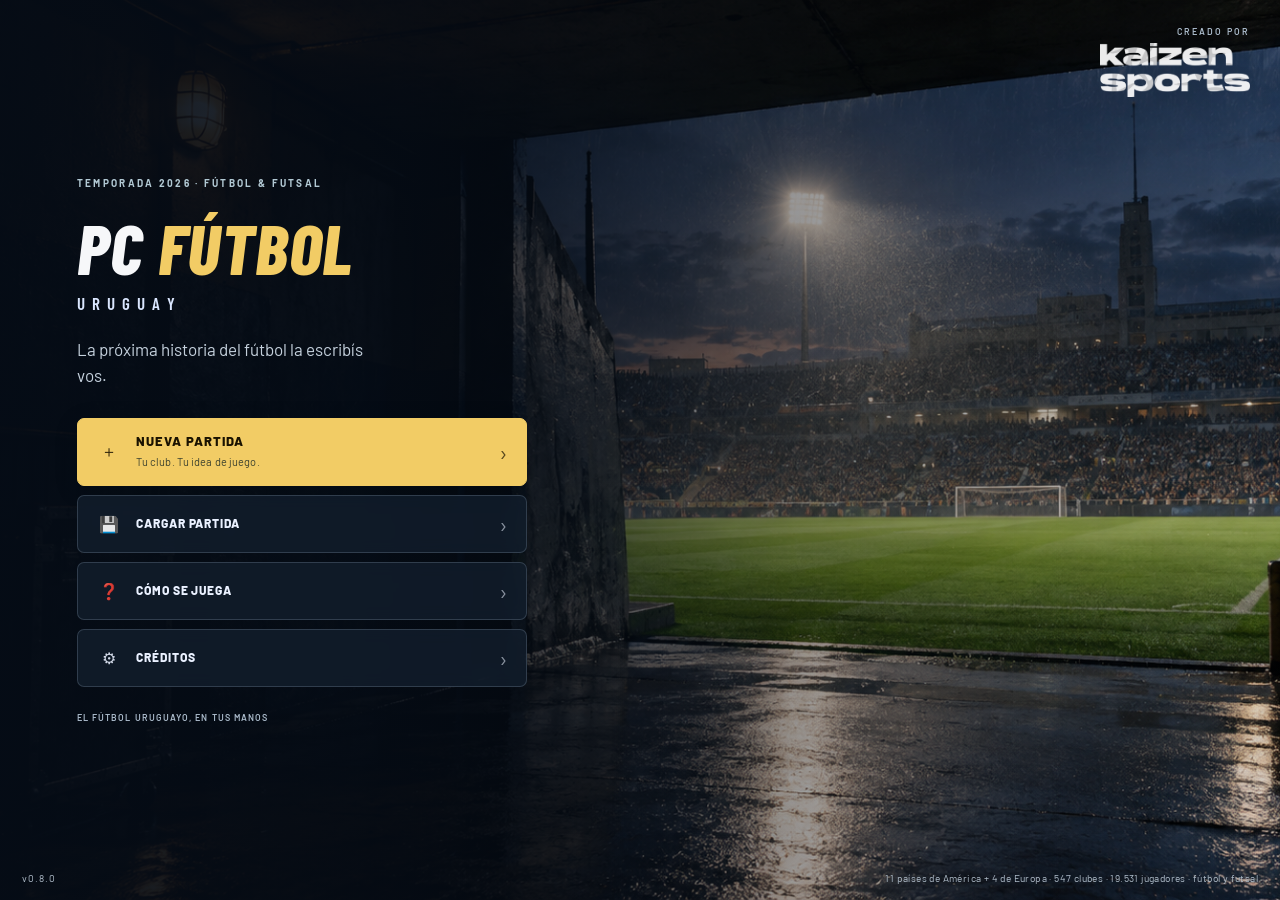
==== index.html @ 300e8e62 "Publicar PC Fútbol Uruguay 0.8.0" ====
<!doctype html>
<html lang="es">
<head>
<meta charset="utf-8" />
<meta name="viewport" content="width=device-width, initial-scale=1" />
<title>PC Fútbol Uruguay</title>
<link rel="preconnect" href="https://fonts.googleapis.com"><link rel="stylesheet" href="https://fonts.googleapis.com/css2?family=Barlow+Condensed:wght@600;700;800&family=Barlow:wght@400;500;600;700&display=swap">
<link rel="icon" href="data:image/svg+xml,<svg xmlns='http://www.w3.org/2000/svg' viewBox='0 0 100 100'><circle cx='50' cy='50' r='45' fill='%23f5c400' stroke='%23000' stroke-width='6'/><text x='50' y='64' font-size='42' text-anchor='middle' font-family='Arial' font-weight='bold'>PC</text></svg>" />
  <script type="module" crossorigin src="./assets/index-BfJKTEqK.js"></script>
  <link rel="stylesheet" crossorigin href="./assets/index-gd8lMuLj.css">
</head>
<body>
<div id="app"><div role="status" style="height:100vh;display:grid;place-content:center;background:#090f18;color:#f2cc65;font-family:Arial,sans-serif;text-align:center"><strong style="font-size:28px;letter-spacing:2px">PC FÚTBOL</strong><p style="color:#b4c1d0;font-size:13px">Entrando al juego…</p></div></div>
<noscript>Activá JavaScript para jugar PC Fútbol Uruguay.</noscript>
</body>
</html>
---- assets/index-gd8lMuLj.css ----
:root{--bg:#070f1f;--bg2:#0c1b36;--panel:#12264a;--panel2:#0d1f3f;--line:#25416f;--hi:#4b78c8;--text:#e6edff;--muted:#8fa4cf;--accent:#f5c400;--accent2:#ff8a00;--green:#39c25a;--red:#ff4d4d;--sel:#2c5cb8;--font:"Barlow","Segoe UI",Tahoma,Arial,sans-serif;--display:"Barlow Condensed","Arial Narrow",Arial,sans-serif;--ease:cubic-bezier(.2,.8,.2,1)}*{box-sizing:border-box}html,body{margin:0;height:100%;background:var(--bg);color:var(--text);font-family:var(--font);font-size:13.5px;overflow:hidden;-webkit-font-smoothing:antialiased}#app{height:100vh;display:flex;flex-direction:column}button{font-family:var(--font);font-size:12px;cursor:pointer}.btn{background:linear-gradient(#4f82d6,#2b4f96);border:1px solid #7ea3e6;border-bottom-color:#17305e;border-right-color:#17305e;color:#fff;padding:6px 14px;text-transform:uppercase;letter-spacing:.06em;font-weight:600;border-radius:2px;text-shadow:0 1px 0 #000}.btn:hover{background:linear-gradient(#6a9aeb,#3a63b3)}.btn:active{background:#243f78}.btn:disabled{opacity:.45;cursor:default}.btn.accent{background:linear-gradient(#ffd83a,#d99a00);color:#1a1200;border-color:#ffe98a;border-bottom-color:#7a5200;border-right-color:#7a5200;text-shadow:none}.btn.accent:hover{background:linear-gradient(#ffe36a,#eeb000)}.btn.small{padding:3px 8px;font-size:11px}.btn.danger{background:linear-gradient(#d8484f,#8a1f24);border-color:#f08080}.btn.ghost{background:transparent;border:1px solid var(--line);color:var(--muted)}.btn.ghost:hover{color:#fff;border-color:var(--hi)}select,input[type=text],input[type=number]{background:#071427;color:var(--text);border:1px solid var(--line);padding:4px 6px;font-family:var(--font);font-size:12px;border-radius:2px}input[type=range]{accent-color:var(--accent)}.topbar{height:52px;display:flex;align-items:center;gap:18px;padding:0 14px;background:linear-gradient(#1c3a70,#0b1d3a);border-bottom:2px solid #000;box-shadow:0 2px #3a5f9d}.logo{font-family:var(--display);font-weight:800;font-size:26px;letter-spacing:.04em;color:var(--accent);text-shadow:2px 2px 0 #000,0 0 12px rgba(245,196,0,.35);font-style:italic}.logo span{color:#fff;font-weight:300;font-style:normal;font-size:16px;margin-left:6px;letter-spacing:.2em}.topinfo{display:flex;gap:22px;margin-left:auto;font-size:12px}.topinfo b{color:#fff}.topinfo .lbl{color:var(--muted);font-size:10px;text-transform:uppercase;letter-spacing:.1em;display:block}.frame{flex:1;display:flex;min-height:0}.sidenav{width:170px;background:linear-gradient(90deg,#0e2246,#0a1a36);border-right:1px solid #000;display:flex;flex-direction:column;padding:8px 0}.sidenav button{background:none;border:0;border-left:4px solid transparent;color:var(--muted);text-align:left;padding:9px 12px;font-size:12px;text-transform:uppercase;letter-spacing:.08em;display:flex;align-items:center;gap:9px}.sidenav button .ic{width:18px;text-align:center;font-size:14px;opacity:.9}.sidenav button:hover{color:#fff;background:#ffffff0a}.sidenav button.active{color:var(--accent);border-left-color:var(--accent);background:linear-gradient(90deg,rgba(245,196,0,.14),transparent)}.sidenav .badge{margin-left:auto;background:var(--accent2);color:#000;border-radius:9px;padding:0 6px;font-size:10px;font-weight:700}.sidenav .spacer{flex:1}.main{flex:1;min-width:0;overflow:auto;padding:12px 14px;background:radial-gradient(1200px 500px at 50% -100px,#183566,var(--bg) 70%)}.bottombar{height:44px;display:flex;align-items:center;gap:12px;padding:0 14px;background:linear-gradient(#0b1d3a,#071226);border-top:1px solid #2b4a80}.bottombar .status{color:var(--muted);font-size:12px;flex:1;white-space:nowrap;overflow:hidden;text-overflow:ellipsis}.panel{background:linear-gradient(#152d5a,#0f2247);border:1px solid var(--line);box-shadow:inset 0 1px #ffffff12,0 6px 18px #00000059;margin-bottom:12px;animation:rise .4s var(--ease) both}.panel>h3{margin:0;padding:7px 12px;font-family:var(--display);font-size:14px;background:linear-gradient(#2a4f8f,#1b3a6d);border-bottom:1px solid #000;color:var(--accent);font-size:12px;text-transform:uppercase;letter-spacing:.14em;font-weight:700;display:flex;align-items:center;gap:8px}.panel>h3 .right{margin-left:auto;display:flex;gap:6px;font-weight:400;text-transform:none;letter-spacing:0}.panel .body{padding:10px}.grid2{display:grid;grid-template-columns:1fr 1fr;gap:12px}.grid4{display:grid;grid-template-columns:repeat(4,1fr);gap:12px}.grid3{display:grid;grid-template-columns:1fr 1fr 1fr;gap:12px}.grid-2-1{display:grid;grid-template-columns:2fr 1fr;gap:12px}.grid-1-2{display:grid;grid-template-columns:1fr 2fr;gap:12px}.row{display:flex;gap:8px;align-items:center;flex-wrap:wrap}.col{display:flex;flex-direction:column;gap:6px}h1.title{font-family:var(--display);font-size:26px;margin:0 0 12px;color:#fff;text-transform:uppercase;letter-spacing:.08em;font-weight:800;text-shadow:2px 2px 0 #000;display:flex;align-items:center;gap:10px;animation:rise .35s var(--ease)}h1.title small{color:var(--muted);font-size:12px;letter-spacing:.1em;margin-left:10px;font-weight:400}table.t{width:100%;border-collapse:collapse;font-size:12px}table.t th{background:#0a1a36;color:var(--muted);text-transform:uppercase;font-size:10px;letter-spacing:.08em;padding:5px 6px;text-align:left;border-bottom:1px solid var(--line);cursor:pointer;white-space:nowrap;position:sticky;top:0}table.t th.num,table.t td.num{text-align:right}table.t th.c,table.t td.c{text-align:center}table.t td{padding:4px 6px;border-bottom:1px solid rgba(255,255,255,.05);white-space:nowrap}table.t tr:nth-child(2n) td{background:#ffffff06}table.t tr.click:hover td{background:#22447d}table.t tr.sel td{background:var(--sel)!important;color:#fff}table.t tr.me td{background:#f5c4001f;font-weight:700}table.t tr.zone-g td:first-child{border-left:3px solid var(--green)}table.t tr.zone-b td:first-child{border-left:3px solid #4b9ef5}table.t tr.zone-r td:first-child{border-left:3px solid var(--red)}table.t tr.zone-y td:first-child{border-left:3px solid var(--accent)}.attr{display:inline-block;min-width:22px;text-align:center;padding:1px 3px;border-radius:2px;font-weight:700;font-size:11px;color:#000}.a1{background:#8e1b1b;color:#fff}.a2{background:#d94d2a}.a3{background:#f0a030}.a4{background:#f5d040}.a5{background:#b8e04a}.a6{background:#5cd65c}.a7{background:#2ee08a}.a8{background:#26d6f5}.pos{display:inline-block;min-width:32px;text-align:center;font-size:10px;font-weight:700;padding:1px 4px;border-radius:2px;background:#333;color:#fff}.pos.POR{background:#c9a400;color:#000}.pos.DEF{background:#2d7be0}.pos.MED{background:#2aa66b}.pos.DEL{background:#d43b3b}.shield{display:inline-flex;align-items:center;justify-content:center;width:22px;height:22px;border-radius:50%;font-size:8px;font-weight:800;border:2px solid #000;margin-right:6px;vertical-align:middle;letter-spacing:0;flex:none}.shield.big{width:64px;height:64px;font-size:16px;border-width:3px;box-shadow:0 3px 8px #0009}.tabs{display:flex;gap:2px;margin-bottom:8px;flex-wrap:wrap}.tabs button{background:#0d2043;border:1px solid var(--line);border-bottom:0;color:var(--muted);padding:6px 12px;text-transform:uppercase;font-size:11px;letter-spacing:.08em}.tabs button.active{background:linear-gradient(#2c5cb8,#1c3d80);color:#fff;border-color:var(--hi)}.tabs button:hover{color:#fff}.kv{display:grid;grid-template-columns:auto 1fr;gap:3px 12px;font-size:12px}.kv .k{color:var(--muted);text-transform:uppercase;font-size:10px;letter-spacing:.08em;padding-top:2px}.bar{height:8px;background:#071427;border:1px solid #1e3560;border-radius:2px;overflow:hidden;position:relative}.bar>i{display:block;height:100%;background:linear-gradient(90deg,#39c25a,#a8e04a)}.bar.warn>i{background:linear-gradient(90deg,#e0a030,#f5d040)}.bar.bad>i{background:linear-gradient(90deg,#c22,#f66)}.news{border-left:3px solid var(--line);padding:6px 10px;margin-bottom:6px;background:#0003}.news.important{border-left-color:var(--accent)}.news h4{margin:0 0 3px;font-size:12px;color:#fff}.news .d{color:var(--muted);font-size:10px;text-transform:uppercase;letter-spacing:.1em}.news p{margin:3px 0 0;color:#c6d3f0;font-size:12px;line-height:1.4}.news.partido{border-left-color:#4b9ef5}.news.fichaje{border-left-color:#39c25a}.news.lesion{border-left-color:#ff4d4d}.news.directiva{border-left-color:var(--accent2)}.news.copa{border-left-color:#c084fc}.money{font-variant-numeric:tabular-nums}.pos-num{color:var(--muted)}.green{color:var(--green)}.red{color:var(--red)}.muted{color:var(--muted)}.accent{color:var(--accent)}.center{text-align:center}.small{font-size:11px}.nowrap{white-space:nowrap}.modal-bg{position:fixed;inset:0;background:#000000a6;display:flex;align-items:center;justify-content:center;z-index:50}.modal{background:linear-gradient(#173468,#0e2449);border:1px solid var(--hi);box-shadow:0 10px 40px #000;min-width:420px;max-width:92vw;max-height:90vh;overflow:auto}.modal>h3{margin:0;padding:8px 12px;background:linear-gradient(#2a4f8f,#1b3a6d);color:var(--accent);text-transform:uppercase;letter-spacing:.12em;font-size:12px;display:flex;align-items:center}.modal>h3 .x{margin-left:auto;background:none;border:0;color:#fff;font-size:16px}.modal .body{padding:12px}.toast{position:fixed;bottom:56px;right:16px;background:#1b3a6d;border:1px solid var(--accent);color:#fff;padding:10px 14px;z-index:60;box-shadow:0 4px 16px #000;max-width:380px;animation:fade .3s}@keyframes fade{0%{opacity:0;transform:translateY(8px)}to{opacity:1}}.menu-screen:before{content:"";position:absolute;inset:0;background:repeating-linear-gradient(0deg,rgba(255,255,255,.025) 0 1px,transparent 1px 3px);pointer-events:none}.menu-btns .btn{padding:12px;font-size:14px}.club-grid{display:grid;grid-template-columns:repeat(auto-fill,minmax(150px,1fr));gap:8px}.club-card{background:#0d2043;border:1px solid var(--line);padding:8px;cursor:pointer;display:flex;align-items:center;gap:8px}.club-card:hover{border-color:var(--hi);background:#16305c}.club-card.sel{border-color:var(--accent);background:#1d3d75;box-shadow:0 0 0 1px var(--accent)}.club-card b{font-size:12px;display:block}.club-card small{color:var(--muted);font-size:10px}.pitch{position:relative;background:linear-gradient(#2c8b3c,#237a32);border:2px solid #fff;aspect-ratio:105/68;width:100%;background-image:repeating-linear-gradient(90deg,rgba(255,255,255,.05) 0 9.09%,transparent 9.09% 18.18%)}.pitch .line{position:absolute;border:1px solid rgba(255,255,255,.8)}.slot{position:absolute;width:46px;height:46px;margin:-23px 0 0 -23px;border-radius:50%;border:2px solid #000;display:flex;flex-direction:column;align-items:center;justify-content:center;cursor:pointer;font-size:9px;font-weight:700;box-shadow:0 2px 6px #0009;text-shadow:0 1px 1px rgba(0,0,0,.8)}.slot.sel{outline:3px solid var(--accent)}.slot .n{font-size:14px;line-height:1}.slot .nm{max-width:60px;overflow:hidden;text-overflow:ellipsis;white-space:nowrap;position:absolute;top:47px;background:#000000b3;padding:1px 4px;border-radius:2px;font-weight:600;font-size:9px;color:#fff}.match-wrap{display:grid;grid-template-columns:1fr 330px;gap:12px;height:calc(100vh - 140px)}.match-left{display:flex;flex-direction:column;min-height:0}.scoreboard{display:flex;align-items:center;justify-content:center;gap:20px;padding:8px 14px;background:linear-gradient(#0a1a36,#071226);border:1px solid var(--line);font-size:20px;font-weight:700;margin-bottom:8px;font-family:var(--display);letter-spacing:.03em}.scoreboard .score{font-size:38px;transition:transform .2s var(--ease);color:var(--accent);min-width:110px;text-align:center;font-variant-numeric:tabular-nums}.scoreboard .clock{font-size:14px;color:#fff;background:#000;padding:2px 8px;border-radius:2px;font-variant-numeric:tabular-nums}.scoreboard .team{flex:1;text-align:center;display:flex;align-items:center;gap:8px;justify-content:center}canvas.pitch2d{width:100%;height:auto;background:#1e6b2e;border:2px solid #cfd8ea;display:block;image-rendering:auto}.match-controls{display:flex;gap:6px;align-items:center;padding:8px 0}.match-controls .speed button.active{background:linear-gradient(#ffd83a,#d99a00);color:#000}.commentary{flex:1;overflow:auto;background:#040b18;border:1px solid var(--line);padding:6px 8px;font-size:12px;min-height:80px}.commentary div{padding:2px 0;border-bottom:1px solid rgba(255,255,255,.04)}.commentary .goal{color:var(--accent);font-weight:700}.commentary .yellow{color:#f5d040}.commentary .red{color:var(--red)}.commentary .min{color:var(--muted);display:inline-block;width:32px}.match-right{display:flex;flex-direction:column;gap:8px;min-height:0;overflow:auto}.lineup-list{font-size:11px}.lineup-list div{display:flex;gap:6px;padding:2px 4px;border-bottom:1px solid rgba(255,255,255,.04);align-items:center}.lineup-list .num{width:20px;color:var(--muted);text-align:right}.lineup-list .rt{margin-left:auto;font-weight:700}.lineup-list .fit{width:40px;height:5px}.lineup-list div.click{cursor:pointer}.lineup-list div.click:hover{background:#22447d}.lineup-list div.sel{background:var(--sel)}.statrow{display:grid;grid-template-columns:40px 1fr 40px;gap:6px;align-items:center;font-size:11px;margin:2px 0}.statrow .lbl{text-align:center;color:var(--muted);text-transform:uppercase;font-size:9px;letter-spacing:.1em}.statrow .l{text-align:right}.statbar{display:flex;height:6px;background:#071427}.statbar i{display:block;height:100%}.cal{display:grid;grid-template-columns:repeat(7,1fr);gap:3px}.cal .d{background:#0d2043;border:1px solid #1e3560;min-height:62px;padding:3px;font-size:10px}.cal .d.today{border-color:var(--accent);box-shadow:inset 0 0 0 1px var(--accent)}.cal .d .n{color:var(--muted)}.cal .d .fx{background:#1d3d75;margin-top:2px;padding:1px 3px;border-radius:2px;font-size:9px;white-space:nowrap;overflow:hidden;text-overflow:ellipsis}.cal .d .fx.me{background:#7a5200;color:#fff}.cal .d .fx.played{opacity:.7}.cal .head{color:var(--accent);text-transform:uppercase;font-size:10px;text-align:center;letter-spacing:.1em}.sort-ind{color:var(--accent)}.stars{color:var(--accent);letter-spacing:1px}.trophy{display:inline-block;padding:2px 6px;background:#3a2e00;border:1px solid var(--accent);color:var(--accent);border-radius:2px;font-size:10px;margin:2px}.result-list div{display:grid;grid-template-columns:1fr 50px 1fr;gap:6px;padding:3px 4px;border-bottom:1px solid rgba(255,255,255,.05);font-size:12px;align-items:center}.result-list .h{text-align:right}.result-list .s{text-align:center;font-weight:700;background:#000;border-radius:2px;padding:1px 0;color:var(--accent)}.result-list div.me{background:#f5c4001a}.result-list div.click{cursor:pointer}.result-list div.click:hover{background:#22447d}.hint{color:var(--muted);font-size:11px;font-style:italic}.form-row{display:grid;grid-template-columns:140px 1fr;gap:8px;align-items:center;margin-bottom:8px}.form-row label{color:var(--muted);text-transform:uppercase;font-size:10px;letter-spacing:.08em}.chip{display:inline-block;padding:1px 6px;border-radius:2px;font-size:10px;font-weight:700;background:#233;border:1px solid #456}.chip.w{background:#1f6b2e;border-color:#39c25a}.chip.d{background:#5a5a1a;border-color:#c9c94a}.chip.l{background:#6b1f1f;border-color:#ff4d4d}::-webkit-scrollbar{width:10px;height:10px}::-webkit-scrollbar-track{background:#071226}::-webkit-scrollbar-thumb{background:#2b4a80;border:2px solid #071226;border-radius:5px}@media (max-width:1100px){.match-wrap{grid-template-columns:1fr}.grid3{grid-template-columns:1fr 1fr}}.scorers-line{display:flex;justify-content:space-between;font-size:11px;color:var(--muted);padding:0 10px 6px;min-height:16px}.scorers-line .a{text-align:right}.scoreboard.has-sheet{margin-bottom:0;border-bottom:0}.scoresheet{display:grid;grid-template-columns:1fr 1fr;gap:6px 20px;padding:10px 18px 12px;background:linear-gradient(#071226,#050e1f);border:1px solid var(--line);border-top:1px solid rgba(255,255,255,.07);margin-bottom:8px;font-size:13px}.scoresheet .a{justify-self:end}.scoresheet .goal-line{display:flex;align-items:baseline;gap:6px;padding:2px 0;line-height:1.35}.scoresheet .a .goal-line{flex-direction:row-reverse}.scoresheet .goal-line .ball{font-size:10px;opacity:.75}.scoresheet .goal-line b{font-weight:700}.scoresheet .goal-line .mins{color:var(--muted);font-variant-numeric:tabular-nums}.goal-flash{position:absolute;inset:0;display:flex;align-items:center;justify-content:center;font-size:72px;font-weight:900;font-style:italic;text-shadow:4px 4px 0 #000,0 0 30px rgba(0,0,0,.6);pointer-events:none;animation:goalpop .5s ease-out;letter-spacing:.05em}@keyframes goalpop{0%{transform:scale(.4);opacity:0}to{transform:scale(1);opacity:1}}.goal-flash[hidden]{display:none}.progress-text{color:var(--muted);font-size:12px}@keyframes rise{0%{opacity:0;transform:translateY(6px)}to{opacity:1;transform:none}}@keyframes pop{0%{transform:scale(1)}40%{transform:scale(1.25)}to{transform:scale(1)}}.score.pop{animation:pop .5s var(--ease)}.btn{transition:background .15s,transform .1s var(--ease),box-shadow .15s}.btn:hover{box-shadow:0 3px 10px #0006;transform:translateY(-1px)}.btn:active{transform:translateY(0)}.sidenav button{transition:color .15s,background .15s,border-color .15s}table.t tr.click td{transition:background .12s}.club-card{transition:transform .15s var(--ease),border-color .15s,background .15s}.club-card:hover{transform:translateY(-2px)}.slot{transition:transform .15s var(--ease),box-shadow .15s}.slot:hover{transform:scale(1.08);z-index:2}.shield{background-image:linear-gradient(160deg,#ffffff59,#fff0 55%);box-shadow:0 1px 3px #00000080}.bar>i{transition:width .4s var(--ease)}.news{animation:rise .3s var(--ease) both}.toast{animation:rise .3s var(--ease)}.main>*{animation:rise .3s var(--ease)}.topbar{border-bottom:1px solid #1e3a68;box-shadow:0 2px 10px #0006}.kv .k,table.t th{font-family:var(--display);font-size:11px;letter-spacing:.1em}.tabs button{font-family:var(--display);font-size:12.5px;letter-spacing:.08em;transition:color .15s,background .15s}.sidenav button{font-family:var(--display);font-size:13.5px;letter-spacing:.1em}@media (prefers-reduced-motion: reduce){*{animation:none!important;transition:none!important}}.pitch.court{background:linear-gradient(#d9a45b,#c78d47);border:2px solid #fff;aspect-ratio:2/1;background-image:repeating-linear-gradient(90deg,rgba(120,70,20,.15) 0 2.5%,transparent 2.5% 5%)}.pitch.court:before{content:"";position:absolute;left:50%;top:0;bottom:0;border-left:2px solid #fff}.pitch.court:after{content:"";position:absolute;left:50%;top:50%;width:15%;aspect-ratio:1;border:2px solid #fff;border-radius:50%;transform:translate(-50%,-50%)}.club-link{cursor:pointer}.club-link:hover{color:var(--accent);text-decoration:underline}@keyframes slideIn{0%{opacity:0;transform:translate(18px)}to{opacity:1;transform:none}}@keyframes slideInBack{0%{opacity:0;transform:translate(-18px)}to{opacity:1;transform:none}}@keyframes cardSpin{0%{transform:rotateY(90deg) scale(.6);opacity:0}60%{transform:rotateY(-10deg) scale(1.1);opacity:1}to{transform:none;opacity:1}}@keyframes scorerIn{0%{opacity:0;transform:translateY(24px) scale(.95)}to{opacity:1;transform:none}}@keyframes pulseRing{0%{box-shadow:0 0 #ffd83a8c}70%{box-shadow:0 0 0 14px #ffd83a00}to{box-shadow:0 0 #ffd83a00}}@keyframes flashRow{0%{background:#ffd83a47}to{background:transparent}}.screen-in{animation:slideIn .22s var(--ease) both}.screen-back{animation:slideInBack .22s var(--ease) both}.stagger>*{animation:rise .28s var(--ease) both}.stagger>*:nth-child(1){animation-delay:.02s}.stagger>*:nth-child(2){animation-delay:.06s}.stagger>*:nth-child(3){animation-delay:.1s}.stagger>*:nth-child(4){animation-delay:.14s}.stagger>*:nth-child(5){animation-delay:.18s}.stagger>*:nth-child(n+6){animation-delay:.22s}.scorer-card{position:absolute;left:50%;bottom:14px;transform:translate(-50%);background:linear-gradient(180deg,#0a142cf5,#060c1cf5);border:1px solid var(--accent);border-radius:6px;padding:8px 16px;display:flex;gap:10px;align-items:center;animation:scorerIn .35s var(--ease) both;z-index:6;box-shadow:0 8px 30px #0009}.scorer-card .g{font-family:var(--display);font-size:22px;color:var(--accent);font-style:italic}.scorer-card .n{font-weight:700;font-size:15px}.scorer-card .m{color:var(--muted);font-size:12px}.card-pop{position:absolute;left:50%;top:38%;width:34px;height:46px;border-radius:3px;transform:translate(-50%,-50%);animation:cardSpin .5s var(--ease) both;z-index:6;box-shadow:0 6px 20px #00000080}.card-pop.y{background:#f5c400}.card-pop.r{background:#e30613}.pp-on{animation:pulseRing 1.4s ease-out infinite}.timeout-overlay{position:absolute;inset:0;background:#040a188c;display:flex;align-items:center;justify-content:center;z-index:5;animation:fade .25s var(--ease) both;font-family:var(--display);font-size:26px;letter-spacing:.1em;color:#fff}table.t tr.flash td{animation:flashRow .8s var(--ease) both}.num-anim{font-variant-numeric:tabular-nums}.pitch2d{transition:filter .2s var(--ease)}.pitch2d.goal{filter:brightness(1.25) saturate(1.15)}.week-plan{display:grid;grid-template-columns:repeat(5,1fr);gap:8px;margin-bottom:10px}.week-plan .day{display:flex;flex-direction:column;gap:4px;background:#ffffff08;border:1px solid var(--line);border-radius:4px;padding:8px}.week-plan .day b{font-family:var(--display);font-size:12px;letter-spacing:.06em;color:var(--accent)}.week-plan .day select{width:100%}.week-plan .day .hint{font-size:10.5px;line-height:1.25}@media (max-width:1100px){.week-plan{grid-template-columns:repeat(2,1fr)}}.pers-tag{display:inline-flex;align-items:center;gap:4px;font-size:11px;font-weight:700;padding:1px 7px;border-radius:2px;border:1px solid var(--line);color:var(--muted);white-space:nowrap}.pers-tag.lider{color:#f0c14b;border-color:#7a5f14;background:#f0c14b12}.pers-tag.veterano{color:#c9a227;border-color:#6b5512;background:#c9a22712}.pers-tag.ambicioso{color:#6fbf73;border-color:#2f5c33;background:#6fbf7312}.pers-tag.temperamental{color:#e2705a;border-color:#6b2f26;background:#e2705a12}.pers-tag.inseguro{color:#8fa6c4;border-color:#33475e;background:#8fa6c412}.pers-tag.profesional{color:#9fb3c8;border-color:#345}.pers-tag.tranquilo{color:#8f9aa6;border-color:#3a444e}.talk-line{font-style:italic;color:var(--muted)}.talk-opt{display:block;width:100%;text-align:left;margin-bottom:6px}.talk-opt b{display:block}.talk-done{border:1px solid var(--line);border-left:3px solid var(--accent);padding:6px 10px;background:#ffffff06}.press-q{border-left:3px solid var(--accent);padding:8px 12px;margin-bottom:12px;background:#ffffff05}.press-q .outlet{font-size:11px;letter-spacing:.08em;text-transform:uppercase;color:var(--accent);font-weight:700}.press-q h4{margin:2px 0 8px}.xi{display:flex;flex-direction:column;gap:8px}.xi-line{display:flex;align-items:center;gap:8px;flex-wrap:wrap}.xi-line .g{font-size:11px;font-weight:700;color:var(--muted);width:34px}.xi-p{display:inline-flex;gap:6px;align-items:center;border:1px solid var(--line);padding:3px 9px;border-radius:2px;cursor:pointer;font-size:12px}.xi-p:hover{border-color:var(--accent)}.btn.accent .hint,.talk-opt.accent .hint{color:#0009}a{color:var(--accent);text-decoration:none}a:hover{text-decoration:underline}a.red{color:var(--red)}ul.guia{margin:0;padding-left:18px;display:flex;flex-direction:column;gap:7px}ul.guia li{line-height:1.45}.news.linked{cursor:pointer;transition:border-color .15s var(--ease),background .15s var(--ease)}.news.linked:hover{border-color:var(--accent);background:#ffffff08}.news .d .go{float:right;color:var(--accent);font-weight:700}.toast.linked{cursor:pointer;border-color:var(--accent)}.toast .go{color:var(--accent);font-weight:700}.cele-bg{position:fixed;inset:0;z-index:2000;display:flex;align-items:center;justify-content:center;overflow:hidden;animation:fadeIn .35s var(--ease)}.cele-bg.bueno{background:radial-gradient(circle at 50% 35%,#1b3a72e6,#050b18f2)}.cele-bg.malo{background:radial-gradient(circle at 50% 35%,#3a1b1be6,#0b0505f2)}.cele-card{position:relative;text-align:center;max-width:620px;padding:28px 34px;background:var(--panel);border:1px solid var(--line);border-top:3px solid var(--accent);box-shadow:0 24px 70px #000a;animation:celeIn .55s var(--ease) both}.cele-bg.malo .cele-card{border-top-color:var(--red)}.cele-icon{font-size:52px;line-height:1;animation:celePop .7s var(--ease) both .15s}.cele-shield{margin:8px 0 4px}.cele-card h1{font-family:var(--display);font-size:44px;letter-spacing:.04em;margin:6px 0 2px;color:var(--accent)}.cele-bg.malo .cele-card h1{color:var(--red)}.cele-card h2{font-size:15px;font-weight:600;color:var(--text);margin:0 0 16px}.cele-lines{display:flex;flex-direction:column;gap:9px;text-align:left;margin-bottom:18px}.cele-line{border-left:3px solid var(--accent);padding:6px 12px;background:#ffffff08;animation:celeLine .45s var(--ease) both}.cele-bg.malo .cele-line{border-left-color:var(--red)}.cele-line b{display:block;font-size:11px;letter-spacing:.08em;text-transform:uppercase;color:var(--accent)}.cele-bg.malo .cele-line b{color:var(--red)}.cele-line span{font-size:13px;line-height:1.45}.cele-btn{min-width:180px}.papel{position:absolute;top:-14px;width:8px;height:14px;opacity:.9;animation-name:caer;animation-timing-function:linear;animation-iteration-count:infinite}@keyframes caer{0%{transform:translateY(-20px) rotate(0)}to{transform:translateY(105vh) rotate(720deg)}}@keyframes celeIn{0%{opacity:0;transform:translateY(26px) scale(.94)}to{opacity:1;transform:none}}@keyframes celePop{0%{transform:scale(0) rotate(-40deg)}70%{transform:scale(1.25) rotate(8deg)}to{transform:scale(1) rotate(0)}}@keyframes celeLine{0%{opacity:0;transform:translate(-14px)}to{opacity:1;transform:none}}@keyframes fadeIn{0%{opacity:0}to{opacity:1}}.ptip{position:fixed;z-index:3000;pointer-events:none;background:var(--panel);border:1px solid var(--hi);box-shadow:0 12px 34px #000a;padding:10px 12px;min-width:250px;max-width:300px}.ptip .nm{font-weight:800;font-size:13px;margin-bottom:1px}.ptip .sub{font-size:11px;color:var(--muted);margin-bottom:8px}.ptip .at{display:grid;grid-template-columns:auto 30px 1fr;gap:3px 7px;align-items:center;font-size:11px}.ptip .at .lb{color:var(--muted)}.ptip .at .bar{height:5px}.ptip .fs{display:flex;gap:10px;margin-top:8px;font-size:11px;color:var(--muted)}.ptip .warn-fit{color:var(--red)}.pitch .slot .md{position:absolute;top:-7px;right:-10px;background:#04101f;color:var(--accent);border:1px solid var(--accent);border-radius:2px;font-size:10px;font-weight:800;padding:0 4px;line-height:14px;box-shadow:0 2px 6px #000a}.main[data-screen]{position:relative;background-repeat:no-repeat;background-size:cover;background-position:center}.main[data-screen]:before{content:"";position:absolute;inset:0;pointer-events:none;background:linear-gradient(180deg,#070f1fdd,#070f1fc4 45%,#070f1fe8);z-index:0}.main[data-screen]>*{position:relative;z-index:1}.main[data-screen=office]{--screen-image:url(../fondos/oficina.jpg)}.main[data-screen=squad]{--screen-image:url(../fondos/vestuario.jpg)}.main[data-screen=tactics]{--screen-image:url(../fondos/tactica.jpg)}.main[data-screen=league]{--screen-image:url(../fondos/competiciones.jpg)}.main[data-screen=calendar]{--screen-image:url(../fondos/calendario.jpg)}.main[data-screen=transfers]{--screen-image:url(../fondos/fichajes.jpg)}.main[data-screen=training]{--screen-image:url(../fondos/entrenamiento.jpg)}.main[data-screen=dressing]{--screen-image:url(../fondos/vestuario2.jpg)}.main[data-screen=finance]{--screen-image:url(../fondos/finanzas.jpg)}.main[data-screen=club]{--screen-image:url(../fondos/estadio.jpg)}.main[data-screen=nation]{--screen-image:url(../fondos/seleccion.jpg)}.main[data-screen=news]{--screen-image:url(../fondos/prensa.jpg)}.main[data-screen=guide]{--screen-image:url(../fondos/guia.jpg)}.main[data-screen=sacked]{--screen-image:url(../fondos/carrera.jpg)}.main[data-screen=hinchada]{--screen-image:url(../fondos/hinchada.jpg)}.menu-screen{position:relative;height:100vh;display:flex;align-items:center;justify-content:center;background:#050b18 url(../fondos/menu.jpg) center/cover no-repeat;overflow:hidden}.menu-screen:before{content:"";position:absolute;inset:0;background:radial-gradient(ellipse at 50% 45%,#0a1830b0,#050b18e8 62%,#03070f)}.menu-inner{position:relative;z-index:1;display:flex;flex-direction:column;align-items:center;width:min(520px,92vw)}.menu-logo{font-family:var(--display);font-size:clamp(46px,7.4vw,86px);font-weight:800;font-style:italic;letter-spacing:.01em;line-height:.95;display:flex;gap:.22em;filter:drop-shadow(0 6px 18px #000c)}.menu-logo .pc{background:linear-gradient(#fff 8%,#cfe0f5 42%,#7d95b8 62%,#eef4ff);-webkit-background-clip:text;background-clip:text;color:transparent}.menu-logo .fu{background:linear-gradient(#fff2b0 6%,#ffd83a 38%,#e09a00 66%,#ffe98a);-webkit-background-clip:text;background-clip:text;color:transparent}.menu-uy{display:flex;align-items:center;justify-content:center;gap:14px;width:100%;margin:4px 0 26px;color:#dbe7ff;font-family:var(--display);font-size:clamp(15px,1.9vw,22px);letter-spacing:.52em;text-indent:.52em;font-weight:600}.menu-uy i{flex:1 1 60px;height:2px;background:linear-gradient(90deg,transparent,var(--accent));max-width:70px}.menu-uy i:last-child{background:linear-gradient(90deg,var(--accent),transparent)}.menu-btns{display:flex;flex-direction:column;gap:11px;width:100%}.mbtn{display:flex;align-items:center;gap:14px;width:100%;padding:13px 18px;cursor:pointer;text-align:left;font-family:var(--font);color:#eaf1ff;background:linear-gradient(#22406f,#12274d);border:1px solid #3c68ad;border-bottom-color:#0d1c38;box-shadow:0 6px 18px #0007,inset 0 1px #fff2;transition:transform .12s var(--ease),filter .12s var(--ease)}.mbtn:hover{filter:brightness(1.22);transform:translate(3px)}.mbtn .ic{width:26px;text-align:center;font-size:16px;opacity:.9}.mbtn .tx{flex:1;display:flex;flex-direction:column;line-height:1.15}.mbtn .tx b{font-size:14px;letter-spacing:.1em;font-weight:800}.mbtn .tx small{font-size:11px;letter-spacing:.06em;color:#9fb6da;margin-top:2px}.mbtn .ch{font-size:22px;opacity:.55}.mbtn.pri{background:linear-gradient(#ffd83a,#d99a00);border-color:#ffe98a;border-bottom-color:#7a5200;color:#1a1200;box-shadow:0 8px 26px #f5c40033,inset 0 1px #fff7}.mbtn.pri .tx b{font-size:15px}.mbtn.pri .ch{opacity:.7}.menu-tag{display:flex;align-items:center;gap:14px;margin-top:30px;width:100%;color:#cddcf5;font-size:11.5px;letter-spacing:.24em;font-weight:600}.menu-tag i{flex:1;height:1px;background:linear-gradient(90deg,transparent,var(--accent))}.menu-tag i:last-child{background:linear-gradient(90deg,var(--accent),transparent)}.menu-ver{position:absolute;left:22px;bottom:16px;z-index:1}.menu-ver{color:#5f78a4;font-size:11px;letter-spacing:.1em}.menu-foot{position:absolute;right:22px;bottom:16px;z-index:1;color:#5f78a4;font-size:11px;letter-spacing:.04em}@media (max-width:640px){.menu-foot{display:none}}.scorer-card .as{font-size:11px;color:var(--muted);margin-top:2px}.scorer-card .as b{color:var(--text)}.scorer-card{border-left:4px solid var(--gol,var(--accent))}.momentum{display:flex;align-items:center;height:8px;margin:8px 0 0;border:1px solid var(--line);position:relative;background:#04101f}.momentum i{height:100%;transition:width .5s var(--ease)}.momentum .lbl{position:absolute;left:50%;transform:translate(-50%);top:-15px;font-size:9px;letter-spacing:.16em;color:var(--muted);text-transform:uppercase}.timeline{position:relative;height:20px;margin:6px 0 2px;border-bottom:1px solid var(--line)}.timeline .mk{position:absolute;top:4px;width:3px;height:11px;border-radius:1px;background:var(--muted);transform:translate(-50%)}.timeline .mk.goal{background:var(--accent);height:15px;top:2px;width:4px}.timeline .mk.yellow{background:#f5c400}.timeline .mk.red{background:var(--red)}.timeline .mk.sub{background:#4b9ef5}.timeline .mk.injury{background:#e2705a}.timeline .mk.mio{box-shadow:0 0 0 1px #fff6}.timeline .ahora{position:absolute;top:0;width:1px;height:19px;background:#fff;opacity:.6}.match-controls .btn.active{background:linear-gradient(#ffd83a,#d99a00);color:#1a1200;border-color:#ffe98a}.big-num{font-size:34px;font-weight:800;line-height:1.1;color:var(--accent)}.big-num .hint{display:block;font-size:12px;font-weight:400;color:var(--muted);margin-top:2px}@media (max-width:1100px){.grid4{grid-template-columns:1fr 1fr}}.skip-overlay{position:absolute;inset:0;display:flex;align-items:center;justify-content:center;background:#060e1c8c;color:#dfe7f5;font-size:15px;letter-spacing:.03em;pointer-events:none}.skip-overlay[hidden]{display:none}.hl-badge{position:absolute;top:8px;left:8px;background:#060e1cb8;color:#f5c400;border:1px solid rgba(245,196,0,.4);padding:3px 8px;font-size:12px;font-weight:700;letter-spacing:.04em;pointer-events:none}.hl-badge[hidden]{display:none}:root{--bg:#090f18;--bg2:#101b29;--panel:#142130;--panel2:#101c29;--line:#304052;--muted:#acb9c9;--hi:#74add4;--accent:#f2cc65;--green:#6cdda6;--red:#ff8585;--text:#edf2f7;color-scheme:dark}html,body{font-size:14px}#app{height:100dvh}:focus-visible{outline:2px solid var(--accent);outline-offset:4px}button,a,input,select{touch-action:manipulation}button{transition:background .16s ease,border-color .16s ease,box-shadow .16s ease,transform .16s ease}button:disabled{transform:none!important}.btn{background:#22394c;border:1px solid #456178;border-radius:6px;padding:9px 15px;text-shadow:none;letter-spacing:.035em;min-height:36px}.btn:hover{background:#304e64;border-color:#88b6d5}.btn:active{transform:translateY(1px)}.btn.accent{background:#f2cc65;border-color:#f2cc65;color:#151a20}.btn.accent:hover{background:#ffdf89}.btn.danger{background:#64383e;border-color:#a8646b}.btn.small{min-height:30px;padding:5px 9px}.btn.ghost{color:#b7c7d8}.btn.active{box-shadow:inset 0 -2px var(--accent);color:var(--accent)}.topbar{height:66px;flex-shrink:0;background:#0c1520;border-bottom:1px solid var(--line);box-shadow:none;padding:0 22px}.logo{font-size:24px;text-shadow:none}.logo span{font-size:12px;letter-spacing:.17em}.topinfo{gap:24px}.topinfo .lbl{margin-bottom:4px;font-size:10px}.topinfo b{font-variant-numeric:tabular-nums}.sidenav{width:190px;flex-shrink:0;background:#0d1722;border-right:1px solid #273747;padding:12px 8px;overflow-y:auto;gap:3px}.sidenav button{border-left:2px solid transparent;border-radius:5px;padding:10px;font-size:11px;letter-spacing:.055em;flex-shrink:0}.sidenav button.active{background:#233338;color:#f6d983;border-left-color:var(--accent)}.sidenav button:hover{background:#1d2c3b}.sidenav .spacer{min-height:12px}.main{padding:22px;background:#0c1520}.main[data-screen]:before{background:linear-gradient(110deg,#090f18ed,#090f18c7);position:fixed}.main[data-screen=office]{--screen-image:url(../fondos/oficina-2026.png)}.main[data-screen]>*{isolation:isolate}.panel{background:#142130f5;border-color:#304052;border-radius:9px;box-shadow:0 8px 26px #0002;overflow:hidden;margin-bottom:16px}.panel>h3{background:#182737;border-bottom:1px solid #304052;color:#c9d7e5;padding:12px 15px;font-size:11px;letter-spacing:.12em}.panel .body{padding:15px}.grid2,.grid3,.grid4,.grid-2-1,.grid-1-2{gap:16px;align-items:start}h1.title{font-size:29px;letter-spacing:.025em;text-shadow:none;margin-bottom:22px;line-height:1.15}h1.title small{line-height:1.5}.shield.big{border-radius:16px;width:58px;height:64px;box-shadow:0 4px 12px #0005}table.t{font-size:12px}table.t th{background:#101c29;padding:9px 8px;font-size:10px}table.t td{padding:8px;line-height:1.35}table.t tr.click:hover td{background:#273d50}.panel .body:has(>table){overflow-x:auto}.tabs{gap:6px;margin-bottom:14px}.tabs button{border:1px solid var(--line);border-radius:5px;padding:9px 13px;background:#142130}.tabs button.active{background:#2b3e47;border-color:#a68e51;color:#ffe198}.news{padding:10px 12px;border-radius:0 6px 6px 0;background:#09131c66}.news p{line-height:1.6}.kv{gap:8px 14px}.bar{border:0;height:6px;background:#080f17;border-radius:4px}.bar>i{background:linear-gradient(90deg,#3aaf84,#a0e1b7);transition:width .4s ease}.bottombar{min-height:64px;height:auto;flex-shrink:0;padding:12px 22px;background:#0c1520;border-top:1px solid #304052;gap:9px}.bottombar .status{font-size:12px}.modal-bg{backdrop-filter:blur(6px);padding:16px;animation:veil-in .16s ease}.modal{border:1px solid #52657a;border-radius:12px;background:#142130;box-shadow:0 24px 100px #0009;animation:dialog-in .2s var(--ease)}.modal>h3{background:#1b2d3e;padding:15px 18px;letter-spacing:.06em}.modal .body{padding:20px}.modal>h3 .x{min-width:32px;min-height:32px;border-radius:4px}.modal .body>div{max-width:100%}.toast{background:#193328;border-color:#55816a;border-radius:8px;line-height:1.5;max-width:min(430px,calc(100vw - 32px))}.menu-screen{min-height:100dvh;height:auto;flex:1;justify-content:flex-start;padding:60px max(6vw,24px);background-image:url(../fondos/tunel-2026.png);background-position:center}.menu-screen:before{background:linear-gradient(90deg,#050c16f5,#050c16d9 32%,#050c1666 62%,#050c1622)}.menu-inner{width:min(450px,100%);align-items:flex-start;animation:menu-enter .65s var(--ease)}.menu-eyebrow{color:#b2c9d4;font-size:10px;letter-spacing:.23em;margin-bottom:25px;font-weight:700}.menu-logo{font-size:clamp(48px,5.5vw,76px);filter:none}.menu-logo .pc{background:none;color:#f6f7f9}.menu-logo .fu{background:none;color:#f2cc65}.menu-uy{justify-content:flex-start;width:auto;letter-spacing:.42em;text-indent:0;margin:12px 0 0;font-size:17px}.menu-uy i{display:none}.menu-intro{font-size:17px;font-weight:400;color:#c4d0dc;margin:24px 0 30px;max-width:300px;line-height:1.5}.menu-btns{gap:9px}.mbtn{border:1px solid #53627280;border-radius:7px;box-shadow:none;background:#142130b8;padding:15px 18px;min-height:56px;backdrop-filter:blur(8px)}.mbtn.pri{background:#f2cc65;border-color:#f2cc65;box-shadow:0 5px 24px #0002}.mbtn .tx b{font-size:12px;letter-spacing:.08em}.mbtn.pri .tx b{font-size:13px}.mbtn .tx small{letter-spacing:.01em;line-height:1.4;margin-top:5px}.mbtn.pri .tx small{color:#3e432f}.menu-tag{letter-spacing:.12em;font-size:9px;color:#aabaca;margin-top:25px}.menu-tag i{display:none}.menu-ver,.menu-foot{color:#b0bdca;font-size:10px}.decision-strip{display:flex;gap:0;background:#142130f5;border:1px solid #3d5361;border-radius:9px;margin-bottom:22px;overflow:hidden}.decision-strip button{flex:1;border:0;border-right:1px solid var(--line);padding:16px 18px;background:none;text-align:left;color:var(--text)}.decision-strip button:last-child{border-right:0}.decision-strip button:hover{background:#22384a}.decision-strip small{display:block;font-size:10px;text-transform:uppercase;letter-spacing:.12em;color:var(--muted);margin-bottom:6px}.decision-strip strong{font-size:20px;font-variant-numeric:tabular-nums}.decision-strip span{display:block;font-size:11px;margin-top:5px;color:var(--muted)}.match-wrap{height:auto;min-height:calc(100dvh - 44px);grid-template-columns:minmax(0,1fr) 320px;gap:20px}.match-right{max-height:none;overflow:visible}.scoreboard{background:#101d2b;border:1px solid #3d5361;border-radius:9px;padding:15px;gap:16px;font-size:19px}.scoreboard .score{font-size:42px}.scoreboard .clock{background:#294135;color:#b6f0c8;padding:6px 10px;font:600 14px var(--font)}.scoreboard.has-sheet{border-radius:9px 9px 0 0}.scoresheet{background:#0d1926;border:1px solid #3d5361;border-top-color:#22323f;border-radius:0 0 9px 9px}canvas.pitch2d{border:1px solid #526357;border-radius:7px;box-shadow:0 12px 40px #0004}.match-controls{gap:7px;padding:12px 0;flex-wrap:wrap}.commentary{background:#101d2b;border-radius:7px;min-height:110px;max-height:200px}.commentary>div{padding:7px 10px;animation:comment-in .22s ease}.hl-badge{background:#132a20e8;color:#b7edca;border:1px solid #668772;border-radius:4px;padding:7px 10px}.screen-in{animation:screen-enter .23s var(--ease)}.screen-back{animation:screen-return .23s var(--ease)}.stagger>.panel{animation:screen-enter .28s var(--ease) both}.stagger>.panel:nth-child(2){animation-delay:35ms}.stagger>.panel:nth-child(3){animation-delay:.07s}@keyframes screen-enter{0%{opacity:0;transform:translateY(7px)}to{opacity:1;transform:none}}@keyframes screen-return{0%{opacity:0;transform:translate(-7px)}to{opacity:1;transform:none}}@keyframes menu-enter{0%{opacity:0;transform:translateY(14px)}to{opacity:1;transform:none}}@keyframes dialog-in{0%{opacity:0;transform:translateY(10px) scale(.985)}to{opacity:1;transform:none}}@keyframes veil-in{0%{opacity:0}to{opacity:1}}@keyframes comment-in{0%{opacity:0;transform:translate(-6px)}to{opacity:1;transform:none}}@media (max-width:1200px){.topinfo{gap:12px}.topinfo>div:nth-child(3){display:none}.sidenav{width:166px}.main{padding:16px}.grid3{grid-template-columns:repeat(2,minmax(0,1fr))}.match-wrap{grid-template-columns:minmax(0,1fr) 285px}.scoreboard{font-size:16px;gap:8px}}@media (max-width:900px){.topbar{height:56px;padding:0 12px}.topinfo>div:nth-child(n+4){display:none}.match-wrap{grid-template-columns:1fr}.match-right{display:grid;grid-template-columns:1fr 1fr;gap:12px}.sidenav{width:145px}.sidenav button{font-size:10px;padding:9px 6px}.grid3,.grid-2-1,.grid-1-2{grid-template-columns:1fr}.bottombar{flex-wrap:wrap;padding:10px 12px}.bottombar .status{flex-basis:100%}.bottombar .btn{flex:1;font-size:10px;padding:8px}.decision-strip button{padding:12px}.decision-strip strong{font-size:17px}.modal{min-width:0!important;max-width:100%;width:max-content}.modal [style*=min-width]{min-width:0!important}}@media (max-width:600px){.frame{flex-direction:column}.sidenav{width:100%;flex-direction:row;overflow-x:auto;overflow-y:hidden;padding:6px;gap:3px;border-right:0;border-bottom:1px solid var(--line);flex-shrink:0}.sidenav button{white-space:nowrap;padding:10px;font-size:10px;border-left:0;border-bottom:2px solid transparent}.sidenav button.active{border-bottom-color:var(--accent)}.sidenav .spacer{display:none}.topinfo>div:nth-child(2){display:none}.logo{font-size:20px}.logo span{font-size:10px}.main{padding:13px}.grid2,.grid4,.grid3{grid-template-columns:1fr}.match-right{display:block}.scoreboard .score{font-size:30px;min-width:74px}.scoreboard .team{font-size:13px;flex-wrap:wrap}.scoreboard .shield.big{width:36px;height:40px;font-size:10px}.decision-strip{flex-wrap:wrap}.decision-strip button{flex-basis:50%;border-bottom:1px solid var(--line)}.decision-strip strong{font-size:17px}h1.title{font-size:23px;flex-wrap:wrap}h1.title small{margin-left:0}.menu-screen{padding:40px 24px 58px;background-position:60% center;overflow:auto}.menu-logo{font-size:52px}.menu-eyebrow{font-size:9px;margin-bottom:20px}.menu-intro{font-size:15px;margin:18px 0}.menu-tag{font-size:8px}.modal-bg{padding:10px}.modal .body{padding:14px}.menu-inner{margin:auto}.bottombar .btn{letter-spacing:0}}@media (prefers-reduced-motion:reduce){*,*:before,*:after{animation:none!important;transition:none!important;scroll-behavior:auto!important}.mbtn:hover,.btn:active{transform:none}}.global-search-trigger{white-space:nowrap;margin-left:6px;font-size:11px}.search-body{width:min(580px,78vw)}.global-search{width:100%;padding:14px 16px;font:16px var(--font);color:var(--text);border:1px solid #68839b;border-radius:6px;background:#0b1723;outline-offset:2px}.search-results{max-height:52vh;overflow-y:auto;margin-top:12px;overscroll-behavior:contain}.search-result{width:100%;display:flex;align-items:center;gap:12px;text-align:left;background:none;color:var(--text);border:0;border-bottom:1px solid #30405288;padding:11px 8px;min-height:48px;border-radius:4px}.search-result:hover,.search-result:focus-visible{background:#294357}.search-result>span:first-child,.search-name{flex:1}.search-result b{font-size:13px;display:block}.search-result small{display:block;color:var(--muted);margin-top:4px;font-size:11px}.search-label{color:var(--accent);font-size:10px;letter-spacing:.13em;padding:16px 8px 6px}.search-result>.pos{flex:0!important}.search-result>.attr{margin-left:auto}.search-result>.search-name{flex:1}@media (max-width:600px){.global-search-trigger{font-size:10px;padding:6px;min-height:32px}.topinfo{margin-left:auto}.search-body{width:calc(100vw - 60px)}.topbar{gap:8px}}.main[data-screen]{background-position:center;background-size:cover;background-attachment:fixed}.main[data-screen]:before{background:radial-gradient(ellipse 76% 68% at 50% 44%,#090f18f0,#090f18e6 40%,#090f1894 74%,#090f184d),linear-gradient(180deg,#090f184d,#090f188c 58%,#090f18e0)}.panel>h3{background:transparent;border-bottom:1px solid #24354a;color:#93a6ba;font-size:10px;letter-spacing:.15em;padding:12px 16px 9px;font-weight:600}.panel{background:#131f2cf2}.main>.panel>.body{padding:20px 22px}.main>.panel>h3{font-size:12px;color:#cfdcea;letter-spacing:.09em}.grid3>.panel>.body,.grid4>.panel>.body{padding:12px 13px}.grid3>.panel>h3,.grid4>.panel>h3{padding:10px 13px 7px}.panel table{font-variant-numeric:tabular-nums;border-collapse:collapse}.panel thead th{position:sticky;top:0;z-index:2;background:#16232f;color:#8fa1b4;font-weight:600;letter-spacing:.08em;border-bottom:1px solid #2b3d50}.panel tbody tr+tr>td{border-top:1px solid #1d2a38}.panel tbody tr:nth-child(2n)>td{background:#ffffff05}.panel tbody tr:hover>td{background:#74add417}.panel tbody tr.me>td{box-shadow:inset 2px 0 0 var(--accent)}h1.title{font-weight:700;letter-spacing:.01em}h1.title small{color:var(--muted);font-weight:400;letter-spacing:.06em}.sidenav button{color:#b6c6d6}.sidenav button .ic{opacity:.7}.sidenav button:hover{background:#20334a;color:#eaf3ff}.sidenav button:hover .ic{opacity:1}.sidenav button.active{background:linear-gradient(90deg,#2b4661,#1a2a3c);color:var(--accent);border-left-color:var(--accent);box-shadow:inset 0 0 0 1px #3d5c78,0 2px 10px #00000059;font-weight:700}.sidenav button.active .ic{opacity:1}.pitch-hint{position:absolute;left:10px;bottom:8px;z-index:3;color:#a9bccd;font-size:11px;letter-spacing:.05em;background:#060e1899;padding:4px 9px;border-radius:5px;pointer-events:auto}.slot{touch-action:none}.bottombar .btn{background:linear-gradient(#2f4d68,#22394c);border-color:#5f87a6;color:#eaf3ff;font-weight:700;min-height:40px;padding:10px 18px}.bottombar .btn:hover{background:linear-gradient(#3c6488,#2a4760);border-color:#8dc0e0}.bottombar .btn.accent{background:linear-gradient(#ffd95e,#e8b021);border-color:#ffe89a;color:#1a1200;box-shadow:0 0 0 1px #ffe89a59,0 4px 14px #f2cc6547}.bottombar .btn.accent:hover{background:linear-gradient(#ffe587,#f5c33a)}table.t tr.click{cursor:pointer}table.t tr.click td:last-child{position:relative;padding-right:18px}table.t tr.click td:last-child:after{content:"›";position:absolute;right:7px;top:50%;transform:translateY(-50%);color:#5d7a94;font-size:15px;line-height:1}table.t tr.click:hover td:last-child:after{color:var(--accent)}.result-list .click{cursor:pointer;position:relative;padding-right:14px;border-radius:4px}.result-list .click:after{content:"›";position:absolute;right:4px;top:50%;transform:translateY(-50%);color:#5d7a94}.result-list .click:hover{background:#74add41a}.result-list .click:hover:after{color:var(--accent)}.club-link{color:#d3e2f1;border-bottom:1px dotted #4f708c}.club-link:hover{color:var(--accent);border-bottom-color:var(--accent);text-decoration:none}.news[style*=cursor]:hover,.news.click:hover{box-shadow:inset 3px 0 0 var(--accent)}.dorsal-edit{cursor:pointer;border-bottom:1px dotted #4f708c;padding:0 2px}.dorsal-edit:hover{color:var(--accent);border-bottom-color:var(--accent)}table.t tr.click td:last-child:has(button):after{content:none}table.t tr.click td:last-child:has(button){padding-right:6px}.panel-ir{color:#9ab6d0;font-size:11px;letter-spacing:.06em;text-decoration:none;border-bottom:1px dotted #4f708c}.panel-ir:hover{color:var(--accent);border-bottom-color:var(--accent)}.memoria-records{display:grid;grid-template-columns:repeat(2,minmax(0,1fr));gap:24px;margin:20px 0}.memoria-records h3{font-size:12px;text-transform:uppercase;letter-spacing:.1em;color:var(--muted);margin:0 0 12px}.memoria-row{display:flex;align-items:center;justify-content:space-between;gap:12px;padding:6px 0}.memoria-row strong{font-size:25px;font-variant-numeric:tabular-nums;font-weight:600}.memoria-momento{border-left:2px solid var(--accent);padding:4px 16px;margin:16px 0}.memoria-momento p{margin:4px 0}.memoria-etapa .btn{text-align:left;white-space:normal}@media (max-width:640px){.memoria-records{grid-template-columns:1fr;gap:18px}.memoria-row{flex-wrap:wrap}.modal .grid2{min-width:0!important}.bottombar .btn{min-height:40px}.modal-bg .modal{min-width:0!important;max-width:calc(100vw - 20px)}}.office-decision{display:flex;align-items:center;justify-content:space-between;gap:24px;padding:22px 26px;margin:0 0 22px;border:1px solid var(--line);border-left:3px solid var(--accent);background:#ffffff06}.office-decision h2{font-size:clamp(20px,2vw,28px);line-height:1.2;margin:8px 0}.office-decision p{max-width:65ch;margin-bottom:0}.office-decision small{letter-spacing:.12em;font-size:10px}@media (max-width:640px){.office-decision{align-items:stretch;flex-direction:column;padding:18px;gap:14px}.office-decision .btn{white-space:normal}}.timeline button.mk{padding:0;border:0;cursor:pointer}.timeline button.mk:focus-visible{outline:2px solid white;outline-offset:4px}.timeline button.mk:before{content:"";position:absolute;inset:-5px}.timeline{height:28px;margin-top:10px}.match-controls .btn{min-height:36px}.match-side-tabs{display:flex;gap:4px;border-bottom:1px solid var(--line);padding-bottom:6px;flex-shrink:0}.match-side-tabs button{flex:1;padding:11px 8px;border:0;border-bottom:2px solid transparent;background:transparent;color:var(--muted);font:600 13px var(--font);cursor:pointer}.match-side-tabs button.active{border-bottom-color:var(--accent);color:var(--text);background:#ffffff08}.match-side-content{min-width:0}.match-side-content>.panel{margin-top:16px}.match-reading{color:#e3eae8}.match-reading h3,.reading-map h3{font:600 14px var(--font);letter-spacing:0;text-transform:none;margin:0}.reading-section-title{display:flex;align-items:baseline;justify-content:space-between;gap:8px}.reading-period{font-size:10px;color:var(--muted);white-space:nowrap}.reading-balance{font-size:18px;line-height:1.3;min-height:47px;margin:16px 0;color:#f0f3ed}.reading-danger{display:grid;grid-template-columns:1fr 1fr;gap:20px;margin-bottom:22px}.reading-team{display:flex;flex-direction:column;gap:5px}.reading-team>span{display:flex;align-items:center;gap:6px;font-size:11px}.reading-team .shield{width:24px;height:26px;font-size:8px}.reading-team>b{font:600 34px var(--font);line-height:1.2;font-variant-numeric:tabular-nums}.reading-team:first-child>b,.reading-directions>span:first-child{color:#80c8ff}.reading-team:last-child>b,.reading-directions>span:last-child{color:#ffbc83}.reading-team>small{font-size:11px;color:var(--muted)}.reading-current h4{font:500 12px var(--font);margin:0 0 8px;color:var(--muted)}.reading-directions{display:flex;justify-content:space-between;gap:8px;font-size:10px;letter-spacing:.05em;margin:8px 0}.reading-territory{display:grid;grid-template-columns:repeat(3,minmax(0,1fr));gap:2px}.reading-territory>div{display:flex;flex-direction:column;text-align:center;gap:5px;padding:13px 3px;background:rgba(145,175,157,calc(.07 + var(--zone-share,0)*.3));border-bottom:2px solid #6d8b794f}.reading-territory b{font-size:20px;font-weight:500;font-variant-numeric:tabular-nums}.reading-territory small{font-size:9px;color:var(--muted)}.reading-map{border-top:1px solid var(--line);padding-top:18px;margin-top:20px;min-width:0}.shot-map{position:relative;margin:8px 0}.reading-pitch{display:block;width:100%;height:auto}.shot-map-dots{position:absolute;inset:0}.shot-dot{position:absolute;transform:translate(-50%,-50%);width:22px;height:22px;padding:0;border:0;background:transparent;cursor:pointer;border-radius:50%}.shot-dot:after{content:"";display:block;width:8px;height:8px;margin:auto;border:2px solid var(--shot-color);border-radius:50%;background:#142b29;box-shadow:0 0 0 1px #091816}.shot-dot.is-goal:after{background:var(--shot-color);width:11px;height:11px}.shot-dot:hover,.shot-dot:focus-visible{z-index:2;outline:2px solid #fff;outline-offset:0;background:#0e1c2699}.reading-empty{color:var(--muted);font-size:12px;line-height:1.5;margin:12px 0}.reading-empty[hidden]{display:none}.shot-list{display:flex;flex-direction:column}.shot-row{display:flex;align-items:center;gap:10px;text-align:left;background:transparent;color:var(--text);border:0;border-top:1px solid #ffffff0d;padding:10px 4px;cursor:pointer;min-height:44px;font:12px var(--font)}.shot-row:hover{background:#ffffff08}.shot-row>span:nth-child(2){flex:1}.shot-row small{display:block;color:var(--muted);font-size:10px;margin-top:3px}.shot-minute{font-size:12px;color:var(--muted);min-width:26px}.shot-row>span:last-child{color:var(--accent)}.shot-detail{width:min(690px,calc(100vw - 72px));max-width:100%}.reading-shot-heading{display:flex;align-items:center;gap:12px;margin-bottom:16px}.reading-shot-heading>div{flex:1}.reading-shot-heading small{color:var(--muted);font-size:11px}.reading-shot-heading h3{margin:3px 0;font-size:20px}.reading-shot-heading>b{color:var(--accent);font-size:13px}.reading-origin{font-size:16px;margin:18px 0 10px}.reading-sequence{display:flex;flex-wrap:wrap;gap:8px 26px;padding-left:22px;font-size:11px;line-height:1.6;color:var(--muted)}.reading-sequence b{color:var(--text);font-weight:500}.reading-facts{display:grid;grid-template-columns:repeat(3,minmax(0,1fr));gap:14px;margin:20px 0}.reading-facts dt{font-size:10px;line-height:1.5;color:var(--muted)}.reading-facts dd{font-size:19px;margin:6px 0 0;font-variant-numeric:tabular-nums}.reading-outcome{padding-top:14px;border-top:1px solid var(--line);line-height:1.5}.reading-final{display:grid;grid-template-columns:minmax(0,1fr) minmax(0,1.4fr);gap:30px;border-top:1px solid var(--line);padding:24px 0;margin-top:16px}.reading-final h2{font-size:26px;margin:0 0 12px}.reading-final h3{font-size:13px;margin:24px 0 10px}.reading-final>.reading-map{border:0;margin:0;padding:0}.reading-final>.reading-map h3{margin:0}.match-incidents{display:flex;gap:6px;overflow-x:auto;min-height:44px;align-items:center;padding:4px 0;margin:2px 0 8px;scrollbar-width:thin;flex-shrink:0}.incident{display:flex;align-items:center;gap:5px;white-space:nowrap;background:#ffffff05;border:1px solid var(--line);border-radius:4px;padding:8px;color:var(--muted);cursor:pointer;font:10px var(--font);min-height:36px}.incident b{color:var(--text)}.incident.goal{border-color:#c8a665;color:#ead7a0}.incident.yellow>span{color:#edce54}.incident.red>span{color:#f77979}.incident:hover{background:#ffffff0c}@media (min-width:901px){.match-wrap{grid-template-columns:minmax(0,1fr) 340px}.match-right{display:flex}.match-side-tabs{position:sticky;top:0;background:#102029;z-index:2}}@media (max-width:900px){.match-right{display:flex}.match-side-content>.match-reading{display:grid;grid-template-columns:1fr 1fr;gap:24px}.match-reading>.reading-map{margin:0;padding:0;border:0}.reading-balance{min-height:0}}@media (max-width:600px){.match-side-content>.match-reading{display:block}.match-reading>.reading-map{border-top:1px solid var(--line);margin-top:20px;padding-top:18px}.reading-final{grid-template-columns:1fr;gap:20px}.reading-facts{gap:8px}.reading-facts dd{font-size:15px}.reading-shot-heading{gap:8px}.reading-shot-heading h3{font-size:17px}.shot-detail{width:calc(100vw - 52px)}.match-controls .speed{flex-wrap:wrap}.match-controls .speed .btn{padding-inline:9px}.reading-final h2{font-size:22px}}.match-field{position:relative;width:100%;align-self:center}.match-narration summary{padding:9px 0;color:var(--muted);font-size:11px;cursor:pointer}.match-narration .commentary{max-height:180px}.shot-detail>.reading-pitch{max-height:30dvh}.shot-detail .reading-shot-heading{margin-bottom:8px}.match-controls>.btn.active{background:#233931;color:#d8e7df;border-color:#667e70}.match-controls>.btn.accent:not(:first-child){background:#1c2c3b;color:var(--text);border-color:var(--line);text-shadow:none}@media (min-width:901px){.match-live .match-wrap{height:calc(100dvh - 44px);min-height:0}.match-live .match-right{max-height:100%;overflow-y:auto;padding-right:5px}.match-live .match-left{overflow-y:auto}.match-live .match-field{max-width:calc((100dvh - 320px)*var(--field-ratio))}.match-live .match-controls{padding:10px 0}.match-live .scoreboard{padding:10px}.match-live .scoreboard .score{font-size:36px}}@media (min-width:901px) and (max-height:600px){.match-live .match-field{max-width:calc((100dvh - 240px)*var(--field-ratio))}.match-live .scoreboard{padding:4px}.match-live .scorers-line{min-height:0}.match-live .match-controls .btn{min-height:30px;padding-block:4px}}.database-loading{height:3px;overflow:hidden;background:var(--line);margin:22px 0 6px}.database-loading:after{content:"";display:block;width:35%;height:100%;background:var(--accent);animation:database-progress 1.4s ease-in-out infinite alternate}@keyframes database-progress{to{transform:translate(185%)}}@media (prefers-reduced-motion:reduce){.database-loading:after{animation:none;width:100%}}button.club-card{font:inherit;color:inherit;text-align:left;cursor:pointer}button.club-card:focus-visible{outline:2px solid var(--accent);outline-offset:3px}.contract-summary{padding:18px 20px;margin:0 0 20px;border-left:2px solid var(--accent);background:#ffffff09}.contract-summary h3{font-size:28px;background:none!important;border:0!important;padding:8px 0!important;margin:0}.contract-summary p{margin:5px 0}.contract-summary small{letter-spacing:.12em;font-size:10px}.replay-body{width:min(760px,calc(100vw - 64px),calc(140dvh - 340px));min-width:240px;margin:auto}.replay-body .row{margin-top:12px;justify-content:space-between}.match-left,.match-right{min-width:0}@media (max-width:900px){.match-wrap{grid-template-columns:minmax(0,1fr)}}.main[data-screen]{background-image:radial-gradient(ellipse 76% 68% at 50% 44%,#090f18f0,#090f18e6 40%,#090f1894 74%,#090f184d),linear-gradient(180deg,#090f184d,#090f188c 58%,#090f18e0),var(--screen-image,none)}.main[data-screen]:before{display:none}.sr-only{position:absolute;width:1px;height:1px;padding:0;margin:-1px;overflow:hidden;clip-path:inset(50%);white-space:nowrap;border:0}.attribute-legend{margin:0 0 8px;color:var(--muted);font-size:11px;line-height:1.5}.attribute-legend>span{color:var(--text);font-size:9px}.player-attributes{display:grid;gap:4px;margin:0;min-width:0;font-variant-numeric:tabular-nums}.player-attribute{display:grid;grid-template-columns:minmax(0,1fr) minmax(90px,1fr);gap:12px;align-items:center;padding:6px 8px;border:1px solid transparent;border-radius:4px;min-width:0;color:#b6c4d1}.player-attribute dt{display:flex;align-items:center;gap:5px;min-width:0;font-size:12px}.player-attribute dd{margin:0;display:flex;align-items:center;gap:10px;min-width:0}.attribute-mark{width:7px;flex-shrink:0;font-size:7px}.attribute-value{min-width:2ch;text-align:right;font-size:13px}.player-attribute .bar{flex:1;min-width:0;opacity:.55}.player-attribute.key{background:#ffffff09;border-color:#ffffff18;color:#f0e4bf;font-weight:750}.player-attribute.key .bar{opacity:1}.player-attributes.compact{grid-template-columns:repeat(3,minmax(0,1fr));gap:3px}.player-attributes.compact .player-attribute{grid-template-columns:minmax(0,1fr) auto;gap:3px;padding:5px 3px}.player-attributes.compact dt{font-size:10px;gap:3px}.player-attributes.compact .attribute-value{font-size:12px}.ptip .player-attribute{grid-template-columns:minmax(0,1.35fr) minmax(64px,1fr);gap:6px;padding:3px 4px}.ptip .player-attribute dt{font-size:11px}.ptip .player-attribute dd{gap:6px}.ptip .player-attribute .bar{height:4px}.squad-table{container-type:inline-size;min-width:0;max-width:100%}.squad-toolbar{display:flex;align-items:center;flex-wrap:wrap;gap:10px;margin:16px 0 12px}.squad-toolbar .attribute-legend{margin:0 auto 0 0}.squad-order{display:flex;align-items:center;gap:8px;color:var(--muted);font-size:12px;min-width:0}.squad-order select{min-width:0;max-width:100%;font-size:12px}.squad-table table.t{table-layout:fixed}.squad-table table.t th{cursor:default}.squad-table table.t td{white-space:normal;vertical-align:middle;padding:10px 7px;overflow-wrap:anywhere}.squad-table .squad-identity{width:22%}.squad-table .squad-attributes{width:34%}.squad-table .squad-status,.squad-table .squad-season{width:13%}.squad-table .squad-contract{width:18%}.squad-player-heading{display:flex;align-items:baseline;gap:8px}.squad-player-link{appearance:none;padding:3px 0;border:0;background:none;color:var(--text);font:inherit;font-size:13px;font-weight:650;text-align:left;line-height:1.4;cursor:pointer;overflow-wrap:anywhere;min-width:0}.squad-player-link>span{color:var(--accent);white-space:nowrap}.squad-player-link:focus-visible,.squad-table .dorsal-edit:focus-visible{outline:2px solid var(--accent);outline-offset:3px}.squad-table .dorsal-edit,.squad-number{flex-shrink:0;min-width:24px;font-variant-numeric:tabular-nums}.squad-table .dorsal-edit{font:inherit;color:var(--text);background:#ffffff08;border:1px solid var(--line);border-radius:4px;padding:4px;cursor:pointer}.squad-player-meta{display:flex;align-items:center;gap:6px;flex-wrap:wrap;margin-top:6px;font-size:10px;color:var(--muted)}.squad-player-meta .shield{vertical-align:middle}.squad-alert{font-size:10px;line-height:1.4;margin-top:5px}.squad-datum{display:flex;justify-content:space-between;gap:7px;align-items:baseline;font-size:11px;line-height:1.5;margin:3px 0;font-variant-numeric:tabular-nums}.squad-datum>span:first-child{color:var(--muted)}.squad-datum>span:last-child{text-align:right}.squad-overall>span:last-child{font-size:17px;font-weight:700;color:var(--text)}@container (max-width:900px){.squad-table table.t thead{position:absolute;width:1px;height:1px;overflow:hidden;clip-path:inset(50%)}.squad-table table.t,.squad-table table.t tbody{display:block;width:100%}.squad-table table.t tr{display:grid;grid-template-columns:minmax(0,1fr) minmax(0,1fr);gap:12px 20px;margin-bottom:12px;padding:14px;border:1px solid var(--line);border-radius:8px;background:#142130d9}.squad-table table.t td{display:block;width:auto;min-width:0;padding:0;border:0!important;background:transparent!important}.squad-table table.t td.squad-identity{grid-column:1;grid-row:1}.squad-table table.t td.squad-status{grid-column:2;grid-row:1}.squad-table table.t td.squad-attributes{grid-column:1/-1;grid-row:2}.squad-table table.t td.squad-season{grid-column:1;grid-row:3}.squad-table table.t td.squad-contract{grid-column:2;grid-row:3}.squad-table td.squad-season:before,.squad-table td.squad-contract:before{content:attr(data-label);display:block;margin-bottom:5px;font-size:10px;text-transform:uppercase;letter-spacing:.06em;color:var(--muted)}.squad-table .player-attributes.compact dt{font-size:11px}}@container (max-width:360px){.squad-table table.t tr{padding:10px;gap:12px}.squad-table .player-attributes.compact .player-attribute{padding:5px 1px;gap:1px}.squad-table .player-attributes.compact dt{font-size:10px;gap:2px}.squad-table .player-attributes.compact .attribute-value{font-size:11px}.squad-order{flex:1}.squad-toolbar .attribute-legend{flex-basis:100%}}.tactics-player-details .nm{font-size:16px;font-weight:700;margin-bottom:4px}.tactics-player-details .sub{font-size:11px;color:var(--muted);margin-bottom:12px}.tactics-player-details .fs{display:flex;flex-wrap:wrap;gap:8px;margin:10px 0;font-size:11px;color:var(--muted)}.tactics-player-details .warn-fit{color:var(--red)}.player-profile{grid-template-columns:repeat(2,minmax(0,1fr))}.player-profile>div{min-width:0}.player-career{overflow-x:auto;max-width:100%}@media (max-width:600px){.player-profile{grid-template-columns:minmax(0,1fr)}}.transfer-proposal{width:520px;max-width:100%}.clause-field{display:flex;flex-direction:column;gap:6px;min-width:0;margin:12px 0;font-size:12px}.clause-field>span:first-child{color:var(--muted)}.clause-field input,.clause-field select{width:100%;min-width:0;font-variant-numeric:tabular-nums}.clause-money{display:flex;align-items:center;gap:8px}.clause-money small{color:var(--muted)}.clause-money input{flex:1;min-width:0}.clause-money input[aria-invalid=true]{outline:1px solid var(--red)}.clause-editor{border-block:1px solid var(--line);margin:20px 0 14px}.clause-editor summary{padding:14px 0;cursor:pointer;font-weight:650;font-size:13px}.clause-editor summary:focus-visible{outline:2px solid var(--accent);outline-offset:3px}.clause-count{float:right;margin-left:12px;color:var(--muted);font-size:11px;font-weight:400}.clause-options{padding-bottom:14px}.clause-option{padding:12px 0;border-top:1px solid #ffffff0a}.clause-toggle{display:flex;align-items:flex-start;gap:10px;cursor:pointer;font-size:12px;line-height:1.5}.clause-toggle input{flex-shrink:0;accent-color:var(--accent);margin-top:3px;width:16px;height:16px}.clause-toggle small{display:block;margin-top:3px;font-size:11px;color:var(--muted);font-weight:400}.clause-fields{border:0;padding:0 0 0 26px;margin:4px 0 0;min-width:0}.clause-fields[hidden],.clause-field[hidden],.clause-error[hidden]{display:none}.clause-error{color:var(--red);font-size:12px}.clause-variable{padding:8px 0 12px;border-bottom:1px solid var(--line);margin-bottom:12px}.clause-valuation{padding:16px;border-left:2px solid var(--accent);background:#ffffff05;margin:16px 0}.clause-valuation>small{font-size:9px;letter-spacing:.08em;color:var(--muted)}.clause-valuation-numbers{display:flex;align-items:baseline;gap:12px;flex-wrap:wrap;font-size:12px;margin-top:10px}.clause-valuation-numbers b,.clause-valuation-numbers strong{display:block;font-size:19px;font-variant-numeric:tabular-nums;margin-top:5px}.clause-valuation .hint{margin-bottom:0;line-height:1.5}.pact-groups{display:grid;grid-template-columns:repeat(2,minmax(0,1fr));gap:20px}.pact-card{padding:16px 0;border-bottom:1px solid var(--line)}.pact-card:first-child{padding-top:0}.pact-card:last-child{border-bottom:0}.pact-card-heading{display:flex;align-items:baseline;justify-content:space-between;flex-wrap:wrap;gap:8px}.pact-card h4{margin:0;font-size:14px}.pact-card-heading .btn{white-space:normal;text-align:left}.pact-effect{font-size:15px;font-weight:650;line-height:1.5;margin:12px 0 8px;font-variant-numeric:tabular-nums}.pact-description{font-size:12px;color:var(--muted);line-height:1.6}.pact-card-footer{display:flex;align-items:center;justify-content:space-between;gap:12px;flex-wrap:wrap}.pact-card-footer small{color:var(--muted)}.pact-amount{font-size:24px;font-weight:700;font-variant-numeric:tabular-nums}@media (max-width:900px){.pact-groups{grid-template-columns:minmax(0,1fr)}}@media (max-width:600px){.transfer-proposal{width:100%}.clause-valuation{padding:12px}.clause-fields{padding-left:16px}}.clause-recap{font-size:11px;line-height:1.6;margin:8px 0;max-width:32rem;white-space:normal}.clause-recap summary{cursor:pointer;color:var(--accent);font-weight:600}.clause-recap ul{padding-left:18px;margin:8px 0}.clause-recap li{margin:5px 0}.pact-pending{display:flex;justify-content:space-between;align-items:center;gap:14px;flex-wrap:wrap;padding:16px 20px;margin:12px 0 20px;border:1px solid #ac935c80;border-left:3px solid var(--accent);border-radius:5px}.pact-pending .hint{margin-bottom:0}.match-form{margin:16px 0;padding:14px 0;border-block:1px solid var(--line)}.form-heading{display:flex;justify-content:space-between;gap:10px;flex-wrap:wrap;margin-bottom:12px}.form-pair{display:grid;grid-template-columns:1fr 1fr;gap:20px;margin-bottom:8px}.form-team{min-width:0;display:flex;flex-direction:column;gap:8px}.form-team:last-child{align-items:flex-end;text-align:right}.form-team strong{font-size:13px}.form-results{list-style:none;display:flex;gap:5px;margin:0;padding:0}.form-results .chip{display:grid;place-items:center;min-width:25px;height:27px;padding:0;font-size:12px}.form-results .latest{border-bottom:3px solid currentColor;font-weight:900}.pitch .slot-pos{position:absolute;top:-18px;left:-9px;min-width:25px;padding:1px 4px;background:#07121e;border:1px solid #adb7c0;border-radius:3px;color:#fff;font-size:10px;line-height:14px;white-space:nowrap}.club-competitions{margin:0 0 20px}.club-competitions>small{display:block;letter-spacing:.09em;margin-bottom:9px}.club-competitions>.tabs{margin-bottom:8px}.competition-explorer{border-block:1px solid var(--line);padding:10px 0}.competition-explorer>summary{cursor:pointer;font-weight:600;color:var(--muted);padding:4px 0}.competition-explorer[open]>summary{margin-bottom:13px;color:var(--text)}.competition-explorer .tabs:last-child{margin-bottom:0}.contract-term{display:grid;grid-template-columns:1fr 1fr;gap:12px}.contract-term select{width:100%;min-width:0}@media (max-width:420px){.contract-term{grid-template-columns:1fr}}.market-timing{margin:12px 0 18px;padding:12px 15px;border-left:3px solid var(--accent);background:#d6b5670b;line-height:1.6;color:var(--muted)}.market-timing strong{color:var(--text)}.agreed-transfers{display:grid;grid-template-columns:repeat(auto-fit,minmax(min(100%,260px),1fr));gap:14px}.transfer-arrival{padding:15px;border:1px solid var(--line);border-radius:7px;background:#ffffff04;margin:12px 0}.agreed-transfers .transfer-arrival{margin:0}.transfer-arrival p{margin:7px 0}.transfer-arrival>small{display:block;letter-spacing:.06em;margin-bottom:7px}.transfer-player{display:block;padding:0;border:0;background:none;text-align:left;color:var(--text);font-size:17px;font-weight:700;text-decoration:underline;text-underline-offset:3px}.office-standings,.result-standings{display:grid;grid-template-columns:repeat(auto-fit,minmax(min(100%,320px),1fr));gap:18px;margin:18px 0}.standings-panel{min-width:0}.standings-panel>.body{padding:10px 12px}.standings-panel h3{display:flex;align-items:center;justify-content:space-between;gap:8px;flex-wrap:wrap}.standings-panel h3 .right{float:none;margin-left:auto}.standings-table{width:100%;table-layout:fixed;font-variant-numeric:tabular-nums}.standings-table .num{width:34px}.standings-table .standing-rank{width:52px;text-align:center}.standings-table td,.standings-table th{padding:8px 4px}.standings-table .standing-team>span{display:flex;align-items:center;gap:7px;min-width:0}.standing-team .shield{flex-shrink:0;margin:0;width:23px;height:26px;font-size:7px}.standing-team>span>span:last-child{overflow-wrap:anywhere}.standing-rank>span{display:flex;align-items:center;justify-content:space-between;gap:3px}.standing-move{font-size:10px;font-weight:700;min-width:22px}.standing-move.up{color:#a4cfb5}.standing-move.down{color:#ecb39c}.standing-move.same{color:var(--muted)}.standings-crop{margin:10px 0 0}.standings-table tr.me td{font-weight:700;background:#f6cc6210}.standings-table tr.me td:first-child{box-shadow:inset 3px 0 var(--accent)}.match-standing-link{display:flex;flex-direction:column;gap:4px;width:100%;text-align:left;border:1px solid var(--line);border-radius:4px;background:#ffffff06;color:var(--text);padding:10px 12px;font:500 12px var(--font);cursor:pointer}.match-standing-link small{color:var(--muted);font-size:9px;letter-spacing:.12em}.match-standing-link:hover{background:#ffffff0c}.match-standing-link b{margin-left:5px}.match-standings .live-table-clock{font-size:19px;margin:14px 0 8px}.match-standings .standings-table{font-size:11px}.live-tables>.panel{margin-bottom:16px}.match-final-standings{margin:28px 0}.match-final-standings>h2{font-size:25px;margin-bottom:4px}.live-scores{display:grid;gap:0}.live-score{display:grid;grid-template-columns:minmax(0,1fr) 50px minmax(0,1fr);align-items:center;gap:8px;padding:10px 0;border-bottom:1px solid var(--line);font-size:12px}.live-score>span:first-child{text-align:right}.live-score>b{text-align:center;font-variant-numeric:tabular-nums}.live-score.own{font-weight:700}.live-score>small{grid-column:1/-1;text-align:center}.tactics-layout{display:grid;grid-template-columns:minmax(270px,.85fr) minmax(0,1.6fr);grid-template-areas:"settings board" "settings roster";gap:18px;align-items:start}.tactics-board{grid-area:board;min-width:0}.tactics-settings{grid-area:settings;min-width:0}.tactics-roster{grid-area:roster;display:grid;grid-template-columns:repeat(2,minmax(0,1fr));gap:14px;min-width:0}.tactics-roster>.panel:has(.tactics-player-details){grid-column:1/-1}.tactics-settings>.grid2{grid-template-columns:minmax(0,1fr)}.tactics-layout .form-row{grid-template-columns:110px minmax(0,1fr)}.tactics-layout select,.tactics-layout input{min-width:0;max-width:100%}.tactics-board>.panel>h3{display:flex;align-items:center;justify-content:space-between;gap:8px;flex-wrap:wrap}.tactics-board>.panel>h3 .right{float:none}.tactics-board .pitch{margin:14px 0 6px}.tactics-roster .lineup-list>div{flex-wrap:wrap}.tactics-roster .lineup-list .fit{width:38px}.saved-tactic-form{display:grid;gap:12px;max-width:420px}.saved-tactic-form>input{width:100%}.saved-tactic-form>label{font-weight:600}.saved-tactics{margin-top:16px}.saved-tactics>summary{cursor:pointer;padding:10px 0;font-weight:600}.saved-tactic{padding:12px 0;border-top:1px solid var(--line)}.saved-tactic small{display:block;margin-top:3px}.saved-tactic>.row{flex-wrap:wrap;margin-top:9px;gap:5px}.saved-tactic b{overflow-wrap:anywhere}@media (max-width:1050px){.tactics-layout{grid-template-columns:minmax(255px,.85fr) minmax(0,1.5fr);gap:12px}.tactics-roster{grid-template-columns:minmax(0,1fr)}.tactics-layout .form-row{grid-template-columns:95px minmax(0,1fr)}}@media (max-width:800px){.tactics-layout{grid-template-columns:minmax(0,1fr);grid-template-areas:"board" "settings" "roster"}.tactics-board .pitch{margin-top:18px}.tactics-board .slot{width:34px;height:34px;margin:-17px 0 0 -17px}.tactics-board .slot .nm{top:33px;max-width:52px;font-size:8px}.tactics-board .slot .n{font-size:12px}.tactics-board .pitch .slot .md{font-size:9px;padding:0 2px;right:-7px}.tactics-board .slot-pos{font-size:9px;top:-17px;padding:0 2px;min-width:22px}.tactics-board .pitch-hint{font-size:8px;left:4px;bottom:4px;max-width:90%}.office-standings,.result-standings{gap:12px}.standings-panel h3,.standings-table{font-size:12px}}.match-preparing{padding:18px;margin-bottom:14px;border:1px solid var(--line);background:var(--panel);font-weight:600;text-align:center}@media (max-width:600px){.tactics-board .pitch:not(.court){aspect-ratio:105/84}.tactics-board .pitch-hint{letter-spacing:0}}.cal-next{display:grid;grid-template-columns:minmax(0,1.3fr) minmax(0,1fr);gap:8px 22px;align-items:center;margin-bottom:16px;padding:14px 18px;background:var(--panel);border:1px solid var(--line);border-left:4px solid var(--accent);cursor:pointer}.cal-next:hover{border-color:var(--hi)}.cal-next.copa{border-left-color:var(--accent2,#ff8a00)}.cal-next.intl{border-left-color:var(--green)}.cal-next.empty{display:flex;gap:12px;cursor:default}.cal-next-head{grid-column:1/-1;display:flex;flex-wrap:wrap;gap:6px 14px;align-items:baseline;font-size:12px;color:var(--muted)}.cal-next-head .tag{color:var(--accent);font-weight:800;letter-spacing:.08em;text-transform:uppercase;font-size:11px}.cal-next-head .cuando{margin-left:auto;color:var(--text);font-weight:700}.cal-next-match{display:grid;grid-template-columns:1fr auto 1fr;align-items:center;gap:12px}.cal-next-match .lado{display:flex;align-items:center;gap:10px;font-size:17px;min-width:0}.cal-next-match .lado:last-child{justify-content:flex-end;flex-direction:row-reverse}.cal-next-match .lado b{overflow:hidden;text-overflow:ellipsis;white-space:nowrap}.cal-next-match .vs{display:flex;flex-direction:column;align-items:center;font-weight:800;color:var(--muted);font-size:13px}.cal-next-match .vs small{font-weight:600;font-size:11px}.cal-next .match-form{margin:0}.cal-mes{display:inline-flex;align-items:center;gap:6px}.cal-mes b{min-width:130px;text-align:center}.cal2{display:grid;grid-template-columns:repeat(7,minmax(0,1fr));gap:4px}.cal2 .head{font-size:11px;color:var(--muted);text-align:center;letter-spacing:.06em;text-transform:uppercase;padding:2px 0}.cal2 .d{position:relative;min-height:74px;padding:4px 5px;background:var(--panel2);border:1px solid var(--line);font-size:11px;display:flex;flex-direction:column;gap:3px;overflow:hidden}.cal2 .d.pasado{opacity:.62}.cal2 .d.pasado.partido{opacity:.9}.cal2 .d.mercado:before{content:"";position:absolute;left:0;right:0;top:0;height:3px;background:var(--green);opacity:.55}.cal2 .d .n{color:var(--muted);font-size:11px;font-variant-numeric:tabular-nums}.cal2 .d.today{border-color:var(--accent);box-shadow:inset 0 0 0 1px var(--accent)}.cal2 .d.today .n{color:var(--accent);font-weight:800}.cal2 .d.partido{cursor:pointer;background:color-mix(in srgb,var(--accent) 13%,var(--panel2));border-left:3px solid var(--accent)}.cal2 .d.partido.copa{background:color-mix(in srgb,var(--accent2,#ff8a00) 14%,var(--panel2));border-left-color:var(--accent2,#ff8a00)}.cal2 .d.partido.intl{background:color-mix(in srgb,var(--green) 12%,var(--panel2));border-left-color:var(--green)}.cal2 .d.partido:hover,.cal2 .d.partido:focus-visible{outline:1px solid var(--hi)}.cal2 .d.siguiente{box-shadow:0 0 0 2px var(--accent)}.cal2 .riv{display:flex;align-items:center;gap:5px;font-size:13px;min-width:0}.cal2 .riv b{overflow:hidden;text-overflow:ellipsis;white-space:nowrap}.cal2 .meta{color:var(--muted);font-size:10px;line-height:1.25;display:flex;gap:4px;align-items:baseline}.cal2 .meta .lv,.cal-lista .lv{font-weight:800;color:var(--text);font-size:10px;border:1px solid var(--line);padding:0 3px;flex:none}.cal2 .res,.cal-lista .res{display:flex;align-items:center;gap:5px;font-weight:700;font-variant-numeric:tabular-nums}.cal2 .res.prox,.cal-lista .res.prox{color:var(--accent);font-size:11px;text-transform:uppercase;letter-spacing:.06em}.cal-leyenda{display:flex;flex-wrap:wrap;gap:6px 14px;margin-top:10px;font-size:11px;color:var(--muted)}.cal-leyenda .sw:before{content:"";display:inline-block;width:10px;height:10px;margin-right:5px;vertical-align:-1px;background:var(--accent)}.cal-leyenda .sw.copa:before{background:var(--accent2,#ff8a00)}.cal-leyenda .sw.intl:before{background:var(--green)}.cal-leyenda .sw.mercado:before{height:3px;vertical-align:3px;background:var(--green);opacity:.55}.cal-balance{display:flex;flex-wrap:wrap;gap:4px 14px;padding-bottom:10px;margin-bottom:6px;border-bottom:1px solid var(--line);font-size:12px;color:var(--muted)}.cal-balance b{color:var(--text);font-size:15px;font-variant-numeric:tabular-nums}.cal-balance .w b{color:var(--green)}.cal-balance .l b{color:var(--red)}.cal-lista{max-height:560px;overflow-y:auto;display:flex;flex-direction:column}.cal-lista .mes{position:sticky;top:0;z-index:1;background:var(--panel);font-size:11px;font-weight:800;letter-spacing:.08em;text-transform:uppercase;color:var(--muted);padding:8px 0 4px}.cal-lista .fila{display:grid;grid-template-columns:40px 20px minmax(0,1fr) auto;gap:8px;align-items:center;padding:6px;border-left:3px solid var(--accent);border-bottom:1px solid var(--line);cursor:pointer}.cal-lista .fila.copa{border-left-color:var(--accent2,#ff8a00)}.cal-lista .fila.intl{border-left-color:var(--green)}.cal-lista .fila:hover,.cal-lista .fila:focus-visible{background:var(--panel2)}.cal-lista .fila.futuro{color:var(--muted)}.cal-lista .fila.siguiente{background:color-mix(in srgb,var(--accent) 12%,transparent);color:var(--text)}.cal-lista .fecha{font-variant-numeric:tabular-nums;font-size:12px;color:var(--muted)}.cal-lista .rival{display:flex;align-items:center;gap:6px;min-width:0;white-space:nowrap;overflow:hidden;text-overflow:ellipsis}.cal-lista .rival small{color:var(--muted);font-size:10px;margin-left:4px;overflow:hidden;text-overflow:ellipsis}@media (max-width:900px){.cal-next{grid-template-columns:1fr}.cal2 .d{min-height:58px}.cal2 .meta{display:none}.cal2 .riv{font-size:11px}}.tr{display:flex;flex-direction:column;gap:12px}.tr h4{margin:4px 0 6px;font-size:11px;letter-spacing:.08em;text-transform:uppercase;color:var(--muted)}.tr-cifras{display:grid;grid-template-columns:repeat(4,minmax(0,1fr));gap:10px}.tr-cifra{padding:10px 12px;background:var(--panel2);border:1px solid var(--line);display:flex;flex-direction:column;gap:2px}.tr-cifra b{font-size:22px;font-variant-numeric:tabular-nums}.tr-cifra span{font-size:11px;color:var(--muted);line-height:1.3}.tr-cifra.bien b{color:var(--green)}.tr-cifra.mal b{color:var(--red)}.tr-cuerpo{display:grid;grid-template-columns:minmax(0,1fr) minmax(0,1fr);gap:18px;align-items:start}.tr-areas{display:flex;flex-direction:column;gap:8px}.tr-area{display:grid;grid-template-columns:110px minmax(0,1fr) 70px;gap:10px;align-items:center;font-size:13px}.tr-area .nom{display:flex;flex-direction:column}.tr-area .nom small{color:var(--muted);font-size:10px}.tr-area .barra{display:flex;height:10px;background:var(--panel2);border:1px solid var(--line)}.tr-area .barra .sube{background:var(--green)}.tr-area .barra .baja{background:var(--red);opacity:.8}.tr-area .num{text-align:right;font-variant-numeric:tabular-nums}.tr-chart{width:100%;height:auto;display:block}.tr-chart .tr-cero{stroke:var(--line);stroke-width:1}.tr-chart .tr-sube{fill:var(--green);opacity:.85}.tr-chart .tr-baja{fill:var(--red);opacity:.8}.tr-chart .tr-eje{fill:var(--muted);font-size:8px;text-anchor:middle}.tr-chart .tr-les{fill:var(--red);font-size:8px;text-anchor:middle}.tr-chart .tr-cond{fill:none;stroke:var(--accent);stroke-width:1.6}.tr-chart .tr-cond-fin{fill:var(--accent)}.tr-chart .tr-cond-txt{fill:var(--accent);font-size:9px;font-weight:700}.tr-consejos{list-style:none;margin:0;padding:0;display:flex;flex-direction:column;gap:6px}.tr-consejos li{display:flex;gap:10px;align-items:baseline;padding:8px 10px;background:var(--panel2);border-left:3px solid var(--line);font-size:13px;line-height:1.4}.tr-consejos li.bien{border-left-color:var(--green)}.tr-consejos li.ojo{border-left-color:var(--accent)}.tr-consejos li.cambiar{border-left-color:var(--red)}.tr-consejos .tono{flex:none;font-size:10px;font-weight:800;letter-spacing:.06em;text-transform:uppercase;min-width:64px}.tr-consejos li.bien .tono{color:var(--green)}.tr-consejos li.ojo .tono{color:var(--accent)}.tr-consejos li.cambiar .tono{color:var(--red)}.tr-hoy{display:flex;flex-wrap:wrap;gap:6px 18px;font-size:12px;color:var(--muted);padding-top:8px;border-top:1px solid var(--line)}.tr-hoy b{color:var(--text);font-variant-numeric:tabular-nums}.tr-hoy b.red{color:var(--red)}.tr-nombres{flex-basis:100%}.linklike{background:none;border:0;padding:0;color:var(--hi);cursor:pointer;font:inherit;text-decoration:underline;text-underline-offset:2px}@media (max-width:900px){.tr-cifras{grid-template-columns:1fr 1fr}.tr-cuerpo{grid-template-columns:1fr}}.parte{display:flex;flex-direction:column;gap:8px}.parte-grupo{padding-left:8px;border-left:3px solid transparent}.parte-grupo.red{border-left-color:var(--red)}.parte-grupo.warn{border-left-color:var(--accent)}.parte-fila{display:flex;justify-content:space-between;align-items:baseline;gap:10px;font-size:13px}.parte-fila span{display:flex;flex-direction:column}.parte-fila small{color:var(--muted);font-size:10px}.parte-fila b{font-size:16px;font-variant-numeric:tabular-nums}.parte-grupo:not(.red):not(.warn) .parte-fila b{color:var(--muted)}.parte-grupo.red .parte-fila b{color:var(--red)}.parte-grupo.warn .parte-fila b{color:var(--accent)}.parte-nombres{display:flex;flex-wrap:wrap;gap:3px 12px;margin-top:3px;font-size:12px}.parte-nombres .linklike small{margin-left:4px;color:var(--muted);text-decoration:none}.renov-actual{display:grid;grid-template-columns:repeat(3,minmax(0,1fr));gap:8px;margin-bottom:14px}.renov-actual>div{display:flex;flex-direction:column;padding:8px 10px;background:var(--panel2);border:1px solid var(--line)}.renov-actual span{font-size:10px;letter-spacing:.06em;text-transform:uppercase;color:var(--muted)}.renov-actual b{font-size:15px;font-variant-numeric:tabular-nums}.renov-actual small{font-size:11px;color:var(--muted)}.renov-actual small.red{color:var(--red)}.renov-respuesta:empty{display:none}.renov-respuesta{display:flex;flex-direction:column;gap:6px;margin-top:14px;padding:14px 16px;border:1px solid var(--line);border-left:4px solid var(--line);background:var(--panel2);font-size:15px}.renov-respuesta b{font-size:18px}.renov-respuesta.ok{border-left-color:var(--green)}.renov-respuesta.ok b{color:var(--green)}.renov-respuesta.no{border-left-color:var(--red)}.renov-respuesta.no b{color:var(--red)}.renov-respuesta .btn{align-self:flex-start}.nego-hist{margin-top:14px;display:flex;flex-direction:column;gap:4px}.nego-hist h4{margin:0 0 4px;font-size:11px;letter-spacing:.08em;text-transform:uppercase;color:var(--muted)}.nego-fila{display:grid;grid-template-columns:44px minmax(0,1.2fr) minmax(0,1.4fr) 90px;gap:4px 10px;align-items:baseline;padding:5px 8px;border-left:3px solid var(--line);background:var(--panel2);font-size:12px}.nego-fila .f{color:var(--muted);font-variant-numeric:tabular-nums}.nego-fila .c{font-variant-numeric:tabular-nums}.nego-fila .r{font-weight:700;text-align:right}.nego-fila .m{grid-column:2/-1;color:var(--muted);font-size:11px}.nego-fila.aceptada,.nego-fila.acordada{border-left-color:var(--green)}.nego-fila.aceptada .r,.nego-fila.acordada .r{color:var(--green)}.nego-fila.rechazada{border-left-color:var(--red)}.nego-fila.rechazada .r{color:var(--red)}.nego-fila.contraoferta,.nego-fila.elige{border-left-color:var(--accent)}.nego-fila.contraoferta .r,.nego-fila.elige .r{color:var(--accent)}@media (max-width:700px){.renov-actual{grid-template-columns:1fr 1fr}.nego-fila{grid-template-columns:40px 1fr}.nego-fila .c,.nego-fila .r{grid-column:2}}.fin-temporada{display:flex;flex-wrap:wrap;justify-content:space-between;align-items:center;gap:12px 20px;margin-bottom:16px;padding:14px 18px;background:var(--panel);border:1px solid var(--line);border-left:4px solid var(--accent)}.fin-temporada>div:first-child{display:flex;flex-direction:column;gap:3px;max-width:62ch}.fin-temporada b{font-size:17px}.fin-temporada span{color:var(--muted);font-size:13px}.ri{display:flex;flex-direction:column;gap:8px;font-size:13px}.ri.compacto{margin-top:10px;padding-top:10px;border-top:1px solid var(--line)}.ri-cab{display:flex;align-items:center;gap:6px;flex-wrap:wrap}.ri-juega{display:flex;flex-direction:column;gap:4px;color:var(--muted)}.ri-juega b{color:var(--text)}.ri-juega .chip{display:inline-block;min-width:18px;text-align:center;margin-left:3px;font-size:11px;font-weight:800}.ri-sabe{padding:8px 10px;background:var(--panel2);border-left:3px solid var(--accent)}.ri-sabe.vacio{border-left-color:var(--line)}.ri-titulo{display:block;font-size:11px;letter-spacing:.08em;text-transform:uppercase;color:var(--accent);margin-bottom:4px}.ri-sabe.vacio .ri-titulo{color:var(--muted)}.ri-sabe ul{margin:0;padding-left:16px;display:flex;flex-direction:column;gap:3px}.stack{display:flex;flex-direction:column;gap:16px}.fila-plantel{touch-action:none;user-select:none}.fila-plantel.sel{background:color-mix(in srgb,var(--accent) 18%,transparent);box-shadow:inset 3px 0 0 var(--accent)}.fila-plantel.vacia{justify-content:center;border:1px dashed var(--line);font-size:12px;min-height:30px;display:flex;align-items:center}.fila-plantel.vacia.sel{border-color:var(--accent)}.fila-plantel.no-disp{opacity:.6}.seccion-plantel{margin:12px 0 4px;font-size:11px;letter-spacing:.08em;text-transform:uppercase;color:var(--muted)}.seccion-plantel:first-of-type{margin-top:4px}.arrastre-fantasma{position:fixed;z-index:4000;pointer-events:none;padding:4px 10px;background:var(--accent);color:#111;font-weight:800;font-size:12px;box-shadow:0 6px 18px #000a}.pitch .slot{touch-action:none}.elegido-tira{display:flex;flex-wrap:wrap;align-items:center;gap:4px 10px;margin:8px 0 4px;padding:8px 12px;background:var(--panel);border:1px solid var(--line);border-left:3px solid var(--accent);font-size:13px}.elegido-tira .claves{display:flex;gap:8px;font-size:11px;color:var(--muted)}.elegido-tira .claves b{color:var(--text)}.elegido-tira .btn:first-of-type{margin-left:auto}.ptip{min-width:0;max-width:230px;padding:7px 9px}.ptip .sub{margin-bottom:4px}.ptip .player-attributes{font-size:10.5px;gap:2px 8px}.ptip .player-attribute{padding:1px 0}.ptip .attribute-legend{display:none}.pitch .slot .cond{position:absolute;top:62px;left:50%;width:40px;height:5px;margin-left:-20px;background:#050b14;border:1px solid #000;border-radius:2px;overflow:hidden;box-shadow:0 1px 3px #000a;pointer-events:none}.pitch .slot .cond>i{display:block;height:100%;background:#39c25a}.pitch .slot .cond.warn>i{background:#e0a030}.pitch .slot .cond.bad>i{background:#e04a3a}@media (max-width:800px){.tactics-board .pitch .slot .cond{top:46px;width:30px;margin-left:-15px;height:3px}}.menu-firma{position:absolute;top:26px;right:30px;z-index:1;display:flex;flex-direction:column;align-items:flex-end;gap:6px}.menu-firma small,.creditos-firma small{font-size:9px;letter-spacing:.22em;color:#aabaca;font-weight:600}.menu-firma img{display:block;width:150px;height:auto;opacity:.92}.creditos-firma{display:flex;flex-direction:column;align-items:flex-start;gap:8px;padding:4px 0 14px;margin-bottom:12px;border-bottom:1px solid var(--line)}.creditos-firma img{display:block;width:210px;max-width:100%;height:auto}@media (max-width:640px){.menu-firma{position:static;align-items:flex-start;margin-top:28px}.menu-firma img{width:120px}}
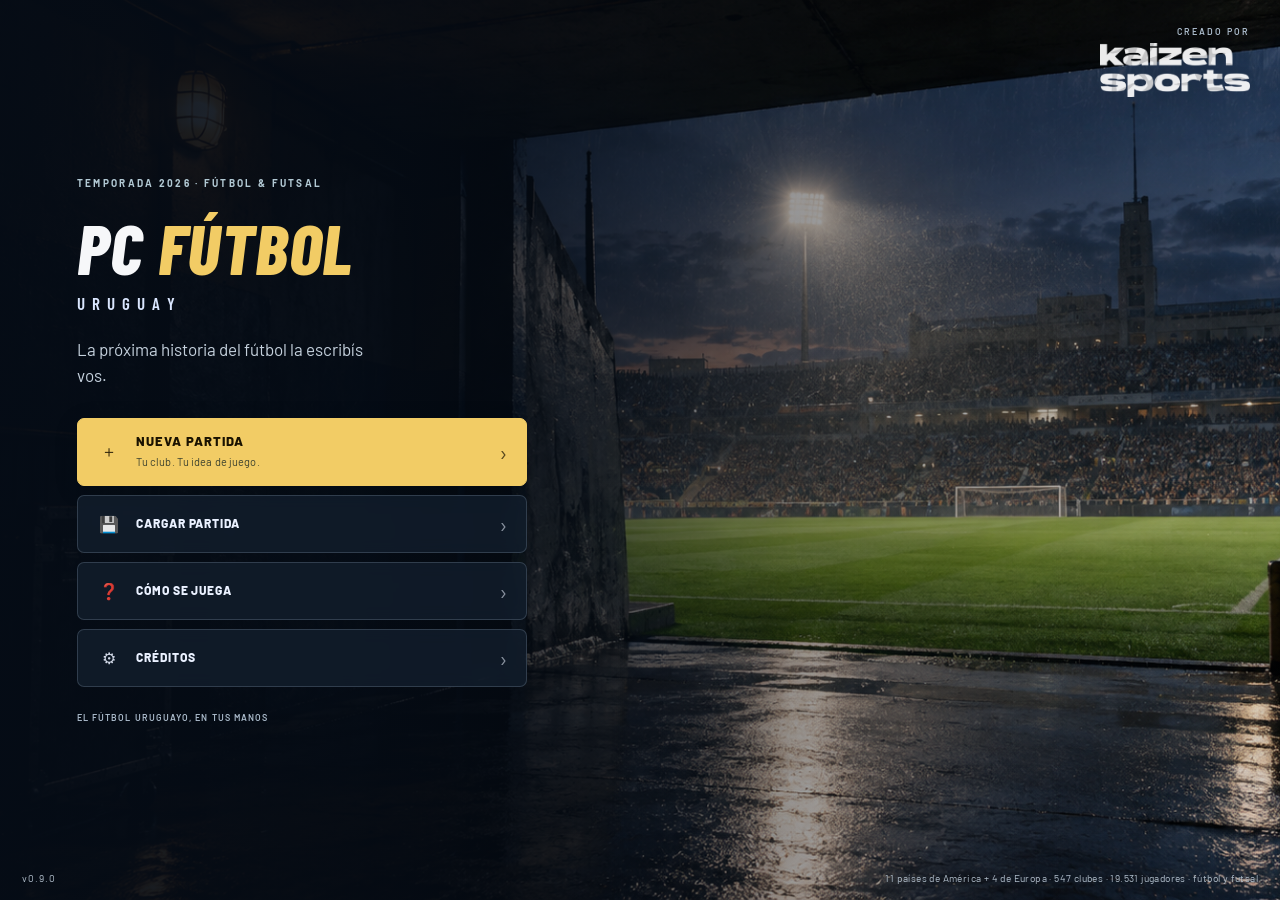
==== commit f6c26f41: "Publicar PC Fútbol Uruguay 0.9.0" ====
--- a/index.html
+++ b/index.html
@@ -6,8 +6,8 @@
 <title>PC Fútbol Uruguay</title>
 <link rel="preconnect" href="https://fonts.googleapis.com"><link rel="stylesheet" href="https://fonts.googleapis.com/css2?family=Barlow+Condensed:wght@600;700;800&family=Barlow:wght@400;500;600;700&display=swap">
 <link rel="icon" href="data:image/svg+xml,<svg xmlns='http://www.w3.org/2000/svg' viewBox='0 0 100 100'><circle cx='50' cy='50' r='45' fill='%23f5c400' stroke='%23000' stroke-width='6'/><text x='50' y='64' font-size='42' text-anchor='middle' font-family='Arial' font-weight='bold'>PC</text></svg>" />
-  <script type="module" crossorigin src="./assets/index-BfJKTEqK.js"></script>
-  <link rel="stylesheet" crossorigin href="./assets/index-gd8lMuLj.css">
+  <script type="module" crossorigin src="./assets/index-cPX1KURs.js"></script>
+  <link rel="stylesheet" crossorigin href="./assets/index-Dn84I-An.css">
 </head>
 <body>
 <div id="app"><div role="status" style="height:100vh;display:grid;place-content:center;background:#090f18;color:#f2cc65;font-family:Arial,sans-serif;text-align:center"><strong style="font-size:28px;letter-spacing:2px">PC FÚTBOL</strong><p style="color:#b4c1d0;font-size:13px">Entrando al juego…</p></div></div>
--- a/assets/index-Dn84I-An.css
+++ b/assets/index-Dn84I-An.css
@@ -0,0 +1 @@
+:root{--bg:#070f1f;--bg2:#0c1b36;--panel:#12264a;--panel2:#0d1f3f;--line:#25416f;--hi:#4b78c8;--text:#e6edff;--muted:#8fa4cf;--accent:#f5c400;--accent2:#ff8a00;--green:#39c25a;--red:#ff4d4d;--sel:#2c5cb8;--font:"Barlow","Segoe UI",Tahoma,Arial,sans-serif;--display:"Barlow Condensed","Arial Narrow",Arial,sans-serif;--ease:cubic-bezier(.2,.8,.2,1)}*{box-sizing:border-box}html,body{margin:0;height:100%;background:var(--bg);color:var(--text);font-family:var(--font);font-size:13.5px;overflow:hidden;-webkit-font-smoothing:antialiased}#app{height:100vh;display:flex;flex-direction:column}button{font-family:var(--font);font-size:12px;cursor:pointer}.btn{background:linear-gradient(#4f82d6,#2b4f96);border:1px solid #7ea3e6;border-bottom-color:#17305e;border-right-color:#17305e;color:#fff;padding:6px 14px;text-transform:uppercase;letter-spacing:.06em;font-weight:600;border-radius:2px;text-shadow:0 1px 0 #000}.btn:hover{background:linear-gradient(#6a9aeb,#3a63b3)}.btn:active{background:#243f78}.btn:disabled{opacity:.45;cursor:default}.btn.accent{background:linear-gradient(#ffd83a,#d99a00);color:#1a1200;border-color:#ffe98a;border-bottom-color:#7a5200;border-right-color:#7a5200;text-shadow:none}.btn.accent:hover{background:linear-gradient(#ffe36a,#eeb000)}.btn.small{padding:3px 8px;font-size:11px}.btn.danger{background:linear-gradient(#d8484f,#8a1f24);border-color:#f08080}.btn.ghost{background:transparent;border:1px solid var(--line);color:var(--muted)}.btn.ghost:hover{color:#fff;border-color:var(--hi)}select,input[type=text],input[type=number]{background:#071427;color:var(--text);border:1px solid var(--line);padding:4px 6px;font-family:var(--font);font-size:12px;border-radius:2px}input[type=range]{accent-color:var(--accent)}.topbar{height:52px;display:flex;align-items:center;gap:18px;padding:0 14px;background:linear-gradient(#1c3a70,#0b1d3a);border-bottom:2px solid #000;box-shadow:0 2px #3a5f9d}.logo{font-family:var(--display);font-weight:800;font-size:26px;letter-spacing:.04em;color:var(--accent);text-shadow:2px 2px 0 #000,0 0 12px rgba(245,196,0,.35);font-style:italic}.logo span{color:#fff;font-weight:300;font-style:normal;font-size:16px;margin-left:6px;letter-spacing:.2em}.topinfo{display:flex;gap:22px;margin-left:auto;font-size:12px}.topinfo b{color:#fff}.topinfo .lbl{color:var(--muted);font-size:10px;text-transform:uppercase;letter-spacing:.1em;display:block}.frame{flex:1;display:flex;min-height:0}.sidenav{width:170px;background:linear-gradient(90deg,#0e2246,#0a1a36);border-right:1px solid #000;display:flex;flex-direction:column;padding:8px 0}.sidenav button{background:none;border:0;border-left:4px solid transparent;color:var(--muted);text-align:left;padding:9px 12px;font-size:12px;text-transform:uppercase;letter-spacing:.08em;display:flex;align-items:center;gap:9px}.sidenav button .ic{width:18px;text-align:center;font-size:14px;opacity:.9}.sidenav button:hover{color:#fff;background:#ffffff0a}.sidenav button.active{color:var(--accent);border-left-color:var(--accent);background:linear-gradient(90deg,rgba(245,196,0,.14),transparent)}.sidenav .badge{margin-left:auto;background:var(--accent2);color:#000;border-radius:9px;padding:0 6px;font-size:10px;font-weight:700}.sidenav .spacer{flex:1}.main{flex:1;min-width:0;overflow:auto;padding:12px 14px;background:radial-gradient(1200px 500px at 50% -100px,#183566,var(--bg) 70%)}.bottombar{height:44px;display:flex;align-items:center;gap:12px;padding:0 14px;background:linear-gradient(#0b1d3a,#071226);border-top:1px solid #2b4a80}.bottombar .status{color:var(--muted);font-size:12px;flex:1;white-space:nowrap;overflow:hidden;text-overflow:ellipsis}.panel{background:linear-gradient(#152d5a,#0f2247);border:1px solid var(--line);box-shadow:inset 0 1px #ffffff12,0 6px 18px #00000059;margin-bottom:12px;animation:rise .4s var(--ease) both}.panel>h3{margin:0;padding:7px 12px;font-family:var(--display);font-size:14px;background:linear-gradient(#2a4f8f,#1b3a6d);border-bottom:1px solid #000;color:var(--accent);font-size:12px;text-transform:uppercase;letter-spacing:.14em;font-weight:700;display:flex;align-items:center;gap:8px}.panel>h3 .right{margin-left:auto;display:flex;gap:6px;font-weight:400;text-transform:none;letter-spacing:0}.panel .body{padding:10px}.grid2{display:grid;grid-template-columns:1fr 1fr;gap:12px}.grid4{display:grid;grid-template-columns:repeat(4,1fr);gap:12px}.grid3{display:grid;grid-template-columns:1fr 1fr 1fr;gap:12px}.grid-2-1{display:grid;grid-template-columns:2fr 1fr;gap:12px}.grid-1-2{display:grid;grid-template-columns:1fr 2fr;gap:12px}.row{display:flex;gap:8px;align-items:center;flex-wrap:wrap}.col{display:flex;flex-direction:column;gap:6px}h1.title{font-family:var(--display);font-size:26px;margin:0 0 12px;color:#fff;text-transform:uppercase;letter-spacing:.08em;font-weight:800;text-shadow:2px 2px 0 #000;display:flex;align-items:center;gap:10px;animation:rise .35s var(--ease)}h1.title small{color:var(--muted);font-size:12px;letter-spacing:.1em;margin-left:10px;font-weight:400}table.t{width:100%;border-collapse:collapse;font-size:12px}table.t th{background:#0a1a36;color:var(--muted);text-transform:uppercase;font-size:10px;letter-spacing:.08em;padding:5px 6px;text-align:left;border-bottom:1px solid var(--line);cursor:pointer;white-space:nowrap;position:sticky;top:0}table.t th.num,table.t td.num{text-align:right}table.t th.c,table.t td.c{text-align:center}table.t td{padding:4px 6px;border-bottom:1px solid rgba(255,255,255,.05);white-space:nowrap}table.t tr:nth-child(2n) td{background:#ffffff06}table.t tr.click:hover td{background:#22447d}table.t tr.sel td{background:var(--sel)!important;color:#fff}table.t tr.me td{background:#f5c4001f;font-weight:700}table.t tr.zone-g td:first-child{border-left:3px solid var(--green)}table.t tr.zone-b td:first-child{border-left:3px solid #4b9ef5}table.t tr.zone-r td:first-child{border-left:3px solid var(--red)}table.t tr.zone-y td:first-child{border-left:3px solid var(--accent)}.attr{display:inline-block;min-width:22px;text-align:center;padding:1px 3px;border-radius:2px;font-weight:700;font-size:11px;color:#000}.a1{background:#8e1b1b;color:#fff}.a2{background:#d94d2a}.a3{background:#f0a030}.a4{background:#f5d040}.a5{background:#b8e04a}.a6{background:#5cd65c}.a7{background:#2ee08a}.a8{background:#26d6f5}.pos{display:inline-block;min-width:32px;text-align:center;font-size:10px;font-weight:700;padding:1px 4px;border-radius:2px;background:#333;color:#fff}.pos.POR{background:#c9a400;color:#000}.pos.DEF{background:#2d7be0}.pos.MED{background:#2aa66b}.pos.DEL{background:#d43b3b}.shield{display:inline-flex;align-items:center;justify-content:center;width:22px;height:22px;border-radius:50%;font-size:8px;font-weight:800;border:2px solid #000;margin-right:6px;vertical-align:middle;letter-spacing:0;flex:none}.shield.big{width:64px;height:64px;font-size:16px;border-width:3px;box-shadow:0 3px 8px #0009}.tabs{display:flex;gap:2px;margin-bottom:8px;flex-wrap:wrap}.tabs button{background:#0d2043;border:1px solid var(--line);border-bottom:0;color:var(--muted);padding:6px 12px;text-transform:uppercase;font-size:11px;letter-spacing:.08em}.tabs button.active{background:linear-gradient(#2c5cb8,#1c3d80);color:#fff;border-color:var(--hi)}.tabs button:hover{color:#fff}.kv{display:grid;grid-template-columns:auto 1fr;gap:3px 12px;font-size:12px}.kv .k{color:var(--muted);text-transform:uppercase;font-size:10px;letter-spacing:.08em;padding-top:2px}.bar{height:8px;background:#071427;border:1px solid #1e3560;border-radius:2px;overflow:hidden;position:relative}.bar>i{display:block;height:100%;background:linear-gradient(90deg,#39c25a,#a8e04a)}.bar.warn>i{background:linear-gradient(90deg,#e0a030,#f5d040)}.bar.bad>i{background:linear-gradient(90deg,#c22,#f66)}.news{border-left:3px solid var(--line);padding:6px 10px;margin-bottom:6px;background:#0003}.news.important{border-left-color:var(--accent)}.news h4{margin:0 0 3px;font-size:12px;color:#fff}.news .d{color:var(--muted);font-size:10px;text-transform:uppercase;letter-spacing:.1em}.news p{margin:3px 0 0;color:#c6d3f0;font-size:12px;line-height:1.4}.news.partido{border-left-color:#4b9ef5}.news.fichaje{border-left-color:#39c25a}.news.lesion{border-left-color:#ff4d4d}.news.directiva{border-left-color:var(--accent2)}.news.copa{border-left-color:#c084fc}.money{font-variant-numeric:tabular-nums}.pos-num{color:var(--muted)}.green{color:var(--green)}.red{color:var(--red)}.muted{color:var(--muted)}.accent{color:var(--accent)}.center{text-align:center}.small{font-size:11px}.nowrap{white-space:nowrap}.modal-bg{position:fixed;inset:0;background:#000000a6;display:flex;align-items:center;justify-content:center;z-index:50}.modal{background:linear-gradient(#173468,#0e2449);border:1px solid var(--hi);box-shadow:0 10px 40px #000;min-width:420px;max-width:92vw;max-height:90vh;overflow:auto}.modal>h3{margin:0;padding:8px 12px;background:linear-gradient(#2a4f8f,#1b3a6d);color:var(--accent);text-transform:uppercase;letter-spacing:.12em;font-size:12px;display:flex;align-items:center}.modal>h3 .x{margin-left:auto;background:none;border:0;color:#fff;font-size:16px}.modal .body{padding:12px}.toast{position:fixed;bottom:56px;right:16px;background:#1b3a6d;border:1px solid var(--accent);color:#fff;padding:10px 14px;z-index:60;box-shadow:0 4px 16px #000;max-width:380px;animation:fade .3s}@keyframes fade{0%{opacity:0;transform:translateY(8px)}to{opacity:1}}.menu-screen:before{content:"";position:absolute;inset:0;background:repeating-linear-gradient(0deg,rgba(255,255,255,.025) 0 1px,transparent 1px 3px);pointer-events:none}.menu-btns .btn{padding:12px;font-size:14px}.club-grid{display:grid;grid-template-columns:repeat(auto-fill,minmax(150px,1fr));gap:8px}.club-card{background:#0d2043;border:1px solid var(--line);padding:8px;cursor:pointer;display:flex;align-items:center;gap:8px}.club-card:hover{border-color:var(--hi);background:#16305c}.club-card.sel{border-color:var(--accent);background:#1d3d75;box-shadow:0 0 0 1px var(--accent)}.club-card b{font-size:12px;display:block}.club-card small{color:var(--muted);font-size:10px}.pitch{position:relative;background:linear-gradient(#2c8b3c,#237a32);border:2px solid #fff;aspect-ratio:105/68;width:100%;background-image:repeating-linear-gradient(90deg,rgba(255,255,255,.05) 0 9.09%,transparent 9.09% 18.18%)}.pitch .line{position:absolute;border:1px solid rgba(255,255,255,.8)}.slot{position:absolute;width:46px;height:46px;margin:-23px 0 0 -23px;border-radius:50%;border:2px solid #000;display:flex;flex-direction:column;align-items:center;justify-content:center;cursor:pointer;font-size:9px;font-weight:700;box-shadow:0 2px 6px #0009;text-shadow:0 1px 1px rgba(0,0,0,.8)}.slot.sel{outline:3px solid var(--accent)}.slot .n{font-size:14px;line-height:1}.slot .nm{max-width:60px;overflow:hidden;text-overflow:ellipsis;white-space:nowrap;position:absolute;top:47px;background:#000000b3;padding:1px 4px;border-radius:2px;font-weight:600;font-size:9px;color:#fff}.match-wrap{display:grid;grid-template-columns:1fr 330px;gap:12px;height:calc(100vh - 140px)}.match-left{display:flex;flex-direction:column;min-height:0}.scoreboard{display:flex;align-items:center;justify-content:center;gap:20px;padding:8px 14px;background:linear-gradient(#0a1a36,#071226);border:1px solid var(--line);font-size:20px;font-weight:700;margin-bottom:8px;font-family:var(--display);letter-spacing:.03em}.scoreboard .score{font-size:38px;transition:transform .2s var(--ease);color:var(--accent);min-width:110px;text-align:center;font-variant-numeric:tabular-nums}.scoreboard .clock{font-size:14px;color:#fff;background:#000;padding:2px 8px;border-radius:2px;font-variant-numeric:tabular-nums}.scoreboard .team{flex:1;text-align:center;display:flex;align-items:center;gap:8px;justify-content:center}canvas.pitch2d{width:100%;height:auto;background:#1e6b2e;border:2px solid #cfd8ea;display:block;image-rendering:auto}.match-controls{display:flex;gap:6px;align-items:center;padding:8px 0}.match-controls .speed button.active{background:linear-gradient(#ffd83a,#d99a00);color:#000}.commentary{flex:1;overflow:auto;background:#040b18;border:1px solid var(--line);padding:6px 8px;font-size:12px;min-height:80px}.commentary div{padding:2px 0;border-bottom:1px solid rgba(255,255,255,.04)}.commentary .goal{color:var(--accent);font-weight:700}.commentary .yellow{color:#f5d040}.commentary .red{color:var(--red)}.commentary .min{color:var(--muted);display:inline-block;width:32px}.match-right{display:flex;flex-direction:column;gap:8px;min-height:0;overflow:auto}.lineup-list{font-size:11px}.lineup-list div{display:flex;gap:6px;padding:2px 4px;border-bottom:1px solid rgba(255,255,255,.04);align-items:center}.lineup-list .num{width:20px;color:var(--muted);text-align:right}.lineup-list .rt{margin-left:auto;font-weight:700}.lineup-list .fit{width:40px;height:5px}.lineup-list div.click{cursor:pointer}.lineup-list div.click:hover{background:#22447d}.lineup-list div.sel{background:var(--sel)}.statrow{display:grid;grid-template-columns:40px 1fr 40px;gap:6px;align-items:center;font-size:11px;margin:2px 0}.statrow .lbl{text-align:center;color:var(--muted);text-transform:uppercase;font-size:9px;letter-spacing:.1em}.statrow .l{text-align:right}.statbar{display:flex;height:6px;background:#071427}.statbar i{display:block;height:100%}.cal{display:grid;grid-template-columns:repeat(7,1fr);gap:3px}.cal .d{background:#0d2043;border:1px solid #1e3560;min-height:62px;padding:3px;font-size:10px}.cal .d.today{border-color:var(--accent);box-shadow:inset 0 0 0 1px var(--accent)}.cal .d .n{color:var(--muted)}.cal .d .fx{background:#1d3d75;margin-top:2px;padding:1px 3px;border-radius:2px;font-size:9px;white-space:nowrap;overflow:hidden;text-overflow:ellipsis}.cal .d .fx.me{background:#7a5200;color:#fff}.cal .d .fx.played{opacity:.7}.cal .head{color:var(--accent);text-transform:uppercase;font-size:10px;text-align:center;letter-spacing:.1em}.sort-ind{color:var(--accent)}.stars{color:var(--accent);letter-spacing:1px}.trophy{display:inline-block;padding:2px 6px;background:#3a2e00;border:1px solid var(--accent);color:var(--accent);border-radius:2px;font-size:10px;margin:2px}.result-list div{display:grid;grid-template-columns:1fr 50px 1fr;gap:6px;padding:3px 4px;border-bottom:1px solid rgba(255,255,255,.05);font-size:12px;align-items:center}.result-list .h{text-align:right}.result-list .s{text-align:center;font-weight:700;background:#000;border-radius:2px;padding:1px 0;color:var(--accent)}.result-list div.me{background:#f5c4001a}.result-list div.click{cursor:pointer}.result-list div.click:hover{background:#22447d}.hint{color:var(--muted);font-size:11px;font-style:italic}.form-row{display:grid;grid-template-columns:140px 1fr;gap:8px;align-items:center;margin-bottom:8px}.form-row label{color:var(--muted);text-transform:uppercase;font-size:10px;letter-spacing:.08em}.chip{display:inline-block;padding:1px 6px;border-radius:2px;font-size:10px;font-weight:700;background:#233;border:1px solid #456}.chip.w{background:#1f6b2e;border-color:#39c25a}.chip.d{background:#5a5a1a;border-color:#c9c94a}.chip.l{background:#6b1f1f;border-color:#ff4d4d}::-webkit-scrollbar{width:10px;height:10px}::-webkit-scrollbar-track{background:#071226}::-webkit-scrollbar-thumb{background:#2b4a80;border:2px solid #071226;border-radius:5px}@media (max-width:1100px){.match-wrap{grid-template-columns:1fr}.grid3{grid-template-columns:1fr 1fr}}.scorers-line{display:flex;justify-content:space-between;font-size:11px;color:var(--muted);padding:0 10px 6px;min-height:16px}.scorers-line .a{text-align:right}.scoreboard.has-sheet{margin-bottom:0;border-bottom:0}.scoresheet{display:grid;grid-template-columns:1fr 1fr;gap:6px 20px;padding:10px 18px 12px;background:linear-gradient(#071226,#050e1f);border:1px solid var(--line);border-top:1px solid rgba(255,255,255,.07);margin-bottom:8px;font-size:13px}.scoresheet .a{justify-self:end}.scoresheet .goal-line{display:flex;align-items:baseline;gap:6px;padding:2px 0;line-height:1.35}.scoresheet .a .goal-line{flex-direction:row-reverse}.scoresheet .goal-line .ball{font-size:10px;opacity:.75}.scoresheet .goal-line b{font-weight:700}.scoresheet .goal-line .mins{color:var(--muted);font-variant-numeric:tabular-nums}.goal-flash{position:absolute;inset:0;display:flex;align-items:center;justify-content:center;font-size:72px;font-weight:900;font-style:italic;text-shadow:4px 4px 0 #000,0 0 30px rgba(0,0,0,.6);pointer-events:none;animation:goalpop .5s ease-out;letter-spacing:.05em}@keyframes goalpop{0%{transform:scale(.4);opacity:0}to{transform:scale(1);opacity:1}}.goal-flash[hidden]{display:none}.progress-text{color:var(--muted);font-size:12px}@keyframes rise{0%{opacity:0;transform:translateY(6px)}to{opacity:1;transform:none}}@keyframes pop{0%{transform:scale(1)}40%{transform:scale(1.25)}to{transform:scale(1)}}.score.pop{animation:pop .5s var(--ease)}.btn{transition:background .15s,transform .1s var(--ease),box-shadow .15s}.btn:hover{box-shadow:0 3px 10px #0006;transform:translateY(-1px)}.btn:active{transform:translateY(0)}.sidenav button{transition:color .15s,background .15s,border-color .15s}table.t tr.click td{transition:background .12s}.club-card{transition:transform .15s var(--ease),border-color .15s,background .15s}.club-card:hover{transform:translateY(-2px)}.slot{transition:transform .15s var(--ease),box-shadow .15s}.slot:hover{transform:scale(1.08);z-index:2}.shield{background-image:linear-gradient(160deg,#ffffff59,#fff0 55%);box-shadow:0 1px 3px #00000080}.bar>i{transition:width .4s var(--ease)}.news{animation:rise .3s var(--ease) both}.toast{animation:rise .3s var(--ease)}.main>*{animation:rise .3s var(--ease)}.topbar{border-bottom:1px solid #1e3a68;box-shadow:0 2px 10px #0006}.kv .k,table.t th{font-family:var(--display);font-size:11px;letter-spacing:.1em}.tabs button{font-family:var(--display);font-size:12.5px;letter-spacing:.08em;transition:color .15s,background .15s}.sidenav button{font-family:var(--display);font-size:13.5px;letter-spacing:.1em}@media (prefers-reduced-motion: reduce){*{animation:none!important;transition:none!important}}.pitch.court{background:linear-gradient(#d9a45b,#c78d47);border:2px solid #fff;aspect-ratio:2/1;background-image:repeating-linear-gradient(90deg,rgba(120,70,20,.15) 0 2.5%,transparent 2.5% 5%)}.pitch.court:before{content:"";position:absolute;left:50%;top:0;bottom:0;border-left:2px solid #fff}.pitch.court:after{content:"";position:absolute;left:50%;top:50%;width:15%;aspect-ratio:1;border:2px solid #fff;border-radius:50%;transform:translate(-50%,-50%)}.club-link{cursor:pointer}.club-link:hover{color:var(--accent);text-decoration:underline}@keyframes slideIn{0%{opacity:0;transform:translate(18px)}to{opacity:1;transform:none}}@keyframes slideInBack{0%{opacity:0;transform:translate(-18px)}to{opacity:1;transform:none}}@keyframes cardSpin{0%{transform:rotateY(90deg) scale(.6);opacity:0}60%{transform:rotateY(-10deg) scale(1.1);opacity:1}to{transform:none;opacity:1}}@keyframes scorerIn{0%{opacity:0;transform:translateY(24px) scale(.95)}to{opacity:1;transform:none}}@keyframes pulseRing{0%{box-shadow:0 0 #ffd83a8c}70%{box-shadow:0 0 0 14px #ffd83a00}to{box-shadow:0 0 #ffd83a00}}@keyframes flashRow{0%{background:#ffd83a47}to{background:transparent}}.screen-in{animation:slideIn .22s var(--ease) both}.screen-back{animation:slideInBack .22s var(--ease) both}.stagger>*{animation:rise .28s var(--ease) both}.stagger>*:nth-child(1){animation-delay:.02s}.stagger>*:nth-child(2){animation-delay:.06s}.stagger>*:nth-child(3){animation-delay:.1s}.stagger>*:nth-child(4){animation-delay:.14s}.stagger>*:nth-child(5){animation-delay:.18s}.stagger>*:nth-child(n+6){animation-delay:.22s}.scorer-card{position:absolute;left:50%;bottom:14px;transform:translate(-50%);background:linear-gradient(180deg,#0a142cf5,#060c1cf5);border:1px solid var(--accent);border-radius:6px;padding:8px 16px;display:flex;gap:10px;align-items:center;animation:scorerIn .35s var(--ease) both;z-index:6;box-shadow:0 8px 30px #0009}.scorer-card .g{font-family:var(--display);font-size:22px;color:var(--accent);font-style:italic}.scorer-card .n{font-weight:700;font-size:15px}.scorer-card .m{color:var(--muted);font-size:12px}.card-pop{position:absolute;left:50%;top:38%;width:34px;height:46px;border-radius:3px;transform:translate(-50%,-50%);animation:cardSpin .5s var(--ease) both;z-index:6;box-shadow:0 6px 20px #00000080}.card-pop.y{background:#f5c400}.card-pop.r{background:#e30613}.pp-on{animation:pulseRing 1.4s ease-out infinite}.timeout-overlay{position:absolute;inset:0;background:#040a188c;display:flex;align-items:center;justify-content:center;z-index:5;animation:fade .25s var(--ease) both;font-family:var(--display);font-size:26px;letter-spacing:.1em;color:#fff}table.t tr.flash td{animation:flashRow .8s var(--ease) both}.num-anim{font-variant-numeric:tabular-nums}.pitch2d{transition:filter .2s var(--ease)}.pitch2d.goal{filter:brightness(1.25) saturate(1.15)}.week-plan{display:grid;grid-template-columns:repeat(5,1fr);gap:8px;margin-bottom:10px}.week-plan .day{display:flex;flex-direction:column;gap:4px;background:#ffffff08;border:1px solid var(--line);border-radius:4px;padding:8px}.week-plan .day b{font-family:var(--display);font-size:12px;letter-spacing:.06em;color:var(--accent)}.week-plan .day select{width:100%}.week-plan .day .hint{font-size:10.5px;line-height:1.25}@media (max-width:1100px){.week-plan{grid-template-columns:repeat(2,1fr)}}.pers-tag{display:inline-flex;align-items:center;gap:4px;font-size:11px;font-weight:700;padding:1px 7px;border-radius:2px;border:1px solid var(--line);color:var(--muted);white-space:nowrap}.pers-tag.lider{color:#f0c14b;border-color:#7a5f14;background:#f0c14b12}.pers-tag.veterano{color:#c9a227;border-color:#6b5512;background:#c9a22712}.pers-tag.ambicioso{color:#6fbf73;border-color:#2f5c33;background:#6fbf7312}.pers-tag.temperamental{color:#e2705a;border-color:#6b2f26;background:#e2705a12}.pers-tag.inseguro{color:#8fa6c4;border-color:#33475e;background:#8fa6c412}.pers-tag.profesional{color:#9fb3c8;border-color:#345}.pers-tag.tranquilo{color:#8f9aa6;border-color:#3a444e}.talk-line{font-style:italic;color:var(--muted)}.talk-opt{display:block;width:100%;text-align:left;margin-bottom:6px}.talk-opt b{display:block}.talk-done{border:1px solid var(--line);border-left:3px solid var(--accent);padding:6px 10px;background:#ffffff06}.press-q{border-left:3px solid var(--accent);padding:8px 12px;margin-bottom:12px;background:#ffffff05}.press-q .outlet{font-size:11px;letter-spacing:.08em;text-transform:uppercase;color:var(--accent);font-weight:700}.press-q h4{margin:2px 0 8px}.xi{display:flex;flex-direction:column;gap:8px}.xi-line{display:flex;align-items:center;gap:8px;flex-wrap:wrap}.xi-line .g{font-size:11px;font-weight:700;color:var(--muted);width:34px}.xi-p{display:inline-flex;gap:6px;align-items:center;border:1px solid var(--line);padding:3px 9px;border-radius:2px;cursor:pointer;font-size:12px}.xi-p:hover{border-color:var(--accent)}.btn.accent .hint,.talk-opt.accent .hint{color:#0009}a{color:var(--accent);text-decoration:none}a:hover{text-decoration:underline}a.red{color:var(--red)}ul.guia{margin:0;padding-left:18px;display:flex;flex-direction:column;gap:7px}ul.guia li{line-height:1.45}.news.linked{cursor:pointer;transition:border-color .15s var(--ease),background .15s var(--ease)}.news.linked:hover{border-color:var(--accent);background:#ffffff08}.news .d .go{float:right;color:var(--accent);font-weight:700}.toast.linked{cursor:pointer;border-color:var(--accent)}.toast .go{color:var(--accent);font-weight:700}.cele-bg{position:fixed;inset:0;z-index:2000;display:flex;align-items:center;justify-content:center;overflow:hidden;animation:fadeIn .35s var(--ease)}.cele-bg.bueno{background:radial-gradient(circle at 50% 35%,#1b3a72e6,#050b18f2)}.cele-bg.malo{background:radial-gradient(circle at 50% 35%,#3a1b1be6,#0b0505f2)}.cele-card{position:relative;text-align:center;max-width:620px;padding:28px 34px;background:var(--panel);border:1px solid var(--line);border-top:3px solid var(--accent);box-shadow:0 24px 70px #000a;animation:celeIn .55s var(--ease) both}.cele-bg.malo .cele-card{border-top-color:var(--red)}.cele-icon{font-size:52px;line-height:1;animation:celePop .7s var(--ease) both .15s}.cele-shield{margin:8px 0 4px}.cele-card h1{font-family:var(--display);font-size:44px;letter-spacing:.04em;margin:6px 0 2px;color:var(--accent)}.cele-bg.malo .cele-card h1{color:var(--red)}.cele-card h2{font-size:15px;font-weight:600;color:var(--text);margin:0 0 16px}.cele-lines{display:flex;flex-direction:column;gap:9px;text-align:left;margin-bottom:18px}.cele-line{border-left:3px solid var(--accent);padding:6px 12px;background:#ffffff08;animation:celeLine .45s var(--ease) both}.cele-bg.malo .cele-line{border-left-color:var(--red)}.cele-line b{display:block;font-size:11px;letter-spacing:.08em;text-transform:uppercase;color:var(--accent)}.cele-bg.malo .cele-line b{color:var(--red)}.cele-line span{font-size:13px;line-height:1.45}.cele-btn{min-width:180px}.papel{position:absolute;top:-14px;width:8px;height:14px;opacity:.9;animation-name:caer;animation-timing-function:linear;animation-iteration-count:infinite}@keyframes caer{0%{transform:translateY(-20px) rotate(0)}to{transform:translateY(105vh) rotate(720deg)}}@keyframes celeIn{0%{opacity:0;transform:translateY(26px) scale(.94)}to{opacity:1;transform:none}}@keyframes celePop{0%{transform:scale(0) rotate(-40deg)}70%{transform:scale(1.25) rotate(8deg)}to{transform:scale(1) rotate(0)}}@keyframes celeLine{0%{opacity:0;transform:translate(-14px)}to{opacity:1;transform:none}}@keyframes fadeIn{0%{opacity:0}to{opacity:1}}.ptip{position:fixed;z-index:3000;pointer-events:none;background:var(--panel);border:1px solid var(--hi);box-shadow:0 12px 34px #000a;padding:10px 12px;min-width:250px;max-width:300px}.ptip .nm{font-weight:800;font-size:13px;margin-bottom:1px}.ptip .sub{font-size:11px;color:var(--muted);margin-bottom:8px}.ptip .at{display:grid;grid-template-columns:auto 30px 1fr;gap:3px 7px;align-items:center;font-size:11px}.ptip .at .lb{color:var(--muted)}.ptip .at .bar{height:5px}.ptip .fs{display:flex;gap:10px;margin-top:8px;font-size:11px;color:var(--muted)}.ptip .warn-fit{color:var(--red)}.pitch .slot .md{position:absolute;top:-7px;right:-10px;background:#04101f;color:var(--accent);border:1px solid var(--accent);border-radius:2px;font-size:10px;font-weight:800;padding:0 4px;line-height:14px;box-shadow:0 2px 6px #000a}.main[data-screen]{position:relative;background-repeat:no-repeat;background-size:cover;background-position:center}.main[data-screen]:before{content:"";position:absolute;inset:0;pointer-events:none;background:linear-gradient(180deg,#070f1fdd,#070f1fc4 45%,#070f1fe8);z-index:0}.main[data-screen]>*{position:relative;z-index:1}.main[data-screen=office]{--screen-image:url(../fondos/oficina.jpg)}.main[data-screen=squad]{--screen-image:url(../fondos/vestuario.jpg)}.main[data-screen=tactics]{--screen-image:url(../fondos/tactica.jpg)}.main[data-screen=league]{--screen-image:url(../fondos/competiciones.jpg)}.main[data-screen=calendar]{--screen-image:url(../fondos/calendario.jpg)}.main[data-screen=transfers]{--screen-image:url(../fondos/fichajes.jpg)}.main[data-screen=training]{--screen-image:url(../fondos/entrenamiento.jpg)}.main[data-screen=dressing]{--screen-image:url(../fondos/vestuario2.jpg)}.main[data-screen=finance]{--screen-image:url(../fondos/finanzas.jpg)}.main[data-screen=club]{--screen-image:url(../fondos/estadio.jpg)}.main[data-screen=nation]{--screen-image:url(../fondos/seleccion.jpg)}.main[data-screen=news]{--screen-image:url(../fondos/prensa.jpg)}.main[data-screen=guide]{--screen-image:url(../fondos/guia.jpg)}.main[data-screen=sacked]{--screen-image:url(../fondos/carrera.jpg)}.main[data-screen=hinchada]{--screen-image:url(../fondos/hinchada.jpg)}.menu-screen{position:relative;height:100vh;display:flex;align-items:center;justify-content:center;background:#050b18 url(../fondos/menu.jpg) center/cover no-repeat;overflow:hidden}.menu-screen:before{content:"";position:absolute;inset:0;background:radial-gradient(ellipse at 50% 45%,#0a1830b0,#050b18e8 62%,#03070f)}.menu-inner{position:relative;z-index:1;display:flex;flex-direction:column;align-items:center;width:min(520px,92vw)}.menu-logo{font-family:var(--display);font-size:clamp(46px,7.4vw,86px);font-weight:800;font-style:italic;letter-spacing:.01em;line-height:.95;display:flex;gap:.22em;filter:drop-shadow(0 6px 18px #000c)}.menu-logo .pc{background:linear-gradient(#fff 8%,#cfe0f5 42%,#7d95b8 62%,#eef4ff);-webkit-background-clip:text;background-clip:text;color:transparent}.menu-logo .fu{background:linear-gradient(#fff2b0 6%,#ffd83a 38%,#e09a00 66%,#ffe98a);-webkit-background-clip:text;background-clip:text;color:transparent}.menu-uy{display:flex;align-items:center;justify-content:center;gap:14px;width:100%;margin:4px 0 26px;color:#dbe7ff;font-family:var(--display);font-size:clamp(15px,1.9vw,22px);letter-spacing:.52em;text-indent:.52em;font-weight:600}.menu-uy i{flex:1 1 60px;height:2px;background:linear-gradient(90deg,transparent,var(--accent));max-width:70px}.menu-uy i:last-child{background:linear-gradient(90deg,var(--accent),transparent)}.menu-btns{display:flex;flex-direction:column;gap:11px;width:100%}.mbtn{display:flex;align-items:center;gap:14px;width:100%;padding:13px 18px;cursor:pointer;text-align:left;font-family:var(--font);color:#eaf1ff;background:linear-gradient(#22406f,#12274d);border:1px solid #3c68ad;border-bottom-color:#0d1c38;box-shadow:0 6px 18px #0007,inset 0 1px #fff2;transition:transform .12s var(--ease),filter .12s var(--ease)}.mbtn:hover{filter:brightness(1.22);transform:translate(3px)}.mbtn .ic{width:26px;text-align:center;font-size:16px;opacity:.9}.mbtn .tx{flex:1;display:flex;flex-direction:column;line-height:1.15}.mbtn .tx b{font-size:14px;letter-spacing:.1em;font-weight:800}.mbtn .tx small{font-size:11px;letter-spacing:.06em;color:#9fb6da;margin-top:2px}.mbtn .ch{font-size:22px;opacity:.55}.mbtn.pri{background:linear-gradient(#ffd83a,#d99a00);border-color:#ffe98a;border-bottom-color:#7a5200;color:#1a1200;box-shadow:0 8px 26px #f5c40033,inset 0 1px #fff7}.mbtn.pri .tx b{font-size:15px}.mbtn.pri .ch{opacity:.7}.menu-tag{display:flex;align-items:center;gap:14px;margin-top:30px;width:100%;color:#cddcf5;font-size:11.5px;letter-spacing:.24em;font-weight:600}.menu-tag i{flex:1;height:1px;background:linear-gradient(90deg,transparent,var(--accent))}.menu-tag i:last-child{background:linear-gradient(90deg,var(--accent),transparent)}.menu-ver{position:absolute;left:22px;bottom:16px;z-index:1}.menu-ver{color:#5f78a4;font-size:11px;letter-spacing:.1em}.menu-foot{position:absolute;right:22px;bottom:16px;z-index:1;color:#5f78a4;font-size:11px;letter-spacing:.04em}@media (max-width:640px){.menu-foot{display:none}}.scorer-card .as{font-size:11px;color:var(--muted);margin-top:2px}.scorer-card .as b{color:var(--text)}.scorer-card{border-left:4px solid var(--gol,var(--accent))}.momentum{display:flex;align-items:center;height:8px;margin:8px 0 0;border:1px solid var(--line);position:relative;background:#04101f}.momentum i{height:100%;transition:width .5s var(--ease)}.momentum .lbl{position:absolute;left:50%;transform:translate(-50%);top:-15px;font-size:9px;letter-spacing:.16em;color:var(--muted);text-transform:uppercase}.timeline{position:relative;height:20px;margin:6px 0 2px;border-bottom:1px solid var(--line)}.timeline .mk{position:absolute;top:4px;width:3px;height:11px;border-radius:1px;background:var(--muted);transform:translate(-50%)}.timeline .mk.goal{background:var(--accent);height:15px;top:2px;width:4px}.timeline .mk.yellow{background:#f5c400}.timeline .mk.red{background:var(--red)}.timeline .mk.sub{background:#4b9ef5}.timeline .mk.injury{background:#e2705a}.timeline .mk.mio{box-shadow:0 0 0 1px #fff6}.timeline .ahora{position:absolute;top:0;width:1px;height:19px;background:#fff;opacity:.6}.match-controls .btn.active{background:linear-gradient(#ffd83a,#d99a00);color:#1a1200;border-color:#ffe98a}.big-num{font-size:34px;font-weight:800;line-height:1.1;color:var(--accent)}.big-num .hint{display:block;font-size:12px;font-weight:400;color:var(--muted);margin-top:2px}@media (max-width:1100px){.grid4{grid-template-columns:1fr 1fr}}.skip-overlay{position:absolute;inset:0;display:flex;align-items:center;justify-content:center;background:#060e1c8c;color:#dfe7f5;font-size:15px;letter-spacing:.03em;pointer-events:none}.skip-overlay[hidden]{display:none}.hl-badge{position:absolute;top:36px;left:36px;background:#060e1cb8;color:#f5c400;border:1px solid rgba(245,196,0,.4);padding:3px 8px;font-size:12px;font-weight:700;letter-spacing:.04em;pointer-events:none}.hl-badge[hidden]{display:none}:root{--bg:#090f18;--bg2:#101b29;--panel:#142130;--panel2:#101c29;--line:#304052;--muted:#acb9c9;--hi:#74add4;--accent:#f2cc65;--green:#6cdda6;--red:#ff8585;--text:#edf2f7;color-scheme:dark}html,body{font-size:14px}#app{height:100dvh}:focus-visible{outline:2px solid var(--accent);outline-offset:4px}button,a,input,select{touch-action:manipulation}button{transition:background .16s ease,border-color .16s ease,box-shadow .16s ease,transform .16s ease}button:disabled{transform:none!important}.btn{background:#22394c;border:1px solid #456178;border-radius:6px;padding:9px 15px;text-shadow:none;letter-spacing:.035em;min-height:36px}.btn:hover{background:#304e64;border-color:#88b6d5}.btn:active{transform:translateY(1px)}.btn.accent{background:#f2cc65;border-color:#f2cc65;color:#151a20}.btn.accent:hover{background:#ffdf89}.btn.danger{background:#64383e;border-color:#a8646b}.btn.small{min-height:30px;padding:5px 9px}.btn.ghost{color:#b7c7d8}.btn.active{box-shadow:inset 0 -2px var(--accent);color:var(--accent)}.topbar{height:66px;flex-shrink:0;background:#0c1520;border-bottom:1px solid var(--line);box-shadow:none;padding:0 22px}.logo{font-size:24px;text-shadow:none}.logo span{font-size:12px;letter-spacing:.17em}.topinfo{gap:24px}.topinfo .lbl{margin-bottom:4px;font-size:10px}.topinfo b{font-variant-numeric:tabular-nums}.sidenav{width:190px;flex-shrink:0;background:#0d1722;border-right:1px solid #273747;padding:12px 8px;overflow-y:auto;gap:3px}.sidenav button{border-left:2px solid transparent;border-radius:5px;padding:10px;font-size:11px;letter-spacing:.055em;flex-shrink:0}.sidenav button.active{background:#233338;color:#f6d983;border-left-color:var(--accent)}.sidenav button:hover{background:#1d2c3b}.sidenav .spacer{min-height:12px}.main{padding:22px;background:#0c1520}.main[data-screen]:before{background:linear-gradient(110deg,#090f18ed,#090f18c7);position:fixed}.main[data-screen=office]{--screen-image:url(../fondos/oficina-2026.png)}.main[data-screen]>*{isolation:isolate}.panel{background:#142130f5;border-color:#304052;border-radius:9px;box-shadow:0 8px 26px #0002;overflow:hidden;margin-bottom:16px}.panel>h3{background:#182737;border-bottom:1px solid #304052;color:#c9d7e5;padding:12px 15px;font-size:11px;letter-spacing:.12em}.panel .body{padding:15px}.grid2,.grid3,.grid4,.grid-2-1,.grid-1-2{gap:16px;align-items:start}h1.title{font-size:29px;letter-spacing:.025em;text-shadow:none;margin-bottom:22px;line-height:1.15}h1.title small{line-height:1.5}.shield.big{border-radius:16px;width:58px;height:64px;box-shadow:0 4px 12px #0005}table.t{font-size:12px}table.t th{background:#101c29;padding:9px 8px;font-size:10px}table.t td{padding:8px;line-height:1.35}table.t tr.click:hover td{background:#273d50}.panel .body:has(>table){overflow-x:auto}.tabs{gap:6px;margin-bottom:14px}.tabs button{border:1px solid var(--line);border-radius:5px;padding:9px 13px;background:#142130}.tabs button.active{background:#2b3e47;border-color:#a68e51;color:#ffe198}.news{padding:10px 12px;border-radius:0 6px 6px 0;background:#09131c66}.news p{line-height:1.6}.kv{gap:8px 14px}.bar{border:0;height:6px;background:#080f17;border-radius:4px}.bar>i{background:linear-gradient(90deg,#3aaf84,#a0e1b7);transition:width .4s ease}.bottombar{min-height:64px;height:auto;flex-shrink:0;padding:12px 22px;background:#0c1520;border-top:1px solid #304052;gap:9px}.bottombar .status{font-size:12px}.modal-bg{backdrop-filter:blur(6px);padding:16px;animation:veil-in .16s ease}.modal{border:1px solid #52657a;border-radius:12px;background:#142130;box-shadow:0 24px 100px #0009;animation:dialog-in .2s var(--ease)}.modal>h3{background:#1b2d3e;padding:15px 18px;letter-spacing:.06em}.modal .body{padding:20px}.modal>h3 .x{min-width:32px;min-height:32px;border-radius:4px}.modal .body>div{max-width:100%}.toast{background:#193328;border-color:#55816a;border-radius:8px;line-height:1.5;max-width:min(430px,calc(100vw - 32px))}.menu-screen{min-height:100dvh;height:auto;flex:1;justify-content:flex-start;padding:60px max(6vw,24px);background-image:url(../fondos/tunel-2026.png);background-position:center}.menu-screen:before{background:linear-gradient(90deg,#050c16f5,#050c16d9 32%,#050c1666 62%,#050c1622)}.menu-inner{width:min(450px,100%);align-items:flex-start;animation:menu-enter .65s var(--ease)}.menu-eyebrow{color:#b2c9d4;font-size:10px;letter-spacing:.23em;margin-bottom:25px;font-weight:700}.menu-logo{font-size:clamp(48px,5.5vw,76px);filter:none}.menu-logo .pc{background:none;color:#f6f7f9}.menu-logo .fu{background:none;color:#f2cc65}.menu-uy{justify-content:flex-start;width:auto;letter-spacing:.42em;text-indent:0;margin:12px 0 0;font-size:17px}.menu-uy i{display:none}.menu-intro{font-size:17px;font-weight:400;color:#c4d0dc;margin:24px 0 30px;max-width:300px;line-height:1.5}.menu-btns{gap:9px}.mbtn{border:1px solid #53627280;border-radius:7px;box-shadow:none;background:#142130b8;padding:15px 18px;min-height:56px;backdrop-filter:blur(8px)}.mbtn.pri{background:#f2cc65;border-color:#f2cc65;box-shadow:0 5px 24px #0002}.mbtn .tx b{font-size:12px;letter-spacing:.08em}.mbtn.pri .tx b{font-size:13px}.mbtn .tx small{letter-spacing:.01em;line-height:1.4;margin-top:5px}.mbtn.pri .tx small{color:#3e432f}.menu-tag{letter-spacing:.12em;font-size:9px;color:#aabaca;margin-top:25px}.menu-tag i{display:none}.menu-ver,.menu-foot{color:#b0bdca;font-size:10px}.decision-strip{display:flex;gap:0;background:#142130f5;border:1px solid #3d5361;border-radius:9px;margin-bottom:22px;overflow:hidden}.decision-strip button{flex:1;border:0;border-right:1px solid var(--line);padding:16px 18px;background:none;text-align:left;color:var(--text)}.decision-strip button:last-child{border-right:0}.decision-strip button:hover{background:#22384a}.decision-strip small{display:block;font-size:10px;text-transform:uppercase;letter-spacing:.12em;color:var(--muted);margin-bottom:6px}.decision-strip strong{font-size:20px;font-variant-numeric:tabular-nums}.decision-strip span{display:block;font-size:11px;margin-top:5px;color:var(--muted)}.match-wrap{height:auto;min-height:calc(100dvh - 44px);grid-template-columns:minmax(0,1fr) 320px;gap:20px}.match-right{max-height:none;overflow:visible}.scoreboard{background:#101d2b;border:1px solid #3d5361;border-radius:9px;padding:15px;gap:16px;font-size:19px}.scoreboard .score{font-size:42px}.scoreboard .clock{background:#294135;color:#b6f0c8;padding:6px 10px;font:600 14px var(--font)}.scoreboard.has-sheet{border-radius:9px 9px 0 0}.scoresheet{background:#0d1926;border:1px solid #3d5361;border-top-color:#22323f;border-radius:0 0 9px 9px}canvas.pitch2d{border:1px solid #526357;border-radius:7px;box-shadow:0 12px 40px #0004}.match-controls{gap:7px;padding:12px 0;flex-wrap:wrap}.commentary{background:#101d2b;border-radius:7px;min-height:110px;max-height:200px}.commentary>div{padding:7px 10px;animation:comment-in .22s ease}.hl-badge{background:#132a20e8;color:#b7edca;border:1px solid #668772;border-radius:4px;padding:7px 10px}.screen-in{animation:screen-enter .23s var(--ease)}.screen-back{animation:screen-return .23s var(--ease)}.stagger>.panel{animation:screen-enter .28s var(--ease) both}.stagger>.panel:nth-child(2){animation-delay:35ms}.stagger>.panel:nth-child(3){animation-delay:.07s}@keyframes screen-enter{0%{opacity:0;transform:translateY(7px)}to{opacity:1;transform:none}}@keyframes screen-return{0%{opacity:0;transform:translate(-7px)}to{opacity:1;transform:none}}@keyframes menu-enter{0%{opacity:0;transform:translateY(14px)}to{opacity:1;transform:none}}@keyframes dialog-in{0%{opacity:0;transform:translateY(10px) scale(.985)}to{opacity:1;transform:none}}@keyframes veil-in{0%{opacity:0}to{opacity:1}}@keyframes comment-in{0%{opacity:0;transform:translate(-6px)}to{opacity:1;transform:none}}@media (max-width:1200px){.topinfo{gap:12px}.topinfo>div:nth-child(3){display:none}.sidenav{width:166px}.main{padding:16px}.grid3{grid-template-columns:repeat(2,minmax(0,1fr))}.match-wrap{grid-template-columns:minmax(0,1fr) 285px}.scoreboard{font-size:16px;gap:8px}}@media (max-width:900px){.topbar{height:56px;padding:0 12px}.topinfo>div:nth-child(n+4){display:none}.match-wrap{grid-template-columns:1fr}.match-right{display:grid;grid-template-columns:1fr 1fr;gap:12px}.sidenav{width:145px}.sidenav button{font-size:10px;padding:9px 6px}.grid3,.grid-2-1,.grid-1-2{grid-template-columns:1fr}.bottombar{flex-wrap:wrap;padding:10px 12px}.bottombar .status{flex-basis:100%}.bottombar .btn{flex:1;font-size:10px;padding:8px}.decision-strip button{padding:12px}.decision-strip strong{font-size:17px}.modal{min-width:0!important;max-width:100%;width:max-content}.modal [style*=min-width]{min-width:0!important}}@media (max-width:600px){.frame{flex-direction:column}.sidenav{width:100%;flex-direction:row;overflow-x:auto;overflow-y:hidden;padding:6px;gap:3px;border-right:0;border-bottom:1px solid var(--line);flex-shrink:0}.sidenav button{white-space:nowrap;padding:10px;font-size:10px;border-left:0;border-bottom:2px solid transparent}.sidenav button.active{border-bottom-color:var(--accent)}.sidenav .spacer{display:none}.topinfo>div:nth-child(2){display:none}.logo{font-size:20px}.logo span{font-size:10px}.main{padding:13px}.grid2,.grid4,.grid3{grid-template-columns:1fr}.match-right{display:block}.scoreboard .score{font-size:30px;min-width:74px}.scoreboard .team{font-size:13px;flex-wrap:wrap}.scoreboard .shield.big{width:36px;height:40px;font-size:10px}.decision-strip{flex-wrap:wrap}.decision-strip button{flex-basis:50%;border-bottom:1px solid var(--line)}.decision-strip strong{font-size:17px}h1.title{font-size:23px;flex-wrap:wrap}h1.title small{margin-left:0}.menu-screen{padding:40px 24px 58px;background-position:60% center;overflow:auto}.menu-logo{font-size:52px}.menu-eyebrow{font-size:9px;margin-bottom:20px}.menu-intro{font-size:15px;margin:18px 0}.menu-tag{font-size:8px}.modal-bg{padding:10px}.modal .body{padding:14px}.menu-inner{margin:auto}.bottombar .btn{letter-spacing:0}}@media (prefers-reduced-motion:reduce){*,*:before,*:after{animation:none!important;transition:none!important;scroll-behavior:auto!important}.mbtn:hover,.btn:active{transform:none}}.global-search-trigger{white-space:nowrap;margin-left:6px;font-size:11px}.search-body{width:min(580px,78vw)}.global-search{width:100%;padding:14px 16px;font:16px var(--font);color:var(--text);border:1px solid #68839b;border-radius:6px;background:#0b1723;outline-offset:2px}.search-results{max-height:52vh;overflow-y:auto;margin-top:12px;overscroll-behavior:contain}.search-result{width:100%;display:flex;align-items:center;gap:12px;text-align:left;background:none;color:var(--text);border:0;border-bottom:1px solid #30405288;padding:11px 8px;min-height:48px;border-radius:4px}.search-result:hover,.search-result:focus-visible{background:#294357}.search-result>span:first-child,.search-name{flex:1}.search-result b{font-size:13px;display:block}.search-result small{display:block;color:var(--muted);margin-top:4px;font-size:11px}.search-label{color:var(--accent);font-size:10px;letter-spacing:.13em;padding:16px 8px 6px}.search-result>.pos{flex:0!important}.search-result>.attr{margin-left:auto}.search-result>.search-name{flex:1}@media (max-width:600px){.global-search-trigger{font-size:10px;padding:6px;min-height:32px}.topinfo{margin-left:auto}.search-body{width:calc(100vw - 60px)}.topbar{gap:8px}}.main[data-screen]{background-position:center;background-size:cover;background-attachment:fixed}.main[data-screen]:before{background:radial-gradient(ellipse 76% 68% at 50% 44%,#090f18f0,#090f18e6 40%,#090f1894 74%,#090f184d),linear-gradient(180deg,#090f184d,#090f188c 58%,#090f18e0)}.panel>h3{background:transparent;border-bottom:1px solid #24354a;color:#93a6ba;font-size:10px;letter-spacing:.15em;padding:12px 16px 9px;font-weight:600}.panel{background:#131f2cf2}.main>.panel>.body{padding:20px 22px}.main>.panel>h3{font-size:12px;color:#cfdcea;letter-spacing:.09em}.grid3>.panel>.body,.grid4>.panel>.body{padding:12px 13px}.grid3>.panel>h3,.grid4>.panel>h3{padding:10px 13px 7px}.panel table{font-variant-numeric:tabular-nums;border-collapse:collapse}.panel thead th{position:sticky;top:0;z-index:2;background:#16232f;color:#8fa1b4;font-weight:600;letter-spacing:.08em;border-bottom:1px solid #2b3d50}.panel tbody tr+tr>td{border-top:1px solid #1d2a38}.panel tbody tr:nth-child(2n)>td{background:#ffffff05}.panel tbody tr:hover>td{background:#74add417}.panel tbody tr.me>td{box-shadow:inset 2px 0 0 var(--accent)}h1.title{font-weight:700;letter-spacing:.01em}h1.title small{color:var(--muted);font-weight:400;letter-spacing:.06em}.sidenav button{color:#b6c6d6}.sidenav button .ic{opacity:.7}.sidenav button:hover{background:#20334a;color:#eaf3ff}.sidenav button:hover .ic{opacity:1}.sidenav button.active{background:linear-gradient(90deg,#2b4661,#1a2a3c);color:var(--accent);border-left-color:var(--accent);box-shadow:inset 0 0 0 1px #3d5c78,0 2px 10px #00000059;font-weight:700}.sidenav button.active .ic{opacity:1}.pitch-hint{position:absolute;left:10px;bottom:8px;z-index:3;color:#a9bccd;font-size:11px;letter-spacing:.05em;background:#060e1899;padding:4px 9px;border-radius:5px;pointer-events:auto}.slot{touch-action:none}.bottombar .btn{background:linear-gradient(#2f4d68,#22394c);border-color:#5f87a6;color:#eaf3ff;font-weight:700;min-height:40px;padding:10px 18px}.bottombar .btn:hover{background:linear-gradient(#3c6488,#2a4760);border-color:#8dc0e0}.bottombar .btn.accent{background:linear-gradient(#ffd95e,#e8b021);border-color:#ffe89a;color:#1a1200;box-shadow:0 0 0 1px #ffe89a59,0 4px 14px #f2cc6547}.bottombar .btn.accent:hover{background:linear-gradient(#ffe587,#f5c33a)}table.t tr.click{cursor:pointer}table.t tr.click td:last-child{position:relative;padding-right:18px}table.t tr.click td:last-child:after{content:"›";position:absolute;right:7px;top:50%;transform:translateY(-50%);color:#5d7a94;font-size:15px;line-height:1}table.t tr.click:hover td:last-child:after{color:var(--accent)}.result-list .click{cursor:pointer;position:relative;padding-right:14px;border-radius:4px}.result-list .click:after{content:"›";position:absolute;right:4px;top:50%;transform:translateY(-50%);color:#5d7a94}.result-list .click:hover{background:#74add41a}.result-list .click:hover:after{color:var(--accent)}.club-link{color:#d3e2f1;border-bottom:1px dotted #4f708c}.club-link:hover{color:var(--accent);border-bottom-color:var(--accent);text-decoration:none}.news[style*=cursor]:hover,.news.click:hover{box-shadow:inset 3px 0 0 var(--accent)}.dorsal-edit{cursor:pointer;border-bottom:1px dotted #4f708c;padding:0 2px}.dorsal-edit:hover{color:var(--accent);border-bottom-color:var(--accent)}table.t tr.click td:last-child:has(button):after{content:none}table.t tr.click td:last-child:has(button){padding-right:6px}.panel-ir{color:#9ab6d0;font-size:11px;letter-spacing:.06em;text-decoration:none;border-bottom:1px dotted #4f708c}.panel-ir:hover{color:var(--accent);border-bottom-color:var(--accent)}.memoria-records{display:grid;grid-template-columns:repeat(2,minmax(0,1fr));gap:24px;margin:20px 0}.memoria-records h3{font-size:12px;text-transform:uppercase;letter-spacing:.1em;color:var(--muted);margin:0 0 12px}.memoria-row{display:flex;align-items:center;justify-content:space-between;gap:12px;padding:6px 0}.memoria-row strong{font-size:25px;font-variant-numeric:tabular-nums;font-weight:600}.memoria-momento{border-left:2px solid var(--accent);padding:4px 16px;margin:16px 0}.memoria-momento p{margin:4px 0}.memoria-etapa .btn{text-align:left;white-space:normal}@media (max-width:640px){.memoria-records{grid-template-columns:1fr;gap:18px}.memoria-row{flex-wrap:wrap}.modal .grid2{min-width:0!important}.bottombar .btn{min-height:40px}.modal-bg .modal{min-width:0!important;max-width:calc(100vw - 20px)}}.office-decision{display:flex;align-items:center;justify-content:space-between;gap:24px;padding:22px 26px;margin:0 0 22px;border:1px solid var(--line);border-left:3px solid var(--accent);background:#ffffff06}.office-decision h2{font-size:clamp(20px,2vw,28px);line-height:1.2;margin:8px 0}.office-decision p{max-width:65ch;margin-bottom:0}.office-decision small{letter-spacing:.12em;font-size:10px}@media (max-width:640px){.office-decision{align-items:stretch;flex-direction:column;padding:18px;gap:14px}.office-decision .btn{white-space:normal}}.timeline button.mk{padding:0;border:0;cursor:pointer}.timeline button.mk:focus-visible{outline:2px solid white;outline-offset:4px}.timeline button.mk:before{content:"";position:absolute;inset:-5px}.timeline{height:28px;margin-top:10px}.match-controls .btn{min-height:36px}.match-side-tabs{display:flex;gap:4px;border-bottom:1px solid var(--line);padding-bottom:6px;flex-shrink:0}.match-side-tabs button{flex:1;padding:11px 8px;border:0;border-bottom:2px solid transparent;background:transparent;color:var(--muted);font:600 13px var(--font);cursor:pointer}.match-side-tabs button.active{border-bottom-color:var(--accent);color:var(--text);background:#ffffff08}.match-side-content{min-width:0}.match-side-content>.panel{margin-top:16px}.match-reading{color:#e3eae8}.match-reading h3,.reading-map h3{font:600 14px var(--font);letter-spacing:0;text-transform:none;margin:0}.reading-section-title{display:flex;align-items:baseline;justify-content:space-between;gap:8px}.reading-period{font-size:10px;color:var(--muted);white-space:nowrap}.reading-balance{font-size:18px;line-height:1.3;min-height:47px;margin:16px 0;color:#f0f3ed}.reading-danger{display:grid;grid-template-columns:1fr 1fr;gap:20px;margin-bottom:22px}.reading-team{display:flex;flex-direction:column;gap:5px}.reading-team>span{display:flex;align-items:center;gap:6px;font-size:11px}.reading-team .shield{width:24px;height:26px;font-size:8px}.reading-team>b{font:600 34px var(--font);line-height:1.2;font-variant-numeric:tabular-nums}.reading-team:first-child>b,.reading-directions>span:first-child{color:#80c8ff}.reading-team:last-child>b,.reading-directions>span:last-child{color:#ffbc83}.reading-team>small{font-size:11px;color:var(--muted)}.reading-current h4{font:500 12px var(--font);margin:0 0 8px;color:var(--muted)}.reading-directions{display:flex;justify-content:space-between;gap:8px;font-size:10px;letter-spacing:.05em;margin:8px 0}.reading-territory{display:grid;grid-template-columns:repeat(3,minmax(0,1fr));gap:2px}.reading-territory>div{display:flex;flex-direction:column;text-align:center;gap:5px;padding:13px 3px;background:rgba(145,175,157,calc(.07 + var(--zone-share,0)*.3));border-bottom:2px solid #6d8b794f}.reading-territory b{font-size:20px;font-weight:500;font-variant-numeric:tabular-nums}.reading-territory small{font-size:9px;color:var(--muted)}.reading-map{border-top:1px solid var(--line);padding-top:18px;margin-top:20px;min-width:0}.shot-map{position:relative;margin:8px 0}.reading-pitch{display:block;width:100%;height:auto}.shot-map-dots{position:absolute;inset:0}.shot-dot{position:absolute;transform:translate(-50%,-50%);width:22px;height:22px;padding:0;border:0;background:transparent;cursor:pointer;border-radius:50%}.shot-dot:after{content:"";display:block;width:8px;height:8px;margin:auto;border:2px solid var(--shot-color);border-radius:50%;background:#142b29;box-shadow:0 0 0 1px #091816}.shot-dot.is-goal:after{background:var(--shot-color);width:11px;height:11px}.shot-dot:hover,.shot-dot:focus-visible{z-index:2;outline:2px solid #fff;outline-offset:0;background:#0e1c2699}.reading-empty{color:var(--muted);font-size:12px;line-height:1.5;margin:12px 0}.reading-empty[hidden]{display:none}.shot-list{display:flex;flex-direction:column}.shot-row{display:flex;align-items:center;gap:10px;text-align:left;background:transparent;color:var(--text);border:0;border-top:1px solid #ffffff0d;padding:10px 4px;cursor:pointer;min-height:44px;font:12px var(--font)}.shot-row:hover{background:#ffffff08}.shot-row>span:nth-child(2){flex:1}.shot-row small{display:block;color:var(--muted);font-size:10px;margin-top:3px}.shot-minute{font-size:12px;color:var(--muted);min-width:26px}.shot-row>span:last-child{color:var(--accent)}.shot-detail{width:min(690px,calc(100vw - 72px));max-width:100%}.reading-shot-heading{display:flex;align-items:center;gap:12px;margin-bottom:16px}.reading-shot-heading>div{flex:1}.reading-shot-heading small{color:var(--muted);font-size:11px}.reading-shot-heading h3{margin:3px 0;font-size:20px}.reading-shot-heading>b{color:var(--accent);font-size:13px}.reading-origin{font-size:16px;margin:18px 0 10px}.reading-sequence{display:flex;flex-wrap:wrap;gap:8px 26px;padding-left:22px;font-size:11px;line-height:1.6;color:var(--muted)}.reading-sequence b{color:var(--text);font-weight:500}.reading-facts{display:grid;grid-template-columns:repeat(3,minmax(0,1fr));gap:14px;margin:20px 0}.reading-facts dt{font-size:10px;line-height:1.5;color:var(--muted)}.reading-facts dd{font-size:19px;margin:6px 0 0;font-variant-numeric:tabular-nums}.reading-outcome{padding-top:14px;border-top:1px solid var(--line);line-height:1.5}.reading-final{display:grid;grid-template-columns:minmax(0,1fr) minmax(0,1.4fr);gap:30px;border-top:1px solid var(--line);padding:24px 0;margin-top:16px}.reading-final h2{font-size:26px;margin:0 0 12px}.reading-final h3{font-size:13px;margin:24px 0 10px}.reading-final>.reading-map{border:0;margin:0;padding:0}.reading-final>.reading-map h3{margin:0}.match-incidents{display:flex;gap:6px;overflow-x:auto;min-height:44px;align-items:center;padding:4px 0;margin:2px 0 8px;scrollbar-width:thin;flex-shrink:0}.incident{display:flex;align-items:center;gap:5px;white-space:nowrap;background:#ffffff05;border:1px solid var(--line);border-radius:4px;padding:8px;color:var(--muted);cursor:pointer;font:10px var(--font);min-height:36px}.incident b{color:var(--text)}.incident.goal{border-color:#c8a665;color:#ead7a0}.incident.yellow>span{color:#edce54}.incident.red>span{color:#f77979}.incident:hover{background:#ffffff0c}@media (min-width:901px){.match-wrap{grid-template-columns:minmax(0,1fr) 340px}.match-right{display:flex}.match-side-tabs{position:sticky;top:0;background:#102029;z-index:2}}@media (max-width:900px){.match-right{display:flex}.match-side-content>.match-reading{display:grid;grid-template-columns:1fr 1fr;gap:24px}.match-reading>.reading-map{margin:0;padding:0;border:0}.reading-balance{min-height:0}}@media (max-width:600px){.match-side-content>.match-reading{display:block}.match-reading>.reading-map{border-top:1px solid var(--line);margin-top:20px;padding-top:18px}.reading-final{grid-template-columns:1fr;gap:20px}.reading-facts{gap:8px}.reading-facts dd{font-size:15px}.reading-shot-heading{gap:8px}.reading-shot-heading h3{font-size:17px}.shot-detail{width:calc(100vw - 52px)}.match-controls .speed{flex-wrap:wrap}.match-controls .speed .btn{padding-inline:9px}.reading-final h2{font-size:22px}}.match-field{position:relative;width:100%;align-self:center}.match-narration summary{padding:9px 0;color:var(--muted);font-size:11px;cursor:pointer}.match-narration .commentary{max-height:180px}.shot-detail>.reading-pitch{max-height:30dvh}.shot-detail .reading-shot-heading{margin-bottom:8px}.match-controls>.btn.active{background:#233931;color:#d8e7df;border-color:#667e70}.match-controls>.btn.accent:not(:first-child){background:#1c2c3b;color:var(--text);border-color:var(--line);text-shadow:none}@media (min-width:901px){.match-live .match-wrap{height:calc(100dvh - 44px);min-height:0}.match-live .match-right{max-height:100%;overflow-y:auto;padding-right:5px}.match-live .match-left{overflow-y:auto}.match-live .match-field{max-width:calc((100dvh - 320px)*var(--field-ratio))}.match-live .match-controls{padding:10px 0}.match-live .scoreboard{padding:10px}.match-live .scoreboard .score{font-size:36px}}@media (min-width:901px) and (max-height:600px){.match-live .match-field{max-width:calc((100dvh - 240px)*var(--field-ratio))}.match-live .scoreboard{padding:4px}.match-live .scorers-line{min-height:0}.match-live .match-controls .btn{min-height:30px;padding-block:4px}}.database-loading{height:3px;overflow:hidden;background:var(--line);margin:22px 0 6px}.database-loading:after{content:"";display:block;width:35%;height:100%;background:var(--accent);animation:database-progress 1.4s ease-in-out infinite alternate}@keyframes database-progress{to{transform:translate(185%)}}@media (prefers-reduced-motion:reduce){.database-loading:after{animation:none;width:100%}}button.club-card{font:inherit;color:inherit;text-align:left;cursor:pointer}button.club-card:focus-visible{outline:2px solid var(--accent);outline-offset:3px}.contract-summary{padding:18px 20px;margin:0 0 20px;border-left:2px solid var(--accent);background:#ffffff09}.contract-summary h3{font-size:28px;background:none!important;border:0!important;padding:8px 0!important;margin:0}.contract-summary p{margin:5px 0}.contract-summary small{letter-spacing:.12em;font-size:10px}.replay-body{width:min(760px,calc(100vw - 64px),calc(140dvh - 340px));min-width:240px;margin:auto}.replay-body .row{margin-top:12px;justify-content:space-between}.match-left,.match-right{min-width:0}@media (max-width:900px){.match-wrap{grid-template-columns:minmax(0,1fr)}}.main[data-screen]{background-image:radial-gradient(ellipse 76% 68% at 50% 44%,#090f18f0,#090f18e6 40%,#090f1894 74%,#090f184d),linear-gradient(180deg,#090f184d,#090f188c 58%,#090f18e0),var(--screen-image,none)}.main[data-screen]:before{display:none}.sr-only{position:absolute;width:1px;height:1px;padding:0;margin:-1px;overflow:hidden;clip-path:inset(50%);white-space:nowrap;border:0}.attribute-legend{margin:0 0 8px;color:var(--muted);font-size:11px;line-height:1.5}.attribute-legend>span{color:var(--text);font-size:9px}.player-attributes{display:grid;gap:4px;margin:0;min-width:0;font-variant-numeric:tabular-nums}.player-attribute{display:grid;grid-template-columns:minmax(0,1fr) minmax(90px,1fr);gap:12px;align-items:center;padding:6px 8px;border:1px solid transparent;border-radius:4px;min-width:0;color:#b6c4d1}.player-attribute dt{display:flex;align-items:center;gap:5px;min-width:0;font-size:12px}.player-attribute dd{margin:0;display:flex;align-items:center;gap:10px;min-width:0}.attribute-mark{width:7px;flex-shrink:0;font-size:7px}.attribute-value{min-width:2ch;text-align:right;font-size:13px}.player-attribute .bar{flex:1;min-width:0;opacity:.55}.player-attribute.key{background:#ffffff09;border-color:#ffffff18;color:#f0e4bf;font-weight:750}.player-attribute.key .bar{opacity:1}.player-attributes.compact{grid-template-columns:repeat(3,minmax(0,1fr));gap:3px}.player-attributes.compact .player-attribute{grid-template-columns:minmax(0,1fr) auto;gap:3px;padding:5px 3px}.player-attributes.compact dt{font-size:10px;gap:3px}.player-attributes.compact .attribute-value{font-size:12px}.ptip .player-attribute{grid-template-columns:minmax(0,1.35fr) minmax(64px,1fr);gap:6px;padding:3px 4px}.ptip .player-attribute dt{font-size:11px}.ptip .player-attribute dd{gap:6px}.ptip .player-attribute .bar{height:4px}.squad-table{container-type:inline-size;min-width:0;max-width:100%}.squad-toolbar{display:flex;align-items:center;flex-wrap:wrap;gap:10px;margin:16px 0 12px}.squad-toolbar .attribute-legend{margin:0 auto 0 0}.squad-order{display:flex;align-items:center;gap:8px;color:var(--muted);font-size:12px;min-width:0}.squad-order select{min-width:0;max-width:100%;font-size:12px}.squad-table table.t{table-layout:fixed}.squad-table table.t th{cursor:default}.squad-table table.t td{white-space:normal;vertical-align:middle;padding:10px 7px;overflow-wrap:anywhere}.squad-table .squad-identity{width:22%}.squad-table .squad-attributes{width:34%}.squad-table .squad-status,.squad-table .squad-season{width:13%}.squad-table .squad-contract{width:18%}.squad-player-heading{display:flex;align-items:baseline;gap:8px}.squad-player-link{appearance:none;padding:3px 0;border:0;background:none;color:var(--text);font:inherit;font-size:13px;font-weight:650;text-align:left;line-height:1.4;cursor:pointer;overflow-wrap:anywhere;min-width:0}.squad-player-link>span{color:var(--accent);white-space:nowrap}.squad-player-link:focus-visible,.squad-table .dorsal-edit:focus-visible{outline:2px solid var(--accent);outline-offset:3px}.squad-table .dorsal-edit,.squad-number{flex-shrink:0;min-width:24px;font-variant-numeric:tabular-nums}.squad-table .dorsal-edit{font:inherit;color:var(--text);background:#ffffff08;border:1px solid var(--line);border-radius:4px;padding:4px;cursor:pointer}.squad-player-meta{display:flex;align-items:center;gap:6px;flex-wrap:wrap;margin-top:6px;font-size:10px;color:var(--muted)}.squad-player-meta .shield{vertical-align:middle}.squad-alert{font-size:10px;line-height:1.4;margin-top:5px}.squad-datum{display:flex;justify-content:space-between;gap:7px;align-items:baseline;font-size:11px;line-height:1.5;margin:3px 0;font-variant-numeric:tabular-nums}.squad-datum>span:first-child{color:var(--muted)}.squad-datum>span:last-child{text-align:right}.squad-overall>span:last-child{font-size:17px;font-weight:700;color:var(--text)}@container (max-width:900px){.squad-table table.t thead{position:absolute;width:1px;height:1px;overflow:hidden;clip-path:inset(50%)}.squad-table table.t,.squad-table table.t tbody{display:block;width:100%}.squad-table table.t tr{display:grid;grid-template-columns:minmax(0,1fr) minmax(0,1fr);gap:12px 20px;margin-bottom:12px;padding:14px;border:1px solid var(--line);border-radius:8px;background:#142130d9}.squad-table table.t td{display:block;width:auto;min-width:0;padding:0;border:0!important;background:transparent!important}.squad-table table.t td.squad-identity{grid-column:1;grid-row:1}.squad-table table.t td.squad-status{grid-column:2;grid-row:1}.squad-table table.t td.squad-attributes{grid-column:1/-1;grid-row:2}.squad-table table.t td.squad-season{grid-column:1;grid-row:3}.squad-table table.t td.squad-contract{grid-column:2;grid-row:3}.squad-table td.squad-season:before,.squad-table td.squad-contract:before{content:attr(data-label);display:block;margin-bottom:5px;font-size:10px;text-transform:uppercase;letter-spacing:.06em;color:var(--muted)}.squad-table .player-attributes.compact dt{font-size:11px}}@container (max-width:360px){.squad-table table.t tr{padding:10px;gap:12px}.squad-table .player-attributes.compact .player-attribute{padding:5px 1px;gap:1px}.squad-table .player-attributes.compact dt{font-size:10px;gap:2px}.squad-table .player-attributes.compact .attribute-value{font-size:11px}.squad-order{flex:1}.squad-toolbar .attribute-legend{flex-basis:100%}}.tactics-player-details .nm{font-size:16px;font-weight:700;margin-bottom:4px}.tactics-player-details .sub{font-size:11px;color:var(--muted);margin-bottom:12px}.tactics-player-details .fs{display:flex;flex-wrap:wrap;gap:8px;margin:10px 0;font-size:11px;color:var(--muted)}.tactics-player-details .warn-fit{color:var(--red)}.player-profile{grid-template-columns:repeat(2,minmax(0,1fr))}.player-profile>div{min-width:0}.player-career{overflow-x:auto;max-width:100%}@media (max-width:600px){.player-profile{grid-template-columns:minmax(0,1fr)}}.transfer-proposal{width:520px;max-width:100%}.clause-field{display:flex;flex-direction:column;gap:6px;min-width:0;margin:12px 0;font-size:12px}.clause-field>span:first-child{color:var(--muted)}.clause-field input,.clause-field select{width:100%;min-width:0;font-variant-numeric:tabular-nums}.clause-money{display:flex;align-items:center;gap:8px}.clause-money small{color:var(--muted)}.clause-money input{flex:1;min-width:0}.clause-money input[aria-invalid=true]{outline:1px solid var(--red)}.clause-editor{border-block:1px solid var(--line);margin:20px 0 14px}.clause-editor summary{padding:14px 0;cursor:pointer;font-weight:650;font-size:13px}.clause-editor summary:focus-visible{outline:2px solid var(--accent);outline-offset:3px}.clause-count{float:right;margin-left:12px;color:var(--muted);font-size:11px;font-weight:400}.clause-options{padding-bottom:14px}.clause-option{padding:12px 0;border-top:1px solid #ffffff0a}.clause-toggle{display:flex;align-items:flex-start;gap:10px;cursor:pointer;font-size:12px;line-height:1.5}.clause-toggle input{flex-shrink:0;accent-color:var(--accent);margin-top:3px;width:16px;height:16px}.clause-toggle small{display:block;margin-top:3px;font-size:11px;color:var(--muted);font-weight:400}.clause-fields{border:0;padding:0 0 0 26px;margin:4px 0 0;min-width:0}.clause-fields[hidden],.clause-field[hidden],.clause-error[hidden]{display:none}.clause-error{color:var(--red);font-size:12px}.clause-variable{padding:8px 0 12px;border-bottom:1px solid var(--line);margin-bottom:12px}.clause-valuation{padding:16px;border-left:2px solid var(--accent);background:#ffffff05;margin:16px 0}.clause-valuation>small{font-size:9px;letter-spacing:.08em;color:var(--muted)}.clause-valuation-numbers{display:flex;align-items:baseline;gap:12px;flex-wrap:wrap;font-size:12px;margin-top:10px}.clause-valuation-numbers b,.clause-valuation-numbers strong{display:block;font-size:19px;font-variant-numeric:tabular-nums;margin-top:5px}.clause-valuation .hint{margin-bottom:0;line-height:1.5}.pact-groups{display:grid;grid-template-columns:repeat(2,minmax(0,1fr));gap:20px}.pact-card{padding:16px 0;border-bottom:1px solid var(--line)}.pact-card:first-child{padding-top:0}.pact-card:last-child{border-bottom:0}.pact-card-heading{display:flex;align-items:baseline;justify-content:space-between;flex-wrap:wrap;gap:8px}.pact-card h4{margin:0;font-size:14px}.pact-card-heading .btn{white-space:normal;text-align:left}.pact-effect{font-size:15px;font-weight:650;line-height:1.5;margin:12px 0 8px;font-variant-numeric:tabular-nums}.pact-description{font-size:12px;color:var(--muted);line-height:1.6}.pact-card-footer{display:flex;align-items:center;justify-content:space-between;gap:12px;flex-wrap:wrap}.pact-card-footer small{color:var(--muted)}.pact-amount{font-size:24px;font-weight:700;font-variant-numeric:tabular-nums}@media (max-width:900px){.pact-groups{grid-template-columns:minmax(0,1fr)}}@media (max-width:600px){.transfer-proposal{width:100%}.clause-valuation{padding:12px}.clause-fields{padding-left:16px}}.clause-recap{font-size:11px;line-height:1.6;margin:8px 0;max-width:32rem;white-space:normal}.clause-recap summary{cursor:pointer;color:var(--accent);font-weight:600}.clause-recap ul{padding-left:18px;margin:8px 0}.clause-recap li{margin:5px 0}.pact-pending{display:flex;justify-content:space-between;align-items:center;gap:14px;flex-wrap:wrap;padding:16px 20px;margin:12px 0 20px;border:1px solid #ac935c80;border-left:3px solid var(--accent);border-radius:5px}.pact-pending .hint{margin-bottom:0}.match-form{margin:16px 0;padding:14px 0;border-block:1px solid var(--line)}.form-heading{display:flex;justify-content:space-between;gap:10px;flex-wrap:wrap;margin-bottom:12px}.form-pair{display:grid;grid-template-columns:1fr 1fr;gap:20px;margin-bottom:8px}.form-team{min-width:0;display:flex;flex-direction:column;gap:8px}.form-team:last-child{align-items:flex-end;text-align:right}.form-team strong{font-size:13px}.form-results{list-style:none;display:flex;gap:5px;margin:0;padding:0}.form-results .chip{display:grid;place-items:center;min-width:25px;height:27px;padding:0;font-size:12px}.form-results .latest{border-bottom:3px solid currentColor;font-weight:900}.pitch .slot-pos{position:absolute;top:-18px;left:-9px;min-width:25px;padding:1px 4px;background:#07121e;border:1px solid #adb7c0;border-radius:3px;color:#fff;font-size:10px;line-height:14px;white-space:nowrap}.club-competitions{margin:0 0 20px}.club-competitions>small{display:block;letter-spacing:.09em;margin-bottom:9px}.club-competitions>.tabs{margin-bottom:8px}.competition-explorer{border-block:1px solid var(--line);padding:10px 0}.competition-explorer>summary{cursor:pointer;font-weight:600;color:var(--muted);padding:4px 0}.competition-explorer[open]>summary{margin-bottom:13px;color:var(--text)}.competition-explorer .tabs:last-child{margin-bottom:0}.contract-term{display:grid;grid-template-columns:1fr 1fr;gap:12px}.contract-term select{width:100%;min-width:0}@media (max-width:420px){.contract-term{grid-template-columns:1fr}}.market-timing{margin:12px 0 18px;padding:12px 15px;border-left:3px solid var(--accent);background:#d6b5670b;line-height:1.6;color:var(--muted)}.market-timing strong{color:var(--text)}.agreed-transfers{display:grid;grid-template-columns:repeat(auto-fit,minmax(min(100%,260px),1fr));gap:14px}.transfer-arrival{padding:15px;border:1px solid var(--line);border-radius:7px;background:#ffffff04;margin:12px 0}.agreed-transfers .transfer-arrival{margin:0}.transfer-arrival p{margin:7px 0}.transfer-arrival>small{display:block;letter-spacing:.06em;margin-bottom:7px}.transfer-player{display:block;padding:0;border:0;background:none;text-align:left;color:var(--text);font-size:17px;font-weight:700;text-decoration:underline;text-underline-offset:3px}.office-standings,.result-standings{display:grid;grid-template-columns:repeat(auto-fit,minmax(min(100%,320px),1fr));gap:18px;margin:18px 0}.standings-panel{min-width:0}.standings-panel>.body{padding:10px 12px}.standings-panel h3{display:flex;align-items:center;justify-content:space-between;gap:8px;flex-wrap:wrap}.standings-panel h3 .right{float:none;margin-left:auto}.standings-table{width:100%;table-layout:fixed;font-variant-numeric:tabular-nums}.standings-table .num{width:34px}.standings-table .standing-rank{width:52px;text-align:center}.standings-table td,.standings-table th{padding:8px 4px}.standings-table .standing-team>span{display:flex;align-items:center;gap:7px;min-width:0}.standing-team .shield{flex-shrink:0;margin:0;width:23px;height:26px;font-size:7px}.standing-team>span>span:last-child{overflow-wrap:anywhere}.standing-rank>span{display:flex;align-items:center;justify-content:space-between;gap:3px}.standing-move{font-size:10px;font-weight:700;min-width:22px}.standing-move.up{color:#a4cfb5}.standing-move.down{color:#ecb39c}.standing-move.same{color:var(--muted)}.standings-crop{margin:10px 0 0}.standings-table tr.me td{font-weight:700;background:#f6cc6210}.standings-table tr.me td:first-child{box-shadow:inset 3px 0 var(--accent)}.match-standing-link{display:flex;flex-direction:column;gap:4px;width:100%;text-align:left;border:1px solid var(--line);border-radius:4px;background:#ffffff06;color:var(--text);padding:10px 12px;font:500 12px var(--font);cursor:pointer}.match-standing-link small{color:var(--muted);font-size:9px;letter-spacing:.12em}.match-standing-link:hover{background:#ffffff0c}.match-standing-link b{margin-left:5px}.match-standings .live-table-clock{font-size:19px;margin:14px 0 8px}.match-standings .standings-table{font-size:11px}.live-tables>.panel{margin-bottom:16px}.match-final-standings{margin:28px 0}.match-final-standings>h2{font-size:25px;margin-bottom:4px}.live-scores{display:grid;gap:0}.live-score{display:grid;grid-template-columns:minmax(0,1fr) 50px minmax(0,1fr);align-items:center;gap:8px;padding:10px 0;border-bottom:1px solid var(--line);font-size:12px}.live-score>span:first-child{text-align:right}.live-score>b{text-align:center;font-variant-numeric:tabular-nums}.live-score.own{font-weight:700}.live-score>small{grid-column:1/-1;text-align:center}.tactics-layout{display:grid;grid-template-columns:minmax(270px,.85fr) minmax(0,1.6fr);grid-template-areas:"settings board" "settings roster";gap:18px;align-items:start}.tactics-board{grid-area:board;min-width:0}.tactics-settings{grid-area:settings;min-width:0}.tactics-roster{grid-area:roster;display:grid;grid-template-columns:repeat(2,minmax(0,1fr));gap:14px;min-width:0}.tactics-roster>.panel:has(.tactics-player-details){grid-column:1/-1}.tactics-settings>.grid2{grid-template-columns:minmax(0,1fr)}.tactics-layout .form-row{grid-template-columns:110px minmax(0,1fr)}.tactics-layout select,.tactics-layout input{min-width:0;max-width:100%}.tactics-board>.panel>h3{display:flex;align-items:center;justify-content:space-between;gap:8px;flex-wrap:wrap}.tactics-board>.panel>h3 .right{float:none}.tactics-board .pitch{margin:14px 0 6px}.tactics-roster .lineup-list>div{flex-wrap:wrap}.tactics-roster .lineup-list .fit{width:38px}.saved-tactic-form{display:grid;gap:12px;max-width:420px}.saved-tactic-form>input{width:100%}.saved-tactic-form>label{font-weight:600}.saved-tactics{margin-top:16px}.saved-tactics>summary{cursor:pointer;padding:10px 0;font-weight:600}.saved-tactic{padding:12px 0;border-top:1px solid var(--line)}.saved-tactic small{display:block;margin-top:3px}.saved-tactic>.row{flex-wrap:wrap;margin-top:9px;gap:5px}.saved-tactic b{overflow-wrap:anywhere}@media (max-width:1050px){.tactics-layout{grid-template-columns:minmax(255px,.85fr) minmax(0,1.5fr);gap:12px}.tactics-roster{grid-template-columns:minmax(0,1fr)}.tactics-layout .form-row{grid-template-columns:95px minmax(0,1fr)}}@media (max-width:800px){.tactics-layout{grid-template-columns:minmax(0,1fr);grid-template-areas:"board" "settings" "roster"}.tactics-board .pitch{margin-top:18px}.tactics-board .slot{width:34px;height:34px;margin:-17px 0 0 -17px}.tactics-board .slot .nm{top:33px;max-width:52px;font-size:8px}.tactics-board .slot .n{font-size:12px}.tactics-board .pitch .slot .md{font-size:9px;padding:0 2px;right:-7px}.tactics-board .slot-pos{font-size:9px;top:-17px;padding:0 2px;min-width:22px}.tactics-board .pitch-hint{font-size:8px;left:4px;bottom:4px;max-width:90%}.office-standings,.result-standings{gap:12px}.standings-panel h3,.standings-table{font-size:12px}}.match-preparing{padding:18px;margin-bottom:14px;border:1px solid var(--line);background:var(--panel);font-weight:600;text-align:center}@media (max-width:600px){.tactics-board .pitch:not(.court){aspect-ratio:105/84}.tactics-board .pitch-hint{letter-spacing:0}}.cal-next{display:grid;grid-template-columns:minmax(0,1.3fr) minmax(0,1fr);gap:8px 22px;align-items:center;margin-bottom:16px;padding:14px 18px;background:var(--panel);border:1px solid var(--line);border-left:4px solid var(--accent);cursor:pointer}.cal-next:hover{border-color:var(--hi)}.cal-next.copa{border-left-color:var(--accent2,#ff8a00)}.cal-next.intl{border-left-color:var(--green)}.cal-next.empty{display:flex;gap:12px;cursor:default}.cal-next-head{grid-column:1/-1;display:flex;flex-wrap:wrap;gap:6px 14px;align-items:baseline;font-size:12px;color:var(--muted)}.cal-next-head .tag{color:var(--accent);font-weight:800;letter-spacing:.08em;text-transform:uppercase;font-size:11px}.cal-next-head .cuando{margin-left:auto;color:var(--text);font-weight:700}.cal-next-match{display:grid;grid-template-columns:1fr auto 1fr;align-items:center;gap:12px}.cal-next-match .lado{display:flex;align-items:center;gap:10px;font-size:17px;min-width:0}.cal-next-match .lado:last-child{justify-content:flex-end;flex-direction:row-reverse}.cal-next-match .lado b{overflow:hidden;text-overflow:ellipsis;white-space:nowrap}.cal-next-match .vs{display:flex;flex-direction:column;align-items:center;font-weight:800;color:var(--muted);font-size:13px}.cal-next-match .vs small{font-weight:600;font-size:11px}.cal-next .match-form{margin:0}.cal-mes{display:inline-flex;align-items:center;gap:6px}.cal-mes b{min-width:130px;text-align:center}.cal2{display:grid;grid-template-columns:repeat(7,minmax(0,1fr));gap:4px}.cal2 .head{font-size:11px;color:var(--muted);text-align:center;letter-spacing:.06em;text-transform:uppercase;padding:2px 0}.cal2 .d{position:relative;min-height:74px;padding:4px 5px;background:var(--panel2);border:1px solid var(--line);font-size:11px;display:flex;flex-direction:column;gap:3px;overflow:hidden}.cal2 .d.pasado{opacity:.62}.cal2 .d.pasado.partido{opacity:.9}.cal2 .d.mercado:before{content:"";position:absolute;left:0;right:0;top:0;height:3px;background:var(--green);opacity:.55}.cal2 .d .n{color:var(--muted);font-size:11px;font-variant-numeric:tabular-nums}.cal2 .d.today{border-color:var(--accent);box-shadow:inset 0 0 0 1px var(--accent)}.cal2 .d.today .n{color:var(--accent);font-weight:800}.cal2 .d.partido{cursor:pointer;background:color-mix(in srgb,var(--accent) 13%,var(--panel2));border-left:3px solid var(--accent)}.cal2 .d.partido.copa{background:color-mix(in srgb,var(--accent2,#ff8a00) 14%,var(--panel2));border-left-color:var(--accent2,#ff8a00)}.cal2 .d.partido.intl{background:color-mix(in srgb,var(--green) 12%,var(--panel2));border-left-color:var(--green)}.cal2 .d.partido:hover,.cal2 .d.partido:focus-visible{outline:1px solid var(--hi)}.cal2 .d.siguiente{box-shadow:0 0 0 2px var(--accent)}.cal2 .riv{display:flex;align-items:center;gap:5px;font-size:13px;min-width:0}.cal2 .riv b{overflow:hidden;text-overflow:ellipsis;white-space:nowrap}.cal2 .meta{color:var(--muted);font-size:10px;line-height:1.25;display:flex;gap:4px;align-items:baseline}.cal2 .meta .lv,.cal-lista .lv{font-weight:800;color:var(--text);font-size:10px;border:1px solid var(--line);padding:0 3px;flex:none}.cal2 .res,.cal-lista .res{display:flex;align-items:center;gap:5px;font-weight:700;font-variant-numeric:tabular-nums}.cal2 .res.prox,.cal-lista .res.prox{color:var(--accent);font-size:11px;text-transform:uppercase;letter-spacing:.06em}.cal-leyenda{display:flex;flex-wrap:wrap;gap:6px 14px;margin-top:10px;font-size:11px;color:var(--muted)}.cal-leyenda .sw:before{content:"";display:inline-block;width:10px;height:10px;margin-right:5px;vertical-align:-1px;background:var(--accent)}.cal-leyenda .sw.copa:before{background:var(--accent2,#ff8a00)}.cal-leyenda .sw.intl:before{background:var(--green)}.cal-leyenda .sw.mercado:before{height:3px;vertical-align:3px;background:var(--green);opacity:.55}.cal-balance{display:flex;flex-wrap:wrap;gap:4px 14px;padding-bottom:10px;margin-bottom:6px;border-bottom:1px solid var(--line);font-size:12px;color:var(--muted)}.cal-balance b{color:var(--text);font-size:15px;font-variant-numeric:tabular-nums}.cal-balance .w b{color:var(--green)}.cal-balance .l b{color:var(--red)}.cal-lista{max-height:560px;overflow-y:auto;display:flex;flex-direction:column}.cal-lista .mes{position:sticky;top:0;z-index:1;background:var(--panel);font-size:11px;font-weight:800;letter-spacing:.08em;text-transform:uppercase;color:var(--muted);padding:8px 0 4px}.cal-lista .fila{display:grid;grid-template-columns:40px 20px minmax(0,1fr) auto;gap:8px;align-items:center;padding:6px;border-left:3px solid var(--accent);border-bottom:1px solid var(--line);cursor:pointer}.cal-lista .fila.copa{border-left-color:var(--accent2,#ff8a00)}.cal-lista .fila.intl{border-left-color:var(--green)}.cal-lista .fila:hover,.cal-lista .fila:focus-visible{background:var(--panel2)}.cal-lista .fila.futuro{color:var(--muted)}.cal-lista .fila.siguiente{background:color-mix(in srgb,var(--accent) 12%,transparent);color:var(--text)}.cal-lista .fecha{font-variant-numeric:tabular-nums;font-size:12px;color:var(--muted)}.cal-lista .rival{display:flex;align-items:center;gap:6px;min-width:0;white-space:nowrap;overflow:hidden;text-overflow:ellipsis}.cal-lista .rival small{color:var(--muted);font-size:10px;margin-left:4px;overflow:hidden;text-overflow:ellipsis}@media (max-width:900px){.cal-next{grid-template-columns:1fr}.cal2 .d{min-height:58px}.cal2 .meta{display:none}.cal2 .riv{font-size:11px}}.tr{display:flex;flex-direction:column;gap:12px}.tr h4{margin:4px 0 6px;font-size:11px;letter-spacing:.08em;text-transform:uppercase;color:var(--muted)}.tr-cifras{display:grid;grid-template-columns:repeat(4,minmax(0,1fr));gap:10px}.tr-cifra{padding:10px 12px;background:var(--panel2);border:1px solid var(--line);display:flex;flex-direction:column;gap:2px}.tr-cifra b{font-size:22px;font-variant-numeric:tabular-nums}.tr-cifra span{font-size:11px;color:var(--muted);line-height:1.3}.tr-cifra.bien b{color:var(--green)}.tr-cifra.mal b{color:var(--red)}.tr-cuerpo{display:grid;grid-template-columns:minmax(0,1fr) minmax(0,1fr);gap:18px;align-items:start}.tr-areas{display:flex;flex-direction:column;gap:8px}.tr-area{display:grid;grid-template-columns:110px minmax(0,1fr) 70px;gap:10px;align-items:center;font-size:13px}.tr-area .nom{display:flex;flex-direction:column}.tr-area .nom small{color:var(--muted);font-size:10px}.tr-area .barra{display:flex;height:10px;background:var(--panel2);border:1px solid var(--line)}.tr-area .barra .sube{background:var(--green)}.tr-area .barra .baja{background:var(--red);opacity:.8}.tr-area .num{text-align:right;font-variant-numeric:tabular-nums}.tr-chart{width:100%;height:auto;display:block}.tr-chart .tr-cero{stroke:var(--line);stroke-width:1}.tr-chart .tr-sube{fill:var(--green);opacity:.85}.tr-chart .tr-baja{fill:var(--red);opacity:.8}.tr-chart .tr-eje{fill:var(--muted);font-size:8px;text-anchor:middle}.tr-chart .tr-les{fill:var(--red);font-size:8px;text-anchor:middle}.tr-chart .tr-cond{fill:none;stroke:var(--accent);stroke-width:1.6}.tr-chart .tr-cond-fin{fill:var(--accent)}.tr-chart .tr-cond-txt{fill:var(--accent);font-size:9px;font-weight:700}.tr-consejos{list-style:none;margin:0;padding:0;display:flex;flex-direction:column;gap:6px}.tr-consejos li{display:flex;gap:10px;align-items:baseline;padding:8px 10px;background:var(--panel2);border-left:3px solid var(--line);font-size:13px;line-height:1.4}.tr-consejos li.bien{border-left-color:var(--green)}.tr-consejos li.ojo{border-left-color:var(--accent)}.tr-consejos li.cambiar{border-left-color:var(--red)}.tr-consejos .tono{flex:none;font-size:10px;font-weight:800;letter-spacing:.06em;text-transform:uppercase;min-width:64px}.tr-consejos li.bien .tono{color:var(--green)}.tr-consejos li.ojo .tono{color:var(--accent)}.tr-consejos li.cambiar .tono{color:var(--red)}.tr-hoy{display:flex;flex-wrap:wrap;gap:6px 18px;font-size:12px;color:var(--muted);padding-top:8px;border-top:1px solid var(--line)}.tr-hoy b{color:var(--text);font-variant-numeric:tabular-nums}.tr-hoy b.red{color:var(--red)}.tr-nombres{flex-basis:100%}.linklike{background:none;border:0;padding:0;color:var(--hi);cursor:pointer;font:inherit;text-decoration:underline;text-underline-offset:2px}@media (max-width:900px){.tr-cifras{grid-template-columns:1fr 1fr}.tr-cuerpo{grid-template-columns:1fr}}.parte{display:flex;flex-direction:column;gap:8px}.parte-grupo{padding-left:8px;border-left:3px solid transparent}.parte-grupo.red{border-left-color:var(--red)}.parte-grupo.warn{border-left-color:var(--accent)}.parte-fila{display:flex;justify-content:space-between;align-items:baseline;gap:10px;font-size:13px}.parte-fila span{display:flex;flex-direction:column}.parte-fila small{color:var(--muted);font-size:10px}.parte-fila b{font-size:16px;font-variant-numeric:tabular-nums}.parte-grupo:not(.red):not(.warn) .parte-fila b{color:var(--muted)}.parte-grupo.red .parte-fila b{color:var(--red)}.parte-grupo.warn .parte-fila b{color:var(--accent)}.parte-nombres{display:flex;flex-wrap:wrap;gap:3px 12px;margin-top:3px;font-size:12px}.parte-nombres .linklike small{margin-left:4px;color:var(--muted);text-decoration:none}.renov-actual{display:grid;grid-template-columns:repeat(3,minmax(0,1fr));gap:8px;margin-bottom:14px}.renov-actual>div{display:flex;flex-direction:column;padding:8px 10px;background:var(--panel2);border:1px solid var(--line)}.renov-actual span{font-size:10px;letter-spacing:.06em;text-transform:uppercase;color:var(--muted)}.renov-actual b{font-size:15px;font-variant-numeric:tabular-nums}.renov-actual small{font-size:11px;color:var(--muted)}.renov-actual small.red{color:var(--red)}.renov-respuesta:empty{display:none}.renov-respuesta{display:flex;flex-direction:column;gap:6px;margin-top:14px;padding:14px 16px;border:1px solid var(--line);border-left:4px solid var(--line);background:var(--panel2);font-size:15px}.renov-respuesta b{font-size:18px}.renov-respuesta.ok{border-left-color:var(--green)}.renov-respuesta.ok b{color:var(--green)}.renov-respuesta.no{border-left-color:var(--red)}.renov-respuesta.no b{color:var(--red)}.renov-respuesta .btn{align-self:flex-start}.nego-hist{margin-top:14px;display:flex;flex-direction:column;gap:4px}.nego-hist h4{margin:0 0 4px;font-size:11px;letter-spacing:.08em;text-transform:uppercase;color:var(--muted)}.nego-fila{display:grid;grid-template-columns:44px minmax(0,1.2fr) minmax(0,1.4fr) 90px;gap:4px 10px;align-items:baseline;padding:5px 8px;border-left:3px solid var(--line);background:var(--panel2);font-size:12px}.nego-fila .f{color:var(--muted);font-variant-numeric:tabular-nums}.nego-fila .c{font-variant-numeric:tabular-nums}.nego-fila .r{font-weight:700;text-align:right}.nego-fila .m{grid-column:2/-1;color:var(--muted);font-size:11px}.nego-fila.aceptada,.nego-fila.acordada{border-left-color:var(--green)}.nego-fila.aceptada .r,.nego-fila.acordada .r{color:var(--green)}.nego-fila.rechazada{border-left-color:var(--red)}.nego-fila.rechazada .r{color:var(--red)}.nego-fila.contraoferta,.nego-fila.elige{border-left-color:var(--accent)}.nego-fila.contraoferta .r,.nego-fila.elige .r{color:var(--accent)}@media (max-width:700px){.renov-actual{grid-template-columns:1fr 1fr}.nego-fila{grid-template-columns:40px 1fr}.nego-fila .c,.nego-fila .r{grid-column:2}}.fin-temporada{display:flex;flex-wrap:wrap;justify-content:space-between;align-items:center;gap:12px 20px;margin-bottom:16px;padding:14px 18px;background:var(--panel);border:1px solid var(--line);border-left:4px solid var(--accent)}.fin-temporada>div:first-child{display:flex;flex-direction:column;gap:3px;max-width:62ch}.fin-temporada b{font-size:17px}.fin-temporada span{color:var(--muted);font-size:13px}.ri{display:flex;flex-direction:column;gap:8px;font-size:13px}.ri.compacto{margin-top:10px;padding-top:10px;border-top:1px solid var(--line)}.ri-cab{display:flex;align-items:center;gap:6px;flex-wrap:wrap}.ri-juega{display:flex;flex-direction:column;gap:4px;color:var(--muted)}.ri-juega b{color:var(--text)}.ri-juega .chip{display:inline-block;min-width:18px;text-align:center;margin-left:3px;font-size:11px;font-weight:800}.ri-sabe{padding:8px 10px;background:var(--panel2);border-left:3px solid var(--accent)}.ri-sabe.vacio{border-left-color:var(--line)}.ri-titulo{display:block;font-size:11px;letter-spacing:.08em;text-transform:uppercase;color:var(--accent);margin-bottom:4px}.ri-sabe.vacio .ri-titulo{color:var(--muted)}.ri-sabe ul{margin:0;padding-left:16px;display:flex;flex-direction:column;gap:3px}.stack{display:flex;flex-direction:column;gap:16px}.fila-plantel{touch-action:none;user-select:none}.fila-plantel.sel{background:color-mix(in srgb,var(--accent) 18%,transparent);box-shadow:inset 3px 0 0 var(--accent)}.fila-plantel.vacia{justify-content:center;border:1px dashed var(--line);font-size:12px;min-height:30px;display:flex;align-items:center}.fila-plantel.vacia.sel{border-color:var(--accent)}.fila-plantel.no-disp{opacity:.6}.seccion-plantel{margin:12px 0 4px;font-size:11px;letter-spacing:.08em;text-transform:uppercase;color:var(--muted)}.seccion-plantel:first-of-type{margin-top:4px}.arrastre-fantasma{position:fixed;z-index:4000;pointer-events:none;padding:4px 10px;background:var(--accent);color:#111;font-weight:800;font-size:12px;box-shadow:0 6px 18px #000a}.pitch .slot{touch-action:none}.elegido-tira{display:flex;flex-wrap:wrap;align-items:center;gap:4px 10px;margin:8px 0 4px;padding:8px 12px;background:var(--panel);border:1px solid var(--line);border-left:3px solid var(--accent);font-size:13px}.elegido-tira .claves{display:flex;gap:8px;font-size:11px;color:var(--muted)}.elegido-tira .claves b{color:var(--text)}.elegido-tira .btn:first-of-type{margin-left:auto}.ptip{min-width:0;max-width:230px;padding:7px 9px}.ptip .sub{margin-bottom:4px}.ptip .player-attributes{font-size:10.5px;gap:2px 8px}.ptip .player-attribute{padding:1px 0}.ptip .attribute-legend{display:none}.pitch .slot .cond{position:absolute;top:62px;left:50%;width:40px;height:5px;margin-left:-20px;background:#050b14;border:1px solid #000;border-radius:2px;overflow:hidden;box-shadow:0 1px 3px #000a;pointer-events:none}.pitch .slot .cond>i{display:block;height:100%;background:#39c25a}.pitch .slot .cond.warn>i{background:#e0a030}.pitch .slot .cond.bad>i{background:#e04a3a}@media (max-width:800px){.tactics-board .pitch .slot .cond{top:46px;width:30px;margin-left:-15px;height:3px}}.menu-firma{position:absolute;top:26px;right:30px;z-index:1;display:flex;flex-direction:column;align-items:flex-end;gap:6px}.menu-firma small,.creditos-firma small{font-size:9px;letter-spacing:.22em;color:#aabaca;font-weight:600}.menu-firma img{display:block;width:150px;height:auto;opacity:.92}.creditos-firma{display:flex;flex-direction:column;align-items:flex-start;gap:8px;padding:4px 0 14px;margin-bottom:12px;border-bottom:1px solid var(--line)}.creditos-firma img{display:block;width:210px;max-width:100%;height:auto}@media (max-width:640px){.menu-firma{position:static;align-items:flex-start;margin-top:28px}.menu-firma img{width:120px}}.tactics-board .pitch{margin:28px auto 26px;width:calc(100% - 52px)}.tactics-layout{grid-template-columns:minmax(0,1.65fr) minmax(290px,1fr);grid-template-areas:"board roster" "settings settings"}.tactics-roster{grid-template-columns:minmax(0,1fr)}.tactics-settings{display:grid;grid-template-columns:repeat(auto-fit,minmax(300px,1fr));gap:14px;align-items:start}.tactics-settings>.panel{margin:0}@media (max-width:1050px){.tactics-layout{grid-template-columns:minmax(0,1.4fr) minmax(250px,1fr)}.tactics-roster{grid-template-columns:minmax(0,1fr)}}@media (max-width:800px){.tactics-layout{grid-template-columns:minmax(0,1fr);grid-template-areas:"board" "roster" "settings"}}
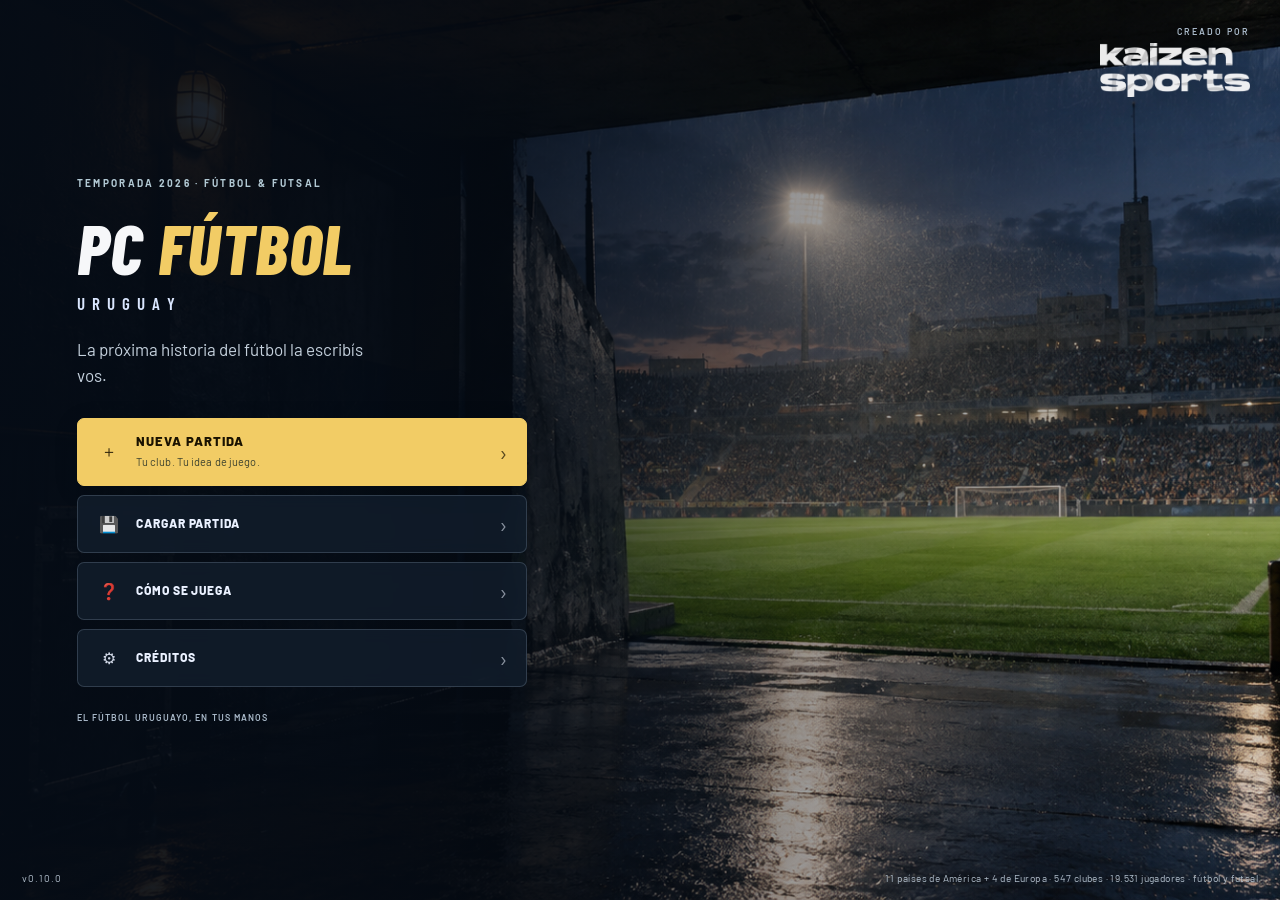
==== commit 0ade11a7: "Publicar PC Fútbol Uruguay 0.10.0" ====
--- a/index.html
+++ b/index.html
@@ -6,8 +6,8 @@
 <title>PC Fútbol Uruguay</title>
 <link rel="preconnect" href="https://fonts.googleapis.com"><link rel="stylesheet" href="https://fonts.googleapis.com/css2?family=Barlow+Condensed:wght@600;700;800&family=Barlow:wght@400;500;600;700&display=swap">
 <link rel="icon" href="data:image/svg+xml,<svg xmlns='http://www.w3.org/2000/svg' viewBox='0 0 100 100'><circle cx='50' cy='50' r='45' fill='%23f5c400' stroke='%23000' stroke-width='6'/><text x='50' y='64' font-size='42' text-anchor='middle' font-family='Arial' font-weight='bold'>PC</text></svg>" />
-  <script type="module" crossorigin src="./assets/index-cPX1KURs.js"></script>
-  <link rel="stylesheet" crossorigin href="./assets/index-Dn84I-An.css">
+  <script type="module" crossorigin src="./assets/index-DeI9geQM.js"></script>
+  <link rel="stylesheet" crossorigin href="./assets/index-DGNiazKF.css">
 </head>
 <body>
 <div id="app"><div role="status" style="height:100vh;display:grid;place-content:center;background:#090f18;color:#f2cc65;font-family:Arial,sans-serif;text-align:center"><strong style="font-size:28px;letter-spacing:2px">PC FÚTBOL</strong><p style="color:#b4c1d0;font-size:13px">Entrando al juego…</p></div></div>
--- a/assets/index-DGNiazKF.css
+++ b/assets/index-DGNiazKF.css
@@ -0,0 +1 @@
+:root{--bg:#070f1f;--bg2:#0c1b36;--panel:#12264a;--panel2:#0d1f3f;--line:#25416f;--hi:#4b78c8;--text:#e6edff;--muted:#8fa4cf;--accent:#f5c400;--accent2:#ff8a00;--green:#39c25a;--red:#ff4d4d;--sel:#2c5cb8;--font:"Barlow","Segoe UI",Tahoma,Arial,sans-serif;--display:"Barlow Condensed","Arial Narrow",Arial,sans-serif;--ease:cubic-bezier(.2,.8,.2,1)}*{box-sizing:border-box}html,body{margin:0;height:100%;background:var(--bg);color:var(--text);font-family:var(--font);font-size:13.5px;overflow:hidden;-webkit-font-smoothing:antialiased}#app{height:100vh;display:flex;flex-direction:column}button{font-family:var(--font);font-size:12px;cursor:pointer}.btn{background:linear-gradient(#4f82d6,#2b4f96);border:1px solid #7ea3e6;border-bottom-color:#17305e;border-right-color:#17305e;color:#fff;padding:6px 14px;text-transform:uppercase;letter-spacing:.06em;font-weight:600;border-radius:2px;text-shadow:0 1px 0 #000}.btn:hover{background:linear-gradient(#6a9aeb,#3a63b3)}.btn:active{background:#243f78}.btn:disabled{opacity:.45;cursor:default}.btn.accent{background:linear-gradient(#ffd83a,#d99a00);color:#1a1200;border-color:#ffe98a;border-bottom-color:#7a5200;border-right-color:#7a5200;text-shadow:none}.btn.accent:hover{background:linear-gradient(#ffe36a,#eeb000)}.btn.small{padding:3px 8px;font-size:11px}.btn.danger{background:linear-gradient(#d8484f,#8a1f24);border-color:#f08080}.btn.ghost{background:transparent;border:1px solid var(--line);color:var(--muted)}.btn.ghost:hover{color:#fff;border-color:var(--hi)}select,input[type=text],input[type=number]{background:#071427;color:var(--text);border:1px solid var(--line);padding:4px 6px;font-family:var(--font);font-size:12px;border-radius:2px}input[type=range]{accent-color:var(--accent)}.topbar{height:52px;display:flex;align-items:center;gap:18px;padding:0 14px;background:linear-gradient(#1c3a70,#0b1d3a);border-bottom:2px solid #000;box-shadow:0 2px #3a5f9d}.logo{font-family:var(--display);font-weight:800;font-size:26px;letter-spacing:.04em;color:var(--accent);text-shadow:2px 2px 0 #000,0 0 12px rgba(245,196,0,.35);font-style:italic}.logo span{color:#fff;font-weight:300;font-style:normal;font-size:16px;margin-left:6px;letter-spacing:.2em}.topinfo{display:flex;gap:22px;margin-left:auto;font-size:12px}.topinfo b{color:#fff}.topinfo .lbl{color:var(--muted);font-size:10px;text-transform:uppercase;letter-spacing:.1em;display:block}.frame{flex:1;display:flex;min-height:0}.sidenav{width:170px;background:linear-gradient(90deg,#0e2246,#0a1a36);border-right:1px solid #000;display:flex;flex-direction:column;padding:8px 0}.sidenav button{background:none;border:0;border-left:4px solid transparent;color:var(--muted);text-align:left;padding:9px 12px;font-size:12px;text-transform:uppercase;letter-spacing:.08em;display:flex;align-items:center;gap:9px}.sidenav button .ic{width:18px;text-align:center;font-size:14px;opacity:.9}.sidenav button:hover{color:#fff;background:#ffffff0a}.sidenav button.active{color:var(--accent);border-left-color:var(--accent);background:linear-gradient(90deg,rgba(245,196,0,.14),transparent)}.sidenav .badge{margin-left:auto;background:var(--accent2);color:#000;border-radius:9px;padding:0 6px;font-size:10px;font-weight:700}.sidenav .spacer{flex:1}.main{flex:1;min-width:0;overflow:auto;padding:12px 14px;background:radial-gradient(1200px 500px at 50% -100px,#183566,var(--bg) 70%)}.bottombar{height:44px;display:flex;align-items:center;gap:12px;padding:0 14px;background:linear-gradient(#0b1d3a,#071226);border-top:1px solid #2b4a80}.bottombar .status{color:var(--muted);font-size:12px;flex:1;white-space:nowrap;overflow:hidden;text-overflow:ellipsis}.panel{background:linear-gradient(#152d5a,#0f2247);border:1px solid var(--line);box-shadow:inset 0 1px #ffffff12,0 6px 18px #00000059;margin-bottom:12px;animation:rise .4s var(--ease) both}.panel>h3{margin:0;padding:7px 12px;font-family:var(--display);font-size:14px;background:linear-gradient(#2a4f8f,#1b3a6d);border-bottom:1px solid #000;color:var(--accent);font-size:12px;text-transform:uppercase;letter-spacing:.14em;font-weight:700;display:flex;align-items:center;gap:8px}.panel>h3 .right{margin-left:auto;display:flex;gap:6px;font-weight:400;text-transform:none;letter-spacing:0}.panel .body{padding:10px}.grid2{display:grid;grid-template-columns:1fr 1fr;gap:12px}.grid4{display:grid;grid-template-columns:repeat(4,1fr);gap:12px}.grid3{display:grid;grid-template-columns:1fr 1fr 1fr;gap:12px}.grid-2-1{display:grid;grid-template-columns:2fr 1fr;gap:12px}.grid-1-2{display:grid;grid-template-columns:1fr 2fr;gap:12px}.row{display:flex;gap:8px;align-items:center;flex-wrap:wrap}.col{display:flex;flex-direction:column;gap:6px}h1.title{font-family:var(--display);font-size:26px;margin:0 0 12px;color:#fff;text-transform:uppercase;letter-spacing:.08em;font-weight:800;text-shadow:2px 2px 0 #000;display:flex;align-items:center;gap:10px;animation:rise .35s var(--ease)}h1.title small{color:var(--muted);font-size:12px;letter-spacing:.1em;margin-left:10px;font-weight:400}table.t{width:100%;border-collapse:collapse;font-size:12px}table.t th{background:#0a1a36;color:var(--muted);text-transform:uppercase;font-size:10px;letter-spacing:.08em;padding:5px 6px;text-align:left;border-bottom:1px solid var(--line);cursor:pointer;white-space:nowrap;position:sticky;top:0}table.t th.num,table.t td.num{text-align:right}table.t th.c,table.t td.c{text-align:center}table.t td{padding:4px 6px;border-bottom:1px solid rgba(255,255,255,.05);white-space:nowrap}table.t tr:nth-child(2n) td{background:#ffffff06}table.t tr.click:hover td{background:#22447d}table.t tr.sel td{background:var(--sel)!important;color:#fff}table.t tr.me td{background:#f5c4001f;font-weight:700}table.t tr.zone-g td:first-child{border-left:3px solid var(--green)}table.t tr.zone-b td:first-child{border-left:3px solid #4b9ef5}table.t tr.zone-r td:first-child{border-left:3px solid var(--red)}table.t tr.zone-y td:first-child{border-left:3px solid var(--accent)}.attr{display:inline-block;min-width:22px;text-align:center;padding:1px 3px;border-radius:2px;font-weight:700;font-size:11px;color:#000}.a1{background:#8e1b1b;color:#fff}.a2{background:#d94d2a}.a3{background:#f0a030}.a4{background:#f5d040}.a5{background:#b8e04a}.a6{background:#5cd65c}.a7{background:#2ee08a}.a8{background:#26d6f5}.pos{display:inline-block;min-width:32px;text-align:center;font-size:10px;font-weight:700;padding:1px 4px;border-radius:2px;background:#333;color:#fff}.pos.POR{background:#c9a400;color:#000}.pos.DEF{background:#2d7be0}.pos.MED{background:#2aa66b}.pos.DEL{background:#d43b3b}.shield{display:inline-flex;align-items:center;justify-content:center;width:22px;height:22px;border-radius:50%;font-size:8px;font-weight:800;border:2px solid #000;margin-right:6px;vertical-align:middle;letter-spacing:0;flex:none}.shield.big{width:64px;height:64px;font-size:16px;border-width:3px;box-shadow:0 3px 8px #0009}.tabs{display:flex;gap:2px;margin-bottom:8px;flex-wrap:wrap}.tabs button{background:#0d2043;border:1px solid var(--line);border-bottom:0;color:var(--muted);padding:6px 12px;text-transform:uppercase;font-size:11px;letter-spacing:.08em}.tabs button.active{background:linear-gradient(#2c5cb8,#1c3d80);color:#fff;border-color:var(--hi)}.tabs button:hover{color:#fff}.kv{display:grid;grid-template-columns:auto 1fr;gap:3px 12px;font-size:12px}.kv .k{color:var(--muted);text-transform:uppercase;font-size:10px;letter-spacing:.08em;padding-top:2px}.bar{height:8px;background:#071427;border:1px solid #1e3560;border-radius:2px;overflow:hidden;position:relative}.bar>i{display:block;height:100%;background:linear-gradient(90deg,#39c25a,#a8e04a)}.bar.warn>i{background:linear-gradient(90deg,#e0a030,#f5d040)}.bar.bad>i{background:linear-gradient(90deg,#c22,#f66)}.news{border-left:3px solid var(--line);padding:6px 10px;margin-bottom:6px;background:#0003}.news.important{border-left-color:var(--accent)}.news h4{margin:0 0 3px;font-size:12px;color:#fff}.news .d{color:var(--muted);font-size:10px;text-transform:uppercase;letter-spacing:.1em}.news p{margin:3px 0 0;color:#c6d3f0;font-size:12px;line-height:1.4}.news.partido{border-left-color:#4b9ef5}.news.fichaje{border-left-color:#39c25a}.news.lesion{border-left-color:#ff4d4d}.news.directiva{border-left-color:var(--accent2)}.news.copa{border-left-color:#c084fc}.money{font-variant-numeric:tabular-nums}.pos-num{color:var(--muted)}.green{color:var(--green)}.red{color:var(--red)}.muted{color:var(--muted)}.accent{color:var(--accent)}.center{text-align:center}.small{font-size:11px}.nowrap{white-space:nowrap}.modal-bg{position:fixed;inset:0;background:#000000a6;display:flex;align-items:center;justify-content:center;z-index:50}.modal{background:linear-gradient(#173468,#0e2449);border:1px solid var(--hi);box-shadow:0 10px 40px #000;min-width:420px;max-width:92vw;max-height:90vh;overflow:auto}.modal>h3{margin:0;padding:8px 12px;background:linear-gradient(#2a4f8f,#1b3a6d);color:var(--accent);text-transform:uppercase;letter-spacing:.12em;font-size:12px;display:flex;align-items:center}.modal>h3 .x{margin-left:auto;background:none;border:0;color:#fff;font-size:16px}.modal .body{padding:12px}.toast{position:fixed;bottom:56px;right:16px;background:#1b3a6d;border:1px solid var(--accent);color:#fff;padding:10px 14px;z-index:60;box-shadow:0 4px 16px #000;max-width:380px;animation:fade .3s}@keyframes fade{0%{opacity:0;transform:translateY(8px)}to{opacity:1}}.menu-screen:before{content:"";position:absolute;inset:0;background:repeating-linear-gradient(0deg,rgba(255,255,255,.025) 0 1px,transparent 1px 3px);pointer-events:none}.menu-btns .btn{padding:12px;font-size:14px}.club-grid{display:grid;grid-template-columns:repeat(auto-fill,minmax(150px,1fr));gap:8px}.club-card{background:#0d2043;border:1px solid var(--line);padding:8px;cursor:pointer;display:flex;align-items:center;gap:8px}.club-card:hover{border-color:var(--hi);background:#16305c}.club-card.sel{border-color:var(--accent);background:#1d3d75;box-shadow:0 0 0 1px var(--accent)}.club-card b{font-size:12px;display:block}.club-card small{color:var(--muted);font-size:10px}.pitch{position:relative;background:linear-gradient(#2c8b3c,#237a32);border:2px solid #fff;aspect-ratio:105/68;width:100%;background-image:repeating-linear-gradient(90deg,rgba(255,255,255,.05) 0 9.09%,transparent 9.09% 18.18%)}.pitch .line{position:absolute;border:1px solid rgba(255,255,255,.8)}.slot{position:absolute;width:46px;height:46px;margin:-23px 0 0 -23px;border-radius:50%;border:2px solid #000;display:flex;flex-direction:column;align-items:center;justify-content:center;cursor:pointer;font-size:9px;font-weight:700;box-shadow:0 2px 6px #0009;text-shadow:0 1px 1px rgba(0,0,0,.8)}.slot.sel{outline:3px solid var(--accent)}.slot .n{font-size:14px;line-height:1}.slot .nm{max-width:60px;overflow:hidden;text-overflow:ellipsis;white-space:nowrap;position:absolute;top:47px;background:#000000b3;padding:1px 4px;border-radius:2px;font-weight:600;font-size:9px;color:#fff}.match-wrap{display:grid;grid-template-columns:1fr 330px;gap:12px;height:calc(100vh - 140px)}.match-left{display:flex;flex-direction:column;min-height:0}.scoreboard{display:flex;align-items:center;justify-content:center;gap:20px;padding:8px 14px;background:linear-gradient(#0a1a36,#071226);border:1px solid var(--line);font-size:20px;font-weight:700;margin-bottom:8px;font-family:var(--display);letter-spacing:.03em}.scoreboard .score{font-size:38px;transition:transform .2s var(--ease);color:var(--accent);min-width:110px;text-align:center;font-variant-numeric:tabular-nums}.scoreboard .clock{font-size:14px;color:#fff;background:#000;padding:2px 8px;border-radius:2px;font-variant-numeric:tabular-nums}.scoreboard .team{flex:1;text-align:center;display:flex;align-items:center;gap:8px;justify-content:center}canvas.pitch2d{width:100%;height:auto;background:#1e6b2e;border:2px solid #cfd8ea;display:block;image-rendering:auto}.match-controls{display:flex;gap:6px;align-items:center;padding:8px 0}.match-controls .speed button.active{background:linear-gradient(#ffd83a,#d99a00);color:#000}.commentary{flex:1;overflow:auto;background:#040b18;border:1px solid var(--line);padding:6px 8px;font-size:12px;min-height:80px}.commentary div{padding:2px 0;border-bottom:1px solid rgba(255,255,255,.04)}.commentary .goal{color:var(--accent);font-weight:700}.commentary .yellow{color:#f5d040}.commentary .red{color:var(--red)}.commentary .min{color:var(--muted);display:inline-block;width:32px}.match-right{display:flex;flex-direction:column;gap:8px;min-height:0;overflow:auto}.lineup-list{font-size:11px}.lineup-list div{display:flex;gap:6px;padding:2px 4px;border-bottom:1px solid rgba(255,255,255,.04);align-items:center}.lineup-list .num{width:20px;color:var(--muted);text-align:right}.lineup-list .rt{margin-left:auto;font-weight:700}.lineup-list .fit{width:40px;height:5px}.lineup-list div.click{cursor:pointer}.lineup-list div.click:hover{background:#22447d}.lineup-list div.sel{background:var(--sel)}.statrow{display:grid;grid-template-columns:40px 1fr 40px;gap:6px;align-items:center;font-size:11px;margin:2px 0}.statrow .lbl{text-align:center;color:var(--muted);text-transform:uppercase;font-size:9px;letter-spacing:.1em}.statrow .l{text-align:right}.statbar{display:flex;height:6px;background:#071427}.statbar i{display:block;height:100%}.cal{display:grid;grid-template-columns:repeat(7,1fr);gap:3px}.cal .d{background:#0d2043;border:1px solid #1e3560;min-height:62px;padding:3px;font-size:10px}.cal .d.today{border-color:var(--accent);box-shadow:inset 0 0 0 1px var(--accent)}.cal .d .n{color:var(--muted)}.cal .d .fx{background:#1d3d75;margin-top:2px;padding:1px 3px;border-radius:2px;font-size:9px;white-space:nowrap;overflow:hidden;text-overflow:ellipsis}.cal .d .fx.me{background:#7a5200;color:#fff}.cal .d .fx.played{opacity:.7}.cal .head{color:var(--accent);text-transform:uppercase;font-size:10px;text-align:center;letter-spacing:.1em}.sort-ind{color:var(--accent)}.stars{color:var(--accent);letter-spacing:1px}.trophy{display:inline-block;padding:2px 6px;background:#3a2e00;border:1px solid var(--accent);color:var(--accent);border-radius:2px;font-size:10px;margin:2px}.result-list div{display:grid;grid-template-columns:1fr 50px 1fr;gap:6px;padding:3px 4px;border-bottom:1px solid rgba(255,255,255,.05);font-size:12px;align-items:center}.result-list .h{text-align:right}.result-list .s{text-align:center;font-weight:700;background:#000;border-radius:2px;padding:1px 0;color:var(--accent)}.result-list div.me{background:#f5c4001a}.result-list div.click{cursor:pointer}.result-list div.click:hover{background:#22447d}.hint{color:var(--muted);font-size:11px;font-style:italic}.form-row{display:grid;grid-template-columns:140px 1fr;gap:8px;align-items:center;margin-bottom:8px}.form-row label{color:var(--muted);text-transform:uppercase;font-size:10px;letter-spacing:.08em}.chip{display:inline-block;padding:1px 6px;border-radius:2px;font-size:10px;font-weight:700;background:#233;border:1px solid #456}.chip.w{background:#1f6b2e;border-color:#39c25a}.chip.d{background:#5a5a1a;border-color:#c9c94a}.chip.l{background:#6b1f1f;border-color:#ff4d4d}::-webkit-scrollbar{width:10px;height:10px}::-webkit-scrollbar-track{background:#071226}::-webkit-scrollbar-thumb{background:#2b4a80;border:2px solid #071226;border-radius:5px}@media (max-width:1100px){.match-wrap{grid-template-columns:1fr}.grid3{grid-template-columns:1fr 1fr}}.scorers-line{display:flex;justify-content:space-between;font-size:11px;color:var(--muted);padding:0 10px 6px;min-height:16px}.scorers-line .a{text-align:right}.scoreboard.has-sheet{margin-bottom:0;border-bottom:0}.scoresheet{display:grid;grid-template-columns:1fr 1fr;gap:6px 20px;padding:10px 18px 12px;background:linear-gradient(#071226,#050e1f);border:1px solid var(--line);border-top:1px solid rgba(255,255,255,.07);margin-bottom:8px;font-size:13px}.scoresheet .a{justify-self:end}.scoresheet .goal-line{display:flex;align-items:baseline;gap:6px;padding:2px 0;line-height:1.35}.scoresheet .a .goal-line{flex-direction:row-reverse}.scoresheet .goal-line .ball{font-size:10px;opacity:.75}.scoresheet .goal-line b{font-weight:700}.scoresheet .goal-line .mins{color:var(--muted);font-variant-numeric:tabular-nums}.goal-flash{position:absolute;inset:0;display:flex;align-items:center;justify-content:center;font-size:72px;font-weight:900;font-style:italic;text-shadow:4px 4px 0 #000,0 0 30px rgba(0,0,0,.6);pointer-events:none;animation:goalpop .5s ease-out;letter-spacing:.05em}@keyframes goalpop{0%{transform:scale(.4);opacity:0}to{transform:scale(1);opacity:1}}.goal-flash[hidden]{display:none}.progress-text{color:var(--muted);font-size:12px}@keyframes rise{0%{opacity:0;transform:translateY(6px)}to{opacity:1;transform:none}}@keyframes pop{0%{transform:scale(1)}40%{transform:scale(1.25)}to{transform:scale(1)}}.score.pop{animation:pop .5s var(--ease)}.btn{transition:background .15s,transform .1s var(--ease),box-shadow .15s}.btn:hover{box-shadow:0 3px 10px #0006;transform:translateY(-1px)}.btn:active{transform:translateY(0)}.sidenav button{transition:color .15s,background .15s,border-color .15s}table.t tr.click td{transition:background .12s}.club-card{transition:transform .15s var(--ease),border-color .15s,background .15s}.club-card:hover{transform:translateY(-2px)}.slot{transition:transform .15s var(--ease),box-shadow .15s}.slot:hover{transform:scale(1.08);z-index:2}.shield{background-image:linear-gradient(160deg,#ffffff59,#fff0 55%);box-shadow:0 1px 3px #00000080}.bar>i{transition:width .4s var(--ease)}.news{animation:rise .3s var(--ease) both}.toast{animation:rise .3s var(--ease)}.main>*{animation:rise .3s var(--ease)}.topbar{border-bottom:1px solid #1e3a68;box-shadow:0 2px 10px #0006}.kv .k,table.t th{font-family:var(--display);font-size:11px;letter-spacing:.1em}.tabs button{font-family:var(--display);font-size:12.5px;letter-spacing:.08em;transition:color .15s,background .15s}.sidenav button{font-family:var(--display);font-size:13.5px;letter-spacing:.1em}@media (prefers-reduced-motion: reduce){*{animation:none!important;transition:none!important}}.pitch.court{background:linear-gradient(#d9a45b,#c78d47);border:2px solid #fff;aspect-ratio:2/1;background-image:repeating-linear-gradient(90deg,rgba(120,70,20,.15) 0 2.5%,transparent 2.5% 5%)}.pitch.court:before{content:"";position:absolute;left:50%;top:0;bottom:0;border-left:2px solid #fff}.pitch.court:after{content:"";position:absolute;left:50%;top:50%;width:15%;aspect-ratio:1;border:2px solid #fff;border-radius:50%;transform:translate(-50%,-50%)}.club-link{cursor:pointer}.club-link:hover{color:var(--accent);text-decoration:underline}@keyframes slideIn{0%{opacity:0;transform:translate(18px)}to{opacity:1;transform:none}}@keyframes slideInBack{0%{opacity:0;transform:translate(-18px)}to{opacity:1;transform:none}}@keyframes cardSpin{0%{transform:rotateY(90deg) scale(.6);opacity:0}60%{transform:rotateY(-10deg) scale(1.1);opacity:1}to{transform:none;opacity:1}}@keyframes scorerIn{0%{opacity:0;transform:translateY(24px) scale(.95)}to{opacity:1;transform:none}}@keyframes pulseRing{0%{box-shadow:0 0 #ffd83a8c}70%{box-shadow:0 0 0 14px #ffd83a00}to{box-shadow:0 0 #ffd83a00}}@keyframes flashRow{0%{background:#ffd83a47}to{background:transparent}}.screen-in{animation:slideIn .22s var(--ease) both}.screen-back{animation:slideInBack .22s var(--ease) both}.stagger>*{animation:rise .28s var(--ease) both}.stagger>*:nth-child(1){animation-delay:.02s}.stagger>*:nth-child(2){animation-delay:.06s}.stagger>*:nth-child(3){animation-delay:.1s}.stagger>*:nth-child(4){animation-delay:.14s}.stagger>*:nth-child(5){animation-delay:.18s}.stagger>*:nth-child(n+6){animation-delay:.22s}.scorer-card{position:absolute;left:50%;bottom:14px;transform:translate(-50%);background:linear-gradient(180deg,#0a142cf5,#060c1cf5);border:1px solid var(--accent);border-radius:6px;padding:8px 16px;display:flex;gap:10px;align-items:center;animation:scorerIn .35s var(--ease) both;z-index:6;box-shadow:0 8px 30px #0009}.scorer-card .g{font-family:var(--display);font-size:22px;color:var(--accent);font-style:italic}.scorer-card .n{font-weight:700;font-size:15px}.scorer-card .m{color:var(--muted);font-size:12px}.card-pop{position:absolute;left:50%;top:38%;width:34px;height:46px;border-radius:3px;transform:translate(-50%,-50%);animation:cardSpin .5s var(--ease) both;z-index:6;box-shadow:0 6px 20px #00000080}.card-pop.y{background:#f5c400}.card-pop.r{background:#e30613}.pp-on{animation:pulseRing 1.4s ease-out infinite}.timeout-overlay{position:absolute;inset:0;background:#040a188c;display:flex;align-items:center;justify-content:center;z-index:5;animation:fade .25s var(--ease) both;font-family:var(--display);font-size:26px;letter-spacing:.1em;color:#fff}table.t tr.flash td{animation:flashRow .8s var(--ease) both}.num-anim{font-variant-numeric:tabular-nums}.pitch2d{transition:filter .2s var(--ease)}.pitch2d.goal{filter:brightness(1.25) saturate(1.15)}.week-plan{display:grid;grid-template-columns:repeat(5,1fr);gap:8px;margin-bottom:10px}.week-plan .day{display:flex;flex-direction:column;gap:4px;background:#ffffff08;border:1px solid var(--line);border-radius:4px;padding:8px}.week-plan .day b{font-family:var(--display);font-size:12px;letter-spacing:.06em;color:var(--accent)}.week-plan .day select{width:100%}.week-plan .day .hint{font-size:10.5px;line-height:1.25}@media (max-width:1100px){.week-plan{grid-template-columns:repeat(2,1fr)}}.pers-tag{display:inline-flex;align-items:center;gap:4px;font-size:11px;font-weight:700;padding:1px 7px;border-radius:2px;border:1px solid var(--line);color:var(--muted);white-space:nowrap}.pers-tag.lider{color:#f0c14b;border-color:#7a5f14;background:#f0c14b12}.pers-tag.veterano{color:#c9a227;border-color:#6b5512;background:#c9a22712}.pers-tag.ambicioso{color:#6fbf73;border-color:#2f5c33;background:#6fbf7312}.pers-tag.temperamental{color:#e2705a;border-color:#6b2f26;background:#e2705a12}.pers-tag.inseguro{color:#8fa6c4;border-color:#33475e;background:#8fa6c412}.pers-tag.profesional{color:#9fb3c8;border-color:#345}.pers-tag.tranquilo{color:#8f9aa6;border-color:#3a444e}.talk-line{font-style:italic;color:var(--muted)}.talk-opt{display:block;width:100%;text-align:left;margin-bottom:6px}.talk-opt b{display:block}.talk-done{border:1px solid var(--line);border-left:3px solid var(--accent);padding:6px 10px;background:#ffffff06}.press-q{border-left:3px solid var(--accent);padding:8px 12px;margin-bottom:12px;background:#ffffff05}.press-q .outlet{font-size:11px;letter-spacing:.08em;text-transform:uppercase;color:var(--accent);font-weight:700}.press-q h4{margin:2px 0 8px}.xi{display:flex;flex-direction:column;gap:8px}.xi-line{display:flex;align-items:center;gap:8px;flex-wrap:wrap}.xi-line .g{font-size:11px;font-weight:700;color:var(--muted);width:34px}.xi-p{display:inline-flex;gap:6px;align-items:center;border:1px solid var(--line);padding:3px 9px;border-radius:2px;cursor:pointer;font-size:12px}.xi-p:hover{border-color:var(--accent)}.btn.accent .hint,.talk-opt.accent .hint{color:#0009}a{color:var(--accent);text-decoration:none}a:hover{text-decoration:underline}a.red{color:var(--red)}ul.guia{margin:0;padding-left:18px;display:flex;flex-direction:column;gap:7px}ul.guia li{line-height:1.45}.news.linked{cursor:pointer;transition:border-color .15s var(--ease),background .15s var(--ease)}.news.linked:hover{border-color:var(--accent);background:#ffffff08}.news .d .go{float:right;color:var(--accent);font-weight:700}.toast.linked{cursor:pointer;border-color:var(--accent)}.toast .go{color:var(--accent);font-weight:700}.cele-bg{position:fixed;inset:0;z-index:2000;display:flex;align-items:center;justify-content:center;overflow:hidden;animation:fadeIn .35s var(--ease)}.cele-bg.bueno{background:radial-gradient(circle at 50% 35%,#1b3a72e6,#050b18f2)}.cele-bg.malo{background:radial-gradient(circle at 50% 35%,#3a1b1be6,#0b0505f2)}.cele-card{position:relative;text-align:center;max-width:620px;padding:28px 34px;background:var(--panel);border:1px solid var(--line);border-top:3px solid var(--accent);box-shadow:0 24px 70px #000a;animation:celeIn .55s var(--ease) both}.cele-bg.malo .cele-card{border-top-color:var(--red)}.cele-icon{font-size:52px;line-height:1;animation:celePop .7s var(--ease) both .15s}.cele-shield{margin:8px 0 4px}.cele-card h1{font-family:var(--display);font-size:44px;letter-spacing:.04em;margin:6px 0 2px;color:var(--accent)}.cele-bg.malo .cele-card h1{color:var(--red)}.cele-card h2{font-size:15px;font-weight:600;color:var(--text);margin:0 0 16px}.cele-lines{display:flex;flex-direction:column;gap:9px;text-align:left;margin-bottom:18px}.cele-line{border-left:3px solid var(--accent);padding:6px 12px;background:#ffffff08;animation:celeLine .45s var(--ease) both}.cele-bg.malo .cele-line{border-left-color:var(--red)}.cele-line b{display:block;font-size:11px;letter-spacing:.08em;text-transform:uppercase;color:var(--accent)}.cele-bg.malo .cele-line b{color:var(--red)}.cele-line span{font-size:13px;line-height:1.45}.cele-btn{min-width:180px}.papel{position:absolute;top:-14px;width:8px;height:14px;opacity:.9;animation-name:caer;animation-timing-function:linear;animation-iteration-count:infinite}@keyframes caer{0%{transform:translateY(-20px) rotate(0)}to{transform:translateY(105vh) rotate(720deg)}}@keyframes celeIn{0%{opacity:0;transform:translateY(26px) scale(.94)}to{opacity:1;transform:none}}@keyframes celePop{0%{transform:scale(0) rotate(-40deg)}70%{transform:scale(1.25) rotate(8deg)}to{transform:scale(1) rotate(0)}}@keyframes celeLine{0%{opacity:0;transform:translate(-14px)}to{opacity:1;transform:none}}@keyframes fadeIn{0%{opacity:0}to{opacity:1}}.ptip{position:fixed;z-index:3000;pointer-events:none;background:var(--panel);border:1px solid var(--hi);box-shadow:0 12px 34px #000a;padding:10px 12px;min-width:250px;max-width:300px}.ptip .nm{font-weight:800;font-size:13px;margin-bottom:1px}.ptip .sub{font-size:11px;color:var(--muted);margin-bottom:8px}.ptip .at{display:grid;grid-template-columns:auto 30px 1fr;gap:3px 7px;align-items:center;font-size:11px}.ptip .at .lb{color:var(--muted)}.ptip .at .bar{height:5px}.ptip .fs{display:flex;gap:10px;margin-top:8px;font-size:11px;color:var(--muted)}.ptip .warn-fit{color:var(--red)}.pitch .slot .md{position:absolute;top:-7px;right:-10px;background:#04101f;color:var(--accent);border:1px solid var(--accent);border-radius:2px;font-size:10px;font-weight:800;padding:0 4px;line-height:14px;box-shadow:0 2px 6px #000a}.main[data-screen]{position:relative;background-repeat:no-repeat;background-size:cover;background-position:center}.main[data-screen]:before{content:"";position:absolute;inset:0;pointer-events:none;background:linear-gradient(180deg,#070f1fdd,#070f1fc4 45%,#070f1fe8);z-index:0}.main[data-screen]>*{position:relative;z-index:1}.main[data-screen=office]{--screen-image:url(../fondos/oficina.jpg)}.main[data-screen=squad]{--screen-image:url(../fondos/vestuario.jpg)}.main[data-screen=tactics]{--screen-image:url(../fondos/tactica.jpg)}.main[data-screen=league]{--screen-image:url(../fondos/competiciones.jpg)}.main[data-screen=calendar]{--screen-image:url(../fondos/calendario.jpg)}.main[data-screen=transfers]{--screen-image:url(../fondos/fichajes.jpg)}.main[data-screen=training]{--screen-image:url(../fondos/entrenamiento.jpg)}.main[data-screen=dressing]{--screen-image:url(../fondos/vestuario2.jpg)}.main[data-screen=finance]{--screen-image:url(../fondos/finanzas.jpg)}.main[data-screen=club]{--screen-image:url(../fondos/estadio.jpg)}.main[data-screen=nation]{--screen-image:url(../fondos/seleccion.jpg)}.main[data-screen=news]{--screen-image:url(../fondos/prensa.jpg)}.main[data-screen=guide]{--screen-image:url(../fondos/guia.jpg)}.main[data-screen=sacked]{--screen-image:url(../fondos/carrera.jpg)}.main[data-screen=hinchada]{--screen-image:url(../fondos/hinchada.jpg)}.menu-screen{position:relative;height:100vh;display:flex;align-items:center;justify-content:center;background:#050b18 url(../fondos/menu.jpg) center/cover no-repeat;overflow:hidden}.menu-screen:before{content:"";position:absolute;inset:0;background:radial-gradient(ellipse at 50% 45%,#0a1830b0,#050b18e8 62%,#03070f)}.menu-inner{position:relative;z-index:1;display:flex;flex-direction:column;align-items:center;width:min(520px,92vw)}.menu-logo{font-family:var(--display);font-size:clamp(46px,7.4vw,86px);font-weight:800;font-style:italic;letter-spacing:.01em;line-height:.95;display:flex;gap:.22em;filter:drop-shadow(0 6px 18px #000c)}.menu-logo .pc{background:linear-gradient(#fff 8%,#cfe0f5 42%,#7d95b8 62%,#eef4ff);-webkit-background-clip:text;background-clip:text;color:transparent}.menu-logo .fu{background:linear-gradient(#fff2b0 6%,#ffd83a 38%,#e09a00 66%,#ffe98a);-webkit-background-clip:text;background-clip:text;color:transparent}.menu-uy{display:flex;align-items:center;justify-content:center;gap:14px;width:100%;margin:4px 0 26px;color:#dbe7ff;font-family:var(--display);font-size:clamp(15px,1.9vw,22px);letter-spacing:.52em;text-indent:.52em;font-weight:600}.menu-uy i{flex:1 1 60px;height:2px;background:linear-gradient(90deg,transparent,var(--accent));max-width:70px}.menu-uy i:last-child{background:linear-gradient(90deg,var(--accent),transparent)}.menu-btns{display:flex;flex-direction:column;gap:11px;width:100%}.mbtn{display:flex;align-items:center;gap:14px;width:100%;padding:13px 18px;cursor:pointer;text-align:left;font-family:var(--font);color:#eaf1ff;background:linear-gradient(#22406f,#12274d);border:1px solid #3c68ad;border-bottom-color:#0d1c38;box-shadow:0 6px 18px #0007,inset 0 1px #fff2;transition:transform .12s var(--ease),filter .12s var(--ease)}.mbtn:hover{filter:brightness(1.22);transform:translate(3px)}.mbtn .ic{width:26px;text-align:center;font-size:16px;opacity:.9}.mbtn .tx{flex:1;display:flex;flex-direction:column;line-height:1.15}.mbtn .tx b{font-size:14px;letter-spacing:.1em;font-weight:800}.mbtn .tx small{font-size:11px;letter-spacing:.06em;color:#9fb6da;margin-top:2px}.mbtn .ch{font-size:22px;opacity:.55}.mbtn.pri{background:linear-gradient(#ffd83a,#d99a00);border-color:#ffe98a;border-bottom-color:#7a5200;color:#1a1200;box-shadow:0 8px 26px #f5c40033,inset 0 1px #fff7}.mbtn.pri .tx b{font-size:15px}.mbtn.pri .ch{opacity:.7}.menu-tag{display:flex;align-items:center;gap:14px;margin-top:30px;width:100%;color:#cddcf5;font-size:11.5px;letter-spacing:.24em;font-weight:600}.menu-tag i{flex:1;height:1px;background:linear-gradient(90deg,transparent,var(--accent))}.menu-tag i:last-child{background:linear-gradient(90deg,var(--accent),transparent)}.menu-ver{position:absolute;left:22px;bottom:16px;z-index:1}.menu-ver{color:#5f78a4;font-size:11px;letter-spacing:.1em}.menu-foot{position:absolute;right:22px;bottom:16px;z-index:1;color:#5f78a4;font-size:11px;letter-spacing:.04em}@media (max-width:640px){.menu-foot{display:none}}.scorer-card .as{font-size:11px;color:var(--muted);margin-top:2px}.scorer-card .as b{color:var(--text)}.scorer-card{border-left:4px solid var(--gol,var(--accent))}.momentum{display:flex;align-items:center;height:8px;margin:8px 0 0;border:1px solid var(--line);position:relative;background:#04101f}.momentum i{height:100%;transition:width .5s var(--ease)}.momentum .lbl{position:absolute;left:50%;transform:translate(-50%);top:-15px;font-size:9px;letter-spacing:.16em;color:var(--muted);text-transform:uppercase}.timeline{position:relative;height:20px;margin:6px 0 2px;border-bottom:1px solid var(--line)}.timeline .mk{position:absolute;top:4px;width:3px;height:11px;border-radius:1px;background:var(--muted);transform:translate(-50%)}.timeline .mk.goal{background:var(--accent);height:15px;top:2px;width:4px}.timeline .mk.yellow{background:#f5c400}.timeline .mk.red{background:var(--red)}.timeline .mk.sub{background:#4b9ef5}.timeline .mk.injury{background:#e2705a}.timeline .mk.mio{box-shadow:0 0 0 1px #fff6}.timeline .ahora{position:absolute;top:0;width:1px;height:19px;background:#fff;opacity:.6}.match-controls .btn.active{background:linear-gradient(#ffd83a,#d99a00);color:#1a1200;border-color:#ffe98a}.big-num{font-size:34px;font-weight:800;line-height:1.1;color:var(--accent)}.big-num .hint{display:block;font-size:12px;font-weight:400;color:var(--muted);margin-top:2px}@media (max-width:1100px){.grid4{grid-template-columns:1fr 1fr}}.skip-overlay{position:absolute;inset:0;display:flex;align-items:center;justify-content:center;background:#060e1c8c;color:#dfe7f5;font-size:15px;letter-spacing:.03em;pointer-events:none}.skip-overlay[hidden]{display:none}.hl-badge{position:absolute;top:36px;left:36px;background:#060e1cb8;color:#f5c400;border:1px solid rgba(245,196,0,.4);padding:3px 8px;font-size:12px;font-weight:700;letter-spacing:.04em;pointer-events:none}.hl-badge[hidden]{display:none}:root{--bg:#090f18;--bg2:#101b29;--panel:#142130;--panel2:#101c29;--line:#304052;--muted:#acb9c9;--hi:#74add4;--accent:#f2cc65;--green:#6cdda6;--red:#ff8585;--text:#edf2f7;color-scheme:dark}html,body{font-size:14px}#app{height:100dvh}:focus-visible{outline:2px solid var(--accent);outline-offset:4px}button,a,input,select{touch-action:manipulation}button{transition:background .16s ease,border-color .16s ease,box-shadow .16s ease,transform .16s ease}button:disabled{transform:none!important}.btn{background:#22394c;border:1px solid #456178;border-radius:6px;padding:9px 15px;text-shadow:none;letter-spacing:.035em;min-height:36px}.btn:hover{background:#304e64;border-color:#88b6d5}.btn:active{transform:translateY(1px)}.btn.accent{background:#f2cc65;border-color:#f2cc65;color:#151a20}.btn.accent:hover{background:#ffdf89}.btn.danger{background:#64383e;border-color:#a8646b}.btn.small{min-height:30px;padding:5px 9px}.btn.ghost{color:#b7c7d8}.btn.active{box-shadow:inset 0 -2px var(--accent);color:var(--accent)}.topbar{height:66px;flex-shrink:0;background:#0c1520;border-bottom:1px solid var(--line);box-shadow:none;padding:0 22px}.logo{font-size:24px;text-shadow:none}.logo span{font-size:12px;letter-spacing:.17em}.topinfo{gap:24px}.topinfo .lbl{margin-bottom:4px;font-size:10px}.topinfo b{font-variant-numeric:tabular-nums}.sidenav{width:190px;flex-shrink:0;background:#0d1722;border-right:1px solid #273747;padding:12px 8px;overflow-y:auto;gap:3px}.sidenav button{border-left:2px solid transparent;border-radius:5px;padding:10px;font-size:11px;letter-spacing:.055em;flex-shrink:0}.sidenav button.active{background:#233338;color:#f6d983;border-left-color:var(--accent)}.sidenav button:hover{background:#1d2c3b}.sidenav .spacer{min-height:12px}.main{padding:22px;background:#0c1520}.main[data-screen]:before{background:linear-gradient(110deg,#090f18ed,#090f18c7);position:fixed}.main[data-screen=office]{--screen-image:url(../fondos/oficina-2026.png)}.main[data-screen]>*{isolation:isolate}.panel{background:#142130f5;border-color:#304052;border-radius:9px;box-shadow:0 8px 26px #0002;overflow:hidden;margin-bottom:16px}.panel>h3{background:#182737;border-bottom:1px solid #304052;color:#c9d7e5;padding:12px 15px;font-size:11px;letter-spacing:.12em}.panel .body{padding:15px}.grid2,.grid3,.grid4,.grid-2-1,.grid-1-2{gap:16px;align-items:start}h1.title{font-size:29px;letter-spacing:.025em;text-shadow:none;margin-bottom:22px;line-height:1.15}h1.title small{line-height:1.5}.shield.big{border-radius:16px;width:58px;height:64px;box-shadow:0 4px 12px #0005}table.t{font-size:12px}table.t th{background:#101c29;padding:9px 8px;font-size:10px}table.t td{padding:8px;line-height:1.35}table.t tr.click:hover td{background:#273d50}.panel .body:has(>table){overflow-x:auto}.tabs{gap:6px;margin-bottom:14px}.tabs button{border:1px solid var(--line);border-radius:5px;padding:9px 13px;background:#142130}.tabs button.active{background:#2b3e47;border-color:#a68e51;color:#ffe198}.news{padding:10px 12px;border-radius:0 6px 6px 0;background:#09131c66}.news p{line-height:1.6}.kv{gap:8px 14px}.bar{border:0;height:6px;background:#080f17;border-radius:4px}.bar>i{background:linear-gradient(90deg,#3aaf84,#a0e1b7);transition:width .4s ease}.bottombar{min-height:64px;height:auto;flex-shrink:0;padding:12px 22px;background:#0c1520;border-top:1px solid #304052;gap:9px}.bottombar .status{font-size:12px}.modal-bg{backdrop-filter:blur(6px);padding:16px;animation:veil-in .16s ease}.modal{border:1px solid #52657a;border-radius:12px;background:#142130;box-shadow:0 24px 100px #0009;animation:dialog-in .2s var(--ease)}.modal>h3{background:#1b2d3e;padding:15px 18px;letter-spacing:.06em}.modal .body{padding:20px}.modal>h3 .x{min-width:32px;min-height:32px;border-radius:4px}.modal .body>div{max-width:100%}.toast{background:#193328;border-color:#55816a;border-radius:8px;line-height:1.5;max-width:min(430px,calc(100vw - 32px))}.menu-screen{min-height:100dvh;height:auto;flex:1;justify-content:flex-start;padding:60px max(6vw,24px);background-image:url(../fondos/tunel-2026.png);background-position:center}.menu-screen:before{background:linear-gradient(90deg,#050c16f5,#050c16d9 32%,#050c1666 62%,#050c1622)}.menu-inner{width:min(450px,100%);align-items:flex-start;animation:menu-enter .65s var(--ease)}.menu-eyebrow{color:#b2c9d4;font-size:10px;letter-spacing:.23em;margin-bottom:25px;font-weight:700}.menu-logo{font-size:clamp(48px,5.5vw,76px);filter:none}.menu-logo .pc{background:none;color:#f6f7f9}.menu-logo .fu{background:none;color:#f2cc65}.menu-uy{justify-content:flex-start;width:auto;letter-spacing:.42em;text-indent:0;margin:12px 0 0;font-size:17px}.menu-uy i{display:none}.menu-intro{font-size:17px;font-weight:400;color:#c4d0dc;margin:24px 0 30px;max-width:300px;line-height:1.5}.menu-btns{gap:9px}.mbtn{border:1px solid #53627280;border-radius:7px;box-shadow:none;background:#142130b8;padding:15px 18px;min-height:56px;backdrop-filter:blur(8px)}.mbtn.pri{background:#f2cc65;border-color:#f2cc65;box-shadow:0 5px 24px #0002}.mbtn .tx b{font-size:12px;letter-spacing:.08em}.mbtn.pri .tx b{font-size:13px}.mbtn .tx small{letter-spacing:.01em;line-height:1.4;margin-top:5px}.mbtn.pri .tx small{color:#3e432f}.menu-tag{letter-spacing:.12em;font-size:9px;color:#aabaca;margin-top:25px}.menu-tag i{display:none}.menu-ver,.menu-foot{color:#b0bdca;font-size:10px}.decision-strip{display:flex;gap:0;background:#142130f5;border:1px solid #3d5361;border-radius:9px;margin-bottom:22px;overflow:hidden}.decision-strip button{flex:1;border:0;border-right:1px solid var(--line);padding:16px 18px;background:none;text-align:left;color:var(--text)}.decision-strip button:last-child{border-right:0}.decision-strip button:hover{background:#22384a}.decision-strip small{display:block;font-size:10px;text-transform:uppercase;letter-spacing:.12em;color:var(--muted);margin-bottom:6px}.decision-strip strong{font-size:20px;font-variant-numeric:tabular-nums}.decision-strip span{display:block;font-size:11px;margin-top:5px;color:var(--muted)}.match-wrap{height:auto;min-height:calc(100dvh - 44px);grid-template-columns:minmax(0,1fr) 320px;gap:20px}.match-right{max-height:none;overflow:visible}.scoreboard{background:#101d2b;border:1px solid #3d5361;border-radius:9px;padding:15px;gap:16px;font-size:19px}.scoreboard .score{font-size:42px}.scoreboard .clock{background:#294135;color:#b6f0c8;padding:6px 10px;font:600 14px var(--font)}.scoreboard.has-sheet{border-radius:9px 9px 0 0}.scoresheet{background:#0d1926;border:1px solid #3d5361;border-top-color:#22323f;border-radius:0 0 9px 9px}canvas.pitch2d{border:1px solid #526357;border-radius:7px;box-shadow:0 12px 40px #0004}.match-controls{gap:7px;padding:12px 0;flex-wrap:wrap}.commentary{background:#101d2b;border-radius:7px;min-height:110px;max-height:200px}.commentary>div{padding:7px 10px;animation:comment-in .22s ease}.hl-badge{background:#132a20e8;color:#b7edca;border:1px solid #668772;border-radius:4px;padding:7px 10px}.screen-in{animation:screen-enter .23s var(--ease)}.screen-back{animation:screen-return .23s var(--ease)}.stagger>.panel{animation:screen-enter .28s var(--ease) both}.stagger>.panel:nth-child(2){animation-delay:35ms}.stagger>.panel:nth-child(3){animation-delay:.07s}@keyframes screen-enter{0%{opacity:0;transform:translateY(7px)}to{opacity:1;transform:none}}@keyframes screen-return{0%{opacity:0;transform:translate(-7px)}to{opacity:1;transform:none}}@keyframes menu-enter{0%{opacity:0;transform:translateY(14px)}to{opacity:1;transform:none}}@keyframes dialog-in{0%{opacity:0;transform:translateY(10px) scale(.985)}to{opacity:1;transform:none}}@keyframes veil-in{0%{opacity:0}to{opacity:1}}@keyframes comment-in{0%{opacity:0;transform:translate(-6px)}to{opacity:1;transform:none}}@media (max-width:1200px){.topinfo{gap:12px}.topinfo>div:nth-child(3){display:none}.sidenav{width:166px}.main{padding:16px}.grid3{grid-template-columns:repeat(2,minmax(0,1fr))}.match-wrap{grid-template-columns:minmax(0,1fr) 285px}.scoreboard{font-size:16px;gap:8px}}@media (max-width:900px){.topbar{height:56px;padding:0 12px}.topinfo>div:nth-child(n+4){display:none}.match-wrap{grid-template-columns:1fr}.match-right{display:grid;grid-template-columns:1fr 1fr;gap:12px}.sidenav{width:145px}.sidenav button{font-size:10px;padding:9px 6px}.grid3,.grid-2-1,.grid-1-2{grid-template-columns:1fr}.bottombar{flex-wrap:wrap;padding:10px 12px}.bottombar .status{flex-basis:100%}.bottombar .btn{flex:1;font-size:10px;padding:8px}.decision-strip button{padding:12px}.decision-strip strong{font-size:17px}.modal{min-width:0!important;max-width:100%;width:max-content}.modal [style*=min-width]{min-width:0!important}}@media (max-width:600px){.frame{flex-direction:column}.sidenav{width:100%;flex-direction:row;overflow-x:auto;overflow-y:hidden;padding:6px;gap:3px;border-right:0;border-bottom:1px solid var(--line);flex-shrink:0}.sidenav button{white-space:nowrap;padding:10px;font-size:10px;border-left:0;border-bottom:2px solid transparent}.sidenav button.active{border-bottom-color:var(--accent)}.sidenav .spacer{display:none}.topinfo>div:nth-child(2){display:none}.logo{font-size:20px}.logo span{font-size:10px}.main{padding:13px}.grid2,.grid4,.grid3{grid-template-columns:1fr}.match-right{display:block}.scoreboard .score{font-size:30px;min-width:74px}.scoreboard .team{font-size:13px;flex-wrap:wrap}.scoreboard .shield.big{width:36px;height:40px;font-size:10px}.decision-strip{flex-wrap:wrap}.decision-strip button{flex-basis:50%;border-bottom:1px solid var(--line)}.decision-strip strong{font-size:17px}h1.title{font-size:23px;flex-wrap:wrap}h1.title small{margin-left:0}.menu-screen{padding:40px 24px 58px;background-position:60% center;overflow:auto}.menu-logo{font-size:52px}.menu-eyebrow{font-size:9px;margin-bottom:20px}.menu-intro{font-size:15px;margin:18px 0}.menu-tag{font-size:8px}.modal-bg{padding:10px}.modal .body{padding:14px}.menu-inner{margin:auto}.bottombar .btn{letter-spacing:0}}@media (prefers-reduced-motion:reduce){*,*:before,*:after{animation:none!important;transition:none!important;scroll-behavior:auto!important}.mbtn:hover,.btn:active{transform:none}}.global-search-trigger{white-space:nowrap;margin-left:6px;font-size:11px}.search-body{width:min(580px,78vw)}.global-search{width:100%;padding:14px 16px;font:16px var(--font);color:var(--text);border:1px solid #68839b;border-radius:6px;background:#0b1723;outline-offset:2px}.search-results{max-height:52vh;overflow-y:auto;margin-top:12px;overscroll-behavior:contain}.search-result{width:100%;display:flex;align-items:center;gap:12px;text-align:left;background:none;color:var(--text);border:0;border-bottom:1px solid #30405288;padding:11px 8px;min-height:48px;border-radius:4px}.search-result:hover,.search-result:focus-visible{background:#294357}.search-result>span:first-child,.search-name{flex:1}.search-result b{font-size:13px;display:block}.search-result small{display:block;color:var(--muted);margin-top:4px;font-size:11px}.search-label{color:var(--accent);font-size:10px;letter-spacing:.13em;padding:16px 8px 6px}.search-result>.pos{flex:0!important}.search-result>.attr{margin-left:auto}.search-result>.search-name{flex:1}@media (max-width:600px){.global-search-trigger{font-size:10px;padding:6px;min-height:32px}.topinfo{margin-left:auto}.search-body{width:calc(100vw - 60px)}.topbar{gap:8px}}.main[data-screen]{background-position:center;background-size:cover;background-attachment:fixed}.main[data-screen]:before{background:radial-gradient(ellipse 76% 68% at 50% 44%,#090f18f0,#090f18e6 40%,#090f1894 74%,#090f184d),linear-gradient(180deg,#090f184d,#090f188c 58%,#090f18e0)}.panel>h3{background:transparent;border-bottom:1px solid #24354a;color:#93a6ba;font-size:10px;letter-spacing:.15em;padding:12px 16px 9px;font-weight:600}.panel{background:#131f2cf2}.main>.panel>.body{padding:20px 22px}.main>.panel>h3{font-size:12px;color:#cfdcea;letter-spacing:.09em}.grid3>.panel>.body,.grid4>.panel>.body{padding:12px 13px}.grid3>.panel>h3,.grid4>.panel>h3{padding:10px 13px 7px}.panel table{font-variant-numeric:tabular-nums;border-collapse:collapse}.panel thead th{position:sticky;top:0;z-index:2;background:#16232f;color:#8fa1b4;font-weight:600;letter-spacing:.08em;border-bottom:1px solid #2b3d50}.panel tbody tr+tr>td{border-top:1px solid #1d2a38}.panel tbody tr:nth-child(2n)>td{background:#ffffff05}.panel tbody tr:hover>td{background:#74add417}.panel tbody tr.me>td{box-shadow:inset 2px 0 0 var(--accent)}h1.title{font-weight:700;letter-spacing:.01em}h1.title small{color:var(--muted);font-weight:400;letter-spacing:.06em}.sidenav button{color:#b6c6d6}.sidenav button .ic{opacity:.7}.sidenav button:hover{background:#20334a;color:#eaf3ff}.sidenav button:hover .ic{opacity:1}.sidenav button.active{background:linear-gradient(90deg,#2b4661,#1a2a3c);color:var(--accent);border-left-color:var(--accent);box-shadow:inset 0 0 0 1px #3d5c78,0 2px 10px #00000059;font-weight:700}.sidenav button.active .ic{opacity:1}.pitch-hint{position:absolute;left:10px;bottom:8px;z-index:3;color:#a9bccd;font-size:11px;letter-spacing:.05em;background:#060e1899;padding:4px 9px;border-radius:5px;pointer-events:auto}.slot{touch-action:none}.bottombar .btn{background:linear-gradient(#2f4d68,#22394c);border-color:#5f87a6;color:#eaf3ff;font-weight:700;min-height:40px;padding:10px 18px}.bottombar .btn:hover{background:linear-gradient(#3c6488,#2a4760);border-color:#8dc0e0}.bottombar .btn.accent{background:linear-gradient(#ffd95e,#e8b021);border-color:#ffe89a;color:#1a1200;box-shadow:0 0 0 1px #ffe89a59,0 4px 14px #f2cc6547}.bottombar .btn.accent:hover{background:linear-gradient(#ffe587,#f5c33a)}table.t tr.click{cursor:pointer}table.t tr.click td:last-child{position:relative;padding-right:18px}table.t tr.click td:last-child:after{content:"›";position:absolute;right:7px;top:50%;transform:translateY(-50%);color:#5d7a94;font-size:15px;line-height:1}table.t tr.click:hover td:last-child:after{color:var(--accent)}.result-list .click{cursor:pointer;position:relative;padding-right:14px;border-radius:4px}.result-list .click:after{content:"›";position:absolute;right:4px;top:50%;transform:translateY(-50%);color:#5d7a94}.result-list .click:hover{background:#74add41a}.result-list .click:hover:after{color:var(--accent)}.club-link{color:#d3e2f1;border-bottom:1px dotted #4f708c}.club-link:hover{color:var(--accent);border-bottom-color:var(--accent);text-decoration:none}.news[style*=cursor]:hover,.news.click:hover{box-shadow:inset 3px 0 0 var(--accent)}.dorsal-edit{cursor:pointer;border-bottom:1px dotted #4f708c;padding:0 2px}.dorsal-edit:hover{color:var(--accent);border-bottom-color:var(--accent)}table.t tr.click td:last-child:has(button):after{content:none}table.t tr.click td:last-child:has(button){padding-right:6px}.panel-ir{color:#9ab6d0;font-size:11px;letter-spacing:.06em;text-decoration:none;border-bottom:1px dotted #4f708c}.panel-ir:hover{color:var(--accent);border-bottom-color:var(--accent)}.memoria-records{display:grid;grid-template-columns:repeat(2,minmax(0,1fr));gap:24px;margin:20px 0}.memoria-records h3{font-size:12px;text-transform:uppercase;letter-spacing:.1em;color:var(--muted);margin:0 0 12px}.memoria-row{display:flex;align-items:center;justify-content:space-between;gap:12px;padding:6px 0}.memoria-row strong{font-size:25px;font-variant-numeric:tabular-nums;font-weight:600}.memoria-momento{border-left:2px solid var(--accent);padding:4px 16px;margin:16px 0}.memoria-momento p{margin:4px 0}.memoria-etapa .btn{text-align:left;white-space:normal}@media (max-width:640px){.memoria-records{grid-template-columns:1fr;gap:18px}.memoria-row{flex-wrap:wrap}.modal .grid2{min-width:0!important}.bottombar .btn{min-height:40px}.modal-bg .modal{min-width:0!important;max-width:calc(100vw - 20px)}}.office-decision{display:flex;align-items:center;justify-content:space-between;gap:24px;padding:22px 26px;margin:0 0 22px;border:1px solid var(--line);border-left:3px solid var(--accent);background:#ffffff06}.office-decision h2{font-size:clamp(20px,2vw,28px);line-height:1.2;margin:8px 0}.office-decision p{max-width:65ch;margin-bottom:0}.office-decision small{letter-spacing:.12em;font-size:10px}@media (max-width:640px){.office-decision{align-items:stretch;flex-direction:column;padding:18px;gap:14px}.office-decision .btn{white-space:normal}}.timeline button.mk{padding:0;border:0;cursor:pointer}.timeline button.mk:focus-visible{outline:2px solid white;outline-offset:4px}.timeline button.mk:before{content:"";position:absolute;inset:-5px}.timeline{height:28px;margin-top:10px}.match-controls .btn{min-height:36px}.match-side-tabs{display:flex;gap:4px;border-bottom:1px solid var(--line);padding-bottom:6px;flex-shrink:0}.match-side-tabs button{flex:1;padding:11px 8px;border:0;border-bottom:2px solid transparent;background:transparent;color:var(--muted);font:600 13px var(--font);cursor:pointer}.match-side-tabs button.active{border-bottom-color:var(--accent);color:var(--text);background:#ffffff08}.match-side-content{min-width:0}.match-side-content>.panel{margin-top:16px}.match-reading{color:#e3eae8}.match-reading h3,.reading-map h3{font:600 14px var(--font);letter-spacing:0;text-transform:none;margin:0}.reading-section-title{display:flex;align-items:baseline;justify-content:space-between;gap:8px}.reading-period{font-size:10px;color:var(--muted);white-space:nowrap}.reading-balance{font-size:18px;line-height:1.3;min-height:47px;margin:16px 0;color:#f0f3ed}.reading-danger{display:grid;grid-template-columns:1fr 1fr;gap:20px;margin-bottom:22px}.reading-team{display:flex;flex-direction:column;gap:5px}.reading-team>span{display:flex;align-items:center;gap:6px;font-size:11px}.reading-team .shield{width:24px;height:26px;font-size:8px}.reading-team>b{font:600 34px var(--font);line-height:1.2;font-variant-numeric:tabular-nums}.reading-team:first-child>b,.reading-directions>span:first-child{color:#80c8ff}.reading-team:last-child>b,.reading-directions>span:last-child{color:#ffbc83}.reading-team>small{font-size:11px;color:var(--muted)}.reading-current h4{font:500 12px var(--font);margin:0 0 8px;color:var(--muted)}.reading-directions{display:flex;justify-content:space-between;gap:8px;font-size:10px;letter-spacing:.05em;margin:8px 0}.reading-territory{display:grid;grid-template-columns:repeat(3,minmax(0,1fr));gap:2px}.reading-territory>div{display:flex;flex-direction:column;text-align:center;gap:5px;padding:13px 3px;background:rgba(145,175,157,calc(.07 + var(--zone-share,0)*.3));border-bottom:2px solid #6d8b794f}.reading-territory b{font-size:20px;font-weight:500;font-variant-numeric:tabular-nums}.reading-territory small{font-size:9px;color:var(--muted)}.reading-map{border-top:1px solid var(--line);padding-top:18px;margin-top:20px;min-width:0}.shot-map{position:relative;margin:8px 0}.reading-pitch{display:block;width:100%;height:auto}.shot-map-dots{position:absolute;inset:0}.shot-dot{position:absolute;transform:translate(-50%,-50%);width:22px;height:22px;padding:0;border:0;background:transparent;cursor:pointer;border-radius:50%}.shot-dot:after{content:"";display:block;width:8px;height:8px;margin:auto;border:2px solid var(--shot-color);border-radius:50%;background:#142b29;box-shadow:0 0 0 1px #091816}.shot-dot.is-goal:after{background:var(--shot-color);width:11px;height:11px}.shot-dot:hover,.shot-dot:focus-visible{z-index:2;outline:2px solid #fff;outline-offset:0;background:#0e1c2699}.reading-empty{color:var(--muted);font-size:12px;line-height:1.5;margin:12px 0}.reading-empty[hidden]{display:none}.shot-list{display:flex;flex-direction:column}.shot-row{display:flex;align-items:center;gap:10px;text-align:left;background:transparent;color:var(--text);border:0;border-top:1px solid #ffffff0d;padding:10px 4px;cursor:pointer;min-height:44px;font:12px var(--font)}.shot-row:hover{background:#ffffff08}.shot-row>span:nth-child(2){flex:1}.shot-row small{display:block;color:var(--muted);font-size:10px;margin-top:3px}.shot-minute{font-size:12px;color:var(--muted);min-width:26px}.shot-row>span:last-child{color:var(--accent)}.shot-detail{width:min(690px,calc(100vw - 72px));max-width:100%}.reading-shot-heading{display:flex;align-items:center;gap:12px;margin-bottom:16px}.reading-shot-heading>div{flex:1}.reading-shot-heading small{color:var(--muted);font-size:11px}.reading-shot-heading h3{margin:3px 0;font-size:20px}.reading-shot-heading>b{color:var(--accent);font-size:13px}.reading-origin{font-size:16px;margin:18px 0 10px}.reading-sequence{display:flex;flex-wrap:wrap;gap:8px 26px;padding-left:22px;font-size:11px;line-height:1.6;color:var(--muted)}.reading-sequence b{color:var(--text);font-weight:500}.reading-facts{display:grid;grid-template-columns:repeat(3,minmax(0,1fr));gap:14px;margin:20px 0}.reading-facts dt{font-size:10px;line-height:1.5;color:var(--muted)}.reading-facts dd{font-size:19px;margin:6px 0 0;font-variant-numeric:tabular-nums}.reading-outcome{padding-top:14px;border-top:1px solid var(--line);line-height:1.5}.reading-final{display:grid;grid-template-columns:minmax(0,1fr) minmax(0,1.4fr);gap:30px;border-top:1px solid var(--line);padding:24px 0;margin-top:16px}.reading-final h2{font-size:26px;margin:0 0 12px}.reading-final h3{font-size:13px;margin:24px 0 10px}.reading-final>.reading-map{border:0;margin:0;padding:0}.reading-final>.reading-map h3{margin:0}.match-incidents{display:flex;gap:6px;overflow-x:auto;min-height:44px;align-items:center;padding:4px 0;margin:2px 0 8px;scrollbar-width:thin;flex-shrink:0}.incident{display:flex;align-items:center;gap:5px;white-space:nowrap;background:#ffffff05;border:1px solid var(--line);border-radius:4px;padding:8px;color:var(--muted);cursor:pointer;font:10px var(--font);min-height:36px}.incident b{color:var(--text)}.incident.goal{border-color:#c8a665;color:#ead7a0}.incident.yellow>span{color:#edce54}.incident.red>span{color:#f77979}.incident:hover{background:#ffffff0c}@media (min-width:901px){.match-wrap{grid-template-columns:minmax(0,1fr) 340px}.match-right{display:flex}.match-side-tabs{position:sticky;top:0;background:#102029;z-index:2}}@media (max-width:900px){.match-right{display:flex}.match-side-content>.match-reading{display:grid;grid-template-columns:1fr 1fr;gap:24px}.match-reading>.reading-map{margin:0;padding:0;border:0}.reading-balance{min-height:0}}@media (max-width:600px){.match-side-content>.match-reading{display:block}.match-reading>.reading-map{border-top:1px solid var(--line);margin-top:20px;padding-top:18px}.reading-final{grid-template-columns:1fr;gap:20px}.reading-facts{gap:8px}.reading-facts dd{font-size:15px}.reading-shot-heading{gap:8px}.reading-shot-heading h3{font-size:17px}.shot-detail{width:calc(100vw - 52px)}.match-controls .speed{flex-wrap:wrap}.match-controls .speed .btn{padding-inline:9px}.reading-final h2{font-size:22px}}.match-field{position:relative;width:100%;align-self:center}.match-narration summary{padding:9px 0;color:var(--muted);font-size:11px;cursor:pointer}.match-narration .commentary{max-height:180px}.shot-detail>.reading-pitch{max-height:30dvh}.shot-detail .reading-shot-heading{margin-bottom:8px}.match-controls>.btn.active{background:#233931;color:#d8e7df;border-color:#667e70}.match-controls>.btn.accent:not(:first-child){background:#1c2c3b;color:var(--text);border-color:var(--line);text-shadow:none}@media (min-width:901px){.match-live .match-wrap{height:calc(100dvh - 44px);min-height:0}.match-live .match-right{max-height:100%;overflow-y:auto;padding-right:5px}.match-live .match-left{overflow-y:auto}.match-live .match-field{max-width:calc((100dvh - 320px)*var(--field-ratio))}.match-live .match-controls{padding:10px 0}.match-live .scoreboard{padding:10px}.match-live .scoreboard .score{font-size:36px}}@media (min-width:901px) and (max-height:600px){.match-live .match-field{max-width:calc((100dvh - 240px)*var(--field-ratio))}.match-live .scoreboard{padding:4px}.match-live .scorers-line{min-height:0}.match-live .match-controls .btn{min-height:30px;padding-block:4px}}.database-loading{height:3px;overflow:hidden;background:var(--line);margin:22px 0 6px}.database-loading:after{content:"";display:block;width:35%;height:100%;background:var(--accent);animation:database-progress 1.4s ease-in-out infinite alternate}@keyframes database-progress{to{transform:translate(185%)}}@media (prefers-reduced-motion:reduce){.database-loading:after{animation:none;width:100%}}button.club-card{font:inherit;color:inherit;text-align:left;cursor:pointer}button.club-card:focus-visible{outline:2px solid var(--accent);outline-offset:3px}.contract-summary{padding:18px 20px;margin:0 0 20px;border-left:2px solid var(--accent);background:#ffffff09}.contract-summary h3{font-size:28px;background:none!important;border:0!important;padding:8px 0!important;margin:0}.contract-summary p{margin:5px 0}.contract-summary small{letter-spacing:.12em;font-size:10px}.replay-body{width:min(760px,calc(100vw - 64px),calc(140dvh - 340px));min-width:240px;margin:auto}.replay-body .row{margin-top:12px;justify-content:space-between}.match-left,.match-right{min-width:0}@media (max-width:900px){.match-wrap{grid-template-columns:minmax(0,1fr)}}.main[data-screen]{background-image:radial-gradient(ellipse 76% 68% at 50% 44%,#090f18f0,#090f18e6 40%,#090f1894 74%,#090f184d),linear-gradient(180deg,#090f184d,#090f188c 58%,#090f18e0),var(--screen-image,none)}.main[data-screen]:before{display:none}.sr-only{position:absolute;width:1px;height:1px;padding:0;margin:-1px;overflow:hidden;clip-path:inset(50%);white-space:nowrap;border:0}.attribute-legend{margin:0 0 8px;color:var(--muted);font-size:11px;line-height:1.5}.attribute-legend>span{color:var(--text);font-size:9px}.player-attributes{display:grid;gap:4px;margin:0;min-width:0;font-variant-numeric:tabular-nums}.player-attribute{display:grid;grid-template-columns:minmax(0,1fr) minmax(90px,1fr);gap:12px;align-items:center;padding:6px 8px;border:1px solid transparent;border-radius:4px;min-width:0;color:#b6c4d1}.player-attribute dt{display:flex;align-items:center;gap:5px;min-width:0;font-size:12px}.player-attribute dd{margin:0;display:flex;align-items:center;gap:10px;min-width:0}.attribute-mark{width:7px;flex-shrink:0;font-size:7px}.attribute-value{min-width:2ch;text-align:right;font-size:13px}.player-attribute .bar{flex:1;min-width:0;opacity:.55}.player-attribute.key{background:#ffffff09;border-color:#ffffff18;color:#f0e4bf;font-weight:750}.player-attribute.key .bar{opacity:1}.player-attributes.compact{grid-template-columns:repeat(3,minmax(0,1fr));gap:3px}.player-attributes.compact .player-attribute{grid-template-columns:minmax(0,1fr) auto;gap:3px;padding:5px 3px}.player-attributes.compact dt{font-size:10px;gap:3px}.player-attributes.compact .attribute-value{font-size:12px}.ptip .player-attribute{grid-template-columns:minmax(0,1.35fr) minmax(64px,1fr);gap:6px;padding:3px 4px}.ptip .player-attribute dt{font-size:11px}.ptip .player-attribute dd{gap:6px}.ptip .player-attribute .bar{height:4px}.squad-table{container-type:inline-size;min-width:0;max-width:100%}.squad-toolbar{display:flex;align-items:center;flex-wrap:wrap;gap:10px;margin:16px 0 12px}.squad-toolbar .attribute-legend{margin:0 auto 0 0}.squad-order{display:flex;align-items:center;gap:8px;color:var(--muted);font-size:12px;min-width:0}.squad-order select{min-width:0;max-width:100%;font-size:12px}.squad-table table.t{table-layout:fixed}.squad-table table.t th{cursor:default}.squad-table table.t td{white-space:normal;vertical-align:middle;padding:10px 7px;overflow-wrap:anywhere}.squad-table .squad-identity{width:22%}.squad-table .squad-attributes{width:34%}.squad-table .squad-status,.squad-table .squad-season{width:13%}.squad-table .squad-contract{width:18%}.squad-player-heading{display:flex;align-items:baseline;gap:8px}.squad-player-link{appearance:none;padding:3px 0;border:0;background:none;color:var(--text);font:inherit;font-size:13px;font-weight:650;text-align:left;line-height:1.4;cursor:pointer;overflow-wrap:anywhere;min-width:0}.squad-player-link>span{color:var(--accent);white-space:nowrap}.squad-player-link:focus-visible,.squad-table .dorsal-edit:focus-visible{outline:2px solid var(--accent);outline-offset:3px}.squad-table .dorsal-edit,.squad-number{flex-shrink:0;min-width:24px;font-variant-numeric:tabular-nums}.squad-table .dorsal-edit{font:inherit;color:var(--text);background:#ffffff08;border:1px solid var(--line);border-radius:4px;padding:4px;cursor:pointer}.squad-player-meta{display:flex;align-items:center;gap:6px;flex-wrap:wrap;margin-top:6px;font-size:10px;color:var(--muted)}.squad-player-meta .shield{vertical-align:middle}.squad-alert{font-size:10px;line-height:1.4;margin-top:5px}.squad-datum{display:flex;justify-content:space-between;gap:7px;align-items:baseline;font-size:11px;line-height:1.5;margin:3px 0;font-variant-numeric:tabular-nums}.squad-datum>span:first-child{color:var(--muted)}.squad-datum>span:last-child{text-align:right}.squad-overall>span:last-child{font-size:17px;font-weight:700;color:var(--text)}@container (max-width:900px){.squad-table table.t thead{position:absolute;width:1px;height:1px;overflow:hidden;clip-path:inset(50%)}.squad-table table.t,.squad-table table.t tbody{display:block;width:100%}.squad-table table.t tr{display:grid;grid-template-columns:minmax(0,1fr) minmax(0,1fr);gap:12px 20px;margin-bottom:12px;padding:14px;border:1px solid var(--line);border-radius:8px;background:#142130d9}.squad-table table.t td{display:block;width:auto;min-width:0;padding:0;border:0!important;background:transparent!important}.squad-table table.t td.squad-identity{grid-column:1;grid-row:1}.squad-table table.t td.squad-status{grid-column:2;grid-row:1}.squad-table table.t td.squad-attributes{grid-column:1/-1;grid-row:2}.squad-table table.t td.squad-season{grid-column:1;grid-row:3}.squad-table table.t td.squad-contract{grid-column:2;grid-row:3}.squad-table td.squad-season:before,.squad-table td.squad-contract:before{content:attr(data-label);display:block;margin-bottom:5px;font-size:10px;text-transform:uppercase;letter-spacing:.06em;color:var(--muted)}.squad-table .player-attributes.compact dt{font-size:11px}}@container (max-width:360px){.squad-table table.t tr{padding:10px;gap:12px}.squad-table .player-attributes.compact .player-attribute{padding:5px 1px;gap:1px}.squad-table .player-attributes.compact dt{font-size:10px;gap:2px}.squad-table .player-attributes.compact .attribute-value{font-size:11px}.squad-order{flex:1}.squad-toolbar .attribute-legend{flex-basis:100%}}.tactics-player-details .nm{font-size:16px;font-weight:700;margin-bottom:4px}.tactics-player-details .sub{font-size:11px;color:var(--muted);margin-bottom:12px}.tactics-player-details .fs{display:flex;flex-wrap:wrap;gap:8px;margin:10px 0;font-size:11px;color:var(--muted)}.tactics-player-details .warn-fit{color:var(--red)}.player-profile{grid-template-columns:repeat(2,minmax(0,1fr))}.player-profile>div{min-width:0}.player-career{overflow-x:auto;max-width:100%}@media (max-width:600px){.player-profile{grid-template-columns:minmax(0,1fr)}}.transfer-proposal{width:520px;max-width:100%}.clause-field{display:flex;flex-direction:column;gap:6px;min-width:0;margin:12px 0;font-size:12px}.clause-field>span:first-child{color:var(--muted)}.clause-field input,.clause-field select{width:100%;min-width:0;font-variant-numeric:tabular-nums}.clause-money{display:flex;align-items:center;gap:8px}.clause-money small{color:var(--muted)}.clause-money input{flex:1;min-width:0}.clause-money input[aria-invalid=true]{outline:1px solid var(--red)}.clause-editor{border-block:1px solid var(--line);margin:20px 0 14px}.clause-editor summary{padding:14px 0;cursor:pointer;font-weight:650;font-size:13px}.clause-editor summary:focus-visible{outline:2px solid var(--accent);outline-offset:3px}.clause-count{float:right;margin-left:12px;color:var(--muted);font-size:11px;font-weight:400}.clause-options{padding-bottom:14px}.clause-option{padding:12px 0;border-top:1px solid #ffffff0a}.clause-toggle{display:flex;align-items:flex-start;gap:10px;cursor:pointer;font-size:12px;line-height:1.5}.clause-toggle input{flex-shrink:0;accent-color:var(--accent);margin-top:3px;width:16px;height:16px}.clause-toggle small{display:block;margin-top:3px;font-size:11px;color:var(--muted);font-weight:400}.clause-fields{border:0;padding:0 0 0 26px;margin:4px 0 0;min-width:0}.clause-fields[hidden],.clause-field[hidden],.clause-error[hidden]{display:none}.clause-error{color:var(--red);font-size:12px}.clause-variable{padding:8px 0 12px;border-bottom:1px solid var(--line);margin-bottom:12px}.clause-valuation{padding:16px;border-left:2px solid var(--accent);background:#ffffff05;margin:16px 0}.clause-valuation>small{font-size:9px;letter-spacing:.08em;color:var(--muted)}.clause-valuation-numbers{display:flex;align-items:baseline;gap:12px;flex-wrap:wrap;font-size:12px;margin-top:10px}.clause-valuation-numbers b,.clause-valuation-numbers strong{display:block;font-size:19px;font-variant-numeric:tabular-nums;margin-top:5px}.clause-valuation .hint{margin-bottom:0;line-height:1.5}.pact-groups{display:grid;grid-template-columns:repeat(2,minmax(0,1fr));gap:20px}.pact-card{padding:16px 0;border-bottom:1px solid var(--line)}.pact-card:first-child{padding-top:0}.pact-card:last-child{border-bottom:0}.pact-card-heading{display:flex;align-items:baseline;justify-content:space-between;flex-wrap:wrap;gap:8px}.pact-card h4{margin:0;font-size:14px}.pact-card-heading .btn{white-space:normal;text-align:left}.pact-effect{font-size:15px;font-weight:650;line-height:1.5;margin:12px 0 8px;font-variant-numeric:tabular-nums}.pact-description{font-size:12px;color:var(--muted);line-height:1.6}.pact-card-footer{display:flex;align-items:center;justify-content:space-between;gap:12px;flex-wrap:wrap}.pact-card-footer small{color:var(--muted)}.pact-amount{font-size:24px;font-weight:700;font-variant-numeric:tabular-nums}@media (max-width:900px){.pact-groups{grid-template-columns:minmax(0,1fr)}}@media (max-width:600px){.transfer-proposal{width:100%}.clause-valuation{padding:12px}.clause-fields{padding-left:16px}}.clause-recap{font-size:11px;line-height:1.6;margin:8px 0;max-width:32rem;white-space:normal}.clause-recap summary{cursor:pointer;color:var(--accent);font-weight:600}.clause-recap ul{padding-left:18px;margin:8px 0}.clause-recap li{margin:5px 0}.pact-pending{display:flex;justify-content:space-between;align-items:center;gap:14px;flex-wrap:wrap;padding:16px 20px;margin:12px 0 20px;border:1px solid #ac935c80;border-left:3px solid var(--accent);border-radius:5px}.pact-pending .hint{margin-bottom:0}.match-form{margin:16px 0;padding:14px 0;border-block:1px solid var(--line)}.form-heading{display:flex;justify-content:space-between;gap:10px;flex-wrap:wrap;margin-bottom:12px}.form-pair{display:grid;grid-template-columns:1fr 1fr;gap:20px;margin-bottom:8px}.form-team{min-width:0;display:flex;flex-direction:column;gap:8px}.form-team:last-child{align-items:flex-end;text-align:right}.form-team strong{font-size:13px}.form-results{list-style:none;display:flex;gap:5px;margin:0;padding:0}.form-results .chip{display:grid;place-items:center;min-width:25px;height:27px;padding:0;font-size:12px}.form-results .latest{border-bottom:3px solid currentColor;font-weight:900}.pitch .slot-pos{position:absolute;top:-18px;left:-9px;min-width:25px;padding:1px 4px;background:#07121e;border:1px solid #adb7c0;border-radius:3px;color:#fff;font-size:10px;line-height:14px;white-space:nowrap}.club-competitions{margin:0 0 20px}.club-competitions>small{display:block;letter-spacing:.09em;margin-bottom:9px}.club-competitions>.tabs{margin-bottom:8px}.competition-explorer{border-block:1px solid var(--line);padding:10px 0}.competition-explorer>summary{cursor:pointer;font-weight:600;color:var(--muted);padding:4px 0}.competition-explorer[open]>summary{margin-bottom:13px;color:var(--text)}.competition-explorer .tabs:last-child{margin-bottom:0}.contract-term{display:grid;grid-template-columns:1fr 1fr;gap:12px}.contract-term select{width:100%;min-width:0}@media (max-width:420px){.contract-term{grid-template-columns:1fr}}.market-timing{margin:12px 0 18px;padding:12px 15px;border-left:3px solid var(--accent);background:#d6b5670b;line-height:1.6;color:var(--muted)}.market-timing strong{color:var(--text)}.agreed-transfers{display:grid;grid-template-columns:repeat(auto-fit,minmax(min(100%,260px),1fr));gap:14px}.transfer-arrival{padding:15px;border:1px solid var(--line);border-radius:7px;background:#ffffff04;margin:12px 0}.agreed-transfers .transfer-arrival{margin:0}.transfer-arrival p{margin:7px 0}.transfer-arrival>small{display:block;letter-spacing:.06em;margin-bottom:7px}.transfer-player{display:block;padding:0;border:0;background:none;text-align:left;color:var(--text);font-size:17px;font-weight:700;text-decoration:underline;text-underline-offset:3px}.office-standings,.result-standings{display:grid;grid-template-columns:repeat(auto-fit,minmax(min(100%,320px),1fr));gap:18px;margin:18px 0}.standings-panel{min-width:0}.standings-panel>.body{padding:10px 12px}.standings-panel h3{display:flex;align-items:center;justify-content:space-between;gap:8px;flex-wrap:wrap}.standings-panel h3 .right{float:none;margin-left:auto}.standings-table{width:100%;table-layout:fixed;font-variant-numeric:tabular-nums}.standings-table .num{width:34px}.standings-table .standing-rank{width:52px;text-align:center}.standings-table td,.standings-table th{padding:8px 4px}.standings-table .standing-team>span{display:flex;align-items:center;gap:7px;min-width:0}.standing-team .shield{flex-shrink:0;margin:0;width:23px;height:26px;font-size:7px}.standing-team>span>span:last-child{overflow-wrap:anywhere}.standing-rank>span{display:flex;align-items:center;justify-content:space-between;gap:3px}.standing-move{font-size:10px;font-weight:700;min-width:22px}.standing-move.up{color:#a4cfb5}.standing-move.down{color:#ecb39c}.standing-move.same{color:var(--muted)}.standings-crop{margin:10px 0 0}.standings-table tr.me td{font-weight:700;background:#f6cc6210}.standings-table tr.me td:first-child{box-shadow:inset 3px 0 var(--accent)}.match-standing-link{display:flex;flex-direction:column;gap:4px;width:100%;text-align:left;border:1px solid var(--line);border-radius:4px;background:#ffffff06;color:var(--text);padding:10px 12px;font:500 12px var(--font);cursor:pointer}.match-standing-link small{color:var(--muted);font-size:9px;letter-spacing:.12em}.match-standing-link:hover{background:#ffffff0c}.match-standing-link b{margin-left:5px}.match-standings .live-table-clock{font-size:19px;margin:14px 0 8px}.match-standings .standings-table{font-size:11px}.live-tables>.panel{margin-bottom:16px}.match-final-standings{margin:28px 0}.match-final-standings>h2{font-size:25px;margin-bottom:4px}.live-scores{display:grid;gap:0}.live-score{display:grid;grid-template-columns:minmax(0,1fr) 50px minmax(0,1fr);align-items:center;gap:8px;padding:10px 0;border-bottom:1px solid var(--line);font-size:12px}.live-score>span:first-child{text-align:right}.live-score>b{text-align:center;font-variant-numeric:tabular-nums}.live-score.own{font-weight:700}.live-score>small{grid-column:1/-1;text-align:center}.tactics-layout{display:grid;grid-template-columns:minmax(270px,.85fr) minmax(0,1.6fr);grid-template-areas:"settings board" "settings roster";gap:18px;align-items:start}.tactics-board{grid-area:board;min-width:0}.tactics-settings{grid-area:settings;min-width:0}.tactics-roster{grid-area:roster;display:grid;grid-template-columns:repeat(2,minmax(0,1fr));gap:14px;min-width:0}.tactics-roster>.panel:has(.tactics-player-details){grid-column:1/-1}.tactics-settings>.grid2{grid-template-columns:minmax(0,1fr)}.tactics-layout .form-row{grid-template-columns:110px minmax(0,1fr)}.tactics-layout select,.tactics-layout input{min-width:0;max-width:100%}.tactics-board>.panel>h3{display:flex;align-items:center;justify-content:space-between;gap:8px;flex-wrap:wrap}.tactics-board>.panel>h3 .right{float:none}.tactics-board .pitch{margin:14px 0 6px}.tactics-roster .lineup-list>div{flex-wrap:wrap}.tactics-roster .lineup-list .fit{width:38px}.saved-tactic-form{display:grid;gap:12px;max-width:420px}.saved-tactic-form>input{width:100%}.saved-tactic-form>label{font-weight:600}.saved-tactics{margin-top:16px}.saved-tactics>summary{cursor:pointer;padding:10px 0;font-weight:600}.saved-tactic{padding:12px 0;border-top:1px solid var(--line)}.saved-tactic small{display:block;margin-top:3px}.saved-tactic>.row{flex-wrap:wrap;margin-top:9px;gap:5px}.saved-tactic b{overflow-wrap:anywhere}@media (max-width:1050px){.tactics-layout{grid-template-columns:minmax(255px,.85fr) minmax(0,1.5fr);gap:12px}.tactics-roster{grid-template-columns:minmax(0,1fr)}.tactics-layout .form-row{grid-template-columns:95px minmax(0,1fr)}}@media (max-width:800px){.tactics-layout{grid-template-columns:minmax(0,1fr);grid-template-areas:"board" "settings" "roster"}.tactics-board .pitch{margin-top:18px}.tactics-board .slot{width:34px;height:34px;margin:-17px 0 0 -17px}.tactics-board .slot .nm{top:33px;max-width:52px;font-size:8px}.tactics-board .slot .n{font-size:12px}.tactics-board .pitch .slot .md{font-size:9px;padding:0 2px;right:-7px}.tactics-board .slot-pos{font-size:9px;top:-17px;padding:0 2px;min-width:22px}.tactics-board .pitch-hint{font-size:8px;left:4px;bottom:4px;max-width:90%}.office-standings,.result-standings{gap:12px}.standings-panel h3,.standings-table{font-size:12px}}.match-preparing{padding:18px;margin-bottom:14px;border:1px solid var(--line);background:var(--panel);font-weight:600;text-align:center}@media (max-width:600px){.tactics-board .pitch:not(.court){aspect-ratio:105/84}.tactics-board .pitch-hint{letter-spacing:0}}.cal-next{display:grid;grid-template-columns:minmax(0,1.3fr) minmax(0,1fr);gap:8px 22px;align-items:center;margin-bottom:16px;padding:14px 18px;background:var(--panel);border:1px solid var(--line);border-left:4px solid var(--accent);cursor:pointer}.cal-next:hover{border-color:var(--hi)}.cal-next.copa{border-left-color:var(--accent2,#ff8a00)}.cal-next.intl{border-left-color:var(--green)}.cal-next.empty{display:flex;gap:12px;cursor:default}.cal-next-head{grid-column:1/-1;display:flex;flex-wrap:wrap;gap:6px 14px;align-items:baseline;font-size:12px;color:var(--muted)}.cal-next-head .tag{color:var(--accent);font-weight:800;letter-spacing:.08em;text-transform:uppercase;font-size:11px}.cal-next-head .cuando{margin-left:auto;color:var(--text);font-weight:700}.cal-next-match{display:grid;grid-template-columns:1fr auto 1fr;align-items:center;gap:12px}.cal-next-match .lado{display:flex;align-items:center;gap:10px;font-size:17px;min-width:0}.cal-next-match .lado:last-child{justify-content:flex-end;flex-direction:row-reverse}.cal-next-match .lado b{overflow:hidden;text-overflow:ellipsis;white-space:nowrap}.cal-next-match .vs{display:flex;flex-direction:column;align-items:center;font-weight:800;color:var(--muted);font-size:13px}.cal-next-match .vs small{font-weight:600;font-size:11px}.cal-next .match-form{margin:0}.cal-mes{display:inline-flex;align-items:center;gap:6px}.cal-mes b{min-width:130px;text-align:center}.cal2{display:grid;grid-template-columns:repeat(7,minmax(0,1fr));gap:4px}.cal2 .head{font-size:11px;color:var(--muted);text-align:center;letter-spacing:.06em;text-transform:uppercase;padding:2px 0}.cal2 .d{position:relative;min-height:74px;padding:4px 5px;background:var(--panel2);border:1px solid var(--line);font-size:11px;display:flex;flex-direction:column;gap:3px;overflow:hidden}.cal2 .d.pasado{opacity:.62}.cal2 .d.pasado.partido{opacity:.9}.cal2 .d.mercado:before{content:"";position:absolute;left:0;right:0;top:0;height:3px;background:var(--green);opacity:.55}.cal2 .d .n{color:var(--muted);font-size:11px;font-variant-numeric:tabular-nums}.cal2 .d.today{border-color:var(--accent);box-shadow:inset 0 0 0 1px var(--accent)}.cal2 .d.today .n{color:var(--accent);font-weight:800}.cal2 .d.partido{cursor:pointer;background:color-mix(in srgb,var(--accent) 13%,var(--panel2));border-left:3px solid var(--accent)}.cal2 .d.partido.copa{background:color-mix(in srgb,var(--accent2,#ff8a00) 14%,var(--panel2));border-left-color:var(--accent2,#ff8a00)}.cal2 .d.partido.intl{background:color-mix(in srgb,var(--green) 12%,var(--panel2));border-left-color:var(--green)}.cal2 .d.partido:hover,.cal2 .d.partido:focus-visible{outline:1px solid var(--hi)}.cal2 .d.siguiente{box-shadow:0 0 0 2px var(--accent)}.cal2 .riv{display:flex;align-items:center;gap:5px;font-size:13px;min-width:0}.cal2 .riv b{overflow:hidden;text-overflow:ellipsis;white-space:nowrap}.cal2 .meta{color:var(--muted);font-size:10px;line-height:1.25;display:flex;gap:4px;align-items:baseline}.cal2 .meta .lv,.cal-lista .lv{font-weight:800;color:var(--text);font-size:10px;border:1px solid var(--line);padding:0 3px;flex:none}.cal2 .res,.cal-lista .res{display:flex;align-items:center;gap:5px;font-weight:700;font-variant-numeric:tabular-nums}.cal2 .res.prox,.cal-lista .res.prox{color:var(--accent);font-size:11px;text-transform:uppercase;letter-spacing:.06em}.cal-leyenda{display:flex;flex-wrap:wrap;gap:6px 14px;margin-top:10px;font-size:11px;color:var(--muted)}.cal-leyenda .sw:before{content:"";display:inline-block;width:10px;height:10px;margin-right:5px;vertical-align:-1px;background:var(--accent)}.cal-leyenda .sw.copa:before{background:var(--accent2,#ff8a00)}.cal-leyenda .sw.intl:before{background:var(--green)}.cal-leyenda .sw.mercado:before{height:3px;vertical-align:3px;background:var(--green);opacity:.55}.cal-balance{display:flex;flex-wrap:wrap;gap:4px 14px;padding-bottom:10px;margin-bottom:6px;border-bottom:1px solid var(--line);font-size:12px;color:var(--muted)}.cal-balance b{color:var(--text);font-size:15px;font-variant-numeric:tabular-nums}.cal-balance .w b{color:var(--green)}.cal-balance .l b{color:var(--red)}.cal-lista{max-height:560px;overflow-y:auto;display:flex;flex-direction:column}.cal-lista .mes{position:sticky;top:0;z-index:1;background:var(--panel);font-size:11px;font-weight:800;letter-spacing:.08em;text-transform:uppercase;color:var(--muted);padding:8px 0 4px}.cal-lista .fila{display:grid;grid-template-columns:40px 20px minmax(0,1fr) auto;gap:8px;align-items:center;padding:6px;border-left:3px solid var(--accent);border-bottom:1px solid var(--line);cursor:pointer}.cal-lista .fila.copa{border-left-color:var(--accent2,#ff8a00)}.cal-lista .fila.intl{border-left-color:var(--green)}.cal-lista .fila:hover,.cal-lista .fila:focus-visible{background:var(--panel2)}.cal-lista .fila.futuro{color:var(--muted)}.cal-lista .fila.siguiente{background:color-mix(in srgb,var(--accent) 12%,transparent);color:var(--text)}.cal-lista .fecha{font-variant-numeric:tabular-nums;font-size:12px;color:var(--muted)}.cal-lista .rival{display:flex;align-items:center;gap:6px;min-width:0;white-space:nowrap;overflow:hidden;text-overflow:ellipsis}.cal-lista .rival small{color:var(--muted);font-size:10px;margin-left:4px;overflow:hidden;text-overflow:ellipsis}@media (max-width:900px){.cal-next{grid-template-columns:1fr}.cal2 .d{min-height:58px}.cal2 .meta{display:none}.cal2 .riv{font-size:11px}}.tr{display:flex;flex-direction:column;gap:12px}.tr h4{margin:4px 0 6px;font-size:11px;letter-spacing:.08em;text-transform:uppercase;color:var(--muted)}.tr-cifras{display:grid;grid-template-columns:repeat(4,minmax(0,1fr));gap:10px}.tr-cifra{padding:10px 12px;background:var(--panel2);border:1px solid var(--line);display:flex;flex-direction:column;gap:2px}.tr-cifra b{font-size:22px;font-variant-numeric:tabular-nums}.tr-cifra span{font-size:11px;color:var(--muted);line-height:1.3}.tr-cifra.bien b{color:var(--green)}.tr-cifra.mal b{color:var(--red)}.tr-cuerpo{display:grid;grid-template-columns:minmax(0,1fr) minmax(0,1fr);gap:18px;align-items:start}.tr-areas{display:flex;flex-direction:column;gap:8px}.tr-area{display:grid;grid-template-columns:110px minmax(0,1fr) 70px;gap:10px;align-items:center;font-size:13px}.tr-area .nom{display:flex;flex-direction:column}.tr-area .nom small{color:var(--muted);font-size:10px}.tr-area .barra{display:flex;height:10px;background:var(--panel2);border:1px solid var(--line)}.tr-area .barra .sube{background:var(--green)}.tr-area .barra .baja{background:var(--red);opacity:.8}.tr-area .num{text-align:right;font-variant-numeric:tabular-nums}.tr-chart{width:100%;height:auto;display:block}.tr-chart .tr-cero{stroke:var(--line);stroke-width:1}.tr-chart .tr-sube{fill:var(--green);opacity:.85}.tr-chart .tr-baja{fill:var(--red);opacity:.8}.tr-chart .tr-eje{fill:var(--muted);font-size:8px;text-anchor:middle}.tr-chart .tr-les{fill:var(--red);font-size:8px;text-anchor:middle}.tr-chart .tr-cond{fill:none;stroke:var(--accent);stroke-width:1.6}.tr-chart .tr-cond-fin{fill:var(--accent)}.tr-chart .tr-cond-txt{fill:var(--accent);font-size:9px;font-weight:700}.tr-consejos{list-style:none;margin:0;padding:0;display:flex;flex-direction:column;gap:6px}.tr-consejos li{display:flex;gap:10px;align-items:baseline;padding:8px 10px;background:var(--panel2);border-left:3px solid var(--line);font-size:13px;line-height:1.4}.tr-consejos li.bien{border-left-color:var(--green)}.tr-consejos li.ojo{border-left-color:var(--accent)}.tr-consejos li.cambiar{border-left-color:var(--red)}.tr-consejos .tono{flex:none;font-size:10px;font-weight:800;letter-spacing:.06em;text-transform:uppercase;min-width:64px}.tr-consejos li.bien .tono{color:var(--green)}.tr-consejos li.ojo .tono{color:var(--accent)}.tr-consejos li.cambiar .tono{color:var(--red)}.tr-hoy{display:flex;flex-wrap:wrap;gap:6px 18px;font-size:12px;color:var(--muted);padding-top:8px;border-top:1px solid var(--line)}.tr-hoy b{color:var(--text);font-variant-numeric:tabular-nums}.tr-hoy b.red{color:var(--red)}.tr-nombres{flex-basis:100%}.linklike{background:none;border:0;padding:0;color:var(--hi);cursor:pointer;font:inherit;text-decoration:underline;text-underline-offset:2px}@media (max-width:900px){.tr-cifras{grid-template-columns:1fr 1fr}.tr-cuerpo{grid-template-columns:1fr}}.parte{display:flex;flex-direction:column;gap:8px}.parte-grupo{padding-left:8px;border-left:3px solid transparent}.parte-grupo.red{border-left-color:var(--red)}.parte-grupo.warn{border-left-color:var(--accent)}.parte-fila{display:flex;justify-content:space-between;align-items:baseline;gap:10px;font-size:13px}.parte-fila span{display:flex;flex-direction:column}.parte-fila small{color:var(--muted);font-size:10px}.parte-fila b{font-size:16px;font-variant-numeric:tabular-nums}.parte-grupo:not(.red):not(.warn) .parte-fila b{color:var(--muted)}.parte-grupo.red .parte-fila b{color:var(--red)}.parte-grupo.warn .parte-fila b{color:var(--accent)}.parte-nombres{display:flex;flex-wrap:wrap;gap:3px 12px;margin-top:3px;font-size:12px}.parte-nombres .linklike small{margin-left:4px;color:var(--muted);text-decoration:none}.renov-actual{display:grid;grid-template-columns:repeat(3,minmax(0,1fr));gap:8px;margin-bottom:14px}.renov-actual>div{display:flex;flex-direction:column;padding:8px 10px;background:var(--panel2);border:1px solid var(--line)}.renov-actual span{font-size:10px;letter-spacing:.06em;text-transform:uppercase;color:var(--muted)}.renov-actual b{font-size:15px;font-variant-numeric:tabular-nums}.renov-actual small{font-size:11px;color:var(--muted)}.renov-actual small.red{color:var(--red)}.renov-respuesta:empty{display:none}.renov-respuesta{display:flex;flex-direction:column;gap:6px;margin-top:14px;padding:14px 16px;border:1px solid var(--line);border-left:4px solid var(--line);background:var(--panel2);font-size:15px}.renov-respuesta b{font-size:18px}.renov-respuesta.ok{border-left-color:var(--green)}.renov-respuesta.ok b{color:var(--green)}.renov-respuesta.no{border-left-color:var(--red)}.renov-respuesta.no b{color:var(--red)}.renov-respuesta .btn{align-self:flex-start}.nego-hist{margin-top:14px;display:flex;flex-direction:column;gap:4px}.nego-hist h4{margin:0 0 4px;font-size:11px;letter-spacing:.08em;text-transform:uppercase;color:var(--muted)}.nego-fila{display:grid;grid-template-columns:44px minmax(0,1.2fr) minmax(0,1.4fr) 90px;gap:4px 10px;align-items:baseline;padding:5px 8px;border-left:3px solid var(--line);background:var(--panel2);font-size:12px}.nego-fila .f{color:var(--muted);font-variant-numeric:tabular-nums}.nego-fila .c{font-variant-numeric:tabular-nums}.nego-fila .r{font-weight:700;text-align:right}.nego-fila .m{grid-column:2/-1;color:var(--muted);font-size:11px}.nego-fila.aceptada,.nego-fila.acordada{border-left-color:var(--green)}.nego-fila.aceptada .r,.nego-fila.acordada .r{color:var(--green)}.nego-fila.rechazada{border-left-color:var(--red)}.nego-fila.rechazada .r{color:var(--red)}.nego-fila.contraoferta,.nego-fila.elige{border-left-color:var(--accent)}.nego-fila.contraoferta .r,.nego-fila.elige .r{color:var(--accent)}@media (max-width:700px){.renov-actual{grid-template-columns:1fr 1fr}.nego-fila{grid-template-columns:40px 1fr}.nego-fila .c,.nego-fila .r{grid-column:2}}.fin-temporada{display:flex;flex-wrap:wrap;justify-content:space-between;align-items:center;gap:12px 20px;margin-bottom:16px;padding:14px 18px;background:var(--panel);border:1px solid var(--line);border-left:4px solid var(--accent)}.fin-temporada>div:first-child{display:flex;flex-direction:column;gap:3px;max-width:62ch}.fin-temporada b{font-size:17px}.fin-temporada span{color:var(--muted);font-size:13px}.ri{display:flex;flex-direction:column;gap:8px;font-size:13px}.ri.compacto{margin-top:10px;padding-top:10px;border-top:1px solid var(--line)}.ri-cab{display:flex;align-items:center;gap:6px;flex-wrap:wrap}.ri-juega{display:flex;flex-direction:column;gap:4px;color:var(--muted)}.ri-juega b{color:var(--text)}.ri-juega .chip{display:inline-block;min-width:18px;text-align:center;margin-left:3px;font-size:11px;font-weight:800}.ri-sabe{padding:8px 10px;background:var(--panel2);border-left:3px solid var(--accent)}.ri-sabe.vacio{border-left-color:var(--line)}.ri-titulo{display:block;font-size:11px;letter-spacing:.08em;text-transform:uppercase;color:var(--accent);margin-bottom:4px}.ri-sabe.vacio .ri-titulo{color:var(--muted)}.ri-sabe ul{margin:0;padding-left:16px;display:flex;flex-direction:column;gap:3px}.stack{display:flex;flex-direction:column;gap:16px}.fila-plantel{touch-action:none;user-select:none}.fila-plantel.sel{background:color-mix(in srgb,var(--accent) 18%,transparent);box-shadow:inset 3px 0 0 var(--accent)}.fila-plantel.vacia{justify-content:center;border:1px dashed var(--line);font-size:12px;min-height:30px;display:flex;align-items:center}.fila-plantel.vacia.sel{border-color:var(--accent)}.fila-plantel.no-disp{opacity:.6}.seccion-plantel{margin:12px 0 4px;font-size:11px;letter-spacing:.08em;text-transform:uppercase;color:var(--muted)}.seccion-plantel:first-of-type{margin-top:4px}.arrastre-fantasma{position:fixed;z-index:4000;pointer-events:none;padding:4px 10px;background:var(--accent);color:#111;font-weight:800;font-size:12px;box-shadow:0 6px 18px #000a}.pitch .slot{touch-action:none}.elegido-tira{display:flex;flex-wrap:wrap;align-items:center;gap:4px 10px;margin:8px 0 4px;padding:8px 12px;background:var(--panel);border:1px solid var(--line);border-left:3px solid var(--accent);font-size:13px}.elegido-tira .claves{display:flex;gap:8px;font-size:11px;color:var(--muted)}.elegido-tira .claves b{color:var(--text)}.elegido-tira .btn:first-of-type{margin-left:auto}.ptip{min-width:0;max-width:230px;padding:7px 9px}.ptip .sub{margin-bottom:4px}.ptip .player-attributes{font-size:10.5px;gap:2px 8px}.ptip .player-attribute{padding:1px 0}.ptip .attribute-legend{display:none}.pitch .slot .cond{position:absolute;top:62px;left:50%;width:40px;height:5px;margin-left:-20px;background:#050b14;border:1px solid #000;border-radius:2px;overflow:hidden;box-shadow:0 1px 3px #000a;pointer-events:none}.pitch .slot .cond>i{display:block;height:100%;background:#39c25a}.pitch .slot .cond.warn>i{background:#e0a030}.pitch .slot .cond.bad>i{background:#e04a3a}@media (max-width:800px){.tactics-board .pitch .slot .cond{top:46px;width:30px;margin-left:-15px;height:3px}}.menu-firma{position:absolute;top:26px;right:30px;z-index:1;display:flex;flex-direction:column;align-items:flex-end;gap:6px}.menu-firma small,.creditos-firma small{font-size:9px;letter-spacing:.22em;color:#aabaca;font-weight:600}.menu-firma img{display:block;width:150px;height:auto;opacity:.92}.creditos-firma{display:flex;flex-direction:column;align-items:flex-start;gap:8px;padding:4px 0 14px;margin-bottom:12px;border-bottom:1px solid var(--line)}.creditos-firma img{display:block;width:210px;max-width:100%;height:auto}@media (max-width:640px){.menu-firma{position:static;align-items:flex-start;margin-top:28px}.menu-firma img{width:120px}}.tactics-board .pitch{margin:28px auto 26px;width:calc(100% - 52px)}.tactics-layout{grid-template-columns:minmax(0,1.65fr) minmax(290px,1fr);grid-template-areas:"board roster" "settings settings"}.tactics-roster{grid-template-columns:minmax(0,1fr)}.tactics-settings{display:grid;grid-template-columns:repeat(auto-fit,minmax(300px,1fr));gap:14px;align-items:start}.tactics-settings>.panel{margin:0}@media (max-width:1050px){.tactics-layout{grid-template-columns:minmax(0,1.4fr) minmax(250px,1fr)}.tactics-roster{grid-template-columns:minmax(0,1fr)}}@media (max-width:800px){.tactics-layout{grid-template-columns:minmax(0,1fr);grid-template-areas:"board" "roster" "settings"}}.parte-trat{display:flex;flex-direction:column;gap:6px;margin:4px 0 8px;padding:8px 10px;border:1px solid var(--line);border-radius:6px;background:#ffffff08}.parte-trat-fila{display:flex;align-items:center;justify-content:space-between;gap:10px;font-size:12px}.medias-once{display:flex;flex-wrap:wrap;gap:6px 18px;align-items:baseline;padding:6px 2px 2px;font-variant-numeric:tabular-nums}.medias-once .media-linea{display:inline-flex;align-items:baseline;gap:5px}.medias-once small{font-size:10px;letter-spacing:.1em;text-transform:uppercase;color:var(--muted)}.medias-once b{font-size:15px}.medias-once i{font-style:normal;font-size:11px;font-weight:700}.medias-once i.sube{color:#4fd07a}.medias-once i.baja{color:#ff6b5e}.tabla-ofertas{overflow-x:auto}.tabla-ofertas table{width:100%}.tabla-ofertas td{vertical-align:middle}.tabla-ofertas td .hint{white-space:normal;max-width:340px}.tabla-ofertas td:last-child{white-space:normal;width:1%}.tabla-ofertas td:last-child>.row,.tabla-ofertas td:last-child>span.row{display:flex;flex-wrap:wrap;justify-content:flex-end;gap:6px;min-width:150px;max-width:230px;margin-left:auto}.tabla-ofertas td:last-child span.accent.small,.tabla-ofertas td:last-child span.hint{white-space:normal;flex-basis:100%;text-align:right}.post-partido{display:grid;grid-template-columns:repeat(auto-fit,minmax(300px,1fr));gap:14px;margin:4px 0 14px}.por-que,.charla-final{background:var(--panel);border:1px solid var(--line);border-radius:8px;padding:12px 14px}.por-que h3,.charla-final h3{margin:0 0 8px;font-size:13px;letter-spacing:.08em;text-transform:uppercase;color:var(--accent)}.por-que ul{margin:0;padding-left:18px;display:grid;gap:6px;font-size:14px;line-height:1.4}.por-que.gano{border-left:3px solid #4fd07a}.por-que.perdio{border-left:3px solid #ff6b5e}.por-que.empato{border-left:3px solid #e0a030}.charla-opciones{display:grid;gap:8px}.charla-opcion{display:grid;gap:2px;text-align:left;padding:9px 12px;border:1px solid var(--line);border-radius:6px;background:#ffffff08;color:inherit;cursor:pointer}.charla-opcion:hover,.charla-opcion:focus-visible{border-color:var(--accent);background:#ffffff0f}.charla-opcion b{font-size:14px}.charla-opcion .charla-dice{font-style:italic;font-size:13px;opacity:.9}.charla-opcion small{color:var(--muted);font-size:12px}.charla-dicho{font-style:italic;margin:0 0 6px}.charla-reacciones{margin:6px 0 0;padding-left:18px;font-size:13px}.charla-reacciones li.mal{color:#ff8a7e}.proyeccion,.balance-jugador{margin-top:10px;padding:10px 12px;border:1px solid var(--line);border-radius:6px;background:#ffffff08}.proyeccion-tabla{display:grid;grid-template-columns:repeat(4,auto);gap:3px 16px;margin:6px 0;font-variant-numeric:tabular-nums;font-size:13px;justify-content:start}.proyeccion-tabla .cab{font-size:10px;letter-spacing:.1em;text-transform:uppercase;color:var(--muted)}.proyeccion p,.balance-jugador p{margin:4px 0}.balance-jugador h4{margin:0 0 6px;color:var(--accent)}.balance-cifras{display:flex;flex-wrap:wrap;gap:8px 18px;margin:6px 0;font-variant-numeric:tabular-nums}.balance-cifras span{display:grid}.balance-cifras small{font-size:10px;letter-spacing:.08em;text-transform:uppercase;color:var(--muted)}.valor-linea{width:160px;height:34px}.valor-linea polyline{fill:none;stroke:var(--accent);stroke-width:1.6}.puestos{display:inline-flex;flex-wrap:wrap;gap:4px;align-items:center}.puestos .puesto{display:inline-flex;align-items:center;gap:3px}.puestos .puesto small{font-size:10px;color:var(--muted,#9fb0bf);font-variant-numeric:tabular-nums}.puestos .puesto.natural .pos{box-shadow:0 0 0 1px var(--accent,#f6d983)}
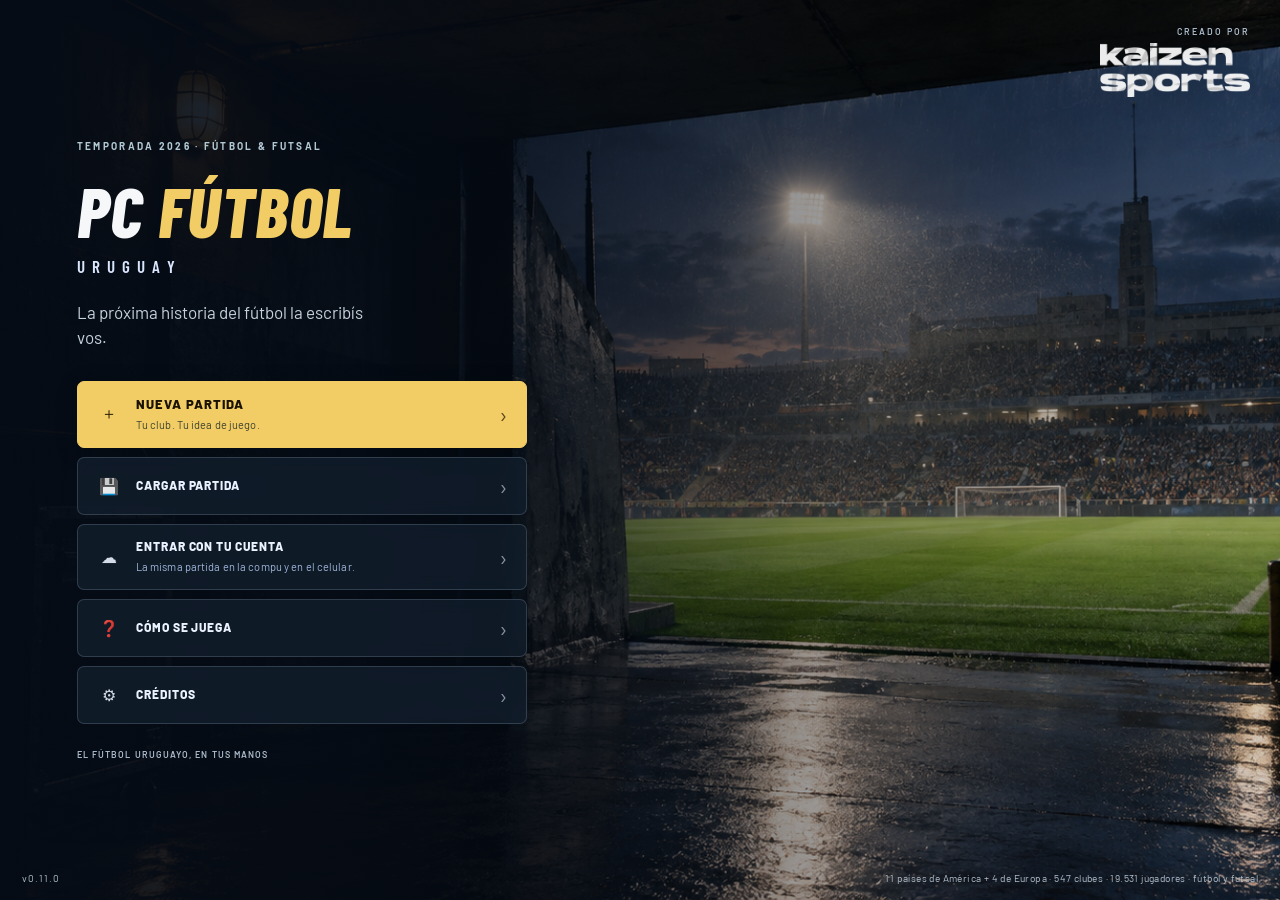
==== commit dfe7546a: "Publicar PC Fútbol Uruguay 0.11.0" ====
--- a/index.html
+++ b/index.html
@@ -6,8 +6,8 @@
 <title>PC Fútbol Uruguay</title>
 <link rel="preconnect" href="https://fonts.googleapis.com"><link rel="stylesheet" href="https://fonts.googleapis.com/css2?family=Barlow+Condensed:wght@600;700;800&family=Barlow:wght@400;500;600;700&display=swap">
 <link rel="icon" href="data:image/svg+xml,<svg xmlns='http://www.w3.org/2000/svg' viewBox='0 0 100 100'><circle cx='50' cy='50' r='45' fill='%23f5c400' stroke='%23000' stroke-width='6'/><text x='50' y='64' font-size='42' text-anchor='middle' font-family='Arial' font-weight='bold'>PC</text></svg>" />
-  <script type="module" crossorigin src="./assets/index-DeI9geQM.js"></script>
-  <link rel="stylesheet" crossorigin href="./assets/index-DGNiazKF.css">
+  <script type="module" crossorigin src="./assets/index-CpMGN3ot.js"></script>
+  <link rel="stylesheet" crossorigin href="./assets/index-DPi7a3us.css">
 </head>
 <body>
 <div id="app"><div role="status" style="height:100vh;display:grid;place-content:center;background:#090f18;color:#f2cc65;font-family:Arial,sans-serif;text-align:center"><strong style="font-size:28px;letter-spacing:2px">PC FÚTBOL</strong><p style="color:#b4c1d0;font-size:13px">Entrando al juego…</p></div></div>
--- a/assets/index-DPi7a3us.css
+++ b/assets/index-DPi7a3us.css
@@ -0,0 +1 @@
+:root{--bg:#070f1f;--bg2:#0c1b36;--panel:#12264a;--panel2:#0d1f3f;--line:#25416f;--hi:#4b78c8;--text:#e6edff;--muted:#8fa4cf;--accent:#f5c400;--accent2:#ff8a00;--green:#39c25a;--red:#ff4d4d;--sel:#2c5cb8;--font:"Barlow","Segoe UI",Tahoma,Arial,sans-serif;--display:"Barlow Condensed","Arial Narrow",Arial,sans-serif;--ease:cubic-bezier(.2,.8,.2,1)}*{box-sizing:border-box}html,body{margin:0;height:100%;background:var(--bg);color:var(--text);font-family:var(--font);font-size:13.5px;overflow:hidden;-webkit-font-smoothing:antialiased}#app{height:100vh;display:flex;flex-direction:column}button{font-family:var(--font);font-size:12px;cursor:pointer}.btn{background:linear-gradient(#4f82d6,#2b4f96);border:1px solid #7ea3e6;border-bottom-color:#17305e;border-right-color:#17305e;color:#fff;padding:6px 14px;text-transform:uppercase;letter-spacing:.06em;font-weight:600;border-radius:2px;text-shadow:0 1px 0 #000}.btn:hover{background:linear-gradient(#6a9aeb,#3a63b3)}.btn:active{background:#243f78}.btn:disabled{opacity:.45;cursor:default}.btn.accent{background:linear-gradient(#ffd83a,#d99a00);color:#1a1200;border-color:#ffe98a;border-bottom-color:#7a5200;border-right-color:#7a5200;text-shadow:none}.btn.accent:hover{background:linear-gradient(#ffe36a,#eeb000)}.btn.small{padding:3px 8px;font-size:11px}.btn.danger{background:linear-gradient(#d8484f,#8a1f24);border-color:#f08080}.btn.ghost{background:transparent;border:1px solid var(--line);color:var(--muted)}.btn.ghost:hover{color:#fff;border-color:var(--hi)}select,input[type=text],input[type=number]{background:#071427;color:var(--text);border:1px solid var(--line);padding:4px 6px;font-family:var(--font);font-size:12px;border-radius:2px}input[type=range]{accent-color:var(--accent)}.topbar{height:52px;display:flex;align-items:center;gap:18px;padding:0 14px;background:linear-gradient(#1c3a70,#0b1d3a);border-bottom:2px solid #000;box-shadow:0 2px #3a5f9d}.logo{font-family:var(--display);font-weight:800;font-size:26px;letter-spacing:.04em;color:var(--accent);text-shadow:2px 2px 0 #000,0 0 12px rgba(245,196,0,.35);font-style:italic}.logo span{color:#fff;font-weight:300;font-style:normal;font-size:16px;margin-left:6px;letter-spacing:.2em}.topinfo{display:flex;gap:22px;margin-left:auto;font-size:12px}.topinfo b{color:#fff}.topinfo .lbl{color:var(--muted);font-size:10px;text-transform:uppercase;letter-spacing:.1em;display:block}.frame{flex:1;display:flex;min-height:0}.sidenav{width:170px;background:linear-gradient(90deg,#0e2246,#0a1a36);border-right:1px solid #000;display:flex;flex-direction:column;padding:8px 0}.sidenav button{background:none;border:0;border-left:4px solid transparent;color:var(--muted);text-align:left;padding:9px 12px;font-size:12px;text-transform:uppercase;letter-spacing:.08em;display:flex;align-items:center;gap:9px}.sidenav button .ic{width:18px;text-align:center;font-size:14px;opacity:.9}.sidenav button:hover{color:#fff;background:#ffffff0a}.sidenav button.active{color:var(--accent);border-left-color:var(--accent);background:linear-gradient(90deg,rgba(245,196,0,.14),transparent)}.sidenav .badge{margin-left:auto;background:var(--accent2);color:#000;border-radius:9px;padding:0 6px;font-size:10px;font-weight:700}.sidenav .spacer{flex:1}.main{flex:1;min-width:0;overflow:auto;padding:12px 14px;background:radial-gradient(1200px 500px at 50% -100px,#183566,var(--bg) 70%)}.bottombar{height:44px;display:flex;align-items:center;gap:12px;padding:0 14px;background:linear-gradient(#0b1d3a,#071226);border-top:1px solid #2b4a80}.bottombar .status{color:var(--muted);font-size:12px;flex:1;white-space:nowrap;overflow:hidden;text-overflow:ellipsis}.panel{background:linear-gradient(#152d5a,#0f2247);border:1px solid var(--line);box-shadow:inset 0 1px #ffffff12,0 6px 18px #00000059;margin-bottom:12px;animation:rise .4s var(--ease) both}.panel>h3{margin:0;padding:7px 12px;font-family:var(--display);font-size:14px;background:linear-gradient(#2a4f8f,#1b3a6d);border-bottom:1px solid #000;color:var(--accent);font-size:12px;text-transform:uppercase;letter-spacing:.14em;font-weight:700;display:flex;align-items:center;gap:8px}.panel>h3 .right{margin-left:auto;display:flex;gap:6px;font-weight:400;text-transform:none;letter-spacing:0}.panel .body{padding:10px}.grid2{display:grid;grid-template-columns:1fr 1fr;gap:12px}.grid4{display:grid;grid-template-columns:repeat(4,1fr);gap:12px}.grid3{display:grid;grid-template-columns:1fr 1fr 1fr;gap:12px}.grid-2-1{display:grid;grid-template-columns:2fr 1fr;gap:12px}.grid-1-2{display:grid;grid-template-columns:1fr 2fr;gap:12px}.row{display:flex;gap:8px;align-items:center;flex-wrap:wrap}.col{display:flex;flex-direction:column;gap:6px}h1.title{font-family:var(--display);font-size:26px;margin:0 0 12px;color:#fff;text-transform:uppercase;letter-spacing:.08em;font-weight:800;text-shadow:2px 2px 0 #000;display:flex;align-items:center;gap:10px;animation:rise .35s var(--ease)}h1.title small{color:var(--muted);font-size:12px;letter-spacing:.1em;margin-left:10px;font-weight:400}table.t{width:100%;border-collapse:collapse;font-size:12px}table.t th{background:#0a1a36;color:var(--muted);text-transform:uppercase;font-size:10px;letter-spacing:.08em;padding:5px 6px;text-align:left;border-bottom:1px solid var(--line);cursor:pointer;white-space:nowrap;position:sticky;top:0}table.t th.num,table.t td.num{text-align:right}table.t th.c,table.t td.c{text-align:center}table.t td{padding:4px 6px;border-bottom:1px solid rgba(255,255,255,.05);white-space:nowrap}table.t tr:nth-child(2n) td{background:#ffffff06}table.t tr.click:hover td{background:#22447d}table.t tr.sel td{background:var(--sel)!important;color:#fff}table.t tr.me td{background:#f5c4001f;font-weight:700}table.t tr.zone-g td:first-child{border-left:3px solid var(--green)}table.t tr.zone-b td:first-child{border-left:3px solid #4b9ef5}table.t tr.zone-r td:first-child{border-left:3px solid var(--red)}table.t tr.zone-y td:first-child{border-left:3px solid var(--accent)}.attr{display:inline-block;min-width:22px;text-align:center;padding:1px 3px;border-radius:2px;font-weight:700;font-size:11px;color:#000}.a1{background:#8e1b1b;color:#fff}.a2{background:#d94d2a}.a3{background:#f0a030}.a4{background:#f5d040}.a5{background:#b8e04a}.a6{background:#5cd65c}.a7{background:#2ee08a}.a8{background:#26d6f5}.pos{display:inline-block;min-width:32px;text-align:center;font-size:10px;font-weight:700;padding:1px 4px;border-radius:2px;background:#333;color:#fff}.pos.POR{background:#c9a400;color:#000}.pos.DEF{background:#2d7be0}.pos.MED{background:#2aa66b}.pos.DEL{background:#d43b3b}.shield{display:inline-flex;align-items:center;justify-content:center;width:22px;height:22px;border-radius:50%;font-size:8px;font-weight:800;border:2px solid #000;margin-right:6px;vertical-align:middle;letter-spacing:0;flex:none}.shield.big{width:64px;height:64px;font-size:16px;border-width:3px;box-shadow:0 3px 8px #0009}.tabs{display:flex;gap:2px;margin-bottom:8px;flex-wrap:wrap}.tabs button{background:#0d2043;border:1px solid var(--line);border-bottom:0;color:var(--muted);padding:6px 12px;text-transform:uppercase;font-size:11px;letter-spacing:.08em}.tabs button.active{background:linear-gradient(#2c5cb8,#1c3d80);color:#fff;border-color:var(--hi)}.tabs button:hover{color:#fff}.kv{display:grid;grid-template-columns:auto 1fr;gap:3px 12px;font-size:12px}.kv .k{color:var(--muted);text-transform:uppercase;font-size:10px;letter-spacing:.08em;padding-top:2px}.bar{height:8px;background:#071427;border:1px solid #1e3560;border-radius:2px;overflow:hidden;position:relative}.bar>i{display:block;height:100%;background:linear-gradient(90deg,#39c25a,#a8e04a)}.bar.warn>i{background:linear-gradient(90deg,#e0a030,#f5d040)}.bar.bad>i{background:linear-gradient(90deg,#c22,#f66)}.news{border-left:3px solid var(--line);padding:6px 10px;margin-bottom:6px;background:#0003}.news.important{border-left-color:var(--accent)}.news h4{margin:0 0 3px;font-size:12px;color:#fff}.news .d{color:var(--muted);font-size:10px;text-transform:uppercase;letter-spacing:.1em}.news p{margin:3px 0 0;color:#c6d3f0;font-size:12px;line-height:1.4}.news.partido{border-left-color:#4b9ef5}.news.fichaje{border-left-color:#39c25a}.news.lesion{border-left-color:#ff4d4d}.news.directiva{border-left-color:var(--accent2)}.news.copa{border-left-color:#c084fc}.money{font-variant-numeric:tabular-nums}.pos-num{color:var(--muted)}.green{color:var(--green)}.red{color:var(--red)}.muted{color:var(--muted)}.accent{color:var(--accent)}.center{text-align:center}.small{font-size:11px}.nowrap{white-space:nowrap}.modal-bg{position:fixed;inset:0;background:#000000a6;display:flex;align-items:center;justify-content:center;z-index:50}.modal{background:linear-gradient(#173468,#0e2449);border:1px solid var(--hi);box-shadow:0 10px 40px #000;min-width:420px;max-width:92vw;max-height:90vh;overflow:auto}.modal>h3{margin:0;padding:8px 12px;background:linear-gradient(#2a4f8f,#1b3a6d);color:var(--accent);text-transform:uppercase;letter-spacing:.12em;font-size:12px;display:flex;align-items:center}.modal>h3 .x{margin-left:auto;background:none;border:0;color:#fff;font-size:16px}.modal .body{padding:12px}.toast{position:fixed;bottom:56px;right:16px;background:#1b3a6d;border:1px solid var(--accent);color:#fff;padding:10px 14px;z-index:60;box-shadow:0 4px 16px #000;max-width:380px;animation:fade .3s}@keyframes fade{0%{opacity:0;transform:translateY(8px)}to{opacity:1}}.menu-screen:before{content:"";position:absolute;inset:0;background:repeating-linear-gradient(0deg,rgba(255,255,255,.025) 0 1px,transparent 1px 3px);pointer-events:none}.menu-btns .btn{padding:12px;font-size:14px}.club-grid{display:grid;grid-template-columns:repeat(auto-fill,minmax(150px,1fr));gap:8px}.club-card{background:#0d2043;border:1px solid var(--line);padding:8px;cursor:pointer;display:flex;align-items:center;gap:8px}.club-card:hover{border-color:var(--hi);background:#16305c}.club-card.sel{border-color:var(--accent);background:#1d3d75;box-shadow:0 0 0 1px var(--accent)}.club-card b{font-size:12px;display:block}.club-card small{color:var(--muted);font-size:10px}.pitch{position:relative;background:linear-gradient(#2c8b3c,#237a32);border:2px solid #fff;aspect-ratio:105/68;width:100%;background-image:repeating-linear-gradient(90deg,rgba(255,255,255,.05) 0 9.09%,transparent 9.09% 18.18%)}.pitch .line{position:absolute;border:1px solid rgba(255,255,255,.8)}.slot{position:absolute;width:46px;height:46px;margin:-23px 0 0 -23px;border-radius:50%;border:2px solid #000;display:flex;flex-direction:column;align-items:center;justify-content:center;cursor:pointer;font-size:9px;font-weight:700;box-shadow:0 2px 6px #0009;text-shadow:0 1px 1px rgba(0,0,0,.8)}.slot.sel{outline:3px solid var(--accent)}.slot .n{font-size:14px;line-height:1}.slot .nm{max-width:60px;overflow:hidden;text-overflow:ellipsis;white-space:nowrap;position:absolute;top:47px;background:#000000b3;padding:1px 4px;border-radius:2px;font-weight:600;font-size:9px;color:#fff}.match-wrap{display:grid;grid-template-columns:1fr 330px;gap:12px;height:calc(100vh - 140px)}.match-left{display:flex;flex-direction:column;min-height:0}.scoreboard{display:flex;align-items:center;justify-content:center;gap:20px;padding:8px 14px;background:linear-gradient(#0a1a36,#071226);border:1px solid var(--line);font-size:20px;font-weight:700;margin-bottom:8px;font-family:var(--display);letter-spacing:.03em}.scoreboard .score{font-size:38px;transition:transform .2s var(--ease);color:var(--accent);min-width:110px;text-align:center;font-variant-numeric:tabular-nums}.scoreboard .clock{font-size:14px;color:#fff;background:#000;padding:2px 8px;border-radius:2px;font-variant-numeric:tabular-nums}.scoreboard .team{flex:1;text-align:center;display:flex;align-items:center;gap:8px;justify-content:center}canvas.pitch2d{width:100%;height:auto;background:#1e6b2e;border:2px solid #cfd8ea;display:block;image-rendering:auto}.match-controls{display:flex;gap:6px;align-items:center;padding:8px 0}.match-controls .speed button.active{background:linear-gradient(#ffd83a,#d99a00);color:#000}.commentary{flex:1;overflow:auto;background:#040b18;border:1px solid var(--line);padding:6px 8px;font-size:12px;min-height:80px}.commentary div{padding:2px 0;border-bottom:1px solid rgba(255,255,255,.04)}.commentary .goal{color:var(--accent);font-weight:700}.commentary .yellow{color:#f5d040}.commentary .red{color:var(--red)}.commentary .min{color:var(--muted);display:inline-block;width:32px}.match-right{display:flex;flex-direction:column;gap:8px;min-height:0;overflow:auto}.lineup-list{font-size:11px}.lineup-list div{display:flex;gap:6px;padding:2px 4px;border-bottom:1px solid rgba(255,255,255,.04);align-items:center}.lineup-list .num{width:20px;color:var(--muted);text-align:right}.lineup-list .rt{margin-left:auto;font-weight:700}.lineup-list .fit{width:40px;height:5px}.lineup-list div.click{cursor:pointer}.lineup-list div.click:hover{background:#22447d}.lineup-list div.sel{background:var(--sel)}.statrow{display:grid;grid-template-columns:40px 1fr 40px;gap:6px;align-items:center;font-size:11px;margin:2px 0}.statrow .lbl{text-align:center;color:var(--muted);text-transform:uppercase;font-size:9px;letter-spacing:.1em}.statrow .l{text-align:right}.statbar{display:flex;height:6px;background:#071427}.statbar i{display:block;height:100%}.cal{display:grid;grid-template-columns:repeat(7,1fr);gap:3px}.cal .d{background:#0d2043;border:1px solid #1e3560;min-height:62px;padding:3px;font-size:10px}.cal .d.today{border-color:var(--accent);box-shadow:inset 0 0 0 1px var(--accent)}.cal .d .n{color:var(--muted)}.cal .d .fx{background:#1d3d75;margin-top:2px;padding:1px 3px;border-radius:2px;font-size:9px;white-space:nowrap;overflow:hidden;text-overflow:ellipsis}.cal .d .fx.me{background:#7a5200;color:#fff}.cal .d .fx.played{opacity:.7}.cal .head{color:var(--accent);text-transform:uppercase;font-size:10px;text-align:center;letter-spacing:.1em}.sort-ind{color:var(--accent)}.stars{color:var(--accent);letter-spacing:1px}.trophy{display:inline-block;padding:2px 6px;background:#3a2e00;border:1px solid var(--accent);color:var(--accent);border-radius:2px;font-size:10px;margin:2px}.result-list div{display:grid;grid-template-columns:1fr 50px 1fr;gap:6px;padding:3px 4px;border-bottom:1px solid rgba(255,255,255,.05);font-size:12px;align-items:center}.result-list .h{text-align:right}.result-list .s{text-align:center;font-weight:700;background:#000;border-radius:2px;padding:1px 0;color:var(--accent)}.result-list div.me{background:#f5c4001a}.result-list div.click{cursor:pointer}.result-list div.click:hover{background:#22447d}.hint{color:var(--muted);font-size:11px;font-style:italic}.form-row{display:grid;grid-template-columns:140px 1fr;gap:8px;align-items:center;margin-bottom:8px}.form-row label{color:var(--muted);text-transform:uppercase;font-size:10px;letter-spacing:.08em}.chip{display:inline-block;padding:1px 6px;border-radius:2px;font-size:10px;font-weight:700;background:#233;border:1px solid #456}.chip.w{background:#1f6b2e;border-color:#39c25a}.chip.d{background:#5a5a1a;border-color:#c9c94a}.chip.l{background:#6b1f1f;border-color:#ff4d4d}::-webkit-scrollbar{width:10px;height:10px}::-webkit-scrollbar-track{background:#071226}::-webkit-scrollbar-thumb{background:#2b4a80;border:2px solid #071226;border-radius:5px}@media (max-width:1100px){.match-wrap{grid-template-columns:1fr}.grid3{grid-template-columns:1fr 1fr}}.scorers-line{display:flex;justify-content:space-between;font-size:11px;color:var(--muted);padding:0 10px 6px;min-height:16px}.scorers-line .a{text-align:right}.scoreboard.has-sheet{margin-bottom:0;border-bottom:0}.scoresheet{display:grid;grid-template-columns:1fr 1fr;gap:6px 20px;padding:10px 18px 12px;background:linear-gradient(#071226,#050e1f);border:1px solid var(--line);border-top:1px solid rgba(255,255,255,.07);margin-bottom:8px;font-size:13px}.scoresheet .a{justify-self:end}.scoresheet .goal-line{display:flex;align-items:baseline;gap:6px;padding:2px 0;line-height:1.35}.scoresheet .a .goal-line{flex-direction:row-reverse}.scoresheet .goal-line .ball{font-size:10px;opacity:.75}.scoresheet .goal-line b{font-weight:700}.scoresheet .goal-line .mins{color:var(--muted);font-variant-numeric:tabular-nums}.goal-flash{position:absolute;inset:0;display:flex;align-items:center;justify-content:center;font-size:72px;font-weight:900;font-style:italic;text-shadow:4px 4px 0 #000,0 0 30px rgba(0,0,0,.6);pointer-events:none;animation:goalpop .5s ease-out;letter-spacing:.05em}@keyframes goalpop{0%{transform:scale(.4);opacity:0}to{transform:scale(1);opacity:1}}.goal-flash[hidden]{display:none}.progress-text{color:var(--muted);font-size:12px}@keyframes rise{0%{opacity:0;transform:translateY(6px)}to{opacity:1;transform:none}}@keyframes pop{0%{transform:scale(1)}40%{transform:scale(1.25)}to{transform:scale(1)}}.score.pop{animation:pop .5s var(--ease)}.btn{transition:background .15s,transform .1s var(--ease),box-shadow .15s}.btn:hover{box-shadow:0 3px 10px #0006;transform:translateY(-1px)}.btn:active{transform:translateY(0)}.sidenav button{transition:color .15s,background .15s,border-color .15s}table.t tr.click td{transition:background .12s}.club-card{transition:transform .15s var(--ease),border-color .15s,background .15s}.club-card:hover{transform:translateY(-2px)}.slot{transition:transform .15s var(--ease),box-shadow .15s}.slot:hover{transform:scale(1.08);z-index:2}.shield{background-image:linear-gradient(160deg,#ffffff59,#fff0 55%);box-shadow:0 1px 3px #00000080}.bar>i{transition:width .4s var(--ease)}.news{animation:rise .3s var(--ease) both}.toast{animation:rise .3s var(--ease)}.main>*{animation:rise .3s var(--ease)}.topbar{border-bottom:1px solid #1e3a68;box-shadow:0 2px 10px #0006}.kv .k,table.t th{font-family:var(--display);font-size:11px;letter-spacing:.1em}.tabs button{font-family:var(--display);font-size:12.5px;letter-spacing:.08em;transition:color .15s,background .15s}.sidenav button{font-family:var(--display);font-size:13.5px;letter-spacing:.1em}@media (prefers-reduced-motion: reduce){*{animation:none!important;transition:none!important}}.pitch.court{background:linear-gradient(#d9a45b,#c78d47);border:2px solid #fff;aspect-ratio:2/1;background-image:repeating-linear-gradient(90deg,rgba(120,70,20,.15) 0 2.5%,transparent 2.5% 5%)}.pitch.court:before{content:"";position:absolute;left:50%;top:0;bottom:0;border-left:2px solid #fff}.pitch.court:after{content:"";position:absolute;left:50%;top:50%;width:15%;aspect-ratio:1;border:2px solid #fff;border-radius:50%;transform:translate(-50%,-50%)}.club-link{cursor:pointer}.club-link:hover{color:var(--accent);text-decoration:underline}@keyframes slideIn{0%{opacity:0;transform:translate(18px)}to{opacity:1;transform:none}}@keyframes slideInBack{0%{opacity:0;transform:translate(-18px)}to{opacity:1;transform:none}}@keyframes cardSpin{0%{transform:rotateY(90deg) scale(.6);opacity:0}60%{transform:rotateY(-10deg) scale(1.1);opacity:1}to{transform:none;opacity:1}}@keyframes scorerIn{0%{opacity:0;transform:translateY(24px) scale(.95)}to{opacity:1;transform:none}}@keyframes pulseRing{0%{box-shadow:0 0 #ffd83a8c}70%{box-shadow:0 0 0 14px #ffd83a00}to{box-shadow:0 0 #ffd83a00}}@keyframes flashRow{0%{background:#ffd83a47}to{background:transparent}}.screen-in{animation:slideIn .22s var(--ease) both}.screen-back{animation:slideInBack .22s var(--ease) both}.stagger>*{animation:rise .28s var(--ease) both}.stagger>*:nth-child(1){animation-delay:.02s}.stagger>*:nth-child(2){animation-delay:.06s}.stagger>*:nth-child(3){animation-delay:.1s}.stagger>*:nth-child(4){animation-delay:.14s}.stagger>*:nth-child(5){animation-delay:.18s}.stagger>*:nth-child(n+6){animation-delay:.22s}.scorer-card{position:absolute;left:50%;bottom:14px;transform:translate(-50%);background:linear-gradient(180deg,#0a142cf5,#060c1cf5);border:1px solid var(--accent);border-radius:6px;padding:8px 16px;display:flex;gap:10px;align-items:center;animation:scorerIn .35s var(--ease) both;z-index:6;box-shadow:0 8px 30px #0009}.scorer-card .g{font-family:var(--display);font-size:22px;color:var(--accent);font-style:italic}.scorer-card .n{font-weight:700;font-size:15px}.scorer-card .m{color:var(--muted);font-size:12px}.card-pop{position:absolute;left:50%;top:38%;width:34px;height:46px;border-radius:3px;transform:translate(-50%,-50%);animation:cardSpin .5s var(--ease) both;z-index:6;box-shadow:0 6px 20px #00000080}.card-pop.y{background:#f5c400}.card-pop.r{background:#e30613}.pp-on{animation:pulseRing 1.4s ease-out infinite}.timeout-overlay{position:absolute;inset:0;background:#040a188c;display:flex;align-items:center;justify-content:center;z-index:5;animation:fade .25s var(--ease) both;font-family:var(--display);font-size:26px;letter-spacing:.1em;color:#fff}table.t tr.flash td{animation:flashRow .8s var(--ease) both}.num-anim{font-variant-numeric:tabular-nums}.pitch2d{transition:filter .2s var(--ease)}.pitch2d.goal{filter:brightness(1.25) saturate(1.15)}.week-plan{display:grid;grid-template-columns:repeat(5,1fr);gap:8px;margin-bottom:10px}.week-plan .day{display:flex;flex-direction:column;gap:4px;background:#ffffff08;border:1px solid var(--line);border-radius:4px;padding:8px}.week-plan .day b{font-family:var(--display);font-size:12px;letter-spacing:.06em;color:var(--accent)}.week-plan .day select{width:100%}.week-plan .day .hint{font-size:10.5px;line-height:1.25}@media (max-width:1100px){.week-plan{grid-template-columns:repeat(2,1fr)}}.pers-tag{display:inline-flex;align-items:center;gap:4px;font-size:11px;font-weight:700;padding:1px 7px;border-radius:2px;border:1px solid var(--line);color:var(--muted);white-space:nowrap}.pers-tag.lider{color:#f0c14b;border-color:#7a5f14;background:#f0c14b12}.pers-tag.veterano{color:#c9a227;border-color:#6b5512;background:#c9a22712}.pers-tag.ambicioso{color:#6fbf73;border-color:#2f5c33;background:#6fbf7312}.pers-tag.temperamental{color:#e2705a;border-color:#6b2f26;background:#e2705a12}.pers-tag.inseguro{color:#8fa6c4;border-color:#33475e;background:#8fa6c412}.pers-tag.profesional{color:#9fb3c8;border-color:#345}.pers-tag.tranquilo{color:#8f9aa6;border-color:#3a444e}.talk-line{font-style:italic;color:var(--muted)}.talk-opt{display:block;width:100%;text-align:left;margin-bottom:6px}.talk-opt b{display:block}.talk-done{border:1px solid var(--line);border-left:3px solid var(--accent);padding:6px 10px;background:#ffffff06}.press-q{border-left:3px solid var(--accent);padding:8px 12px;margin-bottom:12px;background:#ffffff05}.press-q .outlet{font-size:11px;letter-spacing:.08em;text-transform:uppercase;color:var(--accent);font-weight:700}.press-q h4{margin:2px 0 8px}.xi{display:flex;flex-direction:column;gap:8px}.xi-line{display:flex;align-items:center;gap:8px;flex-wrap:wrap}.xi-line .g{font-size:11px;font-weight:700;color:var(--muted);width:34px}.xi-p{display:inline-flex;gap:6px;align-items:center;border:1px solid var(--line);padding:3px 9px;border-radius:2px;cursor:pointer;font-size:12px}.xi-p:hover{border-color:var(--accent)}.btn.accent .hint,.talk-opt.accent .hint{color:#0009}a{color:var(--accent);text-decoration:none}a:hover{text-decoration:underline}a.red{color:var(--red)}ul.guia{margin:0;padding-left:18px;display:flex;flex-direction:column;gap:7px}ul.guia li{line-height:1.45}.news.linked{cursor:pointer;transition:border-color .15s var(--ease),background .15s var(--ease)}.news.linked:hover{border-color:var(--accent);background:#ffffff08}.news .d .go{float:right;color:var(--accent);font-weight:700}.toast.linked{cursor:pointer;border-color:var(--accent)}.toast .go{color:var(--accent);font-weight:700}.cele-bg{position:fixed;inset:0;z-index:2000;display:flex;align-items:center;justify-content:center;overflow:hidden;animation:fadeIn .35s var(--ease)}.cele-bg.bueno{background:radial-gradient(circle at 50% 35%,#1b3a72e6,#050b18f2)}.cele-bg.malo{background:radial-gradient(circle at 50% 35%,#3a1b1be6,#0b0505f2)}.cele-card{position:relative;text-align:center;max-width:620px;padding:28px 34px;background:var(--panel);border:1px solid var(--line);border-top:3px solid var(--accent);box-shadow:0 24px 70px #000a;animation:celeIn .55s var(--ease) both}.cele-bg.malo .cele-card{border-top-color:var(--red)}.cele-icon{font-size:52px;line-height:1;animation:celePop .7s var(--ease) both .15s}.cele-shield{margin:8px 0 4px}.cele-card h1{font-family:var(--display);font-size:44px;letter-spacing:.04em;margin:6px 0 2px;color:var(--accent)}.cele-bg.malo .cele-card h1{color:var(--red)}.cele-card h2{font-size:15px;font-weight:600;color:var(--text);margin:0 0 16px}.cele-lines{display:flex;flex-direction:column;gap:9px;text-align:left;margin-bottom:18px}.cele-line{border-left:3px solid var(--accent);padding:6px 12px;background:#ffffff08;animation:celeLine .45s var(--ease) both}.cele-bg.malo .cele-line{border-left-color:var(--red)}.cele-line b{display:block;font-size:11px;letter-spacing:.08em;text-transform:uppercase;color:var(--accent)}.cele-bg.malo .cele-line b{color:var(--red)}.cele-line span{font-size:13px;line-height:1.45}.cele-btn{min-width:180px}.papel{position:absolute;top:-14px;width:8px;height:14px;opacity:.9;animation-name:caer;animation-timing-function:linear;animation-iteration-count:infinite}@keyframes caer{0%{transform:translateY(-20px) rotate(0)}to{transform:translateY(105vh) rotate(720deg)}}@keyframes celeIn{0%{opacity:0;transform:translateY(26px) scale(.94)}to{opacity:1;transform:none}}@keyframes celePop{0%{transform:scale(0) rotate(-40deg)}70%{transform:scale(1.25) rotate(8deg)}to{transform:scale(1) rotate(0)}}@keyframes celeLine{0%{opacity:0;transform:translate(-14px)}to{opacity:1;transform:none}}@keyframes fadeIn{0%{opacity:0}to{opacity:1}}.ptip{position:fixed;z-index:3000;pointer-events:none;background:var(--panel);border:1px solid var(--hi);box-shadow:0 12px 34px #000a;padding:10px 12px;min-width:250px;max-width:300px}.ptip .nm{font-weight:800;font-size:13px;margin-bottom:1px}.ptip .sub{font-size:11px;color:var(--muted);margin-bottom:8px}.ptip .at{display:grid;grid-template-columns:auto 30px 1fr;gap:3px 7px;align-items:center;font-size:11px}.ptip .at .lb{color:var(--muted)}.ptip .at .bar{height:5px}.ptip .fs{display:flex;gap:10px;margin-top:8px;font-size:11px;color:var(--muted)}.ptip .warn-fit{color:var(--red)}.pitch .slot .md{position:absolute;top:-7px;right:-10px;background:#04101f;color:var(--accent);border:1px solid var(--accent);border-radius:2px;font-size:10px;font-weight:800;padding:0 4px;line-height:14px;box-shadow:0 2px 6px #000a}.main[data-screen]{position:relative;background-repeat:no-repeat;background-size:cover;background-position:center}.main[data-screen]:before{content:"";position:absolute;inset:0;pointer-events:none;background:linear-gradient(180deg,#070f1fdd,#070f1fc4 45%,#070f1fe8);z-index:0}.main[data-screen]>*{position:relative;z-index:1}.main[data-screen=office]{--screen-image:url(../fondos/oficina.jpg)}.main[data-screen=squad]{--screen-image:url(../fondos/vestuario.jpg)}.main[data-screen=tactics]{--screen-image:url(../fondos/tactica.jpg)}.main[data-screen=league]{--screen-image:url(../fondos/competiciones.jpg)}.main[data-screen=calendar]{--screen-image:url(../fondos/calendario.jpg)}.main[data-screen=transfers]{--screen-image:url(../fondos/fichajes.jpg)}.main[data-screen=training]{--screen-image:url(../fondos/entrenamiento.jpg)}.main[data-screen=dressing]{--screen-image:url(../fondos/vestuario2.jpg)}.main[data-screen=finance]{--screen-image:url(../fondos/finanzas.jpg)}.main[data-screen=club]{--screen-image:url(../fondos/estadio.jpg)}.main[data-screen=nation]{--screen-image:url(../fondos/seleccion.jpg)}.main[data-screen=news]{--screen-image:url(../fondos/prensa.jpg)}.main[data-screen=guide]{--screen-image:url(../fondos/guia.jpg)}.main[data-screen=sacked]{--screen-image:url(../fondos/carrera.jpg)}.main[data-screen=hinchada]{--screen-image:url(../fondos/hinchada.jpg)}.menu-screen{position:relative;height:100vh;display:flex;align-items:center;justify-content:center;background:#050b18 url(../fondos/menu.jpg) center/cover no-repeat;overflow:hidden}.menu-screen:before{content:"";position:absolute;inset:0;background:radial-gradient(ellipse at 50% 45%,#0a1830b0,#050b18e8 62%,#03070f)}.menu-inner{position:relative;z-index:1;display:flex;flex-direction:column;align-items:center;width:min(520px,92vw)}.menu-logo{font-family:var(--display);font-size:clamp(46px,7.4vw,86px);font-weight:800;font-style:italic;letter-spacing:.01em;line-height:.95;display:flex;gap:.22em;filter:drop-shadow(0 6px 18px #000c)}.menu-logo .pc{background:linear-gradient(#fff 8%,#cfe0f5 42%,#7d95b8 62%,#eef4ff);-webkit-background-clip:text;background-clip:text;color:transparent}.menu-logo .fu{background:linear-gradient(#fff2b0 6%,#ffd83a 38%,#e09a00 66%,#ffe98a);-webkit-background-clip:text;background-clip:text;color:transparent}.menu-uy{display:flex;align-items:center;justify-content:center;gap:14px;width:100%;margin:4px 0 26px;color:#dbe7ff;font-family:var(--display);font-size:clamp(15px,1.9vw,22px);letter-spacing:.52em;text-indent:.52em;font-weight:600}.menu-uy i{flex:1 1 60px;height:2px;background:linear-gradient(90deg,transparent,var(--accent));max-width:70px}.menu-uy i:last-child{background:linear-gradient(90deg,var(--accent),transparent)}.menu-btns{display:flex;flex-direction:column;gap:11px;width:100%}.mbtn{display:flex;align-items:center;gap:14px;width:100%;padding:13px 18px;cursor:pointer;text-align:left;font-family:var(--font);color:#eaf1ff;background:linear-gradient(#22406f,#12274d);border:1px solid #3c68ad;border-bottom-color:#0d1c38;box-shadow:0 6px 18px #0007,inset 0 1px #fff2;transition:transform .12s var(--ease),filter .12s var(--ease)}.mbtn:hover{filter:brightness(1.22);transform:translate(3px)}.mbtn .ic{width:26px;text-align:center;font-size:16px;opacity:.9}.mbtn .tx{flex:1;display:flex;flex-direction:column;line-height:1.15}.mbtn .tx b{font-size:14px;letter-spacing:.1em;font-weight:800}.mbtn .tx small{font-size:11px;letter-spacing:.06em;color:#9fb6da;margin-top:2px}.mbtn .ch{font-size:22px;opacity:.55}.mbtn.pri{background:linear-gradient(#ffd83a,#d99a00);border-color:#ffe98a;border-bottom-color:#7a5200;color:#1a1200;box-shadow:0 8px 26px #f5c40033,inset 0 1px #fff7}.mbtn.pri .tx b{font-size:15px}.mbtn.pri .ch{opacity:.7}.menu-tag{display:flex;align-items:center;gap:14px;margin-top:30px;width:100%;color:#cddcf5;font-size:11.5px;letter-spacing:.24em;font-weight:600}.menu-tag i{flex:1;height:1px;background:linear-gradient(90deg,transparent,var(--accent))}.menu-tag i:last-child{background:linear-gradient(90deg,var(--accent),transparent)}.menu-ver{position:absolute;left:22px;bottom:16px;z-index:1}.menu-ver{color:#5f78a4;font-size:11px;letter-spacing:.1em}.menu-foot{position:absolute;right:22px;bottom:16px;z-index:1;color:#5f78a4;font-size:11px;letter-spacing:.04em}@media (max-width:640px){.menu-foot{display:none}}.scorer-card .as{font-size:11px;color:var(--muted);margin-top:2px}.scorer-card .as b{color:var(--text)}.scorer-card{border-left:4px solid var(--gol,var(--accent))}.momentum{display:flex;align-items:center;height:8px;margin:8px 0 0;border:1px solid var(--line);position:relative;background:#04101f}.momentum i{height:100%;transition:width .5s var(--ease)}.momentum .lbl{position:absolute;left:50%;transform:translate(-50%);top:-15px;font-size:9px;letter-spacing:.16em;color:var(--muted);text-transform:uppercase}.timeline{position:relative;height:20px;margin:6px 0 2px;border-bottom:1px solid var(--line)}.timeline .mk{position:absolute;top:4px;width:3px;height:11px;border-radius:1px;background:var(--muted);transform:translate(-50%)}.timeline .mk.goal{background:var(--accent);height:15px;top:2px;width:4px}.timeline .mk.yellow{background:#f5c400}.timeline .mk.red{background:var(--red)}.timeline .mk.sub{background:#4b9ef5}.timeline .mk.injury{background:#e2705a}.timeline .mk.mio{box-shadow:0 0 0 1px #fff6}.timeline .ahora{position:absolute;top:0;width:1px;height:19px;background:#fff;opacity:.6}.match-controls .btn.active{background:linear-gradient(#ffd83a,#d99a00);color:#1a1200;border-color:#ffe98a}.big-num{font-size:34px;font-weight:800;line-height:1.1;color:var(--accent)}.big-num .hint{display:block;font-size:12px;font-weight:400;color:var(--muted);margin-top:2px}@media (max-width:1100px){.grid4{grid-template-columns:1fr 1fr}}.skip-overlay{position:absolute;inset:0;display:flex;align-items:center;justify-content:center;background:#060e1c8c;color:#dfe7f5;font-size:15px;letter-spacing:.03em;pointer-events:none}.skip-overlay[hidden]{display:none}.hl-badge{position:absolute;top:36px;left:36px;background:#060e1cb8;color:#f5c400;border:1px solid rgba(245,196,0,.4);padding:3px 8px;font-size:12px;font-weight:700;letter-spacing:.04em;pointer-events:none}.hl-badge[hidden]{display:none}:root{--bg:#090f18;--bg2:#101b29;--panel:#142130;--panel2:#101c29;--line:#304052;--muted:#acb9c9;--hi:#74add4;--accent:#f2cc65;--green:#6cdda6;--red:#ff8585;--text:#edf2f7;color-scheme:dark}html,body{font-size:14px}#app{height:100dvh}:focus-visible{outline:2px solid var(--accent);outline-offset:4px}button,a,input,select{touch-action:manipulation}button{transition:background .16s ease,border-color .16s ease,box-shadow .16s ease,transform .16s ease}button:disabled{transform:none!important}.btn{background:#22394c;border:1px solid #456178;border-radius:6px;padding:9px 15px;text-shadow:none;letter-spacing:.035em;min-height:36px}.btn:hover{background:#304e64;border-color:#88b6d5}.btn:active{transform:translateY(1px)}.btn.accent{background:#f2cc65;border-color:#f2cc65;color:#151a20}.btn.accent:hover{background:#ffdf89}.btn.danger{background:#64383e;border-color:#a8646b}.btn.small{min-height:30px;padding:5px 9px}.btn.ghost{color:#b7c7d8}.btn.active{box-shadow:inset 0 -2px var(--accent);color:var(--accent)}.topbar{height:66px;flex-shrink:0;background:#0c1520;border-bottom:1px solid var(--line);box-shadow:none;padding:0 22px}.logo{font-size:24px;text-shadow:none}.logo span{font-size:12px;letter-spacing:.17em}.topinfo{gap:24px}.topinfo .lbl{margin-bottom:4px;font-size:10px}.topinfo b{font-variant-numeric:tabular-nums}.sidenav{width:190px;flex-shrink:0;background:#0d1722;border-right:1px solid #273747;padding:12px 8px;overflow-y:auto;gap:3px}.sidenav button{border-left:2px solid transparent;border-radius:5px;padding:10px;font-size:11px;letter-spacing:.055em;flex-shrink:0}.sidenav button.active{background:#233338;color:#f6d983;border-left-color:var(--accent)}.sidenav button:hover{background:#1d2c3b}.sidenav .spacer{min-height:12px}.main{padding:22px;background:#0c1520}.main[data-screen]:before{background:linear-gradient(110deg,#090f18ed,#090f18c7);position:fixed}.main[data-screen=office]{--screen-image:url(../fondos/oficina-2026.png)}.main[data-screen]>*{isolation:isolate}.panel{background:#142130f5;border-color:#304052;border-radius:9px;box-shadow:0 8px 26px #0002;overflow:hidden;margin-bottom:16px}.panel>h3{background:#182737;border-bottom:1px solid #304052;color:#c9d7e5;padding:12px 15px;font-size:11px;letter-spacing:.12em}.panel .body{padding:15px}.grid2,.grid3,.grid4,.grid-2-1,.grid-1-2{gap:16px;align-items:start}h1.title{font-size:29px;letter-spacing:.025em;text-shadow:none;margin-bottom:22px;line-height:1.15}h1.title small{line-height:1.5}.shield.big{border-radius:16px;width:58px;height:64px;box-shadow:0 4px 12px #0005}table.t{font-size:12px}table.t th{background:#101c29;padding:9px 8px;font-size:10px}table.t td{padding:8px;line-height:1.35}table.t tr.click:hover td{background:#273d50}.panel .body:has(>table){overflow-x:auto}.tabs{gap:6px;margin-bottom:14px}.tabs button{border:1px solid var(--line);border-radius:5px;padding:9px 13px;background:#142130}.tabs button.active{background:#2b3e47;border-color:#a68e51;color:#ffe198}.news{padding:10px 12px;border-radius:0 6px 6px 0;background:#09131c66}.news p{line-height:1.6}.kv{gap:8px 14px}.bar{border:0;height:6px;background:#080f17;border-radius:4px}.bar>i{background:linear-gradient(90deg,#3aaf84,#a0e1b7);transition:width .4s ease}.bottombar{min-height:64px;height:auto;flex-shrink:0;padding:12px 22px;background:#0c1520;border-top:1px solid #304052;gap:9px}.bottombar .status{font-size:12px}.modal-bg{backdrop-filter:blur(6px);padding:16px;animation:veil-in .16s ease}.modal{border:1px solid #52657a;border-radius:12px;background:#142130;box-shadow:0 24px 100px #0009;animation:dialog-in .2s var(--ease)}.modal>h3{background:#1b2d3e;padding:15px 18px;letter-spacing:.06em}.modal .body{padding:20px}.modal>h3 .x{min-width:32px;min-height:32px;border-radius:4px}.modal .body>div{max-width:100%}.toast{background:#193328;border-color:#55816a;border-radius:8px;line-height:1.5;max-width:min(430px,calc(100vw - 32px))}.menu-screen{min-height:100dvh;height:auto;flex:1;justify-content:flex-start;padding:60px max(6vw,24px);background-image:url(../fondos/tunel-2026.png);background-position:center}.menu-screen:before{background:linear-gradient(90deg,#050c16f5,#050c16d9 32%,#050c1666 62%,#050c1622)}.menu-inner{width:min(450px,100%);align-items:flex-start;animation:menu-enter .65s var(--ease)}.menu-eyebrow{color:#b2c9d4;font-size:10px;letter-spacing:.23em;margin-bottom:25px;font-weight:700}.menu-logo{font-size:clamp(48px,5.5vw,76px);filter:none}.menu-logo .pc{background:none;color:#f6f7f9}.menu-logo .fu{background:none;color:#f2cc65}.menu-uy{justify-content:flex-start;width:auto;letter-spacing:.42em;text-indent:0;margin:12px 0 0;font-size:17px}.menu-uy i{display:none}.menu-intro{font-size:17px;font-weight:400;color:#c4d0dc;margin:24px 0 30px;max-width:300px;line-height:1.5}.menu-btns{gap:9px}.mbtn{border:1px solid #53627280;border-radius:7px;box-shadow:none;background:#142130b8;padding:15px 18px;min-height:56px;backdrop-filter:blur(8px)}.mbtn.pri{background:#f2cc65;border-color:#f2cc65;box-shadow:0 5px 24px #0002}.mbtn .tx b{font-size:12px;letter-spacing:.08em}.mbtn.pri .tx b{font-size:13px}.mbtn .tx small{letter-spacing:.01em;line-height:1.4;margin-top:5px}.mbtn.pri .tx small{color:#3e432f}.menu-tag{letter-spacing:.12em;font-size:9px;color:#aabaca;margin-top:25px}.menu-tag i{display:none}.menu-ver,.menu-foot{color:#b0bdca;font-size:10px}.decision-strip{display:flex;gap:0;background:#142130f5;border:1px solid #3d5361;border-radius:9px;margin-bottom:22px;overflow:hidden}.decision-strip button{flex:1;border:0;border-right:1px solid var(--line);padding:16px 18px;background:none;text-align:left;color:var(--text)}.decision-strip button:last-child{border-right:0}.decision-strip button:hover{background:#22384a}.decision-strip small{display:block;font-size:10px;text-transform:uppercase;letter-spacing:.12em;color:var(--muted);margin-bottom:6px}.decision-strip strong{font-size:20px;font-variant-numeric:tabular-nums}.decision-strip span{display:block;font-size:11px;margin-top:5px;color:var(--muted)}.match-wrap{height:auto;min-height:calc(100dvh - 44px);grid-template-columns:minmax(0,1fr) 320px;gap:20px}.match-right{max-height:none;overflow:visible}.scoreboard{background:#101d2b;border:1px solid #3d5361;border-radius:9px;padding:15px;gap:16px;font-size:19px}.scoreboard .score{font-size:42px}.scoreboard .clock{background:#294135;color:#b6f0c8;padding:6px 10px;font:600 14px var(--font)}.scoreboard.has-sheet{border-radius:9px 9px 0 0}.scoresheet{background:#0d1926;border:1px solid #3d5361;border-top-color:#22323f;border-radius:0 0 9px 9px}canvas.pitch2d{border:1px solid #526357;border-radius:7px;box-shadow:0 12px 40px #0004}.match-controls{gap:7px;padding:12px 0;flex-wrap:wrap}.commentary{background:#101d2b;border-radius:7px;min-height:110px;max-height:200px}.commentary>div{padding:7px 10px;animation:comment-in .22s ease}.hl-badge{background:#132a20e8;color:#b7edca;border:1px solid #668772;border-radius:4px;padding:7px 10px}.screen-in{animation:screen-enter .23s var(--ease)}.screen-back{animation:screen-return .23s var(--ease)}.stagger>.panel{animation:screen-enter .28s var(--ease) both}.stagger>.panel:nth-child(2){animation-delay:35ms}.stagger>.panel:nth-child(3){animation-delay:.07s}@keyframes screen-enter{0%{opacity:0;transform:translateY(7px)}to{opacity:1;transform:none}}@keyframes screen-return{0%{opacity:0;transform:translate(-7px)}to{opacity:1;transform:none}}@keyframes menu-enter{0%{opacity:0;transform:translateY(14px)}to{opacity:1;transform:none}}@keyframes dialog-in{0%{opacity:0;transform:translateY(10px) scale(.985)}to{opacity:1;transform:none}}@keyframes veil-in{0%{opacity:0}to{opacity:1}}@keyframes comment-in{0%{opacity:0;transform:translate(-6px)}to{opacity:1;transform:none}}@media (max-width:1200px){.topinfo{gap:12px}.topinfo>div:nth-child(3){display:none}.sidenav{width:166px}.main{padding:16px}.grid3{grid-template-columns:repeat(2,minmax(0,1fr))}.match-wrap{grid-template-columns:minmax(0,1fr) 285px}.scoreboard{font-size:16px;gap:8px}}@media (max-width:900px){.topbar{height:56px;padding:0 12px}.topinfo>div:nth-child(n+4){display:none}.match-wrap{grid-template-columns:1fr}.match-right{display:grid;grid-template-columns:1fr 1fr;gap:12px}.sidenav{width:145px}.sidenav button{font-size:10px;padding:9px 6px}.grid3,.grid-2-1,.grid-1-2{grid-template-columns:1fr}.bottombar{flex-wrap:wrap;padding:10px 12px}.bottombar .status{flex-basis:100%}.bottombar .btn{flex:1;font-size:10px;padding:8px}.decision-strip button{padding:12px}.decision-strip strong{font-size:17px}.modal{min-width:0!important;max-width:100%;width:max-content}.modal [style*=min-width]{min-width:0!important}}@media (max-width:600px){.frame{flex-direction:column}.sidenav{width:100%;flex-direction:row;overflow-x:auto;overflow-y:hidden;padding:6px;gap:3px;border-right:0;border-bottom:1px solid var(--line);flex-shrink:0}.sidenav button{white-space:nowrap;padding:10px;font-size:10px;border-left:0;border-bottom:2px solid transparent}.sidenav button.active{border-bottom-color:var(--accent)}.sidenav .spacer{display:none}.topinfo>div:nth-child(2){display:none}.logo{font-size:20px}.logo span{font-size:10px}.main{padding:13px}.grid2,.grid4,.grid3{grid-template-columns:1fr}.match-right{display:block}.scoreboard .score{font-size:30px;min-width:74px}.scoreboard .team{font-size:13px;flex-wrap:wrap}.scoreboard .shield.big{width:36px;height:40px;font-size:10px}.decision-strip{flex-wrap:wrap}.decision-strip button{flex-basis:50%;border-bottom:1px solid var(--line)}.decision-strip strong{font-size:17px}h1.title{font-size:23px;flex-wrap:wrap}h1.title small{margin-left:0}.menu-screen{padding:40px 24px 58px;background-position:60% center;overflow:auto}.menu-logo{font-size:52px}.menu-eyebrow{font-size:9px;margin-bottom:20px}.menu-intro{font-size:15px;margin:18px 0}.menu-tag{font-size:8px}.modal-bg{padding:10px}.modal .body{padding:14px}.menu-inner{margin:auto}.bottombar .btn{letter-spacing:0}}@media (prefers-reduced-motion:reduce){*,*:before,*:after{animation:none!important;transition:none!important;scroll-behavior:auto!important}.mbtn:hover,.btn:active{transform:none}}.global-search-trigger{white-space:nowrap;margin-left:6px;font-size:11px}.search-body{width:min(580px,78vw)}.global-search{width:100%;padding:14px 16px;font:16px var(--font);color:var(--text);border:1px solid #68839b;border-radius:6px;background:#0b1723;outline-offset:2px}.search-results{max-height:52vh;overflow-y:auto;margin-top:12px;overscroll-behavior:contain}.search-result{width:100%;display:flex;align-items:center;gap:12px;text-align:left;background:none;color:var(--text);border:0;border-bottom:1px solid #30405288;padding:11px 8px;min-height:48px;border-radius:4px}.search-result:hover,.search-result:focus-visible{background:#294357}.search-result>span:first-child,.search-name{flex:1}.search-result b{font-size:13px;display:block}.search-result small{display:block;color:var(--muted);margin-top:4px;font-size:11px}.search-label{color:var(--accent);font-size:10px;letter-spacing:.13em;padding:16px 8px 6px}.search-result>.pos{flex:0!important}.search-result>.attr{margin-left:auto}.search-result>.search-name{flex:1}@media (max-width:600px){.global-search-trigger{font-size:10px;padding:6px;min-height:32px}.topinfo{margin-left:auto}.search-body{width:calc(100vw - 60px)}.topbar{gap:8px}}.main[data-screen]{background-position:center;background-size:cover;background-attachment:fixed}.main[data-screen]:before{background:radial-gradient(ellipse 76% 68% at 50% 44%,#090f18f0,#090f18e6 40%,#090f1894 74%,#090f184d),linear-gradient(180deg,#090f184d,#090f188c 58%,#090f18e0)}.panel>h3{background:transparent;border-bottom:1px solid #24354a;color:#93a6ba;font-size:10px;letter-spacing:.15em;padding:12px 16px 9px;font-weight:600}.panel{background:#131f2cf2}.main>.panel>.body{padding:20px 22px}.main>.panel>h3{font-size:12px;color:#cfdcea;letter-spacing:.09em}.grid3>.panel>.body,.grid4>.panel>.body{padding:12px 13px}.grid3>.panel>h3,.grid4>.panel>h3{padding:10px 13px 7px}.panel table{font-variant-numeric:tabular-nums;border-collapse:collapse}.panel thead th{position:sticky;top:0;z-index:2;background:#16232f;color:#8fa1b4;font-weight:600;letter-spacing:.08em;border-bottom:1px solid #2b3d50}.panel tbody tr+tr>td{border-top:1px solid #1d2a38}.panel tbody tr:nth-child(2n)>td{background:#ffffff05}.panel tbody tr:hover>td{background:#74add417}.panel tbody tr.me>td{box-shadow:inset 2px 0 0 var(--accent)}h1.title{font-weight:700;letter-spacing:.01em}h1.title small{color:var(--muted);font-weight:400;letter-spacing:.06em}.sidenav button{color:#b6c6d6}.sidenav button .ic{opacity:.7}.sidenav button:hover{background:#20334a;color:#eaf3ff}.sidenav button:hover .ic{opacity:1}.sidenav button.active{background:linear-gradient(90deg,#2b4661,#1a2a3c);color:var(--accent);border-left-color:var(--accent);box-shadow:inset 0 0 0 1px #3d5c78,0 2px 10px #00000059;font-weight:700}.sidenav button.active .ic{opacity:1}.pitch-hint{position:absolute;left:10px;bottom:8px;z-index:3;color:#a9bccd;font-size:11px;letter-spacing:.05em;background:#060e1899;padding:4px 9px;border-radius:5px;pointer-events:auto}.slot{touch-action:none}.bottombar .btn{background:linear-gradient(#2f4d68,#22394c);border-color:#5f87a6;color:#eaf3ff;font-weight:700;min-height:40px;padding:10px 18px}.bottombar .btn:hover{background:linear-gradient(#3c6488,#2a4760);border-color:#8dc0e0}.bottombar .btn.accent{background:linear-gradient(#ffd95e,#e8b021);border-color:#ffe89a;color:#1a1200;box-shadow:0 0 0 1px #ffe89a59,0 4px 14px #f2cc6547}.bottombar .btn.accent:hover{background:linear-gradient(#ffe587,#f5c33a)}table.t tr.click{cursor:pointer}table.t tr.click td:last-child{position:relative;padding-right:18px}table.t tr.click td:last-child:after{content:"›";position:absolute;right:7px;top:50%;transform:translateY(-50%);color:#5d7a94;font-size:15px;line-height:1}table.t tr.click:hover td:last-child:after{color:var(--accent)}.result-list .click{cursor:pointer;position:relative;padding-right:14px;border-radius:4px}.result-list .click:after{content:"›";position:absolute;right:4px;top:50%;transform:translateY(-50%);color:#5d7a94}.result-list .click:hover{background:#74add41a}.result-list .click:hover:after{color:var(--accent)}.club-link{color:#d3e2f1;border-bottom:1px dotted #4f708c}.club-link:hover{color:var(--accent);border-bottom-color:var(--accent);text-decoration:none}.news[style*=cursor]:hover,.news.click:hover{box-shadow:inset 3px 0 0 var(--accent)}.dorsal-edit{cursor:pointer;border-bottom:1px dotted #4f708c;padding:0 2px}.dorsal-edit:hover{color:var(--accent);border-bottom-color:var(--accent)}table.t tr.click td:last-child:has(button):after{content:none}table.t tr.click td:last-child:has(button){padding-right:6px}.panel-ir{color:#9ab6d0;font-size:11px;letter-spacing:.06em;text-decoration:none;border-bottom:1px dotted #4f708c}.panel-ir:hover{color:var(--accent);border-bottom-color:var(--accent)}.memoria-records{display:grid;grid-template-columns:repeat(2,minmax(0,1fr));gap:24px;margin:20px 0}.memoria-records h3{font-size:12px;text-transform:uppercase;letter-spacing:.1em;color:var(--muted);margin:0 0 12px}.memoria-row{display:flex;align-items:center;justify-content:space-between;gap:12px;padding:6px 0}.memoria-row strong{font-size:25px;font-variant-numeric:tabular-nums;font-weight:600}.memoria-momento{border-left:2px solid var(--accent);padding:4px 16px;margin:16px 0}.memoria-momento p{margin:4px 0}.memoria-etapa .btn{text-align:left;white-space:normal}@media (max-width:640px){.memoria-records{grid-template-columns:1fr;gap:18px}.memoria-row{flex-wrap:wrap}.modal .grid2{min-width:0!important}.bottombar .btn{min-height:40px}.modal-bg .modal{min-width:0!important;max-width:calc(100vw - 20px)}}.office-decision{display:flex;align-items:center;justify-content:space-between;gap:24px;padding:22px 26px;margin:0 0 22px;border:1px solid var(--line);border-left:3px solid var(--accent);background:#ffffff06}.office-decision h2{font-size:clamp(20px,2vw,28px);line-height:1.2;margin:8px 0}.office-decision p{max-width:65ch;margin-bottom:0}.office-decision small{letter-spacing:.12em;font-size:10px}@media (max-width:640px){.office-decision{align-items:stretch;flex-direction:column;padding:18px;gap:14px}.office-decision .btn{white-space:normal}}.timeline button.mk{padding:0;border:0;cursor:pointer}.timeline button.mk:focus-visible{outline:2px solid white;outline-offset:4px}.timeline button.mk:before{content:"";position:absolute;inset:-5px}.timeline{height:28px;margin-top:10px}.match-controls .btn{min-height:36px}.match-side-tabs{display:flex;gap:4px;border-bottom:1px solid var(--line);padding-bottom:6px;flex-shrink:0}.match-side-tabs button{flex:1;padding:11px 8px;border:0;border-bottom:2px solid transparent;background:transparent;color:var(--muted);font:600 13px var(--font);cursor:pointer}.match-side-tabs button.active{border-bottom-color:var(--accent);color:var(--text);background:#ffffff08}.match-side-content{min-width:0}.match-side-content>.panel{margin-top:16px}.match-reading{color:#e3eae8}.match-reading h3,.reading-map h3{font:600 14px var(--font);letter-spacing:0;text-transform:none;margin:0}.reading-section-title{display:flex;align-items:baseline;justify-content:space-between;gap:8px}.reading-period{font-size:10px;color:var(--muted);white-space:nowrap}.reading-balance{font-size:18px;line-height:1.3;min-height:47px;margin:16px 0;color:#f0f3ed}.reading-danger{display:grid;grid-template-columns:1fr 1fr;gap:20px;margin-bottom:22px}.reading-team{display:flex;flex-direction:column;gap:5px}.reading-team>span{display:flex;align-items:center;gap:6px;font-size:11px}.reading-team .shield{width:24px;height:26px;font-size:8px}.reading-team>b{font:600 34px var(--font);line-height:1.2;font-variant-numeric:tabular-nums}.reading-team:first-child>b,.reading-directions>span:first-child{color:#80c8ff}.reading-team:last-child>b,.reading-directions>span:last-child{color:#ffbc83}.reading-team>small{font-size:11px;color:var(--muted)}.reading-current h4{font:500 12px var(--font);margin:0 0 8px;color:var(--muted)}.reading-directions{display:flex;justify-content:space-between;gap:8px;font-size:10px;letter-spacing:.05em;margin:8px 0}.reading-territory{display:grid;grid-template-columns:repeat(3,minmax(0,1fr));gap:2px}.reading-territory>div{display:flex;flex-direction:column;text-align:center;gap:5px;padding:13px 3px;background:rgba(145,175,157,calc(.07 + var(--zone-share,0)*.3));border-bottom:2px solid #6d8b794f}.reading-territory b{font-size:20px;font-weight:500;font-variant-numeric:tabular-nums}.reading-territory small{font-size:9px;color:var(--muted)}.reading-map{border-top:1px solid var(--line);padding-top:18px;margin-top:20px;min-width:0}.shot-map{position:relative;margin:8px 0}.reading-pitch{display:block;width:100%;height:auto}.shot-map-dots{position:absolute;inset:0}.shot-dot{position:absolute;transform:translate(-50%,-50%);width:22px;height:22px;padding:0;border:0;background:transparent;cursor:pointer;border-radius:50%}.shot-dot:after{content:"";display:block;width:8px;height:8px;margin:auto;border:2px solid var(--shot-color);border-radius:50%;background:#142b29;box-shadow:0 0 0 1px #091816}.shot-dot.is-goal:after{background:var(--shot-color);width:11px;height:11px}.shot-dot:hover,.shot-dot:focus-visible{z-index:2;outline:2px solid #fff;outline-offset:0;background:#0e1c2699}.reading-empty{color:var(--muted);font-size:12px;line-height:1.5;margin:12px 0}.reading-empty[hidden]{display:none}.shot-list{display:flex;flex-direction:column}.shot-row{display:flex;align-items:center;gap:10px;text-align:left;background:transparent;color:var(--text);border:0;border-top:1px solid #ffffff0d;padding:10px 4px;cursor:pointer;min-height:44px;font:12px var(--font)}.shot-row:hover{background:#ffffff08}.shot-row>span:nth-child(2){flex:1}.shot-row small{display:block;color:var(--muted);font-size:10px;margin-top:3px}.shot-minute{font-size:12px;color:var(--muted);min-width:26px}.shot-row>span:last-child{color:var(--accent)}.shot-detail{width:min(690px,calc(100vw - 72px));max-width:100%}.reading-shot-heading{display:flex;align-items:center;gap:12px;margin-bottom:16px}.reading-shot-heading>div{flex:1}.reading-shot-heading small{color:var(--muted);font-size:11px}.reading-shot-heading h3{margin:3px 0;font-size:20px}.reading-shot-heading>b{color:var(--accent);font-size:13px}.reading-origin{font-size:16px;margin:18px 0 10px}.reading-sequence{display:flex;flex-wrap:wrap;gap:8px 26px;padding-left:22px;font-size:11px;line-height:1.6;color:var(--muted)}.reading-sequence b{color:var(--text);font-weight:500}.reading-facts{display:grid;grid-template-columns:repeat(3,minmax(0,1fr));gap:14px;margin:20px 0}.reading-facts dt{font-size:10px;line-height:1.5;color:var(--muted)}.reading-facts dd{font-size:19px;margin:6px 0 0;font-variant-numeric:tabular-nums}.reading-outcome{padding-top:14px;border-top:1px solid var(--line);line-height:1.5}.reading-final{display:grid;grid-template-columns:minmax(0,1fr) minmax(0,1.4fr);gap:30px;border-top:1px solid var(--line);padding:24px 0;margin-top:16px}.reading-final h2{font-size:26px;margin:0 0 12px}.reading-final h3{font-size:13px;margin:24px 0 10px}.reading-final>.reading-map{border:0;margin:0;padding:0}.reading-final>.reading-map h3{margin:0}.match-incidents{display:flex;gap:6px;overflow-x:auto;min-height:44px;align-items:center;padding:4px 0;margin:2px 0 8px;scrollbar-width:thin;flex-shrink:0}.incident{display:flex;align-items:center;gap:5px;white-space:nowrap;background:#ffffff05;border:1px solid var(--line);border-radius:4px;padding:8px;color:var(--muted);cursor:pointer;font:10px var(--font);min-height:36px}.incident b{color:var(--text)}.incident.goal{border-color:#c8a665;color:#ead7a0}.incident.yellow>span{color:#edce54}.incident.red>span{color:#f77979}.incident:hover{background:#ffffff0c}@media (min-width:901px){.match-wrap{grid-template-columns:minmax(0,1fr) 340px}.match-right{display:flex}.match-side-tabs{position:sticky;top:0;background:#102029;z-index:2}}@media (max-width:900px){.match-right{display:flex}.match-side-content>.match-reading{display:grid;grid-template-columns:1fr 1fr;gap:24px}.match-reading>.reading-map{margin:0;padding:0;border:0}.reading-balance{min-height:0}}@media (max-width:600px){.match-side-content>.match-reading{display:block}.match-reading>.reading-map{border-top:1px solid var(--line);margin-top:20px;padding-top:18px}.reading-final{grid-template-columns:1fr;gap:20px}.reading-facts{gap:8px}.reading-facts dd{font-size:15px}.reading-shot-heading{gap:8px}.reading-shot-heading h3{font-size:17px}.shot-detail{width:calc(100vw - 52px)}.match-controls .speed{flex-wrap:wrap}.match-controls .speed .btn{padding-inline:9px}.reading-final h2{font-size:22px}}.match-field{position:relative;width:100%;align-self:center}.match-narration summary{padding:9px 0;color:var(--muted);font-size:11px;cursor:pointer}.match-narration .commentary{max-height:180px}.shot-detail>.reading-pitch{max-height:30dvh}.shot-detail .reading-shot-heading{margin-bottom:8px}.match-controls>.btn.active{background:#233931;color:#d8e7df;border-color:#667e70}.match-controls>.btn.accent:not(:first-child){background:#1c2c3b;color:var(--text);border-color:var(--line);text-shadow:none}@media (min-width:901px){.match-live .match-wrap{height:calc(100dvh - 44px);min-height:0}.match-live .match-right{max-height:100%;overflow-y:auto;padding-right:5px}.match-live .match-left{overflow-y:auto}.match-live .match-field{max-width:calc((100dvh - 320px)*var(--field-ratio))}.match-live .match-controls{padding:10px 0}.match-live .scoreboard{padding:10px}.match-live .scoreboard .score{font-size:36px}}@media (min-width:901px) and (max-height:600px){.match-live .match-field{max-width:calc((100dvh - 240px)*var(--field-ratio))}.match-live .scoreboard{padding:4px}.match-live .scorers-line{min-height:0}.match-live .match-controls .btn{min-height:30px;padding-block:4px}}.database-loading{height:3px;overflow:hidden;background:var(--line);margin:22px 0 6px}.database-loading:after{content:"";display:block;width:35%;height:100%;background:var(--accent);animation:database-progress 1.4s ease-in-out infinite alternate}@keyframes database-progress{to{transform:translate(185%)}}@media (prefers-reduced-motion:reduce){.database-loading:after{animation:none;width:100%}}button.club-card{font:inherit;color:inherit;text-align:left;cursor:pointer}button.club-card:focus-visible{outline:2px solid var(--accent);outline-offset:3px}.contract-summary{padding:18px 20px;margin:0 0 20px;border-left:2px solid var(--accent);background:#ffffff09}.contract-summary h3{font-size:28px;background:none!important;border:0!important;padding:8px 0!important;margin:0}.contract-summary p{margin:5px 0}.contract-summary small{letter-spacing:.12em;font-size:10px}.replay-body{width:min(760px,calc(100vw - 64px),calc(140dvh - 340px));min-width:240px;margin:auto}.replay-body .row{margin-top:12px;justify-content:space-between}.match-left,.match-right{min-width:0}@media (max-width:900px){.match-wrap{grid-template-columns:minmax(0,1fr)}}.main[data-screen]{background-image:radial-gradient(ellipse 76% 68% at 50% 44%,#090f18f0,#090f18e6 40%,#090f1894 74%,#090f184d),linear-gradient(180deg,#090f184d,#090f188c 58%,#090f18e0),var(--screen-image,none)}.main[data-screen]:before{display:none}.sr-only{position:absolute;width:1px;height:1px;padding:0;margin:-1px;overflow:hidden;clip-path:inset(50%);white-space:nowrap;border:0}.attribute-legend{margin:0 0 8px;color:var(--muted);font-size:11px;line-height:1.5}.attribute-legend>span{color:var(--text);font-size:9px}.player-attributes{display:grid;gap:4px;margin:0;min-width:0;font-variant-numeric:tabular-nums}.player-attribute{display:grid;grid-template-columns:minmax(0,1fr) minmax(90px,1fr);gap:12px;align-items:center;padding:6px 8px;border:1px solid transparent;border-radius:4px;min-width:0;color:#b6c4d1}.player-attribute dt{display:flex;align-items:center;gap:5px;min-width:0;font-size:12px}.player-attribute dd{margin:0;display:flex;align-items:center;gap:10px;min-width:0}.attribute-mark{width:7px;flex-shrink:0;font-size:7px}.attribute-value{min-width:2ch;text-align:right;font-size:13px}.player-attribute .bar{flex:1;min-width:0;opacity:.55}.player-attribute.key{background:#ffffff09;border-color:#ffffff18;color:#f0e4bf;font-weight:750}.player-attribute.key .bar{opacity:1}.player-attributes.compact{grid-template-columns:repeat(3,minmax(0,1fr));gap:3px}.player-attributes.compact .player-attribute{grid-template-columns:minmax(0,1fr) auto;gap:3px;padding:5px 3px}.player-attributes.compact dt{font-size:10px;gap:3px}.player-attributes.compact .attribute-value{font-size:12px}.ptip .player-attribute{grid-template-columns:minmax(0,1.35fr) minmax(64px,1fr);gap:6px;padding:3px 4px}.ptip .player-attribute dt{font-size:11px}.ptip .player-attribute dd{gap:6px}.ptip .player-attribute .bar{height:4px}.squad-table{container-type:inline-size;min-width:0;max-width:100%}.squad-toolbar{display:flex;align-items:center;flex-wrap:wrap;gap:10px;margin:16px 0 12px}.squad-toolbar .attribute-legend{margin:0 auto 0 0}.squad-order{display:flex;align-items:center;gap:8px;color:var(--muted);font-size:12px;min-width:0}.squad-order select{min-width:0;max-width:100%;font-size:12px}.squad-table table.t{table-layout:fixed}.squad-table table.t th{cursor:default}.squad-table table.t td{white-space:normal;vertical-align:middle;padding:10px 7px;overflow-wrap:anywhere}.squad-table .squad-identity{width:22%}.squad-table .squad-attributes{width:34%}.squad-table .squad-status,.squad-table .squad-season{width:13%}.squad-table .squad-contract{width:18%}.squad-player-heading{display:flex;align-items:baseline;gap:8px}.squad-player-link{appearance:none;padding:3px 0;border:0;background:none;color:var(--text);font:inherit;font-size:13px;font-weight:650;text-align:left;line-height:1.4;cursor:pointer;overflow-wrap:anywhere;min-width:0}.squad-player-link>span{color:var(--accent);white-space:nowrap}.squad-player-link:focus-visible,.squad-table .dorsal-edit:focus-visible{outline:2px solid var(--accent);outline-offset:3px}.squad-table .dorsal-edit,.squad-number{flex-shrink:0;min-width:24px;font-variant-numeric:tabular-nums}.squad-table .dorsal-edit{font:inherit;color:var(--text);background:#ffffff08;border:1px solid var(--line);border-radius:4px;padding:4px;cursor:pointer}.squad-player-meta{display:flex;align-items:center;gap:6px;flex-wrap:wrap;margin-top:6px;font-size:10px;color:var(--muted)}.squad-player-meta .shield{vertical-align:middle}.squad-alert{font-size:10px;line-height:1.4;margin-top:5px}.squad-datum{display:flex;justify-content:space-between;gap:7px;align-items:baseline;font-size:11px;line-height:1.5;margin:3px 0;font-variant-numeric:tabular-nums}.squad-datum>span:first-child{color:var(--muted)}.squad-datum>span:last-child{text-align:right}.squad-overall>span:last-child{font-size:17px;font-weight:700;color:var(--text)}@container (max-width:900px){.squad-table table.t thead{position:absolute;width:1px;height:1px;overflow:hidden;clip-path:inset(50%)}.squad-table table.t,.squad-table table.t tbody{display:block;width:100%}.squad-table table.t tr{display:grid;grid-template-columns:minmax(0,1fr) minmax(0,1fr);gap:12px 20px;margin-bottom:12px;padding:14px;border:1px solid var(--line);border-radius:8px;background:#142130d9}.squad-table table.t td{display:block;width:auto;min-width:0;padding:0;border:0!important;background:transparent!important}.squad-table table.t td.squad-identity{grid-column:1;grid-row:1}.squad-table table.t td.squad-status{grid-column:2;grid-row:1}.squad-table table.t td.squad-attributes{grid-column:1/-1;grid-row:2}.squad-table table.t td.squad-season{grid-column:1;grid-row:3}.squad-table table.t td.squad-contract{grid-column:2;grid-row:3}.squad-table td.squad-season:before,.squad-table td.squad-contract:before{content:attr(data-label);display:block;margin-bottom:5px;font-size:10px;text-transform:uppercase;letter-spacing:.06em;color:var(--muted)}.squad-table .player-attributes.compact dt{font-size:11px}}@container (max-width:360px){.squad-table table.t tr{padding:10px;gap:12px}.squad-table .player-attributes.compact .player-attribute{padding:5px 1px;gap:1px}.squad-table .player-attributes.compact dt{font-size:10px;gap:2px}.squad-table .player-attributes.compact .attribute-value{font-size:11px}.squad-order{flex:1}.squad-toolbar .attribute-legend{flex-basis:100%}}.tactics-player-details .nm{font-size:16px;font-weight:700;margin-bottom:4px}.tactics-player-details .sub{font-size:11px;color:var(--muted);margin-bottom:12px}.tactics-player-details .fs{display:flex;flex-wrap:wrap;gap:8px;margin:10px 0;font-size:11px;color:var(--muted)}.tactics-player-details .warn-fit{color:var(--red)}.player-profile{grid-template-columns:repeat(2,minmax(0,1fr))}.player-profile>div{min-width:0}.player-career{overflow-x:auto;max-width:100%}@media (max-width:600px){.player-profile{grid-template-columns:minmax(0,1fr)}}.transfer-proposal{width:520px;max-width:100%}.clause-field{display:flex;flex-direction:column;gap:6px;min-width:0;margin:12px 0;font-size:12px}.clause-field>span:first-child{color:var(--muted)}.clause-field input,.clause-field select{width:100%;min-width:0;font-variant-numeric:tabular-nums}.clause-money{display:flex;align-items:center;gap:8px}.clause-money small{color:var(--muted)}.clause-money input{flex:1;min-width:0}.clause-money input[aria-invalid=true]{outline:1px solid var(--red)}.clause-editor{border-block:1px solid var(--line);margin:20px 0 14px}.clause-editor summary{padding:14px 0;cursor:pointer;font-weight:650;font-size:13px}.clause-editor summary:focus-visible{outline:2px solid var(--accent);outline-offset:3px}.clause-count{float:right;margin-left:12px;color:var(--muted);font-size:11px;font-weight:400}.clause-options{padding-bottom:14px}.clause-option{padding:12px 0;border-top:1px solid #ffffff0a}.clause-toggle{display:flex;align-items:flex-start;gap:10px;cursor:pointer;font-size:12px;line-height:1.5}.clause-toggle input{flex-shrink:0;accent-color:var(--accent);margin-top:3px;width:16px;height:16px}.clause-toggle small{display:block;margin-top:3px;font-size:11px;color:var(--muted);font-weight:400}.clause-fields{border:0;padding:0 0 0 26px;margin:4px 0 0;min-width:0}.clause-fields[hidden],.clause-field[hidden],.clause-error[hidden]{display:none}.clause-error{color:var(--red);font-size:12px}.clause-variable{padding:8px 0 12px;border-bottom:1px solid var(--line);margin-bottom:12px}.clause-valuation{padding:16px;border-left:2px solid var(--accent);background:#ffffff05;margin:16px 0}.clause-valuation>small{font-size:9px;letter-spacing:.08em;color:var(--muted)}.clause-valuation-numbers{display:flex;align-items:baseline;gap:12px;flex-wrap:wrap;font-size:12px;margin-top:10px}.clause-valuation-numbers b,.clause-valuation-numbers strong{display:block;font-size:19px;font-variant-numeric:tabular-nums;margin-top:5px}.clause-valuation .hint{margin-bottom:0;line-height:1.5}.pact-groups{display:grid;grid-template-columns:repeat(2,minmax(0,1fr));gap:20px}.pact-card{padding:16px 0;border-bottom:1px solid var(--line)}.pact-card:first-child{padding-top:0}.pact-card:last-child{border-bottom:0}.pact-card-heading{display:flex;align-items:baseline;justify-content:space-between;flex-wrap:wrap;gap:8px}.pact-card h4{margin:0;font-size:14px}.pact-card-heading .btn{white-space:normal;text-align:left}.pact-effect{font-size:15px;font-weight:650;line-height:1.5;margin:12px 0 8px;font-variant-numeric:tabular-nums}.pact-description{font-size:12px;color:var(--muted);line-height:1.6}.pact-card-footer{display:flex;align-items:center;justify-content:space-between;gap:12px;flex-wrap:wrap}.pact-card-footer small{color:var(--muted)}.pact-amount{font-size:24px;font-weight:700;font-variant-numeric:tabular-nums}@media (max-width:900px){.pact-groups{grid-template-columns:minmax(0,1fr)}}@media (max-width:600px){.transfer-proposal{width:100%}.clause-valuation{padding:12px}.clause-fields{padding-left:16px}}.clause-recap{font-size:11px;line-height:1.6;margin:8px 0;max-width:32rem;white-space:normal}.clause-recap summary{cursor:pointer;color:var(--accent);font-weight:600}.clause-recap ul{padding-left:18px;margin:8px 0}.clause-recap li{margin:5px 0}.pact-pending{display:flex;justify-content:space-between;align-items:center;gap:14px;flex-wrap:wrap;padding:16px 20px;margin:12px 0 20px;border:1px solid #ac935c80;border-left:3px solid var(--accent);border-radius:5px}.pact-pending .hint{margin-bottom:0}.match-form{margin:16px 0;padding:14px 0;border-block:1px solid var(--line)}.form-heading{display:flex;justify-content:space-between;gap:10px;flex-wrap:wrap;margin-bottom:12px}.form-pair{display:grid;grid-template-columns:1fr 1fr;gap:20px;margin-bottom:8px}.form-team{min-width:0;display:flex;flex-direction:column;gap:8px}.form-team:last-child{align-items:flex-end;text-align:right}.form-team strong{font-size:13px}.form-results{list-style:none;display:flex;gap:5px;margin:0;padding:0}.form-results .chip{display:grid;place-items:center;min-width:25px;height:27px;padding:0;font-size:12px}.form-results .latest{border-bottom:3px solid currentColor;font-weight:900}.pitch .slot-pos{position:absolute;top:-18px;left:-9px;min-width:25px;padding:1px 4px;background:#07121e;border:1px solid #adb7c0;border-radius:3px;color:#fff;font-size:10px;line-height:14px;white-space:nowrap}.club-competitions{margin:0 0 20px}.club-competitions>small{display:block;letter-spacing:.09em;margin-bottom:9px}.club-competitions>.tabs{margin-bottom:8px}.competition-explorer{border-block:1px solid var(--line);padding:10px 0}.competition-explorer>summary{cursor:pointer;font-weight:600;color:var(--muted);padding:4px 0}.competition-explorer[open]>summary{margin-bottom:13px;color:var(--text)}.competition-explorer .tabs:last-child{margin-bottom:0}.contract-term{display:grid;grid-template-columns:1fr 1fr;gap:12px}.contract-term select{width:100%;min-width:0}@media (max-width:420px){.contract-term{grid-template-columns:1fr}}.market-timing{margin:12px 0 18px;padding:12px 15px;border-left:3px solid var(--accent);background:#d6b5670b;line-height:1.6;color:var(--muted)}.market-timing strong{color:var(--text)}.agreed-transfers{display:grid;grid-template-columns:repeat(auto-fit,minmax(min(100%,260px),1fr));gap:14px}.transfer-arrival{padding:15px;border:1px solid var(--line);border-radius:7px;background:#ffffff04;margin:12px 0}.agreed-transfers .transfer-arrival{margin:0}.transfer-arrival p{margin:7px 0}.transfer-arrival>small{display:block;letter-spacing:.06em;margin-bottom:7px}.transfer-player{display:block;padding:0;border:0;background:none;text-align:left;color:var(--text);font-size:17px;font-weight:700;text-decoration:underline;text-underline-offset:3px}.office-standings,.result-standings{display:grid;grid-template-columns:repeat(auto-fit,minmax(min(100%,320px),1fr));gap:18px;margin:18px 0}.standings-panel{min-width:0}.standings-panel>.body{padding:10px 12px}.standings-panel h3{display:flex;align-items:center;justify-content:space-between;gap:8px;flex-wrap:wrap}.standings-panel h3 .right{float:none;margin-left:auto}.standings-table{width:100%;table-layout:fixed;font-variant-numeric:tabular-nums}.standings-table .num{width:34px}.standings-table .standing-rank{width:52px;text-align:center}.standings-table td,.standings-table th{padding:8px 4px}.standings-table .standing-team>span{display:flex;align-items:center;gap:7px;min-width:0}.standing-team .shield{flex-shrink:0;margin:0;width:23px;height:26px;font-size:7px}.standing-team>span>span:last-child{overflow-wrap:anywhere}.standing-rank>span{display:flex;align-items:center;justify-content:space-between;gap:3px}.standing-move{font-size:10px;font-weight:700;min-width:22px}.standing-move.up{color:#a4cfb5}.standing-move.down{color:#ecb39c}.standing-move.same{color:var(--muted)}.standings-crop{margin:10px 0 0}.standings-table tr.me td{font-weight:700;background:#f6cc6210}.standings-table tr.me td:first-child{box-shadow:inset 3px 0 var(--accent)}.match-standing-link{display:flex;flex-direction:column;gap:4px;width:100%;text-align:left;border:1px solid var(--line);border-radius:4px;background:#ffffff06;color:var(--text);padding:10px 12px;font:500 12px var(--font);cursor:pointer}.match-standing-link small{color:var(--muted);font-size:9px;letter-spacing:.12em}.match-standing-link:hover{background:#ffffff0c}.match-standing-link b{margin-left:5px}.match-standings .live-table-clock{font-size:19px;margin:14px 0 8px}.match-standings .standings-table{font-size:11px}.live-tables>.panel{margin-bottom:16px}.match-final-standings{margin:28px 0}.match-final-standings>h2{font-size:25px;margin-bottom:4px}.live-scores{display:grid;gap:0}.live-score{display:grid;grid-template-columns:minmax(0,1fr) 50px minmax(0,1fr);align-items:center;gap:8px;padding:10px 0;border-bottom:1px solid var(--line);font-size:12px}.live-score>span:first-child{text-align:right}.live-score>b{text-align:center;font-variant-numeric:tabular-nums}.live-score.own{font-weight:700}.live-score>small{grid-column:1/-1;text-align:center}.tactics-layout{display:grid;grid-template-columns:minmax(270px,.85fr) minmax(0,1.6fr);grid-template-areas:"settings board" "settings roster";gap:18px;align-items:start}.tactics-board{grid-area:board;min-width:0}.tactics-settings{grid-area:settings;min-width:0}.tactics-roster{grid-area:roster;display:grid;grid-template-columns:repeat(2,minmax(0,1fr));gap:14px;min-width:0}.tactics-roster>.panel:has(.tactics-player-details){grid-column:1/-1}.tactics-settings>.grid2{grid-template-columns:minmax(0,1fr)}.tactics-layout .form-row{grid-template-columns:110px minmax(0,1fr)}.tactics-layout select,.tactics-layout input{min-width:0;max-width:100%}.tactics-board>.panel>h3{display:flex;align-items:center;justify-content:space-between;gap:8px;flex-wrap:wrap}.tactics-board>.panel>h3 .right{float:none}.tactics-board .pitch{margin:14px 0 6px}.tactics-roster .lineup-list>div{flex-wrap:wrap}.tactics-roster .lineup-list .fit{width:38px}.saved-tactic-form{display:grid;gap:12px;max-width:420px}.saved-tactic-form>input{width:100%}.saved-tactic-form>label{font-weight:600}.saved-tactics{margin-top:16px}.saved-tactics>summary{cursor:pointer;padding:10px 0;font-weight:600}.saved-tactic{padding:12px 0;border-top:1px solid var(--line)}.saved-tactic small{display:block;margin-top:3px}.saved-tactic>.row{flex-wrap:wrap;margin-top:9px;gap:5px}.saved-tactic b{overflow-wrap:anywhere}@media (max-width:1050px){.tactics-layout{grid-template-columns:minmax(255px,.85fr) minmax(0,1.5fr);gap:12px}.tactics-roster{grid-template-columns:minmax(0,1fr)}.tactics-layout .form-row{grid-template-columns:95px minmax(0,1fr)}}@media (max-width:800px){.tactics-layout{grid-template-columns:minmax(0,1fr);grid-template-areas:"board" "settings" "roster"}.tactics-board .pitch{margin-top:18px}.tactics-board .slot{width:34px;height:34px;margin:-17px 0 0 -17px}.tactics-board .slot .nm{top:33px;max-width:52px;font-size:8px}.tactics-board .slot .n{font-size:12px}.tactics-board .pitch .slot .md{font-size:9px;padding:0 2px;right:-7px}.tactics-board .slot-pos{font-size:9px;top:-17px;padding:0 2px;min-width:22px}.tactics-board .pitch-hint{font-size:8px;left:4px;bottom:4px;max-width:90%}.office-standings,.result-standings{gap:12px}.standings-panel h3,.standings-table{font-size:12px}}.match-preparing{padding:18px;margin-bottom:14px;border:1px solid var(--line);background:var(--panel);font-weight:600;text-align:center}@media (max-width:600px){.tactics-board .pitch:not(.court){aspect-ratio:105/84}.tactics-board .pitch-hint{letter-spacing:0}}.cal-next{display:grid;grid-template-columns:minmax(0,1.3fr) minmax(0,1fr);gap:8px 22px;align-items:center;margin-bottom:16px;padding:14px 18px;background:var(--panel);border:1px solid var(--line);border-left:4px solid var(--accent);cursor:pointer}.cal-next:hover{border-color:var(--hi)}.cal-next.copa{border-left-color:var(--accent2,#ff8a00)}.cal-next.intl{border-left-color:var(--green)}.cal-next.empty{display:flex;gap:12px;cursor:default}.cal-next-head{grid-column:1/-1;display:flex;flex-wrap:wrap;gap:6px 14px;align-items:baseline;font-size:12px;color:var(--muted)}.cal-next-head .tag{color:var(--accent);font-weight:800;letter-spacing:.08em;text-transform:uppercase;font-size:11px}.cal-next-head .cuando{margin-left:auto;color:var(--text);font-weight:700}.cal-next-match{display:grid;grid-template-columns:1fr auto 1fr;align-items:center;gap:12px}.cal-next-match .lado{display:flex;align-items:center;gap:10px;font-size:17px;min-width:0}.cal-next-match .lado:last-child{justify-content:flex-end;flex-direction:row-reverse}.cal-next-match .lado b{overflow:hidden;text-overflow:ellipsis;white-space:nowrap}.cal-next-match .vs{display:flex;flex-direction:column;align-items:center;font-weight:800;color:var(--muted);font-size:13px}.cal-next-match .vs small{font-weight:600;font-size:11px}.cal-next .match-form{margin:0}.cal-mes{display:inline-flex;align-items:center;gap:6px}.cal-mes b{min-width:130px;text-align:center}.cal2{display:grid;grid-template-columns:repeat(7,minmax(0,1fr));gap:4px}.cal2 .head{font-size:11px;color:var(--muted);text-align:center;letter-spacing:.06em;text-transform:uppercase;padding:2px 0}.cal2 .d{position:relative;min-height:74px;padding:4px 5px;background:var(--panel2);border:1px solid var(--line);font-size:11px;display:flex;flex-direction:column;gap:3px;overflow:hidden}.cal2 .d.pasado{opacity:.62}.cal2 .d.pasado.partido{opacity:.9}.cal2 .d.mercado:before{content:"";position:absolute;left:0;right:0;top:0;height:3px;background:var(--green);opacity:.55}.cal2 .d .n{color:var(--muted);font-size:11px;font-variant-numeric:tabular-nums}.cal2 .d.today{border-color:var(--accent);box-shadow:inset 0 0 0 1px var(--accent)}.cal2 .d.today .n{color:var(--accent);font-weight:800}.cal2 .d.partido{cursor:pointer;background:color-mix(in srgb,var(--accent) 13%,var(--panel2));border-left:3px solid var(--accent)}.cal2 .d.partido.copa{background:color-mix(in srgb,var(--accent2,#ff8a00) 14%,var(--panel2));border-left-color:var(--accent2,#ff8a00)}.cal2 .d.partido.intl{background:color-mix(in srgb,var(--green) 12%,var(--panel2));border-left-color:var(--green)}.cal2 .d.partido:hover,.cal2 .d.partido:focus-visible{outline:1px solid var(--hi)}.cal2 .d.siguiente{box-shadow:0 0 0 2px var(--accent)}.cal2 .riv{display:flex;align-items:center;gap:5px;font-size:13px;min-width:0}.cal2 .riv b{overflow:hidden;text-overflow:ellipsis;white-space:nowrap}.cal2 .meta{color:var(--muted);font-size:10px;line-height:1.25;display:flex;gap:4px;align-items:baseline}.cal2 .meta .lv,.cal-lista .lv{font-weight:800;color:var(--text);font-size:10px;border:1px solid var(--line);padding:0 3px;flex:none}.cal2 .res,.cal-lista .res{display:flex;align-items:center;gap:5px;font-weight:700;font-variant-numeric:tabular-nums}.cal2 .res.prox,.cal-lista .res.prox{color:var(--accent);font-size:11px;text-transform:uppercase;letter-spacing:.06em}.cal-leyenda{display:flex;flex-wrap:wrap;gap:6px 14px;margin-top:10px;font-size:11px;color:var(--muted)}.cal-leyenda .sw:before{content:"";display:inline-block;width:10px;height:10px;margin-right:5px;vertical-align:-1px;background:var(--accent)}.cal-leyenda .sw.copa:before{background:var(--accent2,#ff8a00)}.cal-leyenda .sw.intl:before{background:var(--green)}.cal-leyenda .sw.mercado:before{height:3px;vertical-align:3px;background:var(--green);opacity:.55}.cal-balance{display:flex;flex-wrap:wrap;gap:4px 14px;padding-bottom:10px;margin-bottom:6px;border-bottom:1px solid var(--line);font-size:12px;color:var(--muted)}.cal-balance b{color:var(--text);font-size:15px;font-variant-numeric:tabular-nums}.cal-balance .w b{color:var(--green)}.cal-balance .l b{color:var(--red)}.cal-lista{max-height:560px;overflow-y:auto;display:flex;flex-direction:column}.cal-lista .mes{position:sticky;top:0;z-index:1;background:var(--panel);font-size:11px;font-weight:800;letter-spacing:.08em;text-transform:uppercase;color:var(--muted);padding:8px 0 4px}.cal-lista .fila{display:grid;grid-template-columns:40px 20px minmax(0,1fr) auto;gap:8px;align-items:center;padding:6px;border-left:3px solid var(--accent);border-bottom:1px solid var(--line);cursor:pointer}.cal-lista .fila.copa{border-left-color:var(--accent2,#ff8a00)}.cal-lista .fila.intl{border-left-color:var(--green)}.cal-lista .fila:hover,.cal-lista .fila:focus-visible{background:var(--panel2)}.cal-lista .fila.futuro{color:var(--muted)}.cal-lista .fila.siguiente{background:color-mix(in srgb,var(--accent) 12%,transparent);color:var(--text)}.cal-lista .fecha{font-variant-numeric:tabular-nums;font-size:12px;color:var(--muted)}.cal-lista .rival{display:flex;align-items:center;gap:6px;min-width:0;white-space:nowrap;overflow:hidden;text-overflow:ellipsis}.cal-lista .rival small{color:var(--muted);font-size:10px;margin-left:4px;overflow:hidden;text-overflow:ellipsis}@media (max-width:900px){.cal-next{grid-template-columns:1fr}.cal2 .d{min-height:58px}.cal2 .meta{display:none}.cal2 .riv{font-size:11px}}.tr{display:flex;flex-direction:column;gap:12px}.tr h4{margin:4px 0 6px;font-size:11px;letter-spacing:.08em;text-transform:uppercase;color:var(--muted)}.tr-cifras{display:grid;grid-template-columns:repeat(4,minmax(0,1fr));gap:10px}.tr-cifra{padding:10px 12px;background:var(--panel2);border:1px solid var(--line);display:flex;flex-direction:column;gap:2px}.tr-cifra b{font-size:22px;font-variant-numeric:tabular-nums}.tr-cifra span{font-size:11px;color:var(--muted);line-height:1.3}.tr-cifra.bien b{color:var(--green)}.tr-cifra.mal b{color:var(--red)}.tr-cuerpo{display:grid;grid-template-columns:minmax(0,1fr) minmax(0,1fr);gap:18px;align-items:start}.tr-areas{display:flex;flex-direction:column;gap:8px}.tr-area{display:grid;grid-template-columns:110px minmax(0,1fr) 70px;gap:10px;align-items:center;font-size:13px}.tr-area .nom{display:flex;flex-direction:column}.tr-area .nom small{color:var(--muted);font-size:10px}.tr-area .barra{display:flex;height:10px;background:var(--panel2);border:1px solid var(--line)}.tr-area .barra .sube{background:var(--green)}.tr-area .barra .baja{background:var(--red);opacity:.8}.tr-area .num{text-align:right;font-variant-numeric:tabular-nums}.tr-chart{width:100%;height:auto;display:block}.tr-chart .tr-cero{stroke:var(--line);stroke-width:1}.tr-chart .tr-sube{fill:var(--green);opacity:.85}.tr-chart .tr-baja{fill:var(--red);opacity:.8}.tr-chart .tr-eje{fill:var(--muted);font-size:8px;text-anchor:middle}.tr-chart .tr-les{fill:var(--red);font-size:8px;text-anchor:middle}.tr-chart .tr-cond{fill:none;stroke:var(--accent);stroke-width:1.6}.tr-chart .tr-cond-fin{fill:var(--accent)}.tr-chart .tr-cond-txt{fill:var(--accent);font-size:9px;font-weight:700}.tr-consejos{list-style:none;margin:0;padding:0;display:flex;flex-direction:column;gap:6px}.tr-consejos li{display:flex;gap:10px;align-items:baseline;padding:8px 10px;background:var(--panel2);border-left:3px solid var(--line);font-size:13px;line-height:1.4}.tr-consejos li.bien{border-left-color:var(--green)}.tr-consejos li.ojo{border-left-color:var(--accent)}.tr-consejos li.cambiar{border-left-color:var(--red)}.tr-consejos .tono{flex:none;font-size:10px;font-weight:800;letter-spacing:.06em;text-transform:uppercase;min-width:64px}.tr-consejos li.bien .tono{color:var(--green)}.tr-consejos li.ojo .tono{color:var(--accent)}.tr-consejos li.cambiar .tono{color:var(--red)}.tr-hoy{display:flex;flex-wrap:wrap;gap:6px 18px;font-size:12px;color:var(--muted);padding-top:8px;border-top:1px solid var(--line)}.tr-hoy b{color:var(--text);font-variant-numeric:tabular-nums}.tr-hoy b.red{color:var(--red)}.tr-nombres{flex-basis:100%}.linklike{background:none;border:0;padding:0;color:var(--hi);cursor:pointer;font:inherit;text-decoration:underline;text-underline-offset:2px}@media (max-width:900px){.tr-cifras{grid-template-columns:1fr 1fr}.tr-cuerpo{grid-template-columns:1fr}}.parte{display:flex;flex-direction:column;gap:8px}.parte-grupo{padding-left:8px;border-left:3px solid transparent}.parte-grupo.red{border-left-color:var(--red)}.parte-grupo.warn{border-left-color:var(--accent)}.parte-fila{display:flex;justify-content:space-between;align-items:baseline;gap:10px;font-size:13px}.parte-fila span{display:flex;flex-direction:column}.parte-fila small{color:var(--muted);font-size:10px}.parte-fila b{font-size:16px;font-variant-numeric:tabular-nums}.parte-grupo:not(.red):not(.warn) .parte-fila b{color:var(--muted)}.parte-grupo.red .parte-fila b{color:var(--red)}.parte-grupo.warn .parte-fila b{color:var(--accent)}.parte-nombres{display:flex;flex-wrap:wrap;gap:3px 12px;margin-top:3px;font-size:12px}.parte-nombres .linklike small{margin-left:4px;color:var(--muted);text-decoration:none}.renov-actual{display:grid;grid-template-columns:repeat(3,minmax(0,1fr));gap:8px;margin-bottom:14px}.renov-actual>div{display:flex;flex-direction:column;padding:8px 10px;background:var(--panel2);border:1px solid var(--line)}.renov-actual span{font-size:10px;letter-spacing:.06em;text-transform:uppercase;color:var(--muted)}.renov-actual b{font-size:15px;font-variant-numeric:tabular-nums}.renov-actual small{font-size:11px;color:var(--muted)}.renov-actual small.red{color:var(--red)}.renov-respuesta:empty{display:none}.renov-respuesta{display:flex;flex-direction:column;gap:6px;margin-top:14px;padding:14px 16px;border:1px solid var(--line);border-left:4px solid var(--line);background:var(--panel2);font-size:15px}.renov-respuesta b{font-size:18px}.renov-respuesta.ok{border-left-color:var(--green)}.renov-respuesta.ok b{color:var(--green)}.renov-respuesta.no{border-left-color:var(--red)}.renov-respuesta.no b{color:var(--red)}.renov-respuesta .btn{align-self:flex-start}.nego-hist{margin-top:14px;display:flex;flex-direction:column;gap:4px}.nego-hist h4{margin:0 0 4px;font-size:11px;letter-spacing:.08em;text-transform:uppercase;color:var(--muted)}.nego-fila{display:grid;grid-template-columns:44px minmax(0,1.2fr) minmax(0,1.4fr) 90px;gap:4px 10px;align-items:baseline;padding:5px 8px;border-left:3px solid var(--line);background:var(--panel2);font-size:12px}.nego-fila .f{color:var(--muted);font-variant-numeric:tabular-nums}.nego-fila .c{font-variant-numeric:tabular-nums}.nego-fila .r{font-weight:700;text-align:right}.nego-fila .m{grid-column:2/-1;color:var(--muted);font-size:11px}.nego-fila.aceptada,.nego-fila.acordada{border-left-color:var(--green)}.nego-fila.aceptada .r,.nego-fila.acordada .r{color:var(--green)}.nego-fila.rechazada{border-left-color:var(--red)}.nego-fila.rechazada .r{color:var(--red)}.nego-fila.contraoferta,.nego-fila.elige{border-left-color:var(--accent)}.nego-fila.contraoferta .r,.nego-fila.elige .r{color:var(--accent)}@media (max-width:700px){.renov-actual{grid-template-columns:1fr 1fr}.nego-fila{grid-template-columns:40px 1fr}.nego-fila .c,.nego-fila .r{grid-column:2}}.fin-temporada{display:flex;flex-wrap:wrap;justify-content:space-between;align-items:center;gap:12px 20px;margin-bottom:16px;padding:14px 18px;background:var(--panel);border:1px solid var(--line);border-left:4px solid var(--accent)}.fin-temporada>div:first-child{display:flex;flex-direction:column;gap:3px;max-width:62ch}.fin-temporada b{font-size:17px}.fin-temporada span{color:var(--muted);font-size:13px}.ri{display:flex;flex-direction:column;gap:8px;font-size:13px}.ri.compacto{margin-top:10px;padding-top:10px;border-top:1px solid var(--line)}.ri-cab{display:flex;align-items:center;gap:6px;flex-wrap:wrap}.ri-juega{display:flex;flex-direction:column;gap:4px;color:var(--muted)}.ri-juega b{color:var(--text)}.ri-juega .chip{display:inline-block;min-width:18px;text-align:center;margin-left:3px;font-size:11px;font-weight:800}.ri-sabe{padding:8px 10px;background:var(--panel2);border-left:3px solid var(--accent)}.ri-sabe.vacio{border-left-color:var(--line)}.ri-titulo{display:block;font-size:11px;letter-spacing:.08em;text-transform:uppercase;color:var(--accent);margin-bottom:4px}.ri-sabe.vacio .ri-titulo{color:var(--muted)}.ri-sabe ul{margin:0;padding-left:16px;display:flex;flex-direction:column;gap:3px}.stack{display:flex;flex-direction:column;gap:16px}.fila-plantel{touch-action:none;user-select:none}.fila-plantel.sel{background:color-mix(in srgb,var(--accent) 18%,transparent);box-shadow:inset 3px 0 0 var(--accent)}.fila-plantel.vacia{justify-content:center;border:1px dashed var(--line);font-size:12px;min-height:30px;display:flex;align-items:center}.fila-plantel.vacia.sel{border-color:var(--accent)}.fila-plantel.no-disp{opacity:.6}.seccion-plantel{margin:12px 0 4px;font-size:11px;letter-spacing:.08em;text-transform:uppercase;color:var(--muted)}.seccion-plantel:first-of-type{margin-top:4px}.arrastre-fantasma{position:fixed;z-index:4000;pointer-events:none;padding:4px 10px;background:var(--accent);color:#111;font-weight:800;font-size:12px;box-shadow:0 6px 18px #000a}.pitch .slot{touch-action:none}.elegido-tira{display:flex;flex-wrap:wrap;align-items:center;gap:4px 10px;margin:8px 0 4px;padding:8px 12px;background:var(--panel);border:1px solid var(--line);border-left:3px solid var(--accent);font-size:13px}.elegido-tira .claves{display:flex;gap:8px;font-size:11px;color:var(--muted)}.elegido-tira .claves b{color:var(--text)}.elegido-tira .btn:first-of-type{margin-left:auto}.ptip{min-width:0;max-width:230px;padding:7px 9px}.ptip .sub{margin-bottom:4px}.ptip .player-attributes{font-size:10.5px;gap:2px 8px}.ptip .player-attribute{padding:1px 0}.ptip .attribute-legend{display:none}.pitch .slot .cond{position:absolute;top:62px;left:50%;width:40px;height:5px;margin-left:-20px;background:#050b14;border:1px solid #000;border-radius:2px;overflow:hidden;box-shadow:0 1px 3px #000a;pointer-events:none}.pitch .slot .cond>i{display:block;height:100%;background:#39c25a}.pitch .slot .cond.warn>i{background:#e0a030}.pitch .slot .cond.bad>i{background:#e04a3a}@media (max-width:800px){.tactics-board .pitch .slot .cond{top:46px;width:30px;margin-left:-15px;height:3px}}.menu-firma{position:absolute;top:26px;right:30px;z-index:1;display:flex;flex-direction:column;align-items:flex-end;gap:6px}.menu-firma small,.creditos-firma small{font-size:9px;letter-spacing:.22em;color:#aabaca;font-weight:600}.menu-firma img{display:block;width:150px;height:auto;opacity:.92}.creditos-firma{display:flex;flex-direction:column;align-items:flex-start;gap:8px;padding:4px 0 14px;margin-bottom:12px;border-bottom:1px solid var(--line)}.creditos-firma img{display:block;width:210px;max-width:100%;height:auto}@media (max-width:640px){.menu-firma{position:static;align-items:flex-start;margin-top:28px}.menu-firma img{width:120px}}.tactics-board .pitch{margin:28px auto 26px;width:calc(100% - 52px)}.tactics-layout{grid-template-columns:minmax(0,1.65fr) minmax(290px,1fr);grid-template-areas:"board roster" "settings settings"}.tactics-roster{grid-template-columns:minmax(0,1fr)}.tactics-settings{display:grid;grid-template-columns:repeat(auto-fit,minmax(300px,1fr));gap:14px;align-items:start}.tactics-settings>.panel{margin:0}@media (max-width:1050px){.tactics-layout{grid-template-columns:minmax(0,1.4fr) minmax(250px,1fr)}.tactics-roster{grid-template-columns:minmax(0,1fr)}}@media (max-width:800px){.tactics-layout{grid-template-columns:minmax(0,1fr);grid-template-areas:"board" "roster" "settings"}}.parte-trat{display:flex;flex-direction:column;gap:6px;margin:4px 0 8px;padding:8px 10px;border:1px solid var(--line);border-radius:6px;background:#ffffff08}.parte-trat-fila{display:flex;align-items:center;justify-content:space-between;gap:10px;font-size:12px}.medias-once{display:flex;flex-wrap:wrap;gap:6px 18px;align-items:baseline;padding:6px 2px 2px;font-variant-numeric:tabular-nums}.medias-once .media-linea{display:inline-flex;align-items:baseline;gap:5px}.medias-once small{font-size:10px;letter-spacing:.1em;text-transform:uppercase;color:var(--muted)}.medias-once b{font-size:15px}.medias-once i{font-style:normal;font-size:11px;font-weight:700}.medias-once i.sube{color:#4fd07a}.medias-once i.baja{color:#ff6b5e}.tabla-ofertas{overflow-x:auto}.tabla-ofertas table{width:100%}.tabla-ofertas td{vertical-align:middle}.tabla-ofertas td .hint{white-space:normal;max-width:340px}.tabla-ofertas td:last-child{white-space:normal;width:1%}.tabla-ofertas td:last-child>.row,.tabla-ofertas td:last-child>span.row{display:flex;flex-wrap:wrap;justify-content:flex-end;gap:6px;min-width:150px;max-width:230px;margin-left:auto}.tabla-ofertas td:last-child span.accent.small,.tabla-ofertas td:last-child span.hint{white-space:normal;flex-basis:100%;text-align:right}.post-partido{display:grid;grid-template-columns:repeat(auto-fit,minmax(300px,1fr));gap:14px;margin:4px 0 14px}.por-que,.charla-final{background:var(--panel);border:1px solid var(--line);border-radius:8px;padding:12px 14px}.por-que h3,.charla-final h3{margin:0 0 8px;font-size:13px;letter-spacing:.08em;text-transform:uppercase;color:var(--accent)}.por-que ul{margin:0;padding-left:18px;display:grid;gap:6px;font-size:14px;line-height:1.4}.por-que.gano{border-left:3px solid #4fd07a}.por-que.perdio{border-left:3px solid #ff6b5e}.por-que.empato{border-left:3px solid #e0a030}.charla-opciones{display:grid;gap:8px}.charla-opcion{display:grid;gap:2px;text-align:left;padding:9px 12px;border:1px solid var(--line);border-radius:6px;background:#ffffff08;color:inherit;cursor:pointer}.charla-opcion:hover,.charla-opcion:focus-visible{border-color:var(--accent);background:#ffffff0f}.charla-opcion b{font-size:14px}.charla-opcion .charla-dice{font-style:italic;font-size:13px;opacity:.9}.charla-opcion small{color:var(--muted);font-size:12px}.charla-dicho{font-style:italic;margin:0 0 6px}.charla-reacciones{margin:6px 0 0;padding-left:18px;font-size:13px}.charla-reacciones li.mal{color:#ff8a7e}.proyeccion,.balance-jugador{margin-top:10px;padding:10px 12px;border:1px solid var(--line);border-radius:6px;background:#ffffff08}.proyeccion-tabla{display:grid;grid-template-columns:repeat(4,auto);gap:3px 16px;margin:6px 0;font-variant-numeric:tabular-nums;font-size:13px;justify-content:start}.proyeccion-tabla .cab{font-size:10px;letter-spacing:.1em;text-transform:uppercase;color:var(--muted)}.proyeccion p,.balance-jugador p{margin:4px 0}.balance-jugador h4{margin:0 0 6px;color:var(--accent)}.balance-cifras{display:flex;flex-wrap:wrap;gap:8px 18px;margin:6px 0;font-variant-numeric:tabular-nums}.balance-cifras span{display:grid}.balance-cifras small{font-size:10px;letter-spacing:.08em;text-transform:uppercase;color:var(--muted)}.valor-linea{width:160px;height:34px}.valor-linea polyline{fill:none;stroke:var(--accent);stroke-width:1.6}.puestos{display:inline-flex;flex-wrap:wrap;gap:4px;align-items:center}.puestos .puesto{display:inline-flex;align-items:center;gap:3px}.puestos .puesto small{font-size:10px;color:var(--muted,#9fb0bf);font-variant-numeric:tabular-nums}.puestos .puesto.natural .pos{box-shadow:0 0 0 1px var(--accent,#f6d983)}.cuenta-entrar{display:flex;flex-direction:column;gap:8px;max-width:420px}.cuenta-entrar .input{padding:10px 12px;border-radius:6px;border:1px solid var(--line,#2b3e47);background:#0b1624;color:var(--text,#eef3f8);font-size:15px}.cuenta-o{display:flex;align-items:center;gap:10px;color:var(--muted,#9fb0bf);font-size:12px;margin:6px 0}.cuenta-o:before,.cuenta-o:after{content:"";flex:1;height:1px;background:var(--line,#2b3e47)}.nube-lista{display:flex;flex-direction:column;gap:6px}.nube-item{display:flex;justify-content:space-between;align-items:center;gap:10px;padding:8px 10px;border:1px solid var(--line,#2b3e47);border-radius:6px;flex-wrap:wrap}
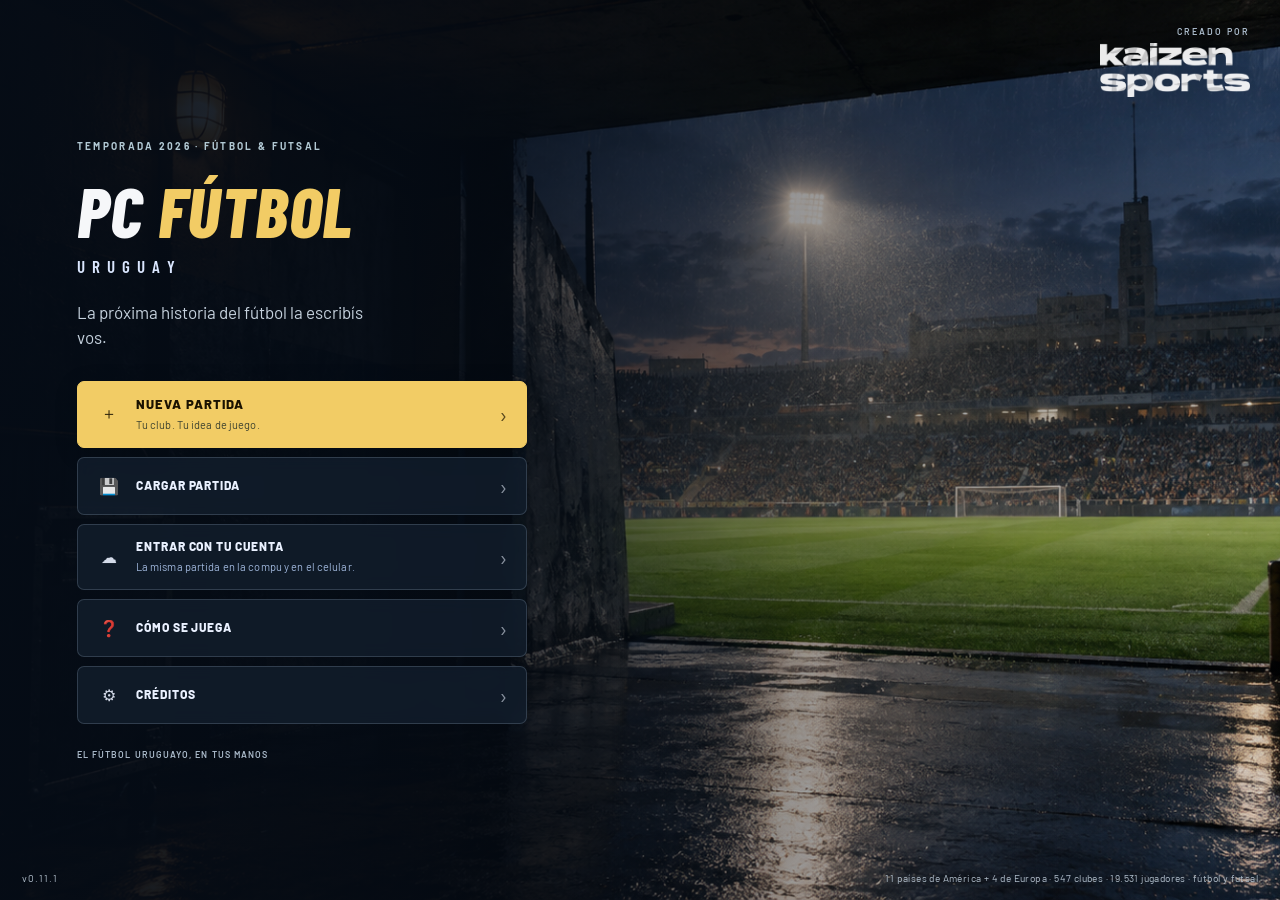
==== commit a57208f3: "Publicar PC Fútbol Uruguay 0.11.1" ====
--- a/index.html
+++ b/index.html
@@ -6,8 +6,8 @@
 <title>PC Fútbol Uruguay</title>
 <link rel="preconnect" href="https://fonts.googleapis.com"><link rel="stylesheet" href="https://fonts.googleapis.com/css2?family=Barlow+Condensed:wght@600;700;800&family=Barlow:wght@400;500;600;700&display=swap">
 <link rel="icon" href="data:image/svg+xml,<svg xmlns='http://www.w3.org/2000/svg' viewBox='0 0 100 100'><circle cx='50' cy='50' r='45' fill='%23f5c400' stroke='%23000' stroke-width='6'/><text x='50' y='64' font-size='42' text-anchor='middle' font-family='Arial' font-weight='bold'>PC</text></svg>" />
-  <script type="module" crossorigin src="./assets/index-CpMGN3ot.js"></script>
-  <link rel="stylesheet" crossorigin href="./assets/index-DPi7a3us.css">
+  <script type="module" crossorigin src="./assets/index-eWFLXA1o.js"></script>
+  <link rel="stylesheet" crossorigin href="./assets/index-C8ZMC3F7.css">
 </head>
 <body>
 <div id="app"><div role="status" style="height:100vh;display:grid;place-content:center;background:#090f18;color:#f2cc65;font-family:Arial,sans-serif;text-align:center"><strong style="font-size:28px;letter-spacing:2px">PC FÚTBOL</strong><p style="color:#b4c1d0;font-size:13px">Entrando al juego…</p></div></div>
--- a/assets/index-C8ZMC3F7.css
+++ b/assets/index-C8ZMC3F7.css
@@ -0,0 +1 @@
+:root{--bg:#070f1f;--bg2:#0c1b36;--panel:#12264a;--panel2:#0d1f3f;--line:#25416f;--hi:#4b78c8;--text:#e6edff;--muted:#8fa4cf;--accent:#f5c400;--accent2:#ff8a00;--green:#39c25a;--red:#ff4d4d;--sel:#2c5cb8;--font:"Barlow","Segoe UI",Tahoma,Arial,sans-serif;--display:"Barlow Condensed","Arial Narrow",Arial,sans-serif;--ease:cubic-bezier(.2,.8,.2,1)}*{box-sizing:border-box}html,body{margin:0;height:100%;background:var(--bg);color:var(--text);font-family:var(--font);font-size:13.5px;overflow:hidden;-webkit-font-smoothing:antialiased}#app{height:100vh;display:flex;flex-direction:column}button{font-family:var(--font);font-size:12px;cursor:pointer}.btn{background:linear-gradient(#4f82d6,#2b4f96);border:1px solid #7ea3e6;border-bottom-color:#17305e;border-right-color:#17305e;color:#fff;padding:6px 14px;text-transform:uppercase;letter-spacing:.06em;font-weight:600;border-radius:2px;text-shadow:0 1px 0 #000}.btn:hover{background:linear-gradient(#6a9aeb,#3a63b3)}.btn:active{background:#243f78}.btn:disabled{opacity:.45;cursor:default}.btn.accent{background:linear-gradient(#ffd83a,#d99a00);color:#1a1200;border-color:#ffe98a;border-bottom-color:#7a5200;border-right-color:#7a5200;text-shadow:none}.btn.accent:hover{background:linear-gradient(#ffe36a,#eeb000)}.btn.small{padding:3px 8px;font-size:11px}.btn.danger{background:linear-gradient(#d8484f,#8a1f24);border-color:#f08080}.btn.ghost{background:transparent;border:1px solid var(--line);color:var(--muted)}.btn.ghost:hover{color:#fff;border-color:var(--hi)}select,input[type=text],input[type=number]{background:#071427;color:var(--text);border:1px solid var(--line);padding:4px 6px;font-family:var(--font);font-size:12px;border-radius:2px}input[type=range]{accent-color:var(--accent)}.topbar{height:52px;display:flex;align-items:center;gap:18px;padding:0 14px;background:linear-gradient(#1c3a70,#0b1d3a);border-bottom:2px solid #000;box-shadow:0 2px #3a5f9d}.logo{font-family:var(--display);font-weight:800;font-size:26px;letter-spacing:.04em;color:var(--accent);text-shadow:2px 2px 0 #000,0 0 12px rgba(245,196,0,.35);font-style:italic}.logo span{color:#fff;font-weight:300;font-style:normal;font-size:16px;margin-left:6px;letter-spacing:.2em}.topinfo{display:flex;gap:22px;margin-left:auto;font-size:12px}.topinfo b{color:#fff}.topinfo .lbl{color:var(--muted);font-size:10px;text-transform:uppercase;letter-spacing:.1em;display:block}.frame{flex:1;display:flex;min-height:0}.sidenav{width:170px;background:linear-gradient(90deg,#0e2246,#0a1a36);border-right:1px solid #000;display:flex;flex-direction:column;padding:8px 0}.sidenav button{background:none;border:0;border-left:4px solid transparent;color:var(--muted);text-align:left;padding:9px 12px;font-size:12px;text-transform:uppercase;letter-spacing:.08em;display:flex;align-items:center;gap:9px}.sidenav button .ic{width:18px;text-align:center;font-size:14px;opacity:.9}.sidenav button:hover{color:#fff;background:#ffffff0a}.sidenav button.active{color:var(--accent);border-left-color:var(--accent);background:linear-gradient(90deg,rgba(245,196,0,.14),transparent)}.sidenav .badge{margin-left:auto;background:var(--accent2);color:#000;border-radius:9px;padding:0 6px;font-size:10px;font-weight:700}.sidenav .spacer{flex:1}.main{flex:1;min-width:0;overflow:auto;padding:12px 14px;background:radial-gradient(1200px 500px at 50% -100px,#183566,var(--bg) 70%)}.bottombar{height:44px;display:flex;align-items:center;gap:12px;padding:0 14px;background:linear-gradient(#0b1d3a,#071226);border-top:1px solid #2b4a80}.bottombar .status{color:var(--muted);font-size:12px;flex:1;white-space:nowrap;overflow:hidden;text-overflow:ellipsis}.panel{background:linear-gradient(#152d5a,#0f2247);border:1px solid var(--line);box-shadow:inset 0 1px #ffffff12,0 6px 18px #00000059;margin-bottom:12px;animation:rise .4s var(--ease) both}.panel>h3{margin:0;padding:7px 12px;font-family:var(--display);font-size:14px;background:linear-gradient(#2a4f8f,#1b3a6d);border-bottom:1px solid #000;color:var(--accent);font-size:12px;text-transform:uppercase;letter-spacing:.14em;font-weight:700;display:flex;align-items:center;gap:8px}.panel>h3 .right{margin-left:auto;display:flex;gap:6px;font-weight:400;text-transform:none;letter-spacing:0}.panel .body{padding:10px}.grid2{display:grid;grid-template-columns:1fr 1fr;gap:12px}.grid4{display:grid;grid-template-columns:repeat(4,1fr);gap:12px}.grid3{display:grid;grid-template-columns:1fr 1fr 1fr;gap:12px}.grid-2-1{display:grid;grid-template-columns:2fr 1fr;gap:12px}.grid-1-2{display:grid;grid-template-columns:1fr 2fr;gap:12px}.row{display:flex;gap:8px;align-items:center;flex-wrap:wrap}.col{display:flex;flex-direction:column;gap:6px}h1.title{font-family:var(--display);font-size:26px;margin:0 0 12px;color:#fff;text-transform:uppercase;letter-spacing:.08em;font-weight:800;text-shadow:2px 2px 0 #000;display:flex;align-items:center;gap:10px;animation:rise .35s var(--ease)}h1.title small{color:var(--muted);font-size:12px;letter-spacing:.1em;margin-left:10px;font-weight:400}table.t{width:100%;border-collapse:collapse;font-size:12px}table.t th{background:#0a1a36;color:var(--muted);text-transform:uppercase;font-size:10px;letter-spacing:.08em;padding:5px 6px;text-align:left;border-bottom:1px solid var(--line);cursor:pointer;white-space:nowrap;position:sticky;top:0}table.t th.num,table.t td.num{text-align:right}table.t th.c,table.t td.c{text-align:center}table.t td{padding:4px 6px;border-bottom:1px solid rgba(255,255,255,.05);white-space:nowrap}table.t tr:nth-child(2n) td{background:#ffffff06}table.t tr.click:hover td{background:#22447d}table.t tr.sel td{background:var(--sel)!important;color:#fff}table.t tr.me td{background:#f5c4001f;font-weight:700}table.t tr.zone-g td:first-child{border-left:3px solid var(--green)}table.t tr.zone-b td:first-child{border-left:3px solid #4b9ef5}table.t tr.zone-r td:first-child{border-left:3px solid var(--red)}table.t tr.zone-y td:first-child{border-left:3px solid var(--accent)}.attr{display:inline-block;min-width:22px;text-align:center;padding:1px 3px;border-radius:2px;font-weight:700;font-size:11px;color:#000}.a1{background:#8e1b1b;color:#fff}.a2{background:#d94d2a}.a3{background:#f0a030}.a4{background:#f5d040}.a5{background:#b8e04a}.a6{background:#5cd65c}.a7{background:#2ee08a}.a8{background:#26d6f5}.pos{display:inline-block;min-width:32px;text-align:center;font-size:10px;font-weight:700;padding:1px 4px;border-radius:2px;background:#333;color:#fff}.pos.POR{background:#c9a400;color:#000}.pos.DEF{background:#2d7be0}.pos.MED{background:#2aa66b}.pos.DEL{background:#d43b3b}.shield{display:inline-flex;align-items:center;justify-content:center;width:22px;height:22px;border-radius:50%;font-size:8px;font-weight:800;border:2px solid #000;margin-right:6px;vertical-align:middle;letter-spacing:0;flex:none}.shield.big{width:64px;height:64px;font-size:16px;border-width:3px;box-shadow:0 3px 8px #0009}.tabs{display:flex;gap:2px;margin-bottom:8px;flex-wrap:wrap}.tabs button{background:#0d2043;border:1px solid var(--line);border-bottom:0;color:var(--muted);padding:6px 12px;text-transform:uppercase;font-size:11px;letter-spacing:.08em}.tabs button.active{background:linear-gradient(#2c5cb8,#1c3d80);color:#fff;border-color:var(--hi)}.tabs button:hover{color:#fff}.kv{display:grid;grid-template-columns:auto 1fr;gap:3px 12px;font-size:12px}.kv .k{color:var(--muted);text-transform:uppercase;font-size:10px;letter-spacing:.08em;padding-top:2px}.bar{height:8px;background:#071427;border:1px solid #1e3560;border-radius:2px;overflow:hidden;position:relative}.bar>i{display:block;height:100%;background:linear-gradient(90deg,#39c25a,#a8e04a)}.bar.warn>i{background:linear-gradient(90deg,#e0a030,#f5d040)}.bar.bad>i{background:linear-gradient(90deg,#c22,#f66)}.news{border-left:3px solid var(--line);padding:6px 10px;margin-bottom:6px;background:#0003}.news.important{border-left-color:var(--accent)}.news h4{margin:0 0 3px;font-size:12px;color:#fff}.news .d{color:var(--muted);font-size:10px;text-transform:uppercase;letter-spacing:.1em}.news p{margin:3px 0 0;color:#c6d3f0;font-size:12px;line-height:1.4}.news.partido{border-left-color:#4b9ef5}.news.fichaje{border-left-color:#39c25a}.news.lesion{border-left-color:#ff4d4d}.news.directiva{border-left-color:var(--accent2)}.news.copa{border-left-color:#c084fc}.money{font-variant-numeric:tabular-nums}.pos-num{color:var(--muted)}.green{color:var(--green)}.red{color:var(--red)}.muted{color:var(--muted)}.accent{color:var(--accent)}.center{text-align:center}.small{font-size:11px}.nowrap{white-space:nowrap}.modal-bg{position:fixed;inset:0;background:#000000a6;display:flex;align-items:center;justify-content:center;z-index:50}.modal{background:linear-gradient(#173468,#0e2449);border:1px solid var(--hi);box-shadow:0 10px 40px #000;min-width:420px;max-width:92vw;max-height:90vh;overflow:auto}.modal>h3{margin:0;padding:8px 12px;background:linear-gradient(#2a4f8f,#1b3a6d);color:var(--accent);text-transform:uppercase;letter-spacing:.12em;font-size:12px;display:flex;align-items:center}.modal>h3 .x{margin-left:auto;background:none;border:0;color:#fff;font-size:16px}.modal .body{padding:12px}.toast{position:fixed;bottom:56px;right:16px;background:#1b3a6d;border:1px solid var(--accent);color:#fff;padding:10px 14px;z-index:60;box-shadow:0 4px 16px #000;max-width:380px;animation:fade .3s}@keyframes fade{0%{opacity:0;transform:translateY(8px)}to{opacity:1}}.menu-screen:before{content:"";position:absolute;inset:0;background:repeating-linear-gradient(0deg,rgba(255,255,255,.025) 0 1px,transparent 1px 3px);pointer-events:none}.menu-btns .btn{padding:12px;font-size:14px}.club-grid{display:grid;grid-template-columns:repeat(auto-fill,minmax(150px,1fr));gap:8px}.club-card{background:#0d2043;border:1px solid var(--line);padding:8px;cursor:pointer;display:flex;align-items:center;gap:8px}.club-card:hover{border-color:var(--hi);background:#16305c}.club-card.sel{border-color:var(--accent);background:#1d3d75;box-shadow:0 0 0 1px var(--accent)}.club-card b{font-size:12px;display:block}.club-card small{color:var(--muted);font-size:10px}.pitch{position:relative;background:linear-gradient(#2c8b3c,#237a32);border:2px solid #fff;aspect-ratio:105/68;width:100%;background-image:repeating-linear-gradient(90deg,rgba(255,255,255,.05) 0 9.09%,transparent 9.09% 18.18%)}.pitch .line{position:absolute;border:1px solid rgba(255,255,255,.8)}.slot{position:absolute;width:46px;height:46px;margin:-23px 0 0 -23px;border-radius:50%;border:2px solid #000;display:flex;flex-direction:column;align-items:center;justify-content:center;cursor:pointer;font-size:9px;font-weight:700;box-shadow:0 2px 6px #0009;text-shadow:0 1px 1px rgba(0,0,0,.8)}.slot.sel{outline:3px solid var(--accent)}.slot .n{font-size:14px;line-height:1}.slot .nm{max-width:60px;overflow:hidden;text-overflow:ellipsis;white-space:nowrap;position:absolute;top:47px;background:#000000b3;padding:1px 4px;border-radius:2px;font-weight:600;font-size:9px;color:#fff}.match-wrap{display:grid;grid-template-columns:1fr 330px;gap:12px;height:calc(100vh - 140px)}.match-left{display:flex;flex-direction:column;min-height:0}.scoreboard{display:flex;align-items:center;justify-content:center;gap:20px;padding:8px 14px;background:linear-gradient(#0a1a36,#071226);border:1px solid var(--line);font-size:20px;font-weight:700;margin-bottom:8px;font-family:var(--display);letter-spacing:.03em}.scoreboard .score{font-size:38px;transition:transform .2s var(--ease);color:var(--accent);min-width:110px;text-align:center;font-variant-numeric:tabular-nums}.scoreboard .clock{font-size:14px;color:#fff;background:#000;padding:2px 8px;border-radius:2px;font-variant-numeric:tabular-nums}.scoreboard .team{flex:1;text-align:center;display:flex;align-items:center;gap:8px;justify-content:center}canvas.pitch2d{width:100%;height:auto;background:#1e6b2e;border:2px solid #cfd8ea;display:block;image-rendering:auto}.match-controls{display:flex;gap:6px;align-items:center;padding:8px 0}.match-controls .speed button.active{background:linear-gradient(#ffd83a,#d99a00);color:#000}.commentary{flex:1;overflow:auto;background:#040b18;border:1px solid var(--line);padding:6px 8px;font-size:12px;min-height:80px}.commentary div{padding:2px 0;border-bottom:1px solid rgba(255,255,255,.04)}.commentary .goal{color:var(--accent);font-weight:700}.commentary .yellow{color:#f5d040}.commentary .red{color:var(--red)}.commentary .min{color:var(--muted);display:inline-block;width:32px}.match-right{display:flex;flex-direction:column;gap:8px;min-height:0;overflow:auto}.lineup-list{font-size:11px}.lineup-list div{display:flex;gap:6px;padding:2px 4px;border-bottom:1px solid rgba(255,255,255,.04);align-items:center}.lineup-list .num{width:20px;color:var(--muted);text-align:right}.lineup-list .rt{margin-left:auto;font-weight:700}.lineup-list .fit{width:40px;height:5px}.lineup-list div.click{cursor:pointer}.lineup-list div.click:hover{background:#22447d}.lineup-list div.sel{background:var(--sel)}.statrow{display:grid;grid-template-columns:40px 1fr 40px;gap:6px;align-items:center;font-size:11px;margin:2px 0}.statrow .lbl{text-align:center;color:var(--muted);text-transform:uppercase;font-size:9px;letter-spacing:.1em}.statrow .l{text-align:right}.statbar{display:flex;height:6px;background:#071427}.statbar i{display:block;height:100%}.cal{display:grid;grid-template-columns:repeat(7,1fr);gap:3px}.cal .d{background:#0d2043;border:1px solid #1e3560;min-height:62px;padding:3px;font-size:10px}.cal .d.today{border-color:var(--accent);box-shadow:inset 0 0 0 1px var(--accent)}.cal .d .n{color:var(--muted)}.cal .d .fx{background:#1d3d75;margin-top:2px;padding:1px 3px;border-radius:2px;font-size:9px;white-space:nowrap;overflow:hidden;text-overflow:ellipsis}.cal .d .fx.me{background:#7a5200;color:#fff}.cal .d .fx.played{opacity:.7}.cal .head{color:var(--accent);text-transform:uppercase;font-size:10px;text-align:center;letter-spacing:.1em}.sort-ind{color:var(--accent)}.stars{color:var(--accent);letter-spacing:1px}.trophy{display:inline-block;padding:2px 6px;background:#3a2e00;border:1px solid var(--accent);color:var(--accent);border-radius:2px;font-size:10px;margin:2px}.result-list div{display:grid;grid-template-columns:1fr 50px 1fr;gap:6px;padding:3px 4px;border-bottom:1px solid rgba(255,255,255,.05);font-size:12px;align-items:center}.result-list .h{text-align:right}.result-list .s{text-align:center;font-weight:700;background:#000;border-radius:2px;padding:1px 0;color:var(--accent)}.result-list div.me{background:#f5c4001a}.result-list div.click{cursor:pointer}.result-list div.click:hover{background:#22447d}.hint{color:var(--muted);font-size:11px;font-style:italic}.form-row{display:grid;grid-template-columns:140px 1fr;gap:8px;align-items:center;margin-bottom:8px}.form-row label{color:var(--muted);text-transform:uppercase;font-size:10px;letter-spacing:.08em}.chip{display:inline-block;padding:1px 6px;border-radius:2px;font-size:10px;font-weight:700;background:#233;border:1px solid #456}.chip.w{background:#1f6b2e;border-color:#39c25a}.chip.d{background:#5a5a1a;border-color:#c9c94a}.chip.l{background:#6b1f1f;border-color:#ff4d4d}::-webkit-scrollbar{width:10px;height:10px}::-webkit-scrollbar-track{background:#071226}::-webkit-scrollbar-thumb{background:#2b4a80;border:2px solid #071226;border-radius:5px}@media (max-width:1100px){.match-wrap{grid-template-columns:1fr}.grid3{grid-template-columns:1fr 1fr}}.scorers-line{display:flex;justify-content:space-between;font-size:11px;color:var(--muted);padding:0 10px 6px;min-height:16px}.scorers-line .a{text-align:right}.scoreboard.has-sheet{margin-bottom:0;border-bottom:0}.scoresheet{display:grid;grid-template-columns:1fr 1fr;gap:6px 20px;padding:10px 18px 12px;background:linear-gradient(#071226,#050e1f);border:1px solid var(--line);border-top:1px solid rgba(255,255,255,.07);margin-bottom:8px;font-size:13px}.scoresheet .a{justify-self:end}.scoresheet .goal-line{display:flex;align-items:baseline;gap:6px;padding:2px 0;line-height:1.35}.scoresheet .a .goal-line{flex-direction:row-reverse}.scoresheet .goal-line .ball{font-size:10px;opacity:.75}.scoresheet .goal-line b{font-weight:700}.scoresheet .goal-line .mins{color:var(--muted);font-variant-numeric:tabular-nums}.goal-flash{position:absolute;inset:0;display:flex;align-items:center;justify-content:center;font-size:72px;font-weight:900;font-style:italic;text-shadow:4px 4px 0 #000,0 0 30px rgba(0,0,0,.6);pointer-events:none;animation:goalpop .5s ease-out;letter-spacing:.05em}@keyframes goalpop{0%{transform:scale(.4);opacity:0}to{transform:scale(1);opacity:1}}.goal-flash[hidden]{display:none}.progress-text{color:var(--muted);font-size:12px}@keyframes rise{0%{opacity:0;transform:translateY(6px)}to{opacity:1;transform:none}}@keyframes pop{0%{transform:scale(1)}40%{transform:scale(1.25)}to{transform:scale(1)}}.score.pop{animation:pop .5s var(--ease)}.btn{transition:background .15s,transform .1s var(--ease),box-shadow .15s}.btn:hover{box-shadow:0 3px 10px #0006;transform:translateY(-1px)}.btn:active{transform:translateY(0)}.sidenav button{transition:color .15s,background .15s,border-color .15s}table.t tr.click td{transition:background .12s}.club-card{transition:transform .15s var(--ease),border-color .15s,background .15s}.club-card:hover{transform:translateY(-2px)}.slot{transition:transform .15s var(--ease),box-shadow .15s}.slot:hover{transform:scale(1.08);z-index:2}.shield{background-image:linear-gradient(160deg,#ffffff59,#fff0 55%);box-shadow:0 1px 3px #00000080}.bar>i{transition:width .4s var(--ease)}.news{animation:rise .3s var(--ease) both}.toast{animation:rise .3s var(--ease)}.main>*{animation:rise .3s var(--ease)}.topbar{border-bottom:1px solid #1e3a68;box-shadow:0 2px 10px #0006}.kv .k,table.t th{font-family:var(--display);font-size:11px;letter-spacing:.1em}.tabs button{font-family:var(--display);font-size:12.5px;letter-spacing:.08em;transition:color .15s,background .15s}.sidenav button{font-family:var(--display);font-size:13.5px;letter-spacing:.1em}@media (prefers-reduced-motion: reduce){*{animation:none!important;transition:none!important}}.pitch.court{background:linear-gradient(#d9a45b,#c78d47);border:2px solid #fff;aspect-ratio:2/1;background-image:repeating-linear-gradient(90deg,rgba(120,70,20,.15) 0 2.5%,transparent 2.5% 5%)}.pitch.court:before{content:"";position:absolute;left:50%;top:0;bottom:0;border-left:2px solid #fff}.pitch.court:after{content:"";position:absolute;left:50%;top:50%;width:15%;aspect-ratio:1;border:2px solid #fff;border-radius:50%;transform:translate(-50%,-50%)}.club-link{cursor:pointer}.club-link:hover{color:var(--accent);text-decoration:underline}@keyframes slideIn{0%{opacity:0;transform:translate(18px)}to{opacity:1;transform:none}}@keyframes slideInBack{0%{opacity:0;transform:translate(-18px)}to{opacity:1;transform:none}}@keyframes cardSpin{0%{transform:rotateY(90deg) scale(.6);opacity:0}60%{transform:rotateY(-10deg) scale(1.1);opacity:1}to{transform:none;opacity:1}}@keyframes scorerIn{0%{opacity:0;transform:translateY(24px) scale(.95)}to{opacity:1;transform:none}}@keyframes pulseRing{0%{box-shadow:0 0 #ffd83a8c}70%{box-shadow:0 0 0 14px #ffd83a00}to{box-shadow:0 0 #ffd83a00}}@keyframes flashRow{0%{background:#ffd83a47}to{background:transparent}}.screen-in{animation:slideIn .22s var(--ease) both}.screen-back{animation:slideInBack .22s var(--ease) both}.stagger>*{animation:rise .28s var(--ease) both}.stagger>*:nth-child(1){animation-delay:.02s}.stagger>*:nth-child(2){animation-delay:.06s}.stagger>*:nth-child(3){animation-delay:.1s}.stagger>*:nth-child(4){animation-delay:.14s}.stagger>*:nth-child(5){animation-delay:.18s}.stagger>*:nth-child(n+6){animation-delay:.22s}.scorer-card{position:absolute;left:50%;bottom:14px;transform:translate(-50%);background:linear-gradient(180deg,#0a142cf5,#060c1cf5);border:1px solid var(--accent);border-radius:6px;padding:8px 16px;display:flex;gap:10px;align-items:center;animation:scorerIn .35s var(--ease) both;z-index:6;box-shadow:0 8px 30px #0009}.scorer-card .g{font-family:var(--display);font-size:22px;color:var(--accent);font-style:italic}.scorer-card .n{font-weight:700;font-size:15px}.scorer-card .m{color:var(--muted);font-size:12px}.card-pop{position:absolute;left:50%;top:38%;width:34px;height:46px;border-radius:3px;transform:translate(-50%,-50%);animation:cardSpin .5s var(--ease) both;z-index:6;box-shadow:0 6px 20px #00000080}.card-pop.y{background:#f5c400}.card-pop.r{background:#e30613}.pp-on{animation:pulseRing 1.4s ease-out infinite}.timeout-overlay{position:absolute;inset:0;background:#040a188c;display:flex;align-items:center;justify-content:center;z-index:5;animation:fade .25s var(--ease) both;font-family:var(--display);font-size:26px;letter-spacing:.1em;color:#fff}table.t tr.flash td{animation:flashRow .8s var(--ease) both}.num-anim{font-variant-numeric:tabular-nums}.pitch2d{transition:filter .2s var(--ease)}.pitch2d.goal{filter:brightness(1.25) saturate(1.15)}.week-plan{display:grid;grid-template-columns:repeat(5,1fr);gap:8px;margin-bottom:10px}.week-plan .day{display:flex;flex-direction:column;gap:4px;background:#ffffff08;border:1px solid var(--line);border-radius:4px;padding:8px}.week-plan .day b{font-family:var(--display);font-size:12px;letter-spacing:.06em;color:var(--accent)}.week-plan .day select{width:100%}.week-plan .day .hint{font-size:10.5px;line-height:1.25}@media (max-width:1100px){.week-plan{grid-template-columns:repeat(2,1fr)}}.pers-tag{display:inline-flex;align-items:center;gap:4px;font-size:11px;font-weight:700;padding:1px 7px;border-radius:2px;border:1px solid var(--line);color:var(--muted);white-space:nowrap}.pers-tag.lider{color:#f0c14b;border-color:#7a5f14;background:#f0c14b12}.pers-tag.veterano{color:#c9a227;border-color:#6b5512;background:#c9a22712}.pers-tag.ambicioso{color:#6fbf73;border-color:#2f5c33;background:#6fbf7312}.pers-tag.temperamental{color:#e2705a;border-color:#6b2f26;background:#e2705a12}.pers-tag.inseguro{color:#8fa6c4;border-color:#33475e;background:#8fa6c412}.pers-tag.profesional{color:#9fb3c8;border-color:#345}.pers-tag.tranquilo{color:#8f9aa6;border-color:#3a444e}.talk-line{font-style:italic;color:var(--muted)}.talk-opt{display:block;width:100%;text-align:left;margin-bottom:6px}.talk-opt b{display:block}.talk-done{border:1px solid var(--line);border-left:3px solid var(--accent);padding:6px 10px;background:#ffffff06}.press-q{border-left:3px solid var(--accent);padding:8px 12px;margin-bottom:12px;background:#ffffff05}.press-q .outlet{font-size:11px;letter-spacing:.08em;text-transform:uppercase;color:var(--accent);font-weight:700}.press-q h4{margin:2px 0 8px}.xi{display:flex;flex-direction:column;gap:8px}.xi-line{display:flex;align-items:center;gap:8px;flex-wrap:wrap}.xi-line .g{font-size:11px;font-weight:700;color:var(--muted);width:34px}.xi-p{display:inline-flex;gap:6px;align-items:center;border:1px solid var(--line);padding:3px 9px;border-radius:2px;cursor:pointer;font-size:12px}.xi-p:hover{border-color:var(--accent)}.btn.accent .hint,.talk-opt.accent .hint{color:#0009}a{color:var(--accent);text-decoration:none}a:hover{text-decoration:underline}a.red{color:var(--red)}ul.guia{margin:0;padding-left:18px;display:flex;flex-direction:column;gap:7px}ul.guia li{line-height:1.45}.news.linked{cursor:pointer;transition:border-color .15s var(--ease),background .15s var(--ease)}.news.linked:hover{border-color:var(--accent);background:#ffffff08}.news .d .go{float:right;color:var(--accent);font-weight:700}.toast.linked{cursor:pointer;border-color:var(--accent)}.toast .go{color:var(--accent);font-weight:700}.cele-bg{position:fixed;inset:0;z-index:2000;display:flex;align-items:center;justify-content:center;overflow:hidden;animation:fadeIn .35s var(--ease)}.cele-bg.bueno{background:radial-gradient(circle at 50% 35%,#1b3a72e6,#050b18f2)}.cele-bg.malo{background:radial-gradient(circle at 50% 35%,#3a1b1be6,#0b0505f2)}.cele-card{position:relative;text-align:center;max-width:620px;padding:28px 34px;background:var(--panel);border:1px solid var(--line);border-top:3px solid var(--accent);box-shadow:0 24px 70px #000a;animation:celeIn .55s var(--ease) both}.cele-bg.malo .cele-card{border-top-color:var(--red)}.cele-icon{font-size:52px;line-height:1;animation:celePop .7s var(--ease) both .15s}.cele-shield{margin:8px 0 4px}.cele-card h1{font-family:var(--display);font-size:44px;letter-spacing:.04em;margin:6px 0 2px;color:var(--accent)}.cele-bg.malo .cele-card h1{color:var(--red)}.cele-card h2{font-size:15px;font-weight:600;color:var(--text);margin:0 0 16px}.cele-lines{display:flex;flex-direction:column;gap:9px;text-align:left;margin-bottom:18px}.cele-line{border-left:3px solid var(--accent);padding:6px 12px;background:#ffffff08;animation:celeLine .45s var(--ease) both}.cele-bg.malo .cele-line{border-left-color:var(--red)}.cele-line b{display:block;font-size:11px;letter-spacing:.08em;text-transform:uppercase;color:var(--accent)}.cele-bg.malo .cele-line b{color:var(--red)}.cele-line span{font-size:13px;line-height:1.45}.cele-btn{min-width:180px}.papel{position:absolute;top:-14px;width:8px;height:14px;opacity:.9;animation-name:caer;animation-timing-function:linear;animation-iteration-count:infinite}@keyframes caer{0%{transform:translateY(-20px) rotate(0)}to{transform:translateY(105vh) rotate(720deg)}}@keyframes celeIn{0%{opacity:0;transform:translateY(26px) scale(.94)}to{opacity:1;transform:none}}@keyframes celePop{0%{transform:scale(0) rotate(-40deg)}70%{transform:scale(1.25) rotate(8deg)}to{transform:scale(1) rotate(0)}}@keyframes celeLine{0%{opacity:0;transform:translate(-14px)}to{opacity:1;transform:none}}@keyframes fadeIn{0%{opacity:0}to{opacity:1}}.ptip{position:fixed;z-index:3000;pointer-events:none;background:var(--panel);border:1px solid var(--hi);box-shadow:0 12px 34px #000a;padding:10px 12px;min-width:250px;max-width:300px}.ptip .nm{font-weight:800;font-size:13px;margin-bottom:1px}.ptip .sub{font-size:11px;color:var(--muted);margin-bottom:8px}.ptip .at{display:grid;grid-template-columns:auto 30px 1fr;gap:3px 7px;align-items:center;font-size:11px}.ptip .at .lb{color:var(--muted)}.ptip .at .bar{height:5px}.ptip .fs{display:flex;gap:10px;margin-top:8px;font-size:11px;color:var(--muted)}.ptip .warn-fit{color:var(--red)}.pitch .slot .md{position:absolute;top:-7px;right:-10px;background:#04101f;color:var(--accent);border:1px solid var(--accent);border-radius:2px;font-size:10px;font-weight:800;padding:0 4px;line-height:14px;box-shadow:0 2px 6px #000a}.main[data-screen]{position:relative;background-repeat:no-repeat;background-size:cover;background-position:center}.main[data-screen]:before{content:"";position:absolute;inset:0;pointer-events:none;background:linear-gradient(180deg,#070f1fdd,#070f1fc4 45%,#070f1fe8);z-index:0}.main[data-screen]>*{position:relative;z-index:1}.main[data-screen=office]{--screen-image:url(../fondos/oficina.jpg)}.main[data-screen=squad]{--screen-image:url(../fondos/vestuario.jpg)}.main[data-screen=tactics]{--screen-image:url(../fondos/tactica.jpg)}.main[data-screen=league]{--screen-image:url(../fondos/competiciones.jpg)}.main[data-screen=calendar]{--screen-image:url(../fondos/calendario.jpg)}.main[data-screen=transfers]{--screen-image:url(../fondos/fichajes.jpg)}.main[data-screen=training]{--screen-image:url(../fondos/entrenamiento.jpg)}.main[data-screen=dressing]{--screen-image:url(../fondos/vestuario2.jpg)}.main[data-screen=finance]{--screen-image:url(../fondos/finanzas.jpg)}.main[data-screen=club]{--screen-image:url(../fondos/estadio.jpg)}.main[data-screen=nation]{--screen-image:url(../fondos/seleccion.jpg)}.main[data-screen=news]{--screen-image:url(../fondos/prensa.jpg)}.main[data-screen=guide]{--screen-image:url(../fondos/guia.jpg)}.main[data-screen=sacked]{--screen-image:url(../fondos/carrera.jpg)}.main[data-screen=hinchada]{--screen-image:url(../fondos/hinchada.jpg)}.menu-screen{position:relative;height:100vh;display:flex;align-items:center;justify-content:center;background:#050b18 url(../fondos/menu.jpg) center/cover no-repeat;overflow:hidden}.menu-screen:before{content:"";position:absolute;inset:0;background:radial-gradient(ellipse at 50% 45%,#0a1830b0,#050b18e8 62%,#03070f)}.menu-inner{position:relative;z-index:1;display:flex;flex-direction:column;align-items:center;width:min(520px,92vw)}.menu-logo{font-family:var(--display);font-size:clamp(46px,7.4vw,86px);font-weight:800;font-style:italic;letter-spacing:.01em;line-height:.95;display:flex;gap:.22em;filter:drop-shadow(0 6px 18px #000c)}.menu-logo .pc{background:linear-gradient(#fff 8%,#cfe0f5 42%,#7d95b8 62%,#eef4ff);-webkit-background-clip:text;background-clip:text;color:transparent}.menu-logo .fu{background:linear-gradient(#fff2b0 6%,#ffd83a 38%,#e09a00 66%,#ffe98a);-webkit-background-clip:text;background-clip:text;color:transparent}.menu-uy{display:flex;align-items:center;justify-content:center;gap:14px;width:100%;margin:4px 0 26px;color:#dbe7ff;font-family:var(--display);font-size:clamp(15px,1.9vw,22px);letter-spacing:.52em;text-indent:.52em;font-weight:600}.menu-uy i{flex:1 1 60px;height:2px;background:linear-gradient(90deg,transparent,var(--accent));max-width:70px}.menu-uy i:last-child{background:linear-gradient(90deg,var(--accent),transparent)}.menu-btns{display:flex;flex-direction:column;gap:11px;width:100%}.mbtn{display:flex;align-items:center;gap:14px;width:100%;padding:13px 18px;cursor:pointer;text-align:left;font-family:var(--font);color:#eaf1ff;background:linear-gradient(#22406f,#12274d);border:1px solid #3c68ad;border-bottom-color:#0d1c38;box-shadow:0 6px 18px #0007,inset 0 1px #fff2;transition:transform .12s var(--ease),filter .12s var(--ease)}.mbtn:hover{filter:brightness(1.22);transform:translate(3px)}.mbtn .ic{width:26px;text-align:center;font-size:16px;opacity:.9}.mbtn .tx{flex:1;display:flex;flex-direction:column;line-height:1.15}.mbtn .tx b{font-size:14px;letter-spacing:.1em;font-weight:800}.mbtn .tx small{font-size:11px;letter-spacing:.06em;color:#9fb6da;margin-top:2px}.mbtn .ch{font-size:22px;opacity:.55}.mbtn.pri{background:linear-gradient(#ffd83a,#d99a00);border-color:#ffe98a;border-bottom-color:#7a5200;color:#1a1200;box-shadow:0 8px 26px #f5c40033,inset 0 1px #fff7}.mbtn.pri .tx b{font-size:15px}.mbtn.pri .ch{opacity:.7}.menu-tag{display:flex;align-items:center;gap:14px;margin-top:30px;width:100%;color:#cddcf5;font-size:11.5px;letter-spacing:.24em;font-weight:600}.menu-tag i{flex:1;height:1px;background:linear-gradient(90deg,transparent,var(--accent))}.menu-tag i:last-child{background:linear-gradient(90deg,var(--accent),transparent)}.menu-ver{position:absolute;left:22px;bottom:16px;z-index:1}.menu-ver{color:#5f78a4;font-size:11px;letter-spacing:.1em}.menu-foot{position:absolute;right:22px;bottom:16px;z-index:1;color:#5f78a4;font-size:11px;letter-spacing:.04em}@media (max-width:640px){.menu-foot{display:none}}.scorer-card .as{font-size:11px;color:var(--muted);margin-top:2px}.scorer-card .as b{color:var(--text)}.scorer-card{border-left:4px solid var(--gol,var(--accent))}.momentum{display:flex;align-items:center;height:8px;margin:8px 0 0;border:1px solid var(--line);position:relative;background:#04101f}.momentum i{height:100%;transition:width .5s var(--ease)}.momentum .lbl{position:absolute;left:50%;transform:translate(-50%);top:-15px;font-size:9px;letter-spacing:.16em;color:var(--muted);text-transform:uppercase}.timeline{position:relative;height:20px;margin:6px 0 2px;border-bottom:1px solid var(--line)}.timeline .mk{position:absolute;top:4px;width:3px;height:11px;border-radius:1px;background:var(--muted);transform:translate(-50%)}.timeline .mk.goal{background:var(--accent);height:15px;top:2px;width:4px}.timeline .mk.yellow{background:#f5c400}.timeline .mk.red{background:var(--red)}.timeline .mk.sub{background:#4b9ef5}.timeline .mk.injury{background:#e2705a}.timeline .mk.mio{box-shadow:0 0 0 1px #fff6}.timeline .ahora{position:absolute;top:0;width:1px;height:19px;background:#fff;opacity:.6}.match-controls .btn.active{background:linear-gradient(#ffd83a,#d99a00);color:#1a1200;border-color:#ffe98a}.big-num{font-size:34px;font-weight:800;line-height:1.1;color:var(--accent)}.big-num .hint{display:block;font-size:12px;font-weight:400;color:var(--muted);margin-top:2px}@media (max-width:1100px){.grid4{grid-template-columns:1fr 1fr}}.skip-overlay{position:absolute;inset:0;display:flex;align-items:center;justify-content:center;background:#060e1c8c;color:#dfe7f5;font-size:15px;letter-spacing:.03em;pointer-events:none}.skip-overlay[hidden]{display:none}.hl-badge{position:absolute;top:36px;left:36px;background:#060e1cb8;color:#f5c400;border:1px solid rgba(245,196,0,.4);padding:3px 8px;font-size:12px;font-weight:700;letter-spacing:.04em;pointer-events:none}.hl-badge[hidden]{display:none}:root{--bg:#090f18;--bg2:#101b29;--panel:#142130;--panel2:#101c29;--line:#304052;--muted:#acb9c9;--hi:#74add4;--accent:#f2cc65;--green:#6cdda6;--red:#ff8585;--text:#edf2f7;color-scheme:dark}html,body{font-size:14px}#app{height:100dvh}:focus-visible{outline:2px solid var(--accent);outline-offset:4px}button,a,input,select{touch-action:manipulation}button{transition:background .16s ease,border-color .16s ease,box-shadow .16s ease,transform .16s ease}button:disabled{transform:none!important}.btn{background:#22394c;border:1px solid #456178;border-radius:6px;padding:9px 15px;text-shadow:none;letter-spacing:.035em;min-height:36px}.btn:hover{background:#304e64;border-color:#88b6d5}.btn:active{transform:translateY(1px)}.btn.accent{background:#f2cc65;border-color:#f2cc65;color:#151a20}.btn.accent:hover{background:#ffdf89}.btn.danger{background:#64383e;border-color:#a8646b}.btn.small{min-height:30px;padding:5px 9px}.btn.ghost{color:#b7c7d8}.btn.active{box-shadow:inset 0 -2px var(--accent);color:var(--accent)}.topbar{height:66px;flex-shrink:0;background:#0c1520;border-bottom:1px solid var(--line);box-shadow:none;padding:0 22px}.logo{font-size:24px;text-shadow:none}.logo span{font-size:12px;letter-spacing:.17em}.topinfo{gap:24px}.topinfo .lbl{margin-bottom:4px;font-size:10px}.topinfo b{font-variant-numeric:tabular-nums}.sidenav{width:190px;flex-shrink:0;background:#0d1722;border-right:1px solid #273747;padding:12px 8px;overflow-y:auto;gap:3px}.sidenav button{border-left:2px solid transparent;border-radius:5px;padding:10px;font-size:11px;letter-spacing:.055em;flex-shrink:0}.sidenav button.active{background:#233338;color:#f6d983;border-left-color:var(--accent)}.sidenav button:hover{background:#1d2c3b}.sidenav .spacer{min-height:12px}.main{padding:22px;background:#0c1520}.main[data-screen]:before{background:linear-gradient(110deg,#090f18ed,#090f18c7);position:fixed}.main[data-screen=office]{--screen-image:url(../fondos/oficina-2026.png)}.main[data-screen]>*{isolation:isolate}.panel{background:#142130f5;border-color:#304052;border-radius:9px;box-shadow:0 8px 26px #0002;overflow:hidden;margin-bottom:16px}.panel>h3{background:#182737;border-bottom:1px solid #304052;color:#c9d7e5;padding:12px 15px;font-size:11px;letter-spacing:.12em}.panel .body{padding:15px}.grid2,.grid3,.grid4,.grid-2-1,.grid-1-2{gap:16px;align-items:start}h1.title{font-size:29px;letter-spacing:.025em;text-shadow:none;margin-bottom:22px;line-height:1.15}h1.title small{line-height:1.5}.shield.big{border-radius:16px;width:58px;height:64px;box-shadow:0 4px 12px #0005}table.t{font-size:12px}table.t th{background:#101c29;padding:9px 8px;font-size:10px}table.t td{padding:8px;line-height:1.35}table.t tr.click:hover td{background:#273d50}.panel .body:has(>table){overflow-x:auto}.tabs{gap:6px;margin-bottom:14px}.tabs button{border:1px solid var(--line);border-radius:5px;padding:9px 13px;background:#142130}.tabs button.active{background:#2b3e47;border-color:#a68e51;color:#ffe198}.news{padding:10px 12px;border-radius:0 6px 6px 0;background:#09131c66}.news p{line-height:1.6}.kv{gap:8px 14px}.bar{border:0;height:6px;background:#080f17;border-radius:4px}.bar>i{background:linear-gradient(90deg,#3aaf84,#a0e1b7);transition:width .4s ease}.bottombar{min-height:64px;height:auto;flex-shrink:0;padding:12px 22px;background:#0c1520;border-top:1px solid #304052;gap:9px}.bottombar .status{font-size:12px}.modal-bg{backdrop-filter:blur(6px);padding:16px;animation:veil-in .16s ease}.modal{border:1px solid #52657a;border-radius:12px;background:#142130;box-shadow:0 24px 100px #0009;animation:dialog-in .2s var(--ease)}.modal>h3{background:#1b2d3e;padding:15px 18px;letter-spacing:.06em}.modal .body{padding:20px}.modal>h3 .x{min-width:32px;min-height:32px;border-radius:4px}.modal .body>div{max-width:100%}.toast{background:#193328;border-color:#55816a;border-radius:8px;line-height:1.5;max-width:min(430px,calc(100vw - 32px))}.menu-screen{min-height:100dvh;height:auto;flex:1;justify-content:flex-start;padding:60px max(6vw,24px);background-image:url(../fondos/tunel-2026.png);background-position:center}.menu-screen:before{background:linear-gradient(90deg,#050c16f5,#050c16d9 32%,#050c1666 62%,#050c1622)}.menu-inner{width:min(450px,100%);align-items:flex-start;animation:menu-enter .65s var(--ease)}.menu-eyebrow{color:#b2c9d4;font-size:10px;letter-spacing:.23em;margin-bottom:25px;font-weight:700}.menu-logo{font-size:clamp(48px,5.5vw,76px);filter:none}.menu-logo .pc{background:none;color:#f6f7f9}.menu-logo .fu{background:none;color:#f2cc65}.menu-uy{justify-content:flex-start;width:auto;letter-spacing:.42em;text-indent:0;margin:12px 0 0;font-size:17px}.menu-uy i{display:none}.menu-intro{font-size:17px;font-weight:400;color:#c4d0dc;margin:24px 0 30px;max-width:300px;line-height:1.5}.menu-btns{gap:9px}.mbtn{border:1px solid #53627280;border-radius:7px;box-shadow:none;background:#142130b8;padding:15px 18px;min-height:56px;backdrop-filter:blur(8px)}.mbtn.pri{background:#f2cc65;border-color:#f2cc65;box-shadow:0 5px 24px #0002}.mbtn .tx b{font-size:12px;letter-spacing:.08em}.mbtn.pri .tx b{font-size:13px}.mbtn .tx small{letter-spacing:.01em;line-height:1.4;margin-top:5px}.mbtn.pri .tx small{color:#3e432f}.menu-tag{letter-spacing:.12em;font-size:9px;color:#aabaca;margin-top:25px}.menu-tag i{display:none}.menu-ver,.menu-foot{color:#b0bdca;font-size:10px}.decision-strip{display:flex;gap:0;background:#142130f5;border:1px solid #3d5361;border-radius:9px;margin-bottom:22px;overflow:hidden}.decision-strip button{flex:1;border:0;border-right:1px solid var(--line);padding:16px 18px;background:none;text-align:left;color:var(--text)}.decision-strip button:last-child{border-right:0}.decision-strip button:hover{background:#22384a}.decision-strip small{display:block;font-size:10px;text-transform:uppercase;letter-spacing:.12em;color:var(--muted);margin-bottom:6px}.decision-strip strong{font-size:20px;font-variant-numeric:tabular-nums}.decision-strip span{display:block;font-size:11px;margin-top:5px;color:var(--muted)}.match-wrap{height:auto;min-height:calc(100dvh - 44px);grid-template-columns:minmax(0,1fr) 320px;gap:20px}.match-right{max-height:none;overflow:visible}.scoreboard{background:#101d2b;border:1px solid #3d5361;border-radius:9px;padding:15px;gap:16px;font-size:19px}.scoreboard .score{font-size:42px}.scoreboard .clock{background:#294135;color:#b6f0c8;padding:6px 10px;font:600 14px var(--font)}.scoreboard.has-sheet{border-radius:9px 9px 0 0}.scoresheet{background:#0d1926;border:1px solid #3d5361;border-top-color:#22323f;border-radius:0 0 9px 9px}canvas.pitch2d{border:1px solid #526357;border-radius:7px;box-shadow:0 12px 40px #0004}.match-controls{gap:7px;padding:12px 0;flex-wrap:wrap}.commentary{background:#101d2b;border-radius:7px;min-height:110px;max-height:200px}.commentary>div{padding:7px 10px;animation:comment-in .22s ease}.hl-badge{background:#132a20e8;color:#b7edca;border:1px solid #668772;border-radius:4px;padding:7px 10px}.screen-in{animation:screen-enter .23s var(--ease)}.screen-back{animation:screen-return .23s var(--ease)}.stagger>.panel{animation:screen-enter .28s var(--ease) both}.stagger>.panel:nth-child(2){animation-delay:35ms}.stagger>.panel:nth-child(3){animation-delay:.07s}@keyframes screen-enter{0%{opacity:0;transform:translateY(7px)}to{opacity:1;transform:none}}@keyframes screen-return{0%{opacity:0;transform:translate(-7px)}to{opacity:1;transform:none}}@keyframes menu-enter{0%{opacity:0;transform:translateY(14px)}to{opacity:1;transform:none}}@keyframes dialog-in{0%{opacity:0;transform:translateY(10px) scale(.985)}to{opacity:1;transform:none}}@keyframes veil-in{0%{opacity:0}to{opacity:1}}@keyframes comment-in{0%{opacity:0;transform:translate(-6px)}to{opacity:1;transform:none}}@media (max-width:1200px){.topinfo{gap:12px}.topinfo>div:nth-child(3){display:none}.sidenav{width:166px}.main{padding:16px}.grid3{grid-template-columns:repeat(2,minmax(0,1fr))}.match-wrap{grid-template-columns:minmax(0,1fr) 285px}.scoreboard{font-size:16px;gap:8px}}@media (max-width:900px){.topbar{height:56px;padding:0 12px}.topinfo>div:nth-child(n+4){display:none}.match-wrap{grid-template-columns:1fr}.match-right{display:grid;grid-template-columns:1fr 1fr;gap:12px}.sidenav{width:145px}.sidenav button{font-size:10px;padding:9px 6px}.grid3,.grid-2-1,.grid-1-2{grid-template-columns:1fr}.bottombar{flex-wrap:wrap;padding:10px 12px}.bottombar .status{flex-basis:100%}.bottombar .btn{flex:1;font-size:10px;padding:8px}.decision-strip button{padding:12px}.decision-strip strong{font-size:17px}.modal{min-width:0!important;max-width:100%;width:max-content}.modal [style*=min-width]{min-width:0!important}}@media (max-width:600px){.frame{flex-direction:column}.sidenav{width:100%;flex-direction:row;overflow-x:auto;overflow-y:hidden;padding:6px;gap:3px;border-right:0;border-bottom:1px solid var(--line);flex-shrink:0}.sidenav button{white-space:nowrap;padding:10px;font-size:10px;border-left:0;border-bottom:2px solid transparent}.sidenav button.active{border-bottom-color:var(--accent)}.sidenav .spacer{display:none}.topinfo>div:nth-child(2){display:none}.logo{font-size:20px}.logo span{font-size:10px}.main{padding:13px}.grid2,.grid4,.grid3{grid-template-columns:1fr}.match-right{display:block}.scoreboard .score{font-size:30px;min-width:74px}.scoreboard .team{font-size:13px;flex-wrap:wrap}.scoreboard .shield.big{width:36px;height:40px;font-size:10px}.decision-strip{flex-wrap:wrap}.decision-strip button{flex-basis:50%;border-bottom:1px solid var(--line)}.decision-strip strong{font-size:17px}h1.title{font-size:23px;flex-wrap:wrap}h1.title small{margin-left:0}.menu-screen{padding:40px 24px 58px;background-position:60% center;overflow:auto}.menu-logo{font-size:52px}.menu-eyebrow{font-size:9px;margin-bottom:20px}.menu-intro{font-size:15px;margin:18px 0}.menu-tag{font-size:8px}.modal-bg{padding:10px}.modal .body{padding:14px}.menu-inner{margin:auto}.bottombar .btn{letter-spacing:0}}@media (prefers-reduced-motion:reduce){*,*:before,*:after{animation:none!important;transition:none!important;scroll-behavior:auto!important}.mbtn:hover,.btn:active{transform:none}}.global-search-trigger{white-space:nowrap;margin-left:6px;font-size:11px}.search-body{width:min(580px,78vw)}.global-search{width:100%;padding:14px 16px;font:16px var(--font);color:var(--text);border:1px solid #68839b;border-radius:6px;background:#0b1723;outline-offset:2px}.search-results{max-height:52vh;overflow-y:auto;margin-top:12px;overscroll-behavior:contain}.search-result{width:100%;display:flex;align-items:center;gap:12px;text-align:left;background:none;color:var(--text);border:0;border-bottom:1px solid #30405288;padding:11px 8px;min-height:48px;border-radius:4px}.search-result:hover,.search-result:focus-visible{background:#294357}.search-result>span:first-child,.search-name{flex:1}.search-result b{font-size:13px;display:block}.search-result small{display:block;color:var(--muted);margin-top:4px;font-size:11px}.search-label{color:var(--accent);font-size:10px;letter-spacing:.13em;padding:16px 8px 6px}.search-result>.pos{flex:0!important}.search-result>.attr{margin-left:auto}.search-result>.search-name{flex:1}@media (max-width:600px){.global-search-trigger{font-size:10px;padding:6px;min-height:32px}.topinfo{margin-left:auto}.search-body{width:calc(100vw - 60px)}.topbar{gap:8px}}.main[data-screen]{background-position:center;background-size:cover;background-attachment:fixed}.main[data-screen]:before{background:radial-gradient(ellipse 76% 68% at 50% 44%,#090f18f0,#090f18e6 40%,#090f1894 74%,#090f184d),linear-gradient(180deg,#090f184d,#090f188c 58%,#090f18e0)}.panel>h3{background:transparent;border-bottom:1px solid #24354a;color:#93a6ba;font-size:10px;letter-spacing:.15em;padding:12px 16px 9px;font-weight:600}.panel{background:#131f2cf2}.main>.panel>.body{padding:20px 22px}.main>.panel>h3{font-size:12px;color:#cfdcea;letter-spacing:.09em}.grid3>.panel>.body,.grid4>.panel>.body{padding:12px 13px}.grid3>.panel>h3,.grid4>.panel>h3{padding:10px 13px 7px}.panel table{font-variant-numeric:tabular-nums;border-collapse:collapse}.panel thead th{position:sticky;top:0;z-index:2;background:#16232f;color:#8fa1b4;font-weight:600;letter-spacing:.08em;border-bottom:1px solid #2b3d50}.panel tbody tr+tr>td{border-top:1px solid #1d2a38}.panel tbody tr:nth-child(2n)>td{background:#ffffff05}.panel tbody tr:hover>td{background:#74add417}.panel tbody tr.me>td{box-shadow:inset 2px 0 0 var(--accent)}h1.title{font-weight:700;letter-spacing:.01em}h1.title small{color:var(--muted);font-weight:400;letter-spacing:.06em}.sidenav button{color:#b6c6d6}.sidenav button .ic{opacity:.7}.sidenav button:hover{background:#20334a;color:#eaf3ff}.sidenav button:hover .ic{opacity:1}.sidenav button.active{background:linear-gradient(90deg,#2b4661,#1a2a3c);color:var(--accent);border-left-color:var(--accent);box-shadow:inset 0 0 0 1px #3d5c78,0 2px 10px #00000059;font-weight:700}.sidenav button.active .ic{opacity:1}.pitch-hint{position:absolute;left:10px;bottom:8px;z-index:3;color:#a9bccd;font-size:11px;letter-spacing:.05em;background:#060e1899;padding:4px 9px;border-radius:5px;pointer-events:auto}.slot{touch-action:none}.bottombar .btn{background:linear-gradient(#2f4d68,#22394c);border-color:#5f87a6;color:#eaf3ff;font-weight:700;min-height:40px;padding:10px 18px}.bottombar .btn:hover{background:linear-gradient(#3c6488,#2a4760);border-color:#8dc0e0}.bottombar .btn.accent{background:linear-gradient(#ffd95e,#e8b021);border-color:#ffe89a;color:#1a1200;box-shadow:0 0 0 1px #ffe89a59,0 4px 14px #f2cc6547}.bottombar .btn.accent:hover{background:linear-gradient(#ffe587,#f5c33a)}table.t tr.click{cursor:pointer}table.t tr.click td:last-child{position:relative;padding-right:18px}table.t tr.click td:last-child:after{content:"›";position:absolute;right:7px;top:50%;transform:translateY(-50%);color:#5d7a94;font-size:15px;line-height:1}table.t tr.click:hover td:last-child:after{color:var(--accent)}.result-list .click{cursor:pointer;position:relative;padding-right:14px;border-radius:4px}.result-list .click:after{content:"›";position:absolute;right:4px;top:50%;transform:translateY(-50%);color:#5d7a94}.result-list .click:hover{background:#74add41a}.result-list .click:hover:after{color:var(--accent)}.club-link{color:#d3e2f1;border-bottom:1px dotted #4f708c}.club-link:hover{color:var(--accent);border-bottom-color:var(--accent);text-decoration:none}.news[style*=cursor]:hover,.news.click:hover{box-shadow:inset 3px 0 0 var(--accent)}.dorsal-edit{cursor:pointer;border-bottom:1px dotted #4f708c;padding:0 2px}.dorsal-edit:hover{color:var(--accent);border-bottom-color:var(--accent)}table.t tr.click td:last-child:has(button):after{content:none}table.t tr.click td:last-child:has(button){padding-right:6px}.panel-ir{color:#9ab6d0;font-size:11px;letter-spacing:.06em;text-decoration:none;border-bottom:1px dotted #4f708c}.panel-ir:hover{color:var(--accent);border-bottom-color:var(--accent)}.memoria-records{display:grid;grid-template-columns:repeat(2,minmax(0,1fr));gap:24px;margin:20px 0}.memoria-records h3{font-size:12px;text-transform:uppercase;letter-spacing:.1em;color:var(--muted);margin:0 0 12px}.memoria-row{display:flex;align-items:center;justify-content:space-between;gap:12px;padding:6px 0}.memoria-row strong{font-size:25px;font-variant-numeric:tabular-nums;font-weight:600}.memoria-momento{border-left:2px solid var(--accent);padding:4px 16px;margin:16px 0}.memoria-momento p{margin:4px 0}.memoria-etapa .btn{text-align:left;white-space:normal}@media (max-width:640px){.memoria-records{grid-template-columns:1fr;gap:18px}.memoria-row{flex-wrap:wrap}.modal .grid2{min-width:0!important}.bottombar .btn{min-height:40px}.modal-bg .modal{min-width:0!important;max-width:calc(100vw - 20px)}}.office-decision{display:flex;align-items:center;justify-content:space-between;gap:24px;padding:22px 26px;margin:0 0 22px;border:1px solid var(--line);border-left:3px solid var(--accent);background:#ffffff06}.office-decision h2{font-size:clamp(20px,2vw,28px);line-height:1.2;margin:8px 0}.office-decision p{max-width:65ch;margin-bottom:0}.office-decision small{letter-spacing:.12em;font-size:10px}@media (max-width:640px){.office-decision{align-items:stretch;flex-direction:column;padding:18px;gap:14px}.office-decision .btn{white-space:normal}}.timeline button.mk{padding:0;border:0;cursor:pointer}.timeline button.mk:focus-visible{outline:2px solid white;outline-offset:4px}.timeline button.mk:before{content:"";position:absolute;inset:-5px}.timeline{height:28px;margin-top:10px}.match-controls .btn{min-height:36px}.match-side-tabs{display:flex;gap:4px;border-bottom:1px solid var(--line);padding-bottom:6px;flex-shrink:0}.match-side-tabs button{flex:1;padding:11px 8px;border:0;border-bottom:2px solid transparent;background:transparent;color:var(--muted);font:600 13px var(--font);cursor:pointer}.match-side-tabs button.active{border-bottom-color:var(--accent);color:var(--text);background:#ffffff08}.match-side-content{min-width:0}.match-side-content>.panel{margin-top:16px}.match-reading{color:#e3eae8}.match-reading h3,.reading-map h3{font:600 14px var(--font);letter-spacing:0;text-transform:none;margin:0}.reading-section-title{display:flex;align-items:baseline;justify-content:space-between;gap:8px}.reading-period{font-size:10px;color:var(--muted);white-space:nowrap}.reading-balance{font-size:18px;line-height:1.3;min-height:47px;margin:16px 0;color:#f0f3ed}.reading-danger{display:grid;grid-template-columns:1fr 1fr;gap:20px;margin-bottom:22px}.reading-team{display:flex;flex-direction:column;gap:5px}.reading-team>span{display:flex;align-items:center;gap:6px;font-size:11px}.reading-team .shield{width:24px;height:26px;font-size:8px}.reading-team>b{font:600 34px var(--font);line-height:1.2;font-variant-numeric:tabular-nums}.reading-team:first-child>b,.reading-directions>span:first-child{color:#80c8ff}.reading-team:last-child>b,.reading-directions>span:last-child{color:#ffbc83}.reading-team>small{font-size:11px;color:var(--muted)}.reading-current h4{font:500 12px var(--font);margin:0 0 8px;color:var(--muted)}.reading-directions{display:flex;justify-content:space-between;gap:8px;font-size:10px;letter-spacing:.05em;margin:8px 0}.reading-territory{display:grid;grid-template-columns:repeat(3,minmax(0,1fr));gap:2px}.reading-territory>div{display:flex;flex-direction:column;text-align:center;gap:5px;padding:13px 3px;background:rgba(145,175,157,calc(.07 + var(--zone-share,0)*.3));border-bottom:2px solid #6d8b794f}.reading-territory b{font-size:20px;font-weight:500;font-variant-numeric:tabular-nums}.reading-territory small{font-size:9px;color:var(--muted)}.reading-map{border-top:1px solid var(--line);padding-top:18px;margin-top:20px;min-width:0}.shot-map{position:relative;margin:8px 0}.reading-pitch{display:block;width:100%;height:auto}.shot-map-dots{position:absolute;inset:0}.shot-dot{position:absolute;transform:translate(-50%,-50%);width:22px;height:22px;padding:0;border:0;background:transparent;cursor:pointer;border-radius:50%}.shot-dot:after{content:"";display:block;width:8px;height:8px;margin:auto;border:2px solid var(--shot-color);border-radius:50%;background:#142b29;box-shadow:0 0 0 1px #091816}.shot-dot.is-goal:after{background:var(--shot-color);width:11px;height:11px}.shot-dot:hover,.shot-dot:focus-visible{z-index:2;outline:2px solid #fff;outline-offset:0;background:#0e1c2699}.reading-empty{color:var(--muted);font-size:12px;line-height:1.5;margin:12px 0}.reading-empty[hidden]{display:none}.shot-list{display:flex;flex-direction:column}.shot-row{display:flex;align-items:center;gap:10px;text-align:left;background:transparent;color:var(--text);border:0;border-top:1px solid #ffffff0d;padding:10px 4px;cursor:pointer;min-height:44px;font:12px var(--font)}.shot-row:hover{background:#ffffff08}.shot-row>span:nth-child(2){flex:1}.shot-row small{display:block;color:var(--muted);font-size:10px;margin-top:3px}.shot-minute{font-size:12px;color:var(--muted);min-width:26px}.shot-row>span:last-child{color:var(--accent)}.shot-detail{width:min(690px,calc(100vw - 72px));max-width:100%}.reading-shot-heading{display:flex;align-items:center;gap:12px;margin-bottom:16px}.reading-shot-heading>div{flex:1}.reading-shot-heading small{color:var(--muted);font-size:11px}.reading-shot-heading h3{margin:3px 0;font-size:20px}.reading-shot-heading>b{color:var(--accent);font-size:13px}.reading-origin{font-size:16px;margin:18px 0 10px}.reading-sequence{display:flex;flex-wrap:wrap;gap:8px 26px;padding-left:22px;font-size:11px;line-height:1.6;color:var(--muted)}.reading-sequence b{color:var(--text);font-weight:500}.reading-facts{display:grid;grid-template-columns:repeat(3,minmax(0,1fr));gap:14px;margin:20px 0}.reading-facts dt{font-size:10px;line-height:1.5;color:var(--muted)}.reading-facts dd{font-size:19px;margin:6px 0 0;font-variant-numeric:tabular-nums}.reading-outcome{padding-top:14px;border-top:1px solid var(--line);line-height:1.5}.reading-final{display:grid;grid-template-columns:minmax(0,1fr) minmax(0,1.4fr);gap:30px;border-top:1px solid var(--line);padding:24px 0;margin-top:16px}.reading-final h2{font-size:26px;margin:0 0 12px}.reading-final h3{font-size:13px;margin:24px 0 10px}.reading-final>.reading-map{border:0;margin:0;padding:0}.reading-final>.reading-map h3{margin:0}.match-incidents{display:flex;gap:6px;overflow-x:auto;min-height:44px;align-items:center;padding:4px 0;margin:2px 0 8px;scrollbar-width:thin;flex-shrink:0}.incident{display:flex;align-items:center;gap:5px;white-space:nowrap;background:#ffffff05;border:1px solid var(--line);border-radius:4px;padding:8px;color:var(--muted);cursor:pointer;font:10px var(--font);min-height:36px}.incident b{color:var(--text)}.incident.goal{border-color:#c8a665;color:#ead7a0}.incident.yellow>span{color:#edce54}.incident.red>span{color:#f77979}.incident:hover{background:#ffffff0c}@media (min-width:901px){.match-wrap{grid-template-columns:minmax(0,1fr) 340px}.match-right{display:flex}.match-side-tabs{position:sticky;top:0;background:#102029;z-index:2}}@media (max-width:900px){.match-right{display:flex}.match-side-content>.match-reading{display:grid;grid-template-columns:1fr 1fr;gap:24px}.match-reading>.reading-map{margin:0;padding:0;border:0}.reading-balance{min-height:0}}@media (max-width:600px){.match-side-content>.match-reading{display:block}.match-reading>.reading-map{border-top:1px solid var(--line);margin-top:20px;padding-top:18px}.reading-final{grid-template-columns:1fr;gap:20px}.reading-facts{gap:8px}.reading-facts dd{font-size:15px}.reading-shot-heading{gap:8px}.reading-shot-heading h3{font-size:17px}.shot-detail{width:calc(100vw - 52px)}.match-controls .speed{flex-wrap:wrap}.match-controls .speed .btn{padding-inline:9px}.reading-final h2{font-size:22px}}.match-field{position:relative;width:100%;align-self:center}.match-narration summary{padding:9px 0;color:var(--muted);font-size:11px;cursor:pointer}.match-narration .commentary{max-height:180px}.shot-detail>.reading-pitch{max-height:30dvh}.shot-detail .reading-shot-heading{margin-bottom:8px}.match-controls>.btn.active{background:#233931;color:#d8e7df;border-color:#667e70}.match-controls>.btn.accent:not(:first-child){background:#1c2c3b;color:var(--text);border-color:var(--line);text-shadow:none}@media (min-width:901px){.match-live .match-wrap{height:calc(100dvh - 44px);min-height:0}.match-live .match-right{max-height:100%;overflow-y:auto;padding-right:5px}.match-live .match-left{overflow-y:auto}.match-live .match-field{max-width:calc((100dvh - 320px)*var(--field-ratio))}.match-live .match-controls{padding:10px 0}.match-live .scoreboard{padding:10px}.match-live .scoreboard .score{font-size:36px}}@media (min-width:901px) and (max-height:600px){.match-live .match-field{max-width:calc((100dvh - 240px)*var(--field-ratio))}.match-live .scoreboard{padding:4px}.match-live .scorers-line{min-height:0}.match-live .match-controls .btn{min-height:30px;padding-block:4px}}.database-loading{height:3px;overflow:hidden;background:var(--line);margin:22px 0 6px}.database-loading:after{content:"";display:block;width:35%;height:100%;background:var(--accent);animation:database-progress 1.4s ease-in-out infinite alternate}@keyframes database-progress{to{transform:translate(185%)}}@media (prefers-reduced-motion:reduce){.database-loading:after{animation:none;width:100%}}button.club-card{font:inherit;color:inherit;text-align:left;cursor:pointer}button.club-card:focus-visible{outline:2px solid var(--accent);outline-offset:3px}.contract-summary{padding:18px 20px;margin:0 0 20px;border-left:2px solid var(--accent);background:#ffffff09}.contract-summary h3{font-size:28px;background:none!important;border:0!important;padding:8px 0!important;margin:0}.contract-summary p{margin:5px 0}.contract-summary small{letter-spacing:.12em;font-size:10px}.replay-body{width:min(760px,calc(100vw - 64px),calc(140dvh - 340px));min-width:240px;margin:auto}.replay-body .row{margin-top:12px;justify-content:space-between}.match-left,.match-right{min-width:0}@media (max-width:900px){.match-wrap{grid-template-columns:minmax(0,1fr)}}.main[data-screen]{background-image:radial-gradient(ellipse 76% 68% at 50% 44%,#090f18f0,#090f18e6 40%,#090f1894 74%,#090f184d),linear-gradient(180deg,#090f184d,#090f188c 58%,#090f18e0),var(--screen-image,none)}.main[data-screen]:before{display:none}.sr-only{position:absolute;width:1px;height:1px;padding:0;margin:-1px;overflow:hidden;clip-path:inset(50%);white-space:nowrap;border:0}.attribute-legend{margin:0 0 8px;color:var(--muted);font-size:11px;line-height:1.5}.attribute-legend>span{color:var(--text);font-size:9px}.player-attributes{display:grid;gap:4px;margin:0;min-width:0;font-variant-numeric:tabular-nums}.player-attribute{display:grid;grid-template-columns:minmax(0,1fr) minmax(90px,1fr);gap:12px;align-items:center;padding:6px 8px;border:1px solid transparent;border-radius:4px;min-width:0;color:#b6c4d1}.player-attribute dt{display:flex;align-items:center;gap:5px;min-width:0;font-size:12px}.player-attribute dd{margin:0;display:flex;align-items:center;gap:10px;min-width:0}.attribute-mark{width:7px;flex-shrink:0;font-size:7px}.attribute-value{min-width:2ch;text-align:right;font-size:13px}.player-attribute .bar{flex:1;min-width:0;opacity:.55}.player-attribute.key{background:#ffffff09;border-color:#ffffff18;color:#f0e4bf;font-weight:750}.player-attribute.key .bar{opacity:1}.player-attributes.compact{grid-template-columns:repeat(3,minmax(0,1fr));gap:3px}.player-attributes.compact .player-attribute{grid-template-columns:minmax(0,1fr) auto;gap:3px;padding:5px 3px}.player-attributes.compact dt{font-size:10px;gap:3px}.player-attributes.compact .attribute-value{font-size:12px}.ptip .player-attribute{grid-template-columns:minmax(0,1.35fr) minmax(64px,1fr);gap:6px;padding:3px 4px}.ptip .player-attribute dt{font-size:11px}.ptip .player-attribute dd{gap:6px}.ptip .player-attribute .bar{height:4px}.squad-table{container-type:inline-size;min-width:0;max-width:100%}.squad-toolbar{display:flex;align-items:center;flex-wrap:wrap;gap:10px;margin:16px 0 12px}.squad-toolbar .attribute-legend{margin:0 auto 0 0}.squad-order{display:flex;align-items:center;gap:8px;color:var(--muted);font-size:12px;min-width:0}.squad-order select{min-width:0;max-width:100%;font-size:12px}.squad-table table.t{table-layout:fixed}.squad-table table.t th{cursor:default}.squad-table table.t td{white-space:normal;vertical-align:middle;padding:10px 7px;overflow-wrap:anywhere}.squad-table .squad-identity{width:22%}.squad-table .squad-attributes{width:34%}.squad-table .squad-status,.squad-table .squad-season{width:13%}.squad-table .squad-contract{width:18%}.squad-player-heading{display:flex;align-items:baseline;gap:8px}.squad-player-link{appearance:none;padding:3px 0;border:0;background:none;color:var(--text);font:inherit;font-size:13px;font-weight:650;text-align:left;line-height:1.4;cursor:pointer;overflow-wrap:anywhere;min-width:0}.squad-player-link>span{color:var(--accent);white-space:nowrap}.squad-player-link:focus-visible,.squad-table .dorsal-edit:focus-visible{outline:2px solid var(--accent);outline-offset:3px}.squad-table .dorsal-edit,.squad-number{flex-shrink:0;min-width:24px;font-variant-numeric:tabular-nums}.squad-table .dorsal-edit{font:inherit;color:var(--text);background:#ffffff08;border:1px solid var(--line);border-radius:4px;padding:4px;cursor:pointer}.squad-player-meta{display:flex;align-items:center;gap:6px;flex-wrap:wrap;margin-top:6px;font-size:10px;color:var(--muted)}.squad-player-meta .shield{vertical-align:middle}.squad-alert{font-size:10px;line-height:1.4;margin-top:5px}.squad-datum{display:flex;justify-content:space-between;gap:7px;align-items:baseline;font-size:11px;line-height:1.5;margin:3px 0;font-variant-numeric:tabular-nums}.squad-datum>span:first-child{color:var(--muted)}.squad-datum>span:last-child{text-align:right}.squad-overall>span:last-child{font-size:17px;font-weight:700;color:var(--text)}@container (max-width:900px){.squad-table table.t thead{position:absolute;width:1px;height:1px;overflow:hidden;clip-path:inset(50%)}.squad-table table.t,.squad-table table.t tbody{display:block;width:100%}.squad-table table.t tr{display:grid;grid-template-columns:minmax(0,1fr) minmax(0,1fr);gap:12px 20px;margin-bottom:12px;padding:14px;border:1px solid var(--line);border-radius:8px;background:#142130d9}.squad-table table.t td{display:block;width:auto;min-width:0;padding:0;border:0!important;background:transparent!important}.squad-table table.t td.squad-identity{grid-column:1;grid-row:1}.squad-table table.t td.squad-status{grid-column:2;grid-row:1}.squad-table table.t td.squad-attributes{grid-column:1/-1;grid-row:2}.squad-table table.t td.squad-season{grid-column:1;grid-row:3}.squad-table table.t td.squad-contract{grid-column:2;grid-row:3}.squad-table td.squad-season:before,.squad-table td.squad-contract:before{content:attr(data-label);display:block;margin-bottom:5px;font-size:10px;text-transform:uppercase;letter-spacing:.06em;color:var(--muted)}.squad-table .player-attributes.compact dt{font-size:11px}}@container (max-width:360px){.squad-table table.t tr{padding:10px;gap:12px}.squad-table .player-attributes.compact .player-attribute{padding:5px 1px;gap:1px}.squad-table .player-attributes.compact dt{font-size:10px;gap:2px}.squad-table .player-attributes.compact .attribute-value{font-size:11px}.squad-order{flex:1}.squad-toolbar .attribute-legend{flex-basis:100%}}.tactics-player-details .nm{font-size:16px;font-weight:700;margin-bottom:4px}.tactics-player-details .sub{font-size:11px;color:var(--muted);margin-bottom:12px}.tactics-player-details .fs{display:flex;flex-wrap:wrap;gap:8px;margin:10px 0;font-size:11px;color:var(--muted)}.tactics-player-details .warn-fit{color:var(--red)}.player-profile{grid-template-columns:repeat(2,minmax(0,1fr))}.player-profile>div{min-width:0}.player-career{overflow-x:auto;max-width:100%}@media (max-width:600px){.player-profile{grid-template-columns:minmax(0,1fr)}}.transfer-proposal{width:520px;max-width:100%}.clause-field{display:flex;flex-direction:column;gap:6px;min-width:0;margin:12px 0;font-size:12px}.clause-field>span:first-child{color:var(--muted)}.clause-field input,.clause-field select{width:100%;min-width:0;font-variant-numeric:tabular-nums}.clause-money{display:flex;align-items:center;gap:8px}.clause-money small{color:var(--muted)}.clause-money input{flex:1;min-width:0}.clause-money input[aria-invalid=true]{outline:1px solid var(--red)}.clause-editor{border-block:1px solid var(--line);margin:20px 0 14px}.clause-editor summary{padding:14px 0;cursor:pointer;font-weight:650;font-size:13px}.clause-editor summary:focus-visible{outline:2px solid var(--accent);outline-offset:3px}.clause-count{float:right;margin-left:12px;color:var(--muted);font-size:11px;font-weight:400}.clause-options{padding-bottom:14px}.clause-option{padding:12px 0;border-top:1px solid #ffffff0a}.clause-toggle{display:flex;align-items:flex-start;gap:10px;cursor:pointer;font-size:12px;line-height:1.5}.clause-toggle input{flex-shrink:0;accent-color:var(--accent);margin-top:3px;width:16px;height:16px}.clause-toggle small{display:block;margin-top:3px;font-size:11px;color:var(--muted);font-weight:400}.clause-fields{border:0;padding:0 0 0 26px;margin:4px 0 0;min-width:0}.clause-fields[hidden],.clause-field[hidden],.clause-error[hidden]{display:none}.clause-error{color:var(--red);font-size:12px}.clause-variable{padding:8px 0 12px;border-bottom:1px solid var(--line);margin-bottom:12px}.clause-valuation{padding:16px;border-left:2px solid var(--accent);background:#ffffff05;margin:16px 0}.clause-valuation>small{font-size:9px;letter-spacing:.08em;color:var(--muted)}.clause-valuation-numbers{display:flex;align-items:baseline;gap:12px;flex-wrap:wrap;font-size:12px;margin-top:10px}.clause-valuation-numbers b,.clause-valuation-numbers strong{display:block;font-size:19px;font-variant-numeric:tabular-nums;margin-top:5px}.clause-valuation .hint{margin-bottom:0;line-height:1.5}.pact-groups{display:grid;grid-template-columns:repeat(2,minmax(0,1fr));gap:20px}.pact-card{padding:16px 0;border-bottom:1px solid var(--line)}.pact-card:first-child{padding-top:0}.pact-card:last-child{border-bottom:0}.pact-card-heading{display:flex;align-items:baseline;justify-content:space-between;flex-wrap:wrap;gap:8px}.pact-card h4{margin:0;font-size:14px}.pact-card-heading .btn{white-space:normal;text-align:left}.pact-effect{font-size:15px;font-weight:650;line-height:1.5;margin:12px 0 8px;font-variant-numeric:tabular-nums}.pact-description{font-size:12px;color:var(--muted);line-height:1.6}.pact-card-footer{display:flex;align-items:center;justify-content:space-between;gap:12px;flex-wrap:wrap}.pact-card-footer small{color:var(--muted)}.pact-amount{font-size:24px;font-weight:700;font-variant-numeric:tabular-nums}@media (max-width:900px){.pact-groups{grid-template-columns:minmax(0,1fr)}}@media (max-width:600px){.transfer-proposal{width:100%}.clause-valuation{padding:12px}.clause-fields{padding-left:16px}}.clause-recap{font-size:11px;line-height:1.6;margin:8px 0;max-width:32rem;white-space:normal}.clause-recap summary{cursor:pointer;color:var(--accent);font-weight:600}.clause-recap ul{padding-left:18px;margin:8px 0}.clause-recap li{margin:5px 0}.pact-pending{display:flex;justify-content:space-between;align-items:center;gap:14px;flex-wrap:wrap;padding:16px 20px;margin:12px 0 20px;border:1px solid #ac935c80;border-left:3px solid var(--accent);border-radius:5px}.pact-pending .hint{margin-bottom:0}.match-form{margin:16px 0;padding:14px 0;border-block:1px solid var(--line)}.form-heading{display:flex;justify-content:space-between;gap:10px;flex-wrap:wrap;margin-bottom:12px}.form-pair{display:grid;grid-template-columns:1fr 1fr;gap:20px;margin-bottom:8px}.form-team{min-width:0;display:flex;flex-direction:column;gap:8px}.form-team:last-child{align-items:flex-end;text-align:right}.form-team strong{font-size:13px}.form-results{list-style:none;display:flex;gap:5px;margin:0;padding:0}.form-results .chip{display:grid;place-items:center;min-width:25px;height:27px;padding:0;font-size:12px}.form-results .latest{border-bottom:3px solid currentColor;font-weight:900}.pitch .slot-pos{position:absolute;top:-18px;left:-9px;min-width:25px;padding:1px 4px;background:#07121e;border:1px solid #adb7c0;border-radius:3px;color:#fff;font-size:10px;line-height:14px;white-space:nowrap}.club-competitions{margin:0 0 20px}.club-competitions>small{display:block;letter-spacing:.09em;margin-bottom:9px}.club-competitions>.tabs{margin-bottom:8px}.competition-explorer{border-block:1px solid var(--line);padding:10px 0}.competition-explorer>summary{cursor:pointer;font-weight:600;color:var(--muted);padding:4px 0}.competition-explorer[open]>summary{margin-bottom:13px;color:var(--text)}.competition-explorer .tabs:last-child{margin-bottom:0}.contract-term{display:grid;grid-template-columns:1fr 1fr;gap:12px}.contract-term select{width:100%;min-width:0}@media (max-width:420px){.contract-term{grid-template-columns:1fr}}.market-timing{margin:12px 0 18px;padding:12px 15px;border-left:3px solid var(--accent);background:#d6b5670b;line-height:1.6;color:var(--muted)}.market-timing strong{color:var(--text)}.agreed-transfers{display:grid;grid-template-columns:repeat(auto-fit,minmax(min(100%,260px),1fr));gap:14px}.transfer-arrival{padding:15px;border:1px solid var(--line);border-radius:7px;background:#ffffff04;margin:12px 0}.agreed-transfers .transfer-arrival{margin:0}.transfer-arrival p{margin:7px 0}.transfer-arrival>small{display:block;letter-spacing:.06em;margin-bottom:7px}.transfer-player{display:block;padding:0;border:0;background:none;text-align:left;color:var(--text);font-size:17px;font-weight:700;text-decoration:underline;text-underline-offset:3px}.office-standings,.result-standings{display:grid;grid-template-columns:repeat(auto-fit,minmax(min(100%,320px),1fr));gap:18px;margin:18px 0}.standings-panel{min-width:0}.standings-panel>.body{padding:10px 12px}.standings-panel h3{display:flex;align-items:center;justify-content:space-between;gap:8px;flex-wrap:wrap}.standings-panel h3 .right{float:none;margin-left:auto}.standings-table{width:100%;table-layout:fixed;font-variant-numeric:tabular-nums}.standings-table .num{width:34px}.standings-table .standing-rank{width:52px;text-align:center}.standings-table td,.standings-table th{padding:8px 4px}.standings-table .standing-team>span{display:flex;align-items:center;gap:7px;min-width:0}.standing-team .shield{flex-shrink:0;margin:0;width:23px;height:26px;font-size:7px}.standing-team>span>span:last-child{overflow-wrap:anywhere}.standing-rank>span{display:flex;align-items:center;justify-content:space-between;gap:3px}.standing-move{font-size:10px;font-weight:700;min-width:22px}.standing-move.up{color:#a4cfb5}.standing-move.down{color:#ecb39c}.standing-move.same{color:var(--muted)}.standings-crop{margin:10px 0 0}.standings-table tr.me td{font-weight:700;background:#f6cc6210}.standings-table tr.me td:first-child{box-shadow:inset 3px 0 var(--accent)}.match-standing-link{display:flex;flex-direction:column;gap:4px;width:100%;text-align:left;border:1px solid var(--line);border-radius:4px;background:#ffffff06;color:var(--text);padding:10px 12px;font:500 12px var(--font);cursor:pointer}.match-standing-link small{color:var(--muted);font-size:9px;letter-spacing:.12em}.match-standing-link:hover{background:#ffffff0c}.match-standing-link b{margin-left:5px}.match-standings .live-table-clock{font-size:19px;margin:14px 0 8px}.match-standings .standings-table{font-size:11px}.live-tables>.panel{margin-bottom:16px}.match-final-standings{margin:28px 0}.match-final-standings>h2{font-size:25px;margin-bottom:4px}.live-scores{display:grid;gap:0}.live-score{display:grid;grid-template-columns:minmax(0,1fr) 50px minmax(0,1fr);align-items:center;gap:8px;padding:10px 0;border-bottom:1px solid var(--line);font-size:12px}.live-score>span:first-child{text-align:right}.live-score>b{text-align:center;font-variant-numeric:tabular-nums}.live-score.own{font-weight:700}.live-score>small{grid-column:1/-1;text-align:center}.tactics-layout{display:grid;grid-template-columns:minmax(270px,.85fr) minmax(0,1.6fr);grid-template-areas:"settings board" "settings roster";gap:18px;align-items:start}.tactics-board{grid-area:board;min-width:0}.tactics-settings{grid-area:settings;min-width:0}.tactics-roster{grid-area:roster;display:grid;grid-template-columns:repeat(2,minmax(0,1fr));gap:14px;min-width:0}.tactics-roster>.panel:has(.tactics-player-details){grid-column:1/-1}.tactics-settings>.grid2{grid-template-columns:minmax(0,1fr)}.tactics-layout .form-row{grid-template-columns:110px minmax(0,1fr)}.tactics-layout select,.tactics-layout input{min-width:0;max-width:100%}.tactics-board>.panel>h3{display:flex;align-items:center;justify-content:space-between;gap:8px;flex-wrap:wrap}.tactics-board>.panel>h3 .right{float:none}.tactics-board .pitch{margin:14px 0 6px}.tactics-roster .lineup-list>div{flex-wrap:wrap}.tactics-roster .lineup-list .fit{width:38px}.saved-tactic-form{display:grid;gap:12px;max-width:420px}.saved-tactic-form>input{width:100%}.saved-tactic-form>label{font-weight:600}.saved-tactics{margin-top:16px}.saved-tactics>summary{cursor:pointer;padding:10px 0;font-weight:600}.saved-tactic{padding:12px 0;border-top:1px solid var(--line)}.saved-tactic small{display:block;margin-top:3px}.saved-tactic>.row{flex-wrap:wrap;margin-top:9px;gap:5px}.saved-tactic b{overflow-wrap:anywhere}@media (max-width:1050px){.tactics-layout{grid-template-columns:minmax(255px,.85fr) minmax(0,1.5fr);gap:12px}.tactics-roster{grid-template-columns:minmax(0,1fr)}.tactics-layout .form-row{grid-template-columns:95px minmax(0,1fr)}}@media (max-width:800px){.tactics-layout{grid-template-columns:minmax(0,1fr);grid-template-areas:"board" "settings" "roster"}.tactics-board .pitch{margin-top:18px}.tactics-board .slot{width:34px;height:34px;margin:-17px 0 0 -17px}.tactics-board .slot .nm{top:33px;max-width:52px;font-size:8px}.tactics-board .slot .n{font-size:12px}.tactics-board .pitch .slot .md{font-size:9px;padding:0 2px;right:-7px}.tactics-board .slot-pos{font-size:9px;top:-17px;padding:0 2px;min-width:22px}.tactics-board .pitch-hint{font-size:8px;left:4px;bottom:4px;max-width:90%}.office-standings,.result-standings{gap:12px}.standings-panel h3,.standings-table{font-size:12px}}.match-preparing{padding:18px;margin-bottom:14px;border:1px solid var(--line);background:var(--panel);font-weight:600;text-align:center}@media (max-width:600px){.tactics-board .pitch:not(.court){aspect-ratio:105/84}.tactics-board .pitch-hint{letter-spacing:0}}.cal-next{display:grid;grid-template-columns:minmax(0,1.3fr) minmax(0,1fr);gap:8px 22px;align-items:center;margin-bottom:16px;padding:14px 18px;background:var(--panel);border:1px solid var(--line);border-left:4px solid var(--accent);cursor:pointer}.cal-next:hover{border-color:var(--hi)}.cal-next.copa{border-left-color:var(--accent2,#ff8a00)}.cal-next.intl{border-left-color:var(--green)}.cal-next.empty{display:flex;gap:12px;cursor:default}.cal-next-head{grid-column:1/-1;display:flex;flex-wrap:wrap;gap:6px 14px;align-items:baseline;font-size:12px;color:var(--muted)}.cal-next-head .tag{color:var(--accent);font-weight:800;letter-spacing:.08em;text-transform:uppercase;font-size:11px}.cal-next-head .cuando{margin-left:auto;color:var(--text);font-weight:700}.cal-next-match{display:grid;grid-template-columns:1fr auto 1fr;align-items:center;gap:12px}.cal-next-match .lado{display:flex;align-items:center;gap:10px;font-size:17px;min-width:0}.cal-next-match .lado:last-child{justify-content:flex-end;flex-direction:row-reverse}.cal-next-match .lado b{overflow:hidden;text-overflow:ellipsis;white-space:nowrap}.cal-next-match .vs{display:flex;flex-direction:column;align-items:center;font-weight:800;color:var(--muted);font-size:13px}.cal-next-match .vs small{font-weight:600;font-size:11px}.cal-next .match-form{margin:0}.cal-mes{display:inline-flex;align-items:center;gap:6px}.cal-mes b{min-width:130px;text-align:center}.cal2{display:grid;grid-template-columns:repeat(7,minmax(0,1fr));gap:4px}.cal2 .head{font-size:11px;color:var(--muted);text-align:center;letter-spacing:.06em;text-transform:uppercase;padding:2px 0}.cal2 .d{position:relative;min-height:74px;padding:4px 5px;background:var(--panel2);border:1px solid var(--line);font-size:11px;display:flex;flex-direction:column;gap:3px;overflow:hidden}.cal2 .d.pasado{opacity:.62}.cal2 .d.pasado.partido{opacity:.9}.cal2 .d.mercado:before{content:"";position:absolute;left:0;right:0;top:0;height:3px;background:var(--green);opacity:.55}.cal2 .d .n{color:var(--muted);font-size:11px;font-variant-numeric:tabular-nums}.cal2 .d.today{border-color:var(--accent);box-shadow:inset 0 0 0 1px var(--accent)}.cal2 .d.today .n{color:var(--accent);font-weight:800}.cal2 .d.partido{cursor:pointer;background:color-mix(in srgb,var(--accent) 13%,var(--panel2));border-left:3px solid var(--accent)}.cal2 .d.partido.copa{background:color-mix(in srgb,var(--accent2,#ff8a00) 14%,var(--panel2));border-left-color:var(--accent2,#ff8a00)}.cal2 .d.partido.intl{background:color-mix(in srgb,var(--green) 12%,var(--panel2));border-left-color:var(--green)}.cal2 .d.partido:hover,.cal2 .d.partido:focus-visible{outline:1px solid var(--hi)}.cal2 .d.siguiente{box-shadow:0 0 0 2px var(--accent)}.cal2 .riv{display:flex;align-items:center;gap:5px;font-size:13px;min-width:0}.cal2 .riv b{overflow:hidden;text-overflow:ellipsis;white-space:nowrap}.cal2 .meta{color:var(--muted);font-size:10px;line-height:1.25;display:flex;gap:4px;align-items:baseline}.cal2 .meta .lv,.cal-lista .lv{font-weight:800;color:var(--text);font-size:10px;border:1px solid var(--line);padding:0 3px;flex:none}.cal2 .res,.cal-lista .res{display:flex;align-items:center;gap:5px;font-weight:700;font-variant-numeric:tabular-nums}.cal2 .res.prox,.cal-lista .res.prox{color:var(--accent);font-size:11px;text-transform:uppercase;letter-spacing:.06em}.cal-leyenda{display:flex;flex-wrap:wrap;gap:6px 14px;margin-top:10px;font-size:11px;color:var(--muted)}.cal-leyenda .sw:before{content:"";display:inline-block;width:10px;height:10px;margin-right:5px;vertical-align:-1px;background:var(--accent)}.cal-leyenda .sw.copa:before{background:var(--accent2,#ff8a00)}.cal-leyenda .sw.intl:before{background:var(--green)}.cal-leyenda .sw.mercado:before{height:3px;vertical-align:3px;background:var(--green);opacity:.55}.cal-balance{display:flex;flex-wrap:wrap;gap:4px 14px;padding-bottom:10px;margin-bottom:6px;border-bottom:1px solid var(--line);font-size:12px;color:var(--muted)}.cal-balance b{color:var(--text);font-size:15px;font-variant-numeric:tabular-nums}.cal-balance .w b{color:var(--green)}.cal-balance .l b{color:var(--red)}.cal-lista{max-height:560px;overflow-y:auto;display:flex;flex-direction:column}.cal-lista .mes{position:sticky;top:0;z-index:1;background:var(--panel);font-size:11px;font-weight:800;letter-spacing:.08em;text-transform:uppercase;color:var(--muted);padding:8px 0 4px}.cal-lista .fila{display:grid;grid-template-columns:40px 20px minmax(0,1fr) auto;gap:8px;align-items:center;padding:6px;border-left:3px solid var(--accent);border-bottom:1px solid var(--line);cursor:pointer}.cal-lista .fila.copa{border-left-color:var(--accent2,#ff8a00)}.cal-lista .fila.intl{border-left-color:var(--green)}.cal-lista .fila:hover,.cal-lista .fila:focus-visible{background:var(--panel2)}.cal-lista .fila.futuro{color:var(--muted)}.cal-lista .fila.siguiente{background:color-mix(in srgb,var(--accent) 12%,transparent);color:var(--text)}.cal-lista .fecha{font-variant-numeric:tabular-nums;font-size:12px;color:var(--muted)}.cal-lista .rival{display:flex;align-items:center;gap:6px;min-width:0;white-space:nowrap;overflow:hidden;text-overflow:ellipsis}.cal-lista .rival small{color:var(--muted);font-size:10px;margin-left:4px;overflow:hidden;text-overflow:ellipsis}@media (max-width:900px){.cal-next{grid-template-columns:1fr}.cal2 .d{min-height:58px}.cal2 .meta{display:none}.cal2 .riv{font-size:11px}}.tr{display:flex;flex-direction:column;gap:12px}.tr h4{margin:4px 0 6px;font-size:11px;letter-spacing:.08em;text-transform:uppercase;color:var(--muted)}.tr-cifras{display:grid;grid-template-columns:repeat(4,minmax(0,1fr));gap:10px}.tr-cifra{padding:10px 12px;background:var(--panel2);border:1px solid var(--line);display:flex;flex-direction:column;gap:2px}.tr-cifra b{font-size:22px;font-variant-numeric:tabular-nums}.tr-cifra span{font-size:11px;color:var(--muted);line-height:1.3}.tr-cifra.bien b{color:var(--green)}.tr-cifra.mal b{color:var(--red)}.tr-cuerpo{display:grid;grid-template-columns:minmax(0,1fr) minmax(0,1fr);gap:18px;align-items:start}.tr-areas{display:flex;flex-direction:column;gap:8px}.tr-area{display:grid;grid-template-columns:110px minmax(0,1fr) 70px;gap:10px;align-items:center;font-size:13px}.tr-area .nom{display:flex;flex-direction:column}.tr-area .nom small{color:var(--muted);font-size:10px}.tr-area .barra{display:flex;height:10px;background:var(--panel2);border:1px solid var(--line)}.tr-area .barra .sube{background:var(--green)}.tr-area .barra .baja{background:var(--red);opacity:.8}.tr-area .num{text-align:right;font-variant-numeric:tabular-nums}.tr-chart{width:100%;height:auto;display:block}.tr-chart .tr-cero{stroke:var(--line);stroke-width:1}.tr-chart .tr-sube{fill:var(--green);opacity:.85}.tr-chart .tr-baja{fill:var(--red);opacity:.8}.tr-chart .tr-eje{fill:var(--muted);font-size:8px;text-anchor:middle}.tr-chart .tr-les{fill:var(--red);font-size:8px;text-anchor:middle}.tr-chart .tr-cond{fill:none;stroke:var(--accent);stroke-width:1.6}.tr-chart .tr-cond-fin{fill:var(--accent)}.tr-chart .tr-cond-txt{fill:var(--accent);font-size:9px;font-weight:700}.tr-consejos{list-style:none;margin:0;padding:0;display:flex;flex-direction:column;gap:6px}.tr-consejos li{display:flex;gap:10px;align-items:baseline;padding:8px 10px;background:var(--panel2);border-left:3px solid var(--line);font-size:13px;line-height:1.4}.tr-consejos li.bien{border-left-color:var(--green)}.tr-consejos li.ojo{border-left-color:var(--accent)}.tr-consejos li.cambiar{border-left-color:var(--red)}.tr-consejos .tono{flex:none;font-size:10px;font-weight:800;letter-spacing:.06em;text-transform:uppercase;min-width:64px}.tr-consejos li.bien .tono{color:var(--green)}.tr-consejos li.ojo .tono{color:var(--accent)}.tr-consejos li.cambiar .tono{color:var(--red)}.tr-hoy{display:flex;flex-wrap:wrap;gap:6px 18px;font-size:12px;color:var(--muted);padding-top:8px;border-top:1px solid var(--line)}.tr-hoy b{color:var(--text);font-variant-numeric:tabular-nums}.tr-hoy b.red{color:var(--red)}.tr-nombres{flex-basis:100%}.linklike{background:none;border:0;padding:0;color:var(--hi);cursor:pointer;font:inherit;text-decoration:underline;text-underline-offset:2px}@media (max-width:900px){.tr-cifras{grid-template-columns:1fr 1fr}.tr-cuerpo{grid-template-columns:1fr}}.parte{display:flex;flex-direction:column;gap:8px}.parte-grupo{padding-left:8px;border-left:3px solid transparent}.parte-grupo.red{border-left-color:var(--red)}.parte-grupo.warn{border-left-color:var(--accent)}.parte-fila{display:flex;justify-content:space-between;align-items:baseline;gap:10px;font-size:13px}.parte-fila span{display:flex;flex-direction:column}.parte-fila small{color:var(--muted);font-size:10px}.parte-fila b{font-size:16px;font-variant-numeric:tabular-nums}.parte-grupo:not(.red):not(.warn) .parte-fila b{color:var(--muted)}.parte-grupo.red .parte-fila b{color:var(--red)}.parte-grupo.warn .parte-fila b{color:var(--accent)}.parte-nombres{display:flex;flex-wrap:wrap;gap:3px 12px;margin-top:3px;font-size:12px}.parte-nombres .linklike small{margin-left:4px;color:var(--muted);text-decoration:none}.renov-actual{display:grid;grid-template-columns:repeat(3,minmax(0,1fr));gap:8px;margin-bottom:14px}.renov-actual>div{display:flex;flex-direction:column;padding:8px 10px;background:var(--panel2);border:1px solid var(--line)}.renov-actual span{font-size:10px;letter-spacing:.06em;text-transform:uppercase;color:var(--muted)}.renov-actual b{font-size:15px;font-variant-numeric:tabular-nums}.renov-actual small{font-size:11px;color:var(--muted)}.renov-actual small.red{color:var(--red)}.renov-respuesta:empty{display:none}.renov-respuesta{display:flex;flex-direction:column;gap:6px;margin-top:14px;padding:14px 16px;border:1px solid var(--line);border-left:4px solid var(--line);background:var(--panel2);font-size:15px}.renov-respuesta b{font-size:18px}.renov-respuesta.ok{border-left-color:var(--green)}.renov-respuesta.ok b{color:var(--green)}.renov-respuesta.no{border-left-color:var(--red)}.renov-respuesta.no b{color:var(--red)}.renov-respuesta .btn{align-self:flex-start}.nego-hist{margin-top:14px;display:flex;flex-direction:column;gap:4px}.nego-hist h4{margin:0 0 4px;font-size:11px;letter-spacing:.08em;text-transform:uppercase;color:var(--muted)}.nego-fila{display:grid;grid-template-columns:44px minmax(0,1.2fr) minmax(0,1.4fr) 90px;gap:4px 10px;align-items:baseline;padding:5px 8px;border-left:3px solid var(--line);background:var(--panel2);font-size:12px}.nego-fila .f{color:var(--muted);font-variant-numeric:tabular-nums}.nego-fila .c{font-variant-numeric:tabular-nums}.nego-fila .r{font-weight:700;text-align:right}.nego-fila .m{grid-column:2/-1;color:var(--muted);font-size:11px}.nego-fila.aceptada,.nego-fila.acordada{border-left-color:var(--green)}.nego-fila.aceptada .r,.nego-fila.acordada .r{color:var(--green)}.nego-fila.rechazada{border-left-color:var(--red)}.nego-fila.rechazada .r{color:var(--red)}.nego-fila.contraoferta,.nego-fila.elige{border-left-color:var(--accent)}.nego-fila.contraoferta .r,.nego-fila.elige .r{color:var(--accent)}@media (max-width:700px){.renov-actual{grid-template-columns:1fr 1fr}.nego-fila{grid-template-columns:40px 1fr}.nego-fila .c,.nego-fila .r{grid-column:2}}.fin-temporada{display:flex;flex-wrap:wrap;justify-content:space-between;align-items:center;gap:12px 20px;margin-bottom:16px;padding:14px 18px;background:var(--panel);border:1px solid var(--line);border-left:4px solid var(--accent)}.fin-temporada>div:first-child{display:flex;flex-direction:column;gap:3px;max-width:62ch}.fin-temporada b{font-size:17px}.fin-temporada span{color:var(--muted);font-size:13px}.ri{display:flex;flex-direction:column;gap:8px;font-size:13px}.ri.compacto{margin-top:10px;padding-top:10px;border-top:1px solid var(--line)}.ri-cab{display:flex;align-items:center;gap:6px;flex-wrap:wrap}.ri-juega{display:flex;flex-direction:column;gap:4px;color:var(--muted)}.ri-juega b{color:var(--text)}.ri-juega .chip{display:inline-block;min-width:18px;text-align:center;margin-left:3px;font-size:11px;font-weight:800}.ri-sabe{padding:8px 10px;background:var(--panel2);border-left:3px solid var(--accent)}.ri-sabe.vacio{border-left-color:var(--line)}.ri-titulo{display:block;font-size:11px;letter-spacing:.08em;text-transform:uppercase;color:var(--accent);margin-bottom:4px}.ri-sabe.vacio .ri-titulo{color:var(--muted)}.ri-sabe ul{margin:0;padding-left:16px;display:flex;flex-direction:column;gap:3px}.stack{display:flex;flex-direction:column;gap:16px}.fila-plantel{touch-action:none;user-select:none}.fila-plantel.sel{background:color-mix(in srgb,var(--accent) 18%,transparent);box-shadow:inset 3px 0 0 var(--accent)}.fila-plantel.vacia{justify-content:center;border:1px dashed var(--line);font-size:12px;min-height:30px;display:flex;align-items:center}.fila-plantel.vacia.sel{border-color:var(--accent)}.fila-plantel.no-disp{opacity:.6}.seccion-plantel{margin:12px 0 4px;font-size:11px;letter-spacing:.08em;text-transform:uppercase;color:var(--muted)}.seccion-plantel:first-of-type{margin-top:4px}.arrastre-fantasma{position:fixed;z-index:4000;pointer-events:none;padding:4px 10px;background:var(--accent);color:#111;font-weight:800;font-size:12px;box-shadow:0 6px 18px #000a}.pitch .slot{touch-action:none}.elegido-tira{display:flex;flex-wrap:wrap;align-items:center;gap:4px 10px;margin:8px 0 4px;padding:8px 12px;background:var(--panel);border:1px solid var(--line);border-left:3px solid var(--accent);font-size:13px}.elegido-tira .claves{display:flex;gap:8px;font-size:11px;color:var(--muted)}.elegido-tira .claves b{color:var(--text)}.elegido-tira .btn:first-of-type{margin-left:auto}.ptip{min-width:0;max-width:230px;padding:7px 9px}.ptip .sub{margin-bottom:4px}.ptip .player-attributes{font-size:10.5px;gap:2px 8px}.ptip .player-attribute{padding:1px 0}.ptip .attribute-legend{display:none}.pitch .slot .cond{position:absolute;top:62px;left:50%;width:40px;height:5px;margin-left:-20px;background:#050b14;border:1px solid #000;border-radius:2px;overflow:hidden;box-shadow:0 1px 3px #000a;pointer-events:none}.pitch .slot .cond>i{display:block;height:100%;background:#39c25a}.pitch .slot .cond.warn>i{background:#e0a030}.pitch .slot .cond.bad>i{background:#e04a3a}@media (max-width:800px){.tactics-board .pitch .slot .cond{top:46px;width:30px;margin-left:-15px;height:3px}}.menu-firma{position:absolute;top:26px;right:30px;z-index:1;display:flex;flex-direction:column;align-items:flex-end;gap:6px}.menu-firma small,.creditos-firma small{font-size:9px;letter-spacing:.22em;color:#aabaca;font-weight:600}.menu-firma img{display:block;width:150px;height:auto;opacity:.92}.creditos-firma{display:flex;flex-direction:column;align-items:flex-start;gap:8px;padding:4px 0 14px;margin-bottom:12px;border-bottom:1px solid var(--line)}.creditos-firma img{display:block;width:210px;max-width:100%;height:auto}@media (max-width:640px){.menu-screen{flex-direction:column;align-items:stretch}.menu-firma{position:static;align-items:flex-start;margin-top:28px;padding-bottom:28px}.menu-firma img{width:120px}}.tactics-board .pitch{margin:28px auto 26px;width:calc(100% - 52px)}.tactics-layout{grid-template-columns:minmax(0,1.65fr) minmax(290px,1fr);grid-template-areas:"board roster" "settings settings"}.tactics-roster{grid-template-columns:minmax(0,1fr)}.tactics-settings{display:grid;grid-template-columns:repeat(auto-fit,minmax(300px,1fr));gap:14px;align-items:start}.tactics-settings>.panel{margin:0}@media (max-width:1050px){.tactics-layout{grid-template-columns:minmax(0,1.4fr) minmax(250px,1fr)}.tactics-roster{grid-template-columns:minmax(0,1fr)}}@media (max-width:800px){.tactics-layout{grid-template-columns:minmax(0,1fr);grid-template-areas:"board" "roster" "settings"}}.parte-trat{display:flex;flex-direction:column;gap:6px;margin:4px 0 8px;padding:8px 10px;border:1px solid var(--line);border-radius:6px;background:#ffffff08}.parte-trat-fila{display:flex;align-items:center;justify-content:space-between;gap:10px;font-size:12px}.medias-once{display:flex;flex-wrap:wrap;gap:6px 18px;align-items:baseline;padding:6px 2px 2px;font-variant-numeric:tabular-nums}.medias-once .media-linea{display:inline-flex;align-items:baseline;gap:5px}.medias-once small{font-size:10px;letter-spacing:.1em;text-transform:uppercase;color:var(--muted)}.medias-once b{font-size:15px}.medias-once i{font-style:normal;font-size:11px;font-weight:700}.medias-once i.sube{color:#4fd07a}.medias-once i.baja{color:#ff6b5e}.tabla-ofertas{overflow-x:auto}.tabla-ofertas table{width:100%}.tabla-ofertas td{vertical-align:middle}.tabla-ofertas td .hint{white-space:normal;max-width:340px}.tabla-ofertas td:last-child{white-space:normal;width:1%}.tabla-ofertas td:last-child>.row,.tabla-ofertas td:last-child>span.row{display:flex;flex-wrap:wrap;justify-content:flex-end;gap:6px;min-width:150px;max-width:230px;margin-left:auto}.tabla-ofertas td:last-child span.accent.small,.tabla-ofertas td:last-child span.hint{white-space:normal;flex-basis:100%;text-align:right}.post-partido{display:grid;grid-template-columns:repeat(auto-fit,minmax(300px,1fr));gap:14px;margin:4px 0 14px}.por-que,.charla-final{background:var(--panel);border:1px solid var(--line);border-radius:8px;padding:12px 14px}.por-que h3,.charla-final h3{margin:0 0 8px;font-size:13px;letter-spacing:.08em;text-transform:uppercase;color:var(--accent)}.por-que ul{margin:0;padding-left:18px;display:grid;gap:6px;font-size:14px;line-height:1.4}.por-que.gano{border-left:3px solid #4fd07a}.por-que.perdio{border-left:3px solid #ff6b5e}.por-que.empato{border-left:3px solid #e0a030}.charla-opciones{display:grid;gap:8px}.charla-opcion{display:grid;gap:2px;text-align:left;padding:9px 12px;border:1px solid var(--line);border-radius:6px;background:#ffffff08;color:inherit;cursor:pointer}.charla-opcion:hover,.charla-opcion:focus-visible{border-color:var(--accent);background:#ffffff0f}.charla-opcion b{font-size:14px}.charla-opcion .charla-dice{font-style:italic;font-size:13px;opacity:.9}.charla-opcion small{color:var(--muted);font-size:12px}.charla-dicho{font-style:italic;margin:0 0 6px}.charla-reacciones{margin:6px 0 0;padding-left:18px;font-size:13px}.charla-reacciones li.mal{color:#ff8a7e}.proyeccion,.balance-jugador{margin-top:10px;padding:10px 12px;border:1px solid var(--line);border-radius:6px;background:#ffffff08}.proyeccion-tabla{display:grid;grid-template-columns:repeat(4,auto);gap:3px 16px;margin:6px 0;font-variant-numeric:tabular-nums;font-size:13px;justify-content:start}.proyeccion-tabla .cab{font-size:10px;letter-spacing:.1em;text-transform:uppercase;color:var(--muted)}.proyeccion p,.balance-jugador p{margin:4px 0}.balance-jugador h4{margin:0 0 6px;color:var(--accent)}.balance-cifras{display:flex;flex-wrap:wrap;gap:8px 18px;margin:6px 0;font-variant-numeric:tabular-nums}.balance-cifras span{display:grid}.balance-cifras small{font-size:10px;letter-spacing:.08em;text-transform:uppercase;color:var(--muted)}.valor-linea{width:160px;height:34px}.valor-linea polyline{fill:none;stroke:var(--accent);stroke-width:1.6}.puestos{display:inline-flex;flex-wrap:wrap;gap:4px;align-items:center}.puestos .puesto{display:inline-flex;align-items:center;gap:3px}.puestos .puesto small{font-size:10px;color:var(--muted,#9fb0bf);font-variant-numeric:tabular-nums}.puestos .puesto.natural .pos{box-shadow:0 0 0 1px var(--accent,#f6d983)}.cuenta-entrar{display:flex;flex-direction:column;gap:8px;max-width:420px}.cuenta-entrar .input{padding:10px 12px;border-radius:6px;border:1px solid var(--line,#2b3e47);background:#0b1624;color:var(--text,#eef3f8);font-size:15px}.cuenta-o{display:flex;align-items:center;gap:10px;color:var(--muted,#9fb0bf);font-size:12px;margin:6px 0}.cuenta-o:before,.cuenta-o:after{content:"";flex:1;height:1px;background:var(--line,#2b3e47)}.nube-lista{display:flex;flex-direction:column;gap:6px}.nube-item{display:flex;justify-content:space-between;align-items:center;gap:10px;padding:8px 10px;border:1px solid var(--line,#2b3e47);border-radius:6px;flex-wrap:wrap}
